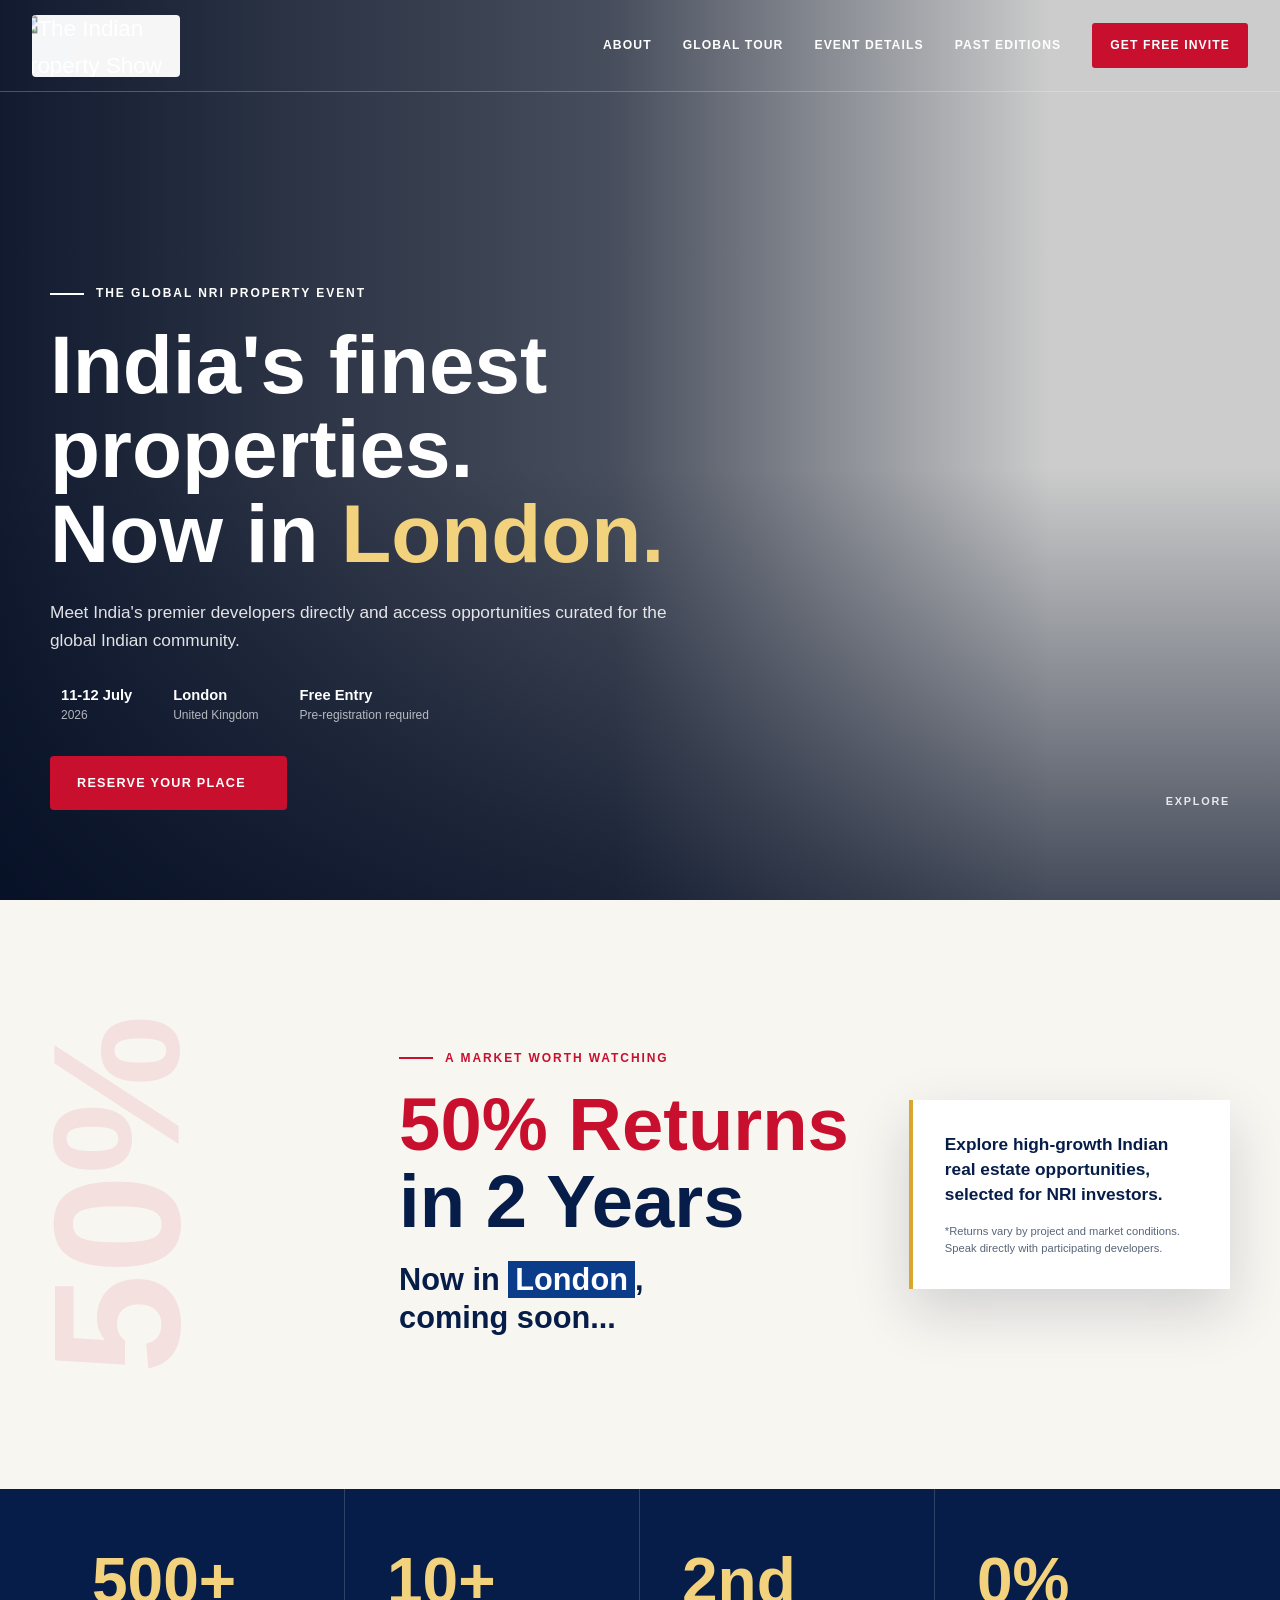
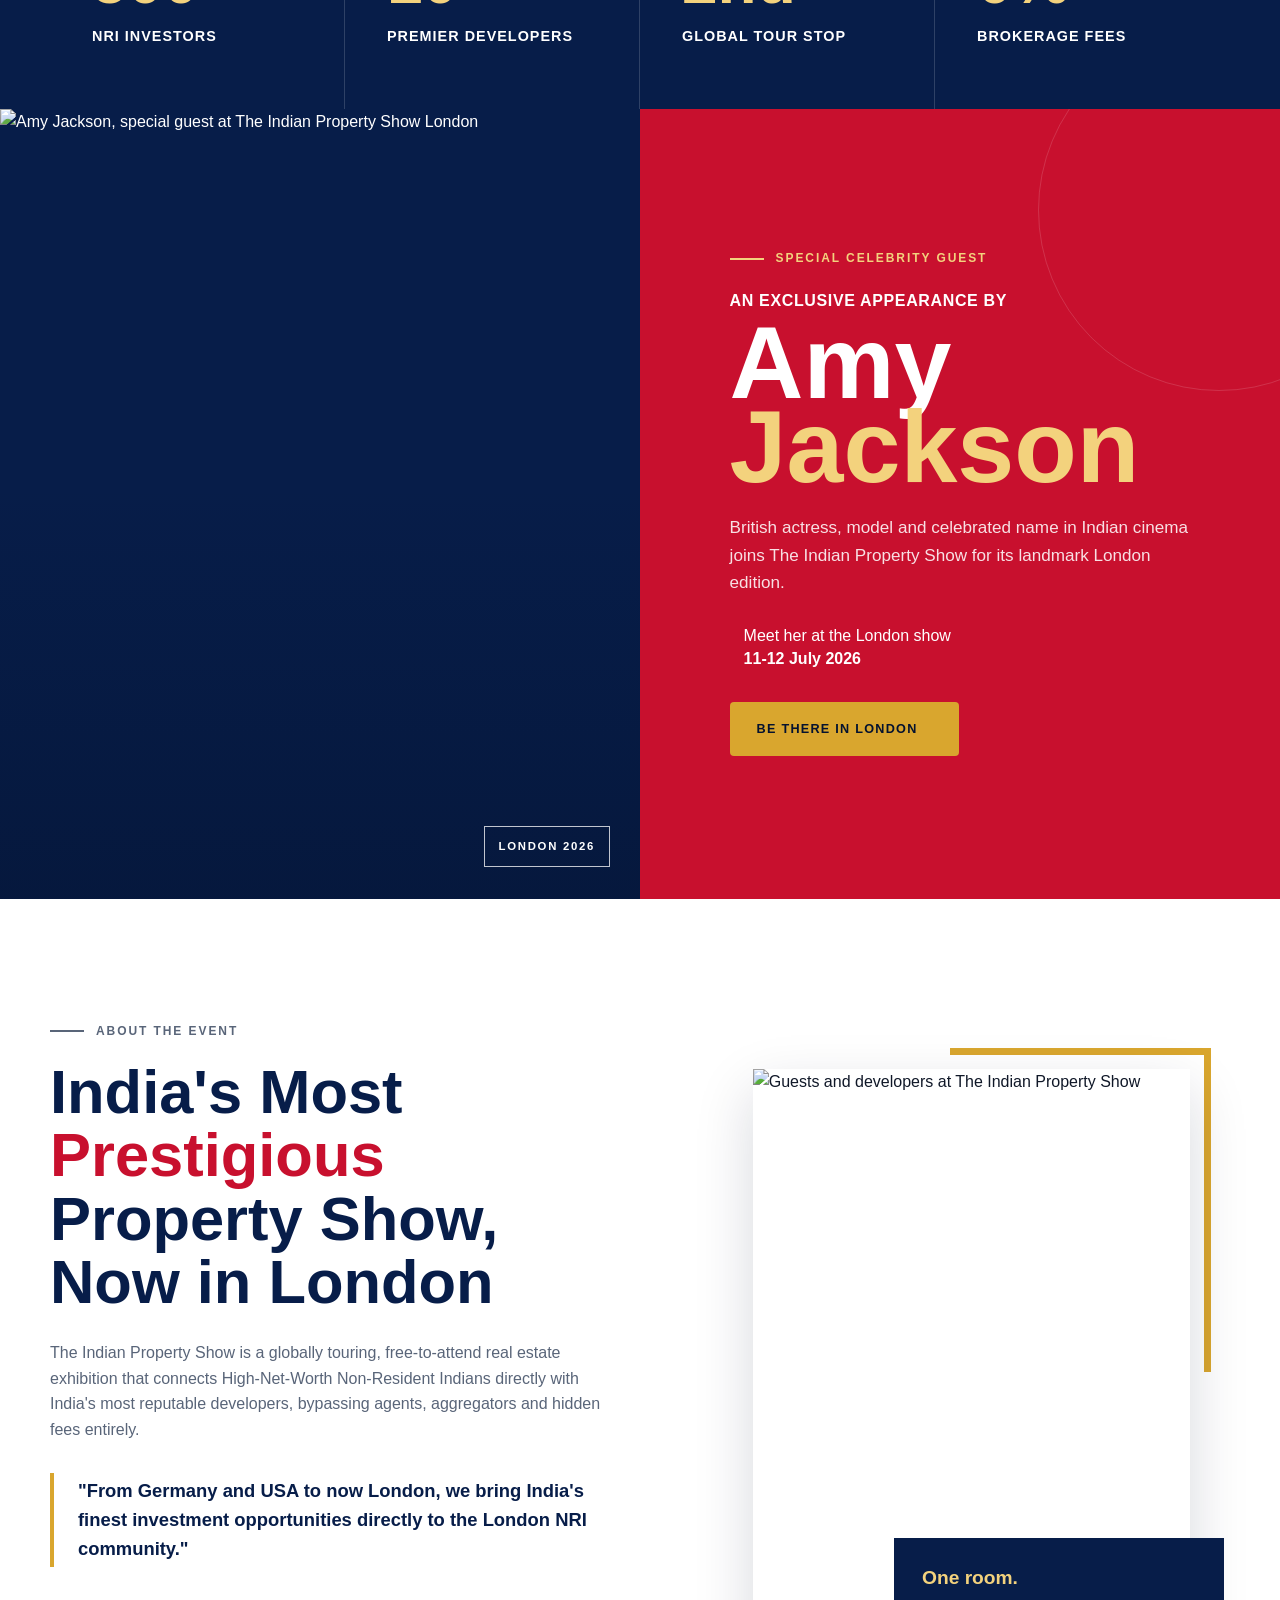
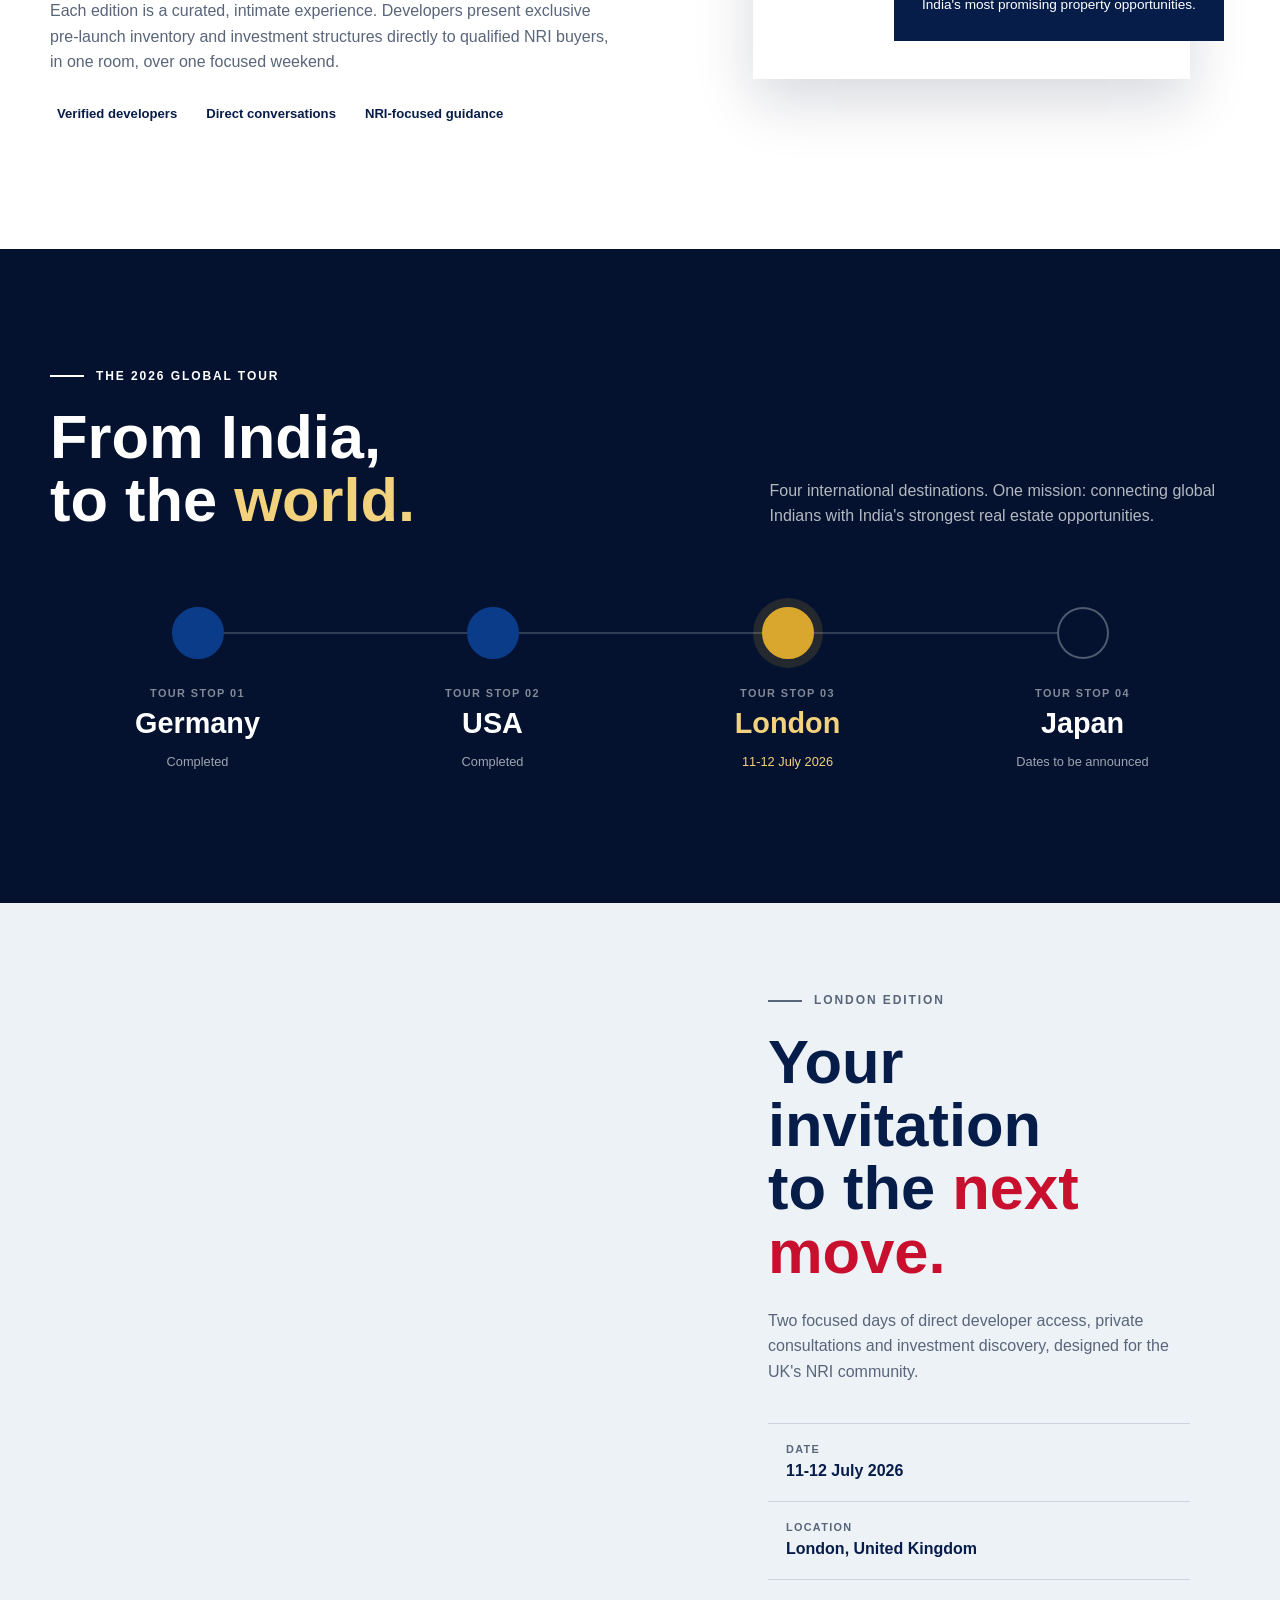
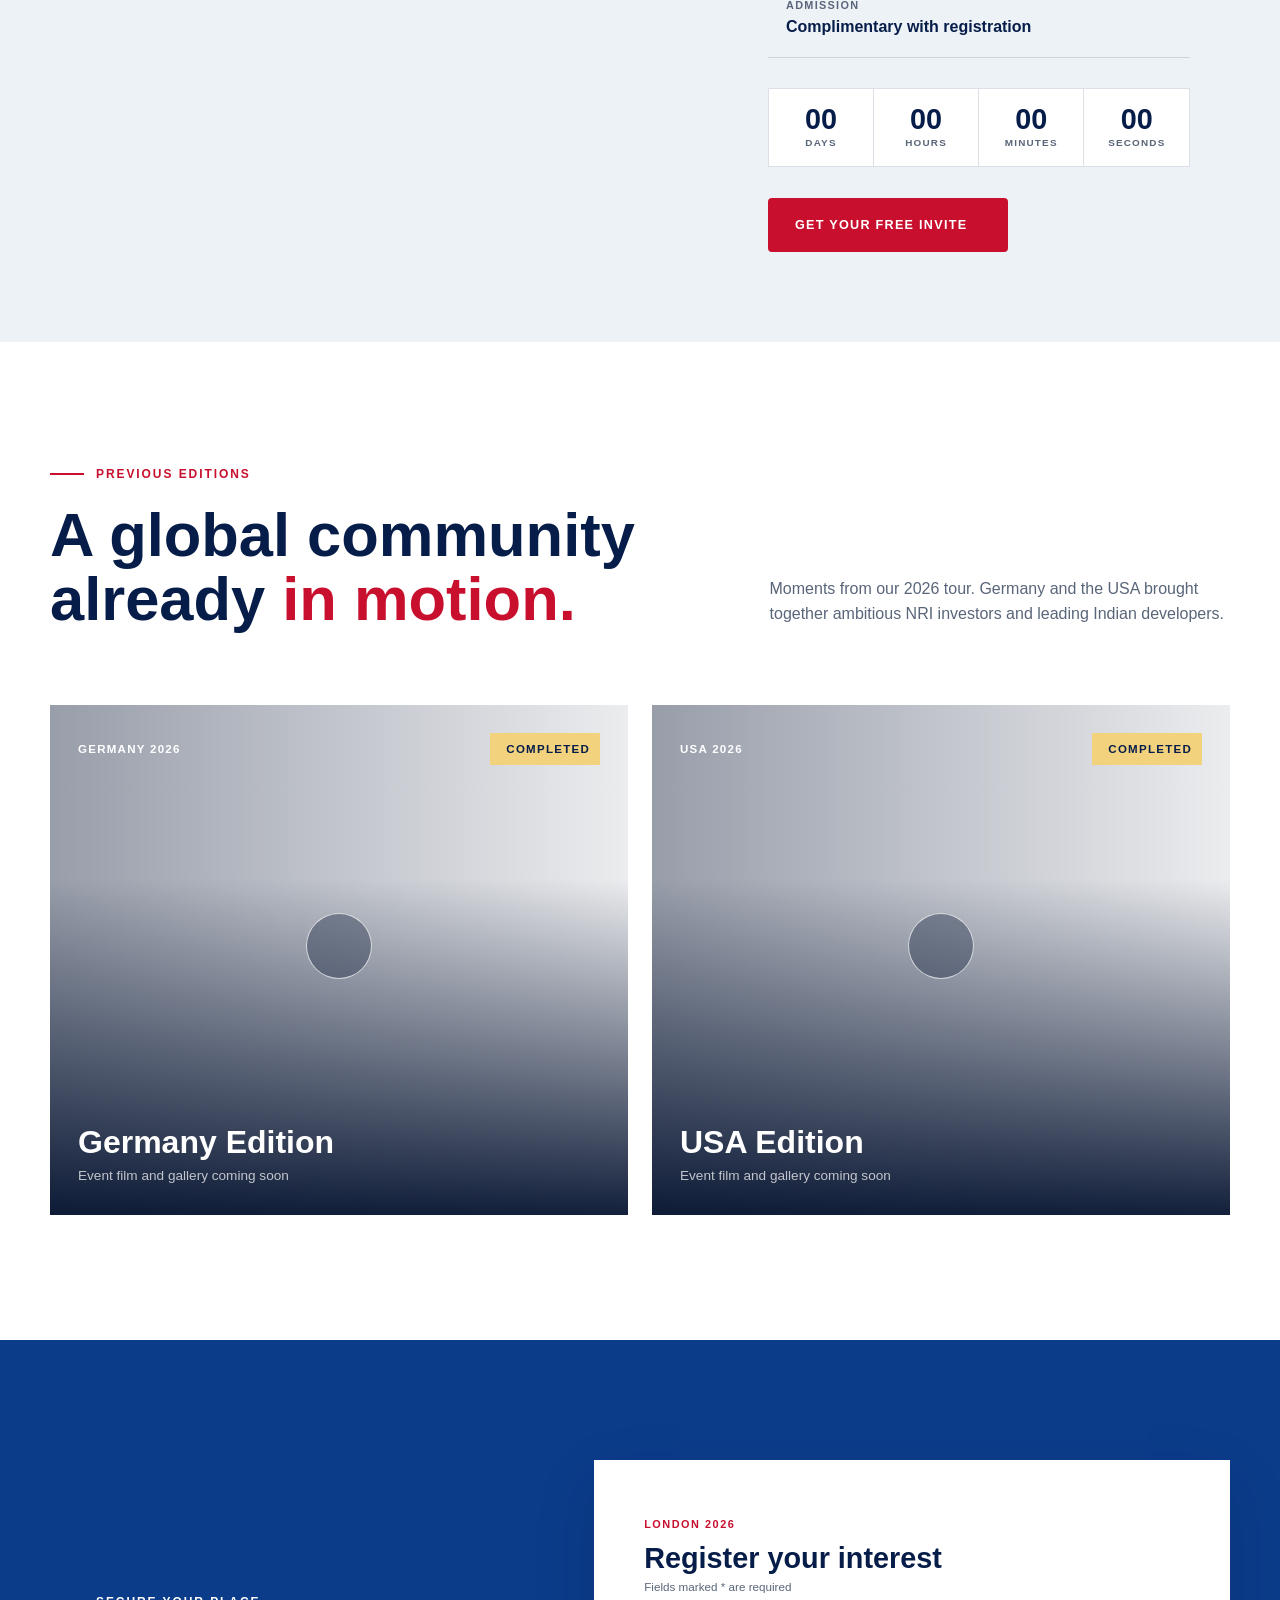
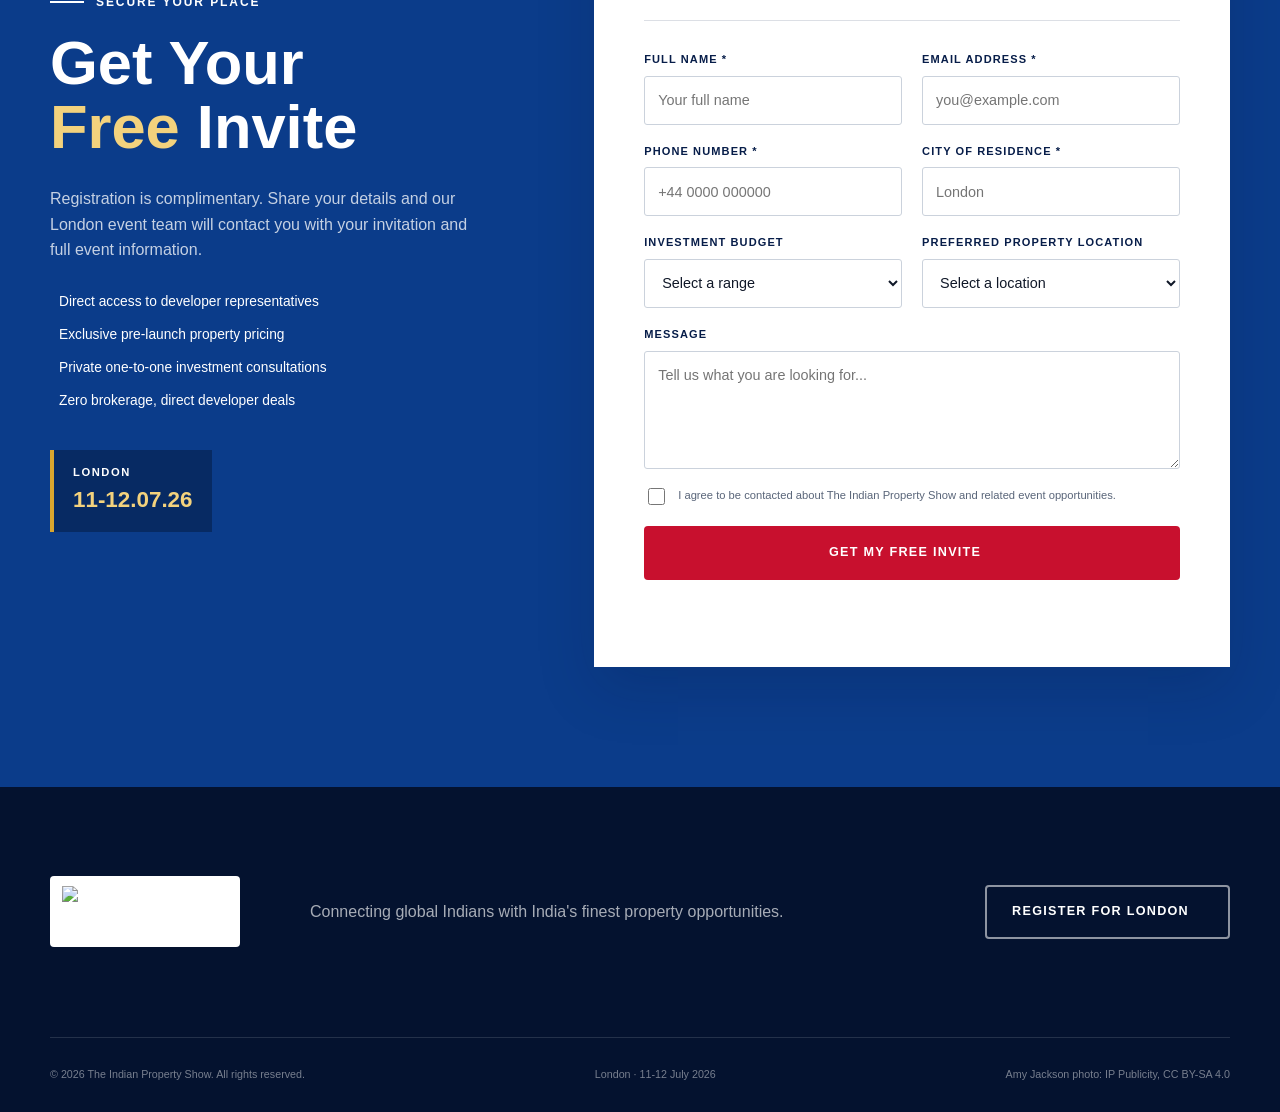
==== index.html @ 4e02e745 "Add files via upload" ====
<!doctype html>
<html lang="en">
<head>
  <meta charset="utf-8">
  <meta name="viewport" content="width=device-width, initial-scale=1">
  <meta name="description" content="The Indian Property Show London 2026 connects NRI investors with India's premier property developers. Join us on 11-12 July 2026.">
  <meta name="theme-color" content="#071d49">
  <title>The Indian Property Show | London 2026</title>
  <link rel="preconnect" href="https://res.cloudinary.com">
  <link rel="preconnect" href="https://images.unsplash.com">
  <link rel="preconnect" href="https://upload.wikimedia.org">
  <link rel="stylesheet" href="styles.css">
  <script src="https://unpkg.com/lucide@0.468.0/dist/umd/lucide.min.js" defer></script>
  <script src="script.js" defer></script>
</head>
<body>
  <a class="skip-link" href="#main-content">Skip to content</a>

  <header class="site-header" id="site-header">
    <a class="brand" href="#home" aria-label="The Indian Property Show home">
      <img src="https://res.cloudinary.com/dozcviag7/image/upload/v1777447588/The_Indian_Property_Show_Logo_1-02_1_ichcyr.png" alt="The Indian Property Show">
    </a>

    <button class="menu-toggle" type="button" aria-label="Open navigation" aria-controls="primary-nav" aria-expanded="false">
      <i data-lucide="menu" aria-hidden="true"></i>
    </button>

    <nav class="primary-nav" id="primary-nav" aria-label="Primary navigation">
      <a href="#about">About</a>
      <a href="#journey">Global tour</a>
      <a href="#event">Event details</a>
      <a href="#highlights">Past editions</a>
      <a class="nav-cta" href="#register">Get free invite</a>
    </nav>
  </header>

  <main id="main-content">
    <section class="hero" id="home" aria-labelledby="hero-title">
      <div class="hero-shade" aria-hidden="true"></div>
      <div class="hero-content">
        <p class="eyebrow light"><span></span> The global NRI property event</p>
        <h1 id="hero-title">India's finest properties.<br>Now in <em>London.</em></h1>
        <p class="hero-copy">Meet India's premier developers directly and access opportunities curated for the global Indian community.</p>
        <div class="hero-meta" aria-label="Event details">
          <div>
            <i data-lucide="calendar-days" aria-hidden="true"></i>
            <span><strong>11-12 July</strong>2026</span>
          </div>
          <div>
            <i data-lucide="map-pin" aria-hidden="true"></i>
            <span><strong>London</strong>United Kingdom</span>
          </div>
          <div>
            <i data-lucide="ticket" aria-hidden="true"></i>
            <span><strong>Free Entry</strong>Pre-registration required</span>
          </div>
        </div>
        <a class="button button-primary" href="#register">
          Reserve your place
          <i data-lucide="arrow-right" aria-hidden="true"></i>
        </a>
      </div>
      <a class="scroll-cue" href="#returns" aria-label="Scroll to next section">
        <span>Explore</span>
        <i data-lucide="arrow-down" aria-hidden="true"></i>
      </a>
    </section>

    <section class="returns-section" id="returns" aria-labelledby="returns-title">
      <div class="section-shell returns-layout">
        <div class="returns-number" aria-hidden="true">50%</div>
        <div class="returns-copy">
          <p class="eyebrow"><span></span> A market worth watching</p>
          <h2 id="returns-title"><strong>50% Returns</strong><br>in 2 Years</h2>
          <p>Now in <mark>London</mark>,<br>coming soon...</p>
        </div>
        <div class="returns-note">
          <i data-lucide="trending-up" aria-hidden="true"></i>
          <p>Explore high-growth Indian real estate opportunities, selected for NRI investors.</p>
          <small>*Returns vary by project and market conditions. Speak directly with participating developers.</small>
        </div>
      </div>
    </section>

    <section class="stats-section" aria-label="Event highlights">
      <div class="section-shell stats-grid">
        <div class="stat">
          <strong>500+</strong>
          <span>NRI Investors</span>
        </div>
        <div class="stat">
          <strong>10+</strong>
          <span>Premier Developers</span>
        </div>
        <div class="stat">
          <strong>2nd</strong>
          <span>Global Tour Stop</span>
        </div>
        <div class="stat">
          <strong>0%</strong>
          <span>Brokerage Fees</span>
        </div>
      </div>
    </section>

    <section class="celebrity-section" id="celebrity" aria-labelledby="celebrity-title">
      <div class="celebrity-grid">
        <div class="celebrity-image-wrap">
          <img src="assets/amy-jackson.jpg" alt="Amy Jackson, special guest at The Indian Property Show London">
          <div class="celebrity-image-label">London 2026</div>
        </div>
        <div class="celebrity-content">
          <p class="eyebrow gold"><span></span> Special celebrity guest</p>
          <p class="celebrity-kicker">An exclusive appearance by</p>
          <h2 id="celebrity-title">Amy<br><em>Jackson</em></h2>
          <p class="celebrity-description">British actress, model and celebrated name in Indian cinema joins The Indian Property Show for its landmark London edition.</p>
          <div class="celebrity-date">
            <i data-lucide="star" aria-hidden="true"></i>
            <span>Meet her at the London show<br><strong>11-12 July 2026</strong></span>
          </div>
          <a class="button button-gold" href="#register">
            Be there in London
            <i data-lucide="arrow-up-right" aria-hidden="true"></i>
          </a>
        </div>
      </div>
    </section>

    <section class="about-section" id="about" aria-labelledby="about-title">
      <div class="section-shell about-grid">
        <div class="about-copy">
          <p class="eyebrow"><span></span> About the event</p>
          <h2 id="about-title">India's Most <strong>Prestigious</strong> Property Show,<br>Now in London</h2>
          <p>The Indian Property Show is a globally touring, free-to-attend real estate exhibition that connects High-Net-Worth Non-Resident Indians directly with India's most reputable developers, bypassing agents, aggregators and hidden fees entirely.</p>
          <blockquote>"From Germany and USA to now London, we bring India's finest investment opportunities directly to the London NRI community."</blockquote>
          <p>Each edition is a curated, intimate experience. Developers present exclusive pre-launch inventory and investment structures directly to qualified NRI buyers, in one room, over one focused weekend.</p>
          <div class="about-points">
            <span><i data-lucide="badge-check" aria-hidden="true"></i> Verified developers</span>
            <span><i data-lucide="badge-check" aria-hidden="true"></i> Direct conversations</span>
            <span><i data-lucide="badge-check" aria-hidden="true"></i> NRI-focused guidance</span>
          </div>
        </div>
        <figure class="about-image">
          <img src="https://res.cloudinary.com/dozcviag7/image/upload/v1780919484/WhatsApp_Image_2026-06-08_at_11.23.50_AM_1_icuxpn.jpg" alt="Guests and developers at The Indian Property Show">
          <figcaption>
            <strong>One room.</strong>
            <span>India's most promising property opportunities.</span>
          </figcaption>
        </figure>
      </div>
    </section>

    <section class="journey-section" id="journey" aria-labelledby="journey-title">
      <div class="section-shell">
        <div class="section-heading split-heading">
          <div>
            <p class="eyebrow light"><span></span> The 2026 global tour</p>
            <h2 id="journey-title">From India,<br>to the <strong>world.</strong></h2>
          </div>
          <p>Four international destinations. One mission: connecting global Indians with India's strongest real estate opportunities.</p>
        </div>

        <div class="timeline">
          <article class="timeline-stop complete">
            <div class="timeline-marker">
              <i data-lucide="check" aria-hidden="true"></i>
            </div>
            <p>Tour stop 01</p>
            <h3>Germany</h3>
            <span>Completed</span>
          </article>
          <article class="timeline-stop complete">
            <div class="timeline-marker">
              <i data-lucide="check" aria-hidden="true"></i>
            </div>
            <p>Tour stop 02</p>
            <h3>USA</h3>
            <span>Completed</span>
          </article>
          <article class="timeline-stop active">
            <div class="timeline-marker">
              <i data-lucide="map-pin" aria-hidden="true"></i>
            </div>
            <p>Tour stop 03</p>
            <h3>London</h3>
            <span>11-12 July 2026</span>
          </article>
          <article class="timeline-stop">
            <div class="timeline-marker">
              <i data-lucide="clock-3" aria-hidden="true"></i>
            </div>
            <p>Tour stop 04</p>
            <h3>Japan</h3>
            <span>Dates to be announced</span>
          </article>
        </div>
      </div>
    </section>

    <section class="event-section" id="event" aria-labelledby="event-title">
      <div class="event-image" role="img" aria-label="Big Ben and the Houses of Parliament at sunset"></div>
      <div class="event-content">
        <p class="eyebrow"><span></span> London edition</p>
        <h2 id="event-title">Your invitation<br>to the <strong>next move.</strong></h2>
        <p>Two focused days of direct developer access, private consultations and investment discovery, designed for the UK's NRI community.</p>

        <div class="event-details">
          <div>
            <i data-lucide="calendar-days" aria-hidden="true"></i>
            <span><small>Date</small><strong>11-12 July 2026</strong></span>
          </div>
          <div>
            <i data-lucide="map-pin" aria-hidden="true"></i>
            <span><small>Location</small><strong>London, United Kingdom</strong></span>
          </div>
          <div>
            <i data-lucide="circle-pound-sterling" aria-hidden="true"></i>
            <span><small>Admission</small><strong>Complimentary with registration</strong></span>
          </div>
        </div>

        <div class="countdown" aria-label="Countdown to the London event">
          <div><strong id="days">00</strong><span>Days</span></div>
          <div><strong id="hours">00</strong><span>Hours</span></div>
          <div><strong id="minutes">00</strong><span>Minutes</span></div>
          <div><strong id="seconds">00</strong><span>Seconds</span></div>
        </div>

        <a class="button button-primary" href="#register">
          Get your free invite
          <i data-lucide="arrow-right" aria-hidden="true"></i>
        </a>
      </div>
    </section>

    <section class="highlights-section" id="highlights" aria-labelledby="highlights-title">
      <div class="section-shell">
        <div class="section-heading split-heading dark-text">
          <div>
            <p class="eyebrow"><span></span> Previous editions</p>
            <h2 id="highlights-title">A global community<br>already <strong>in motion.</strong></h2>
          </div>
          <p>Moments from our 2026 tour. Germany and the USA brought together ambitious NRI investors and leading Indian developers.</p>
        </div>

        <div class="media-grid">
          <article class="media-feature germany">
            <div class="media-topline">
              <span>Germany 2026</span>
              <span class="status-pill"><i data-lucide="check" aria-hidden="true"></i> Completed</span>
            </div>
            <div class="media-play" aria-hidden="true">
              <i data-lucide="play" fill="currentColor"></i>
            </div>
            <div class="media-caption">
              <h3>Germany Edition</h3>
              <p>Event film and gallery coming soon</p>
            </div>
          </article>

          <article class="media-feature usa">
            <div class="media-topline">
              <span>USA 2026</span>
              <span class="status-pill"><i data-lucide="check" aria-hidden="true"></i> Completed</span>
            </div>
            <div class="media-play" aria-hidden="true">
              <i data-lucide="play" fill="currentColor"></i>
            </div>
            <div class="media-caption">
              <h3>USA Edition</h3>
              <p>Event film and gallery coming soon</p>
            </div>
          </article>
        </div>
      </div>
    </section>

    <section class="register-section" id="register" aria-labelledby="register-title">
      <div class="section-shell register-grid">
        <div class="register-intro">
          <p class="eyebrow light"><span></span> Secure your place</p>
          <h2 id="register-title">Get Your<br><strong>Free</strong> Invite</h2>
          <p>Registration is complimentary. Share your details and our London event team will contact you with your invitation and full event information.</p>
          <ul>
            <li><i data-lucide="check" aria-hidden="true"></i> Direct access to developer representatives</li>
            <li><i data-lucide="check" aria-hidden="true"></i> Exclusive pre-launch property pricing</li>
            <li><i data-lucide="check" aria-hidden="true"></i> Private one-to-one investment consultations</li>
            <li><i data-lucide="check" aria-hidden="true"></i> Zero brokerage, direct developer deals</li>
          </ul>
          <div class="register-date">
            <span>London</span>
            <strong>11-12.07.26</strong>
          </div>
        </div>

        <form class="registration-form" id="registration-form">
          <div class="form-heading">
            <span>London 2026</span>
            <h3>Register your interest</h3>
            <p>Fields marked * are required</p>
          </div>

          <div class="form-row">
            <label>
              Full name *
              <input type="text" name="name" autocomplete="name" placeholder="Your full name" required>
            </label>
            <label>
              Email address *
              <input type="email" name="email" autocomplete="email" placeholder="you@example.com" required>
            </label>
          </div>

          <div class="form-row">
            <label>
              Phone number *
              <input type="tel" name="phone" autocomplete="tel" placeholder="+44 0000 000000" required>
            </label>
            <label>
              City of residence *
              <input type="text" name="city" autocomplete="address-level2" placeholder="London" required>
            </label>
          </div>

          <div class="form-row">
            <label>
              Investment budget
              <select name="budget">
                <option value="">Select a range</option>
                <option>Under GBP 100,000</option>
                <option>GBP 100,000 - 250,000</option>
                <option>GBP 250,000 - 500,000</option>
                <option>GBP 500,000+</option>
              </select>
            </label>
            <label>
              Preferred property location
              <select name="location">
                <option value="">Select a location</option>
                <option>Mumbai</option>
                <option>Delhi NCR</option>
                <option>Bengaluru</option>
                <option>Pune</option>
                <option>Hyderabad</option>
                <option>Open to recommendations</option>
              </select>
            </label>
          </div>

          <label>
            Message
            <textarea name="message" rows="4" placeholder="Tell us what you are looking for..."></textarea>
          </label>

          <label class="consent">
            <input type="checkbox" name="consent" required>
            <span>I agree to be contacted about The Indian Property Show and related event opportunities.</span>
          </label>

          <button class="button button-primary submit-button" type="submit">
            Get my free invite
            <i data-lucide="arrow-right" aria-hidden="true"></i>
          </button>
          <p class="form-status" id="form-status" role="status" aria-live="polite"></p>
        </form>
      </div>
    </section>
  </main>

  <footer class="site-footer">
    <div class="footer-main section-shell">
      <img src="https://res.cloudinary.com/dozcviag7/image/upload/v1777447588/The_Indian_Property_Show_Logo_1-02_1_ichcyr.png" alt="The Indian Property Show">
      <p>Connecting global Indians with India's finest property opportunities.</p>
      <a class="button button-outline" href="#register">Register for London <i data-lucide="arrow-up-right" aria-hidden="true"></i></a>
    </div>
    <div class="footer-bottom section-shell">
      <span>&copy; 2026 The Indian Property Show. All rights reserved.</span>
      <span>London &middot; 11-12 July 2026</span>
      <a href="https://commons.wikimedia.org/wiki/File:Amy_Jackson_headshot.jpg" target="_blank" rel="noreferrer">Amy Jackson photo: IP Publicity, CC BY-SA 4.0</a>
    </div>
  </footer>
</body>
</html>
---- styles.css ----
:root {
  --navy: #071d49;
  --navy-deep: #04122f;
  --blue: #0b3c8a;
  --red: #c8102e;
  --red-dark: #9f0b24;
  --gold: #d9a62e;
  --gold-light: #f3d27d;
  --ivory: #f8f6f1;
  --mist: #edf2f7;
  --white: #ffffff;
  --ink: #101828;
  --muted: #596579;
  --line: rgba(7, 29, 73, 0.14);
  --shadow: 0 22px 55px rgba(4, 18, 47, 0.16);
  --shell: min(1180px, calc(100% - 48px));
}

* {
  box-sizing: border-box;
}

html {
  scroll-behavior: smooth;
}

body {
  margin: 0;
  color: var(--ink);
  background: var(--ivory);
  font-family: Arial, Helvetica, sans-serif;
  font-weight: 400;
  line-height: 1.6;
}

body.menu-open {
  overflow: hidden;
}

img {
  display: block;
  max-width: 100%;
}

a {
  color: inherit;
  text-decoration: none;
}

button,
input,
select,
textarea {
  font: inherit;
}

button,
a {
  -webkit-tap-highlight-color: transparent;
}

h1,
h2,
h3,
p,
blockquote,
figure {
  margin-top: 0;
}

h1,
h2,
h3 {
  line-height: 1.03;
  letter-spacing: 0;
}

.skip-link {
  position: fixed;
  left: 16px;
  top: -80px;
  z-index: 1000;
  padding: 10px 16px;
  background: var(--white);
  color: var(--navy);
  font-weight: 700;
  transition: top 0.2s ease;
}

.skip-link:focus {
  top: 16px;
}

.section-shell {
  width: var(--shell);
  margin-inline: auto;
}

.eyebrow {
  display: flex;
  align-items: center;
  gap: 12px;
  margin-bottom: 22px;
  color: var(--red);
  font-size: 0.75rem;
  font-weight: 700;
  letter-spacing: 0.16em;
  line-height: 1.2;
  text-transform: uppercase;
}

.eyebrow span {
  width: 34px;
  height: 2px;
  background: currentColor;
}

.eyebrow.light {
  color: var(--white);
}

.eyebrow.gold {
  color: var(--gold-light);
}

.button {
  display: inline-flex;
  min-height: 54px;
  align-items: center;
  justify-content: center;
  gap: 14px;
  padding: 0 25px;
  border: 2px solid transparent;
  border-radius: 4px;
  cursor: pointer;
  font-size: 0.79rem;
  font-weight: 700;
  letter-spacing: 0.1em;
  line-height: 1;
  text-transform: uppercase;
  transition: transform 0.2s ease, background 0.2s ease, color 0.2s ease, border-color 0.2s ease;
}

.button:hover {
  transform: translateY(-2px);
}

.button svg {
  width: 18px;
  height: 18px;
}

.button-primary {
  background: var(--red);
  color: var(--white);
}

.button-primary:hover {
  background: var(--red-dark);
}

.button-gold {
  background: var(--gold);
  color: var(--navy-deep);
}

.button-gold:hover {
  background: var(--gold-light);
}

.button-outline {
  border-color: rgba(255, 255, 255, 0.55);
  color: var(--white);
}

.button-outline:hover {
  background: var(--white);
  color: var(--navy);
}

.site-header {
  position: fixed;
  inset: 0 0 auto;
  z-index: 100;
  display: flex;
  min-height: 92px;
  align-items: center;
  justify-content: space-between;
  gap: 40px;
  padding: 14px max(32px, calc((100vw - 1320px) / 2));
  border-bottom: 1px solid rgba(255, 255, 255, 0.24);
  color: var(--white);
  transition: min-height 0.25s ease, background 0.25s ease, box-shadow 0.25s ease;
}

.site-header.scrolled {
  min-height: 72px;
  background: rgba(4, 18, 47, 0.97);
  box-shadow: 0 10px 30px rgba(4, 18, 47, 0.18);
}

.brand {
  display: flex;
  width: 148px;
  min-width: 148px;
  height: 62px;
  align-items: center;
  justify-content: center;
  overflow: hidden;
  padding: 6px 9px;
  border-radius: 4px;
  background: rgba(255, 255, 255, 0.96);
}

.brand img {
  width: 100%;
  height: 100%;
  object-fit: contain;
  transform: scale(1.4);
}

.site-footer img {
  width: 100%;
  padding: 10px 12px;
  border-radius: 4px;
  background: var(--white);
}

.primary-nav {
  display: flex;
  align-items: center;
  gap: 31px;
  font-size: 0.76rem;
  font-weight: 700;
  letter-spacing: 0.09em;
  text-transform: uppercase;
}

.primary-nav > a:not(.nav-cta) {
  position: relative;
  padding: 10px 0;
}

.primary-nav > a:not(.nav-cta)::after {
  position: absolute;
  right: 0;
  bottom: 4px;
  left: 0;
  height: 2px;
  background: var(--gold);
  content: "";
  transform: scaleX(0);
  transform-origin: right;
  transition: transform 0.2s ease;
}

.primary-nav > a:not(.nav-cta):hover::after {
  transform: scaleX(1);
  transform-origin: left;
}

.nav-cta {
  padding: 13px 18px;
  background: var(--red);
  border-radius: 3px;
}

.menu-toggle {
  display: none;
  width: 44px;
  height: 44px;
  place-items: center;
  border: 1px solid rgba(255, 255, 255, 0.5);
  border-radius: 4px;
  color: var(--white);
  background: transparent;
}

.hero {
  position: relative;
  display: flex;
  min-height: 100svh;
  align-items: flex-end;
  overflow: hidden;
  padding: 160px max(32px, calc((100vw - 1180px) / 2)) 10vh;
  color: var(--white);
  background-image: url("https://res.cloudinary.com/dozcviag7/image/upload/v1778312583/Hero_Banner.jpg_leaxkc.jpg");
  background-position: center;
  background-size: cover;
}

.hero-shade {
  position: absolute;
  inset: 0;
  background:
    linear-gradient(90deg, rgba(3, 13, 35, 0.94) 0%, rgba(3, 13, 35, 0.72) 48%, rgba(3, 13, 35, 0.18) 82%),
    linear-gradient(0deg, rgba(3, 13, 35, 0.68) 0%, transparent 48%);
}

.hero-content {
  position: relative;
  z-index: 1;
  width: min(760px, 78vw);
}

.hero h1 {
  margin-bottom: 23px;
  font-size: clamp(3.35rem, 6.4vw, 6.4rem);
  font-weight: 700;
}

.hero h1 em {
  color: var(--gold-light);
  font-style: normal;
}

.hero-copy {
  max-width: 650px;
  margin-bottom: 31px;
  color: rgba(255, 255, 255, 0.87);
  font-size: 1.08rem;
}

.hero-meta {
  display: flex;
  flex-wrap: wrap;
  gap: 15px 30px;
  margin-bottom: 32px;
}

.hero-meta > div {
  display: flex;
  align-items: center;
  gap: 11px;
}

.hero-meta svg {
  width: 22px;
  color: var(--gold-light);
}

.hero-meta span {
  display: flex;
  flex-direction: column;
  color: rgba(255, 255, 255, 0.68);
  font-size: 0.75rem;
  line-height: 1.45;
}

.hero-meta strong {
  color: var(--white);
  font-size: 0.92rem;
}

.scroll-cue {
  position: absolute;
  right: max(32px, calc((100vw - 1180px) / 2));
  bottom: 9vh;
  z-index: 2;
  display: flex;
  flex-direction: column;
  align-items: center;
  gap: 9px;
  color: rgba(255, 255, 255, 0.85);
  font-size: 0.68rem;
  font-weight: 700;
  letter-spacing: 0.16em;
  text-transform: uppercase;
}

.scroll-cue svg {
  animation: bounce 1.6s ease-in-out infinite;
}

@keyframes bounce {
  50% {
    transform: translateY(6px);
  }
}

.returns-section {
  position: relative;
  overflow: hidden;
  padding: 115px 0;
  background: var(--ivory);
}

.returns-layout {
  position: relative;
  display: grid;
  grid-template-columns: 0.75fr 1.15fr 0.8fr;
  align-items: center;
  gap: 48px;
}

.returns-number {
  color: rgba(200, 16, 46, 0.09);
  font-size: clamp(7rem, 14vw, 12rem);
  font-weight: 700;
  line-height: 0.75;
  writing-mode: vertical-rl;
  transform: rotate(180deg);
}

.returns-copy h2 {
  margin-bottom: 21px;
  color: var(--navy);
  font-size: clamp(3rem, 5.8vw, 5.4rem);
  font-weight: 700;
}

.returns-copy h2 strong {
  color: var(--red);
}

.returns-copy > p:last-child {
  margin-bottom: 0;
  color: var(--navy);
  font-size: clamp(1.5rem, 2.4vw, 2.2rem);
  font-weight: 700;
  line-height: 1.25;
}

mark {
  padding: 1px 7px;
  color: var(--white);
  background: var(--blue);
}

.returns-note {
  padding: 32px;
  border-left: 4px solid var(--gold);
  background: var(--white);
  box-shadow: var(--shadow);
}

.returns-note svg {
  width: 34px;
  height: 34px;
  margin-bottom: 20px;
  color: var(--red);
}

.returns-note p {
  margin-bottom: 16px;
  color: var(--navy);
  font-size: 1.08rem;
  font-weight: 700;
  line-height: 1.45;
}

.returns-note small {
  display: block;
  color: var(--muted);
  font-size: 0.7rem;
  line-height: 1.5;
}

.stats-section {
  background: var(--navy);
  color: var(--white);
}

.stats-grid {
  display: grid;
  grid-template-columns: repeat(4, 1fr);
}

.stat {
  display: flex;
  min-height: 220px;
  flex-direction: column;
  justify-content: center;
  padding: 42px;
  border-right: 1px solid rgba(255, 255, 255, 0.16);
}

.stat:last-child {
  border-right: 0;
}

.stat strong {
  color: var(--gold-light);
  font-size: clamp(3rem, 5vw, 4.7rem);
  line-height: 1;
}

.stat span {
  margin-top: 12px;
  font-size: 0.9rem;
  font-weight: 700;
  letter-spacing: 0.07em;
  text-transform: uppercase;
}

.celebrity-section {
  overflow: hidden;
  color: var(--white);
  background: var(--red);
}

.celebrity-grid {
  display: grid;
  min-height: 790px;
  grid-template-columns: minmax(0, 1fr) minmax(520px, 1fr);
}

.celebrity-image-wrap {
  position: relative;
  min-height: 680px;
  overflow: hidden;
  background: var(--navy);
}

.celebrity-image-wrap::after {
  position: absolute;
  inset: 0;
  background: linear-gradient(0deg, rgba(4, 18, 47, 0.45), transparent 52%);
  content: "";
  pointer-events: none;
}

.celebrity-image-wrap img {
  width: 100%;
  height: 100%;
  object-fit: cover;
  object-position: center 24%;
  filter: saturate(0.82) contrast(1.04);
}

.celebrity-image-label {
  position: absolute;
  right: 30px;
  bottom: 32px;
  z-index: 1;
  padding: 10px 14px;
  border: 1px solid rgba(255, 255, 255, 0.75);
  font-size: 0.71rem;
  font-weight: 700;
  letter-spacing: 0.15em;
  text-transform: uppercase;
}

.celebrity-content {
  position: relative;
  display: flex;
  flex-direction: column;
  align-items: flex-start;
  justify-content: center;
  padding: 90px clamp(46px, 7vw, 120px);
}

.celebrity-content::before {
  position: absolute;
  top: -80px;
  right: -120px;
  width: 360px;
  height: 360px;
  border: 1px solid rgba(255, 255, 255, 0.14);
  border-radius: 50%;
  content: "";
}

.celebrity-kicker {
  margin-bottom: 8px;
  font-size: 1rem;
  font-weight: 700;
  letter-spacing: 0.04em;
  text-transform: uppercase;
}

.celebrity-content h2 {
  margin-bottom: 25px;
  font-size: clamp(4.7rem, 8vw, 8.4rem);
  font-weight: 700;
  line-height: 0.82;
}

.celebrity-content h2 em {
  color: var(--gold-light);
  font-style: normal;
}

.celebrity-description {
  max-width: 590px;
  margin-bottom: 27px;
  color: rgba(255, 255, 255, 0.87);
  font-size: 1.07rem;
}

.celebrity-date {
  display: flex;
  align-items: center;
  gap: 14px;
  margin-bottom: 32px;
}

.celebrity-date svg {
  width: 27px;
  height: 27px;
  color: var(--gold-light);
}

.celebrity-date span {
  line-height: 1.45;
}

.about-section {
  padding: 125px 0;
  background: var(--white);
}

.about-grid {
  display: grid;
  grid-template-columns: 1.04fr 0.96fr;
  align-items: center;
  gap: clamp(50px, 8vw, 110px);
}

.about-copy h2,
.section-heading h2,
.event-content h2,
.register-intro h2 {
  color: var(--navy);
  font-size: clamp(2.7rem, 4.8vw, 4.75rem);
}

.about-copy h2 {
  margin-bottom: 27px;
}

.about-copy h2 strong {
  color: var(--red);
}

.about-copy > p {
  color: var(--muted);
}

.about-copy blockquote {
  margin: 31px 0;
  padding: 4px 0 4px 24px;
  border-left: 4px solid var(--gold);
  color: var(--navy);
  font-size: 1.15rem;
  font-weight: 700;
  line-height: 1.55;
}

.about-points {
  display: flex;
  flex-wrap: wrap;
  gap: 13px 22px;
  margin-top: 28px;
}

.about-points span {
  display: inline-flex;
  align-items: center;
  gap: 7px;
  color: var(--navy);
  font-size: 0.82rem;
  font-weight: 700;
}

.about-points svg {
  width: 18px;
  color: var(--red);
}

.about-image {
  position: relative;
  margin-bottom: 0;
}

.about-image::before {
  position: absolute;
  top: -21px;
  right: -21px;
  width: 58%;
  height: 52%;
  border-top: 7px solid var(--gold);
  border-right: 7px solid var(--gold);
  content: "";
}

.about-image img {
  position: relative;
  z-index: 1;
  width: 100%;
  min-height: 610px;
  object-fit: cover;
  box-shadow: var(--shadow);
}

.about-image figcaption {
  position: absolute;
  right: -34px;
  bottom: 38px;
  z-index: 2;
  width: min(330px, 80%);
  padding: 25px 28px;
  color: var(--white);
  background: var(--navy);
}

.about-image figcaption strong,
.about-image figcaption span {
  display: block;
}

.about-image figcaption strong {
  color: var(--gold-light);
  font-size: 1.2rem;
}

.about-image figcaption span {
  font-size: 0.85rem;
}

.journey-section {
  padding: 120px 0 130px;
  color: var(--white);
  background: var(--navy-deep);
}

.split-heading {
  display: grid;
  grid-template-columns: 1fr 0.72fr;
  align-items: end;
  gap: 80px;
  margin-bottom: 75px;
}

.section-heading h2 {
  margin-bottom: 0;
  color: var(--white);
}

.section-heading h2 strong {
  color: var(--gold-light);
}

.section-heading > p {
  margin-bottom: 3px;
  color: rgba(255, 255, 255, 0.7);
}

.timeline {
  position: relative;
  display: grid;
  grid-template-columns: repeat(4, 1fr);
}

.timeline::before {
  position: absolute;
  top: 25px;
  right: 12.5%;
  left: 12.5%;
  height: 2px;
  background: rgba(255, 255, 255, 0.18);
  content: "";
}

.timeline-stop {
  position: relative;
  z-index: 1;
  text-align: center;
}

.timeline-marker {
  display: grid;
  width: 52px;
  height: 52px;
  margin: 0 auto 26px;
  place-items: center;
  border: 2px solid rgba(255, 255, 255, 0.3);
  border-radius: 50%;
  color: rgba(255, 255, 255, 0.6);
  background: var(--navy-deep);
}

.timeline-marker svg {
  width: 20px;
}

.timeline-stop.complete .timeline-marker {
  border-color: var(--blue);
  color: var(--white);
  background: var(--blue);
}

.timeline-stop.active .timeline-marker {
  border-color: var(--gold);
  color: var(--navy-deep);
  background: var(--gold);
  box-shadow: 0 0 0 9px rgba(217, 166, 46, 0.15);
}

.timeline-stop p {
  margin-bottom: 7px;
  color: rgba(255, 255, 255, 0.5);
  font-size: 0.68rem;
  font-weight: 700;
  letter-spacing: 0.13em;
  text-transform: uppercase;
}

.timeline-stop h3 {
  margin-bottom: 9px;
  font-size: 1.8rem;
}

.timeline-stop span {
  color: rgba(255, 255, 255, 0.62);
  font-size: 0.8rem;
}

.timeline-stop.active h3,
.timeline-stop.active span {
  color: var(--gold-light);
}

.event-section {
  display: grid;
  min-height: 840px;
  grid-template-columns: 1.06fr 0.94fr;
  background: var(--mist);
}

.event-image {
  min-height: 650px;
  background-image: url("https://images.unsplash.com/photo-1561022107-23ba5b910e02?auto=format&fit=crop&fm=jpg&q=86&w=1800");
  background-position: center;
  background-size: cover;
}

.event-content {
  display: flex;
  flex-direction: column;
  align-items: flex-start;
  justify-content: center;
  padding: 90px clamp(45px, 7vw, 115px);
}

.event-content h2 {
  margin-bottom: 25px;
}

.event-content h2 strong {
  color: var(--red);
}

.event-content > p {
  max-width: 590px;
  color: var(--muted);
}

.event-details {
  width: 100%;
  margin: 22px 0 30px;
  border-top: 1px solid var(--line);
}

.event-details > div {
  display: flex;
  align-items: center;
  gap: 18px;
  padding: 17px 0;
  border-bottom: 1px solid var(--line);
}

.event-details svg {
  width: 23px;
  height: 23px;
  color: var(--red);
}

.event-details span {
  display: flex;
  flex-direction: column;
}

.event-details small {
  color: var(--muted);
  font-size: 0.68rem;
  font-weight: 700;
  letter-spacing: 0.12em;
  text-transform: uppercase;
}

.event-details strong {
  color: var(--navy);
}

.countdown {
  display: grid;
  width: 100%;
  max-width: 490px;
  grid-template-columns: repeat(4, 1fr);
  margin-bottom: 31px;
  border: 1px solid var(--line);
  background: var(--white);
}

.countdown > div {
  padding: 15px 10px;
  border-right: 1px solid var(--line);
  text-align: center;
}

.countdown > div:last-child {
  border-right: 0;
}

.countdown strong,
.countdown span {
  display: block;
}

.countdown strong {
  color: var(--navy);
  font-size: 1.8rem;
  line-height: 1.1;
}

.countdown span {
  color: var(--muted);
  font-size: 0.62rem;
  font-weight: 700;
  letter-spacing: 0.12em;
  text-transform: uppercase;
}

.highlights-section {
  padding: 125px 0;
  background: var(--white);
}

.split-heading.dark-text h2 {
  color: var(--navy);
}

.split-heading.dark-text h2 strong {
  color: var(--red);
}

.split-heading.dark-text > p {
  color: var(--muted);
}

.media-grid {
  display: grid;
  grid-template-columns: 1fr 1fr;
  gap: 24px;
}

.media-feature {
  position: relative;
  display: flex;
  min-height: 510px;
  flex-direction: column;
  justify-content: space-between;
  overflow: hidden;
  padding: 28px;
  color: var(--white);
  background-position: center;
  background-size: cover;
}

.media-feature::before {
  position: absolute;
  inset: 0;
  background:
    linear-gradient(0deg, rgba(4, 18, 47, 0.94), rgba(4, 18, 47, 0.08) 66%),
    linear-gradient(90deg, rgba(4, 18, 47, 0.36), transparent);
  content: "";
}

.media-feature.germany {
  background-image: url("https://images.unsplash.com/photo-1560969184-10fe8719e047?auto=format&fit=crop&w=1400&q=82");
}

.media-feature.usa {
  background-image: url("https://images.unsplash.com/photo-1522083165195-3424ed129620?auto=format&fit=crop&w=1400&q=82");
}

.media-topline,
.media-caption,
.media-play {
  position: relative;
  z-index: 1;
}

.media-topline {
  display: flex;
  align-items: center;
  justify-content: space-between;
  gap: 12px;
  font-size: 0.72rem;
  font-weight: 700;
  letter-spacing: 0.11em;
  text-transform: uppercase;
}

.status-pill {
  display: inline-flex;
  align-items: center;
  gap: 6px;
  padding: 7px 10px;
  color: var(--navy);
  background: var(--gold-light);
}

.status-pill svg {
  width: 14px;
  height: 14px;
}

.media-play {
  display: grid;
  width: 66px;
  height: 66px;
  margin: auto;
  place-items: center;
  border: 1px solid rgba(255, 255, 255, 0.72);
  border-radius: 50%;
  color: var(--white);
  background: rgba(4, 18, 47, 0.34);
  backdrop-filter: blur(5px);
}

.media-play svg {
  width: 24px;
}

.media-caption h3 {
  margin-bottom: 6px;
  font-size: 2rem;
}

.media-caption p {
  margin-bottom: 0;
  color: rgba(255, 255, 255, 0.72);
  font-size: 0.85rem;
}

.register-section {
  padding: 120px 0;
  color: var(--white);
  background: var(--blue);
}

.register-grid {
  display: grid;
  grid-template-columns: 0.82fr 1.18fr;
  align-items: center;
  gap: clamp(55px, 8vw, 105px);
}

.register-intro h2 {
  margin-bottom: 28px;
  color: var(--white);
}

.register-intro h2 strong {
  color: var(--gold-light);
}

.register-intro > p {
  color: rgba(255, 255, 255, 0.76);
}

.register-intro ul {
  display: grid;
  gap: 11px;
  margin: 28px 0 38px;
  padding: 0;
  list-style: none;
}

.register-intro li {
  display: flex;
  align-items: flex-start;
  gap: 9px;
  font-size: 0.86rem;
}

.register-intro li svg {
  width: 18px;
  min-width: 18px;
  color: var(--gold-light);
}

.register-date {
  display: inline-flex;
  flex-direction: column;
  padding: 14px 19px;
  border-left: 4px solid var(--gold);
  background: rgba(4, 18, 47, 0.42);
}

.register-date span {
  font-size: 0.7rem;
  font-weight: 700;
  letter-spacing: 0.14em;
  text-transform: uppercase;
}

.register-date strong {
  color: var(--gold-light);
  font-size: 1.4rem;
}

.registration-form {
  padding: clamp(31px, 4vw, 50px);
  color: var(--ink);
  background: var(--white);
  box-shadow: var(--shadow);
}

.form-heading {
  margin-bottom: 30px;
  padding-bottom: 23px;
  border-bottom: 1px solid var(--line);
}

.form-heading span {
  color: var(--red);
  font-size: 0.68rem;
  font-weight: 700;
  letter-spacing: 0.14em;
  text-transform: uppercase;
}

.form-heading h3 {
  margin: 8px 0 5px;
  color: var(--navy);
  font-size: 1.8rem;
}

.form-heading p {
  margin-bottom: 0;
  color: var(--muted);
  font-size: 0.73rem;
}

.form-row {
  display: grid;
  grid-template-columns: 1fr 1fr;
  gap: 20px;
}

.registration-form label {
  display: grid;
  gap: 7px;
  margin-bottom: 18px;
  color: var(--navy);
  font-size: 0.69rem;
  font-weight: 700;
  letter-spacing: 0.1em;
  text-transform: uppercase;
}

.registration-form input,
.registration-form select,
.registration-form textarea {
  width: 100%;
  border: 1px solid #cbd2dc;
  border-radius: 3px;
  outline: 0;
  color: var(--ink);
  background: var(--white);
  font-size: 0.9rem;
  font-weight: 400;
  letter-spacing: 0;
  text-transform: none;
  transition: border-color 0.2s ease, box-shadow 0.2s ease;
}

.registration-form input,
.registration-form select {
  height: 49px;
  padding: 0 13px;
}

.registration-form textarea {
  min-height: 105px;
  padding: 12px 13px;
  resize: vertical;
}

.registration-form input:focus,
.registration-form select:focus,
.registration-form textarea:focus {
  border-color: var(--blue);
  box-shadow: 0 0 0 3px rgba(11, 60, 138, 0.12);
}

.registration-form .consent {
  display: flex;
  align-items: flex-start;
  gap: 10px;
  color: var(--muted);
  font-size: 0.7rem;
  font-weight: 400;
  letter-spacing: 0;
  line-height: 1.45;
  text-transform: none;
}

.consent input {
  width: 17px;
  height: 17px;
  min-width: 17px;
  margin-top: 1px;
  accent-color: var(--red);
}

.submit-button {
  width: 100%;
}

.form-status {
  min-height: 24px;
  margin: 13px 0 0;
  color: var(--blue);
  font-size: 0.78rem;
  font-weight: 700;
  text-align: center;
}

.site-footer {
  color: var(--white);
  background: var(--navy-deep);
}

.footer-main {
  display: grid;
  min-height: 250px;
  grid-template-columns: 190px 1fr auto;
  align-items: center;
  gap: 70px;
}

.footer-main p {
  max-width: 480px;
  margin-bottom: 0;
  color: rgba(255, 255, 255, 0.65);
}

.footer-bottom {
  display: flex;
  min-height: 75px;
  align-items: center;
  justify-content: space-between;
  gap: 24px;
  border-top: 1px solid rgba(255, 255, 255, 0.13);
  color: rgba(255, 255, 255, 0.46);
  font-size: 0.67rem;
}

.footer-bottom a:hover {
  color: var(--white);
}

@media (max-width: 1024px) {
  .site-header {
    min-height: 76px;
    padding-inline: 24px;
  }

  .menu-toggle {
    display: grid;
  }

  .primary-nav {
    position: fixed;
    inset: 76px 0 0;
    display: flex;
    align-items: stretch;
    flex-direction: column;
    gap: 4px;
    padding: 42px 24px;
    background: var(--navy-deep);
    opacity: 0;
    pointer-events: none;
    transform: translateY(-16px);
    transition: opacity 0.2s ease, transform 0.2s ease;
  }

  .primary-nav.open {
    opacity: 1;
    pointer-events: auto;
    transform: translateY(0);
  }

  .primary-nav a {
    padding: 16px 0;
    border-bottom: 1px solid rgba(255, 255, 255, 0.12);
    font-size: 0.94rem;
  }

  .primary-nav .nav-cta {
    margin-top: 12px;
    border: 0;
    text-align: center;
  }

  .returns-layout {
    grid-template-columns: 0.55fr 1fr;
  }

  .returns-note {
    grid-column: 1 / -1;
    margin-left: 21%;
  }

  .celebrity-grid {
    min-height: auto;
    grid-template-columns: 0.9fr 1.1fr;
  }

  .celebrity-content {
    padding: 70px 45px;
  }

  .about-grid,
  .register-grid {
    gap: 55px;
  }

  .about-image img {
    min-height: 520px;
  }

  .event-section {
    grid-template-columns: 0.9fr 1.1fr;
  }

  .event-content {
    padding: 70px 40px;
  }
}

@media (max-width: 820px) {
  :root {
    --shell: min(100% - 36px, 680px);
  }

  .hero {
    min-height: 900px;
    padding: 150px 24px 95px;
    background-position: 58% center;
  }

  .hero-content {
    width: 100%;
  }

  .hero h1 {
    font-size: clamp(3rem, 10vw, 5rem);
  }

  .scroll-cue {
    display: none;
  }

  .stats-grid {
    grid-template-columns: 1fr 1fr;
  }

  .stat {
    min-height: 180px;
    padding: 32px;
    border-bottom: 1px solid rgba(255, 255, 255, 0.16);
  }

  .stat:nth-child(2) {
    border-right: 0;
  }

  .celebrity-grid,
  .about-grid,
  .event-section,
  .register-grid {
    grid-template-columns: 1fr;
  }

  .celebrity-image-wrap {
    min-height: 680px;
  }

  .about-image {
    max-width: 610px;
    margin-inline: auto;
  }

  .split-heading {
    grid-template-columns: 1fr;
    gap: 25px;
  }

  .timeline {
    grid-template-columns: 1fr 1fr;
    gap: 50px 15px;
  }

  .timeline::before {
    display: none;
  }

  .event-image {
    min-height: 620px;
  }

  .media-grid {
    grid-template-columns: 1fr;
  }

  .footer-main {
    grid-template-columns: 165px 1fr;
    gap: 30px;
    padding-block: 55px;
  }

  .footer-main .button {
    grid-column: 1 / -1;
    justify-self: start;
  }

  .footer-bottom {
    align-items: flex-start;
    flex-direction: column;
    justify-content: center;
    padding-block: 25px;
  }
}

@media (max-width: 560px) {
  :root {
    --shell: calc(100% - 32px);
  }

  .site-header {
    padding-inline: 16px;
  }

  .brand {
    width: 130px;
    min-width: 130px;
    height: 55px;
  }

  .hero {
    min-height: 820px;
    padding-inline: 18px;
    background-position: 64% center;
  }

  .hero-shade {
    background:
      linear-gradient(90deg, rgba(3, 13, 35, 0.88), rgba(3, 13, 35, 0.4)),
      linear-gradient(0deg, rgba(3, 13, 35, 0.7), transparent 65%);
  }

  .hero h1 {
    font-size: 3.25rem;
  }

  .hero-copy {
    font-size: 0.94rem;
  }

  .hero-meta {
    display: grid;
    gap: 12px;
  }

  .returns-section,
  .about-section,
  .highlights-section,
  .register-section {
    padding: 85px 0;
  }

  .returns-layout {
    grid-template-columns: 1fr;
    gap: 35px;
  }

  .returns-number {
    position: absolute;
    top: 30px;
    right: -10px;
    font-size: 8rem;
    writing-mode: initial;
    transform: none;
  }

  .returns-note {
    grid-column: auto;
    margin-left: 0;
  }

  .stats-grid {
    grid-template-columns: 1fr;
  }

  .stat,
  .stat:nth-child(2) {
    min-height: 145px;
    border-right: 0;
  }

  .celebrity-image-wrap {
    min-height: 540px;
  }

  .celebrity-content {
    padding: 75px 24px;
  }

  .celebrity-content h2 {
    font-size: 4.5rem;
  }

  .about-copy h2,
  .section-heading h2,
  .event-content h2,
  .register-intro h2 {
    font-size: 2.75rem;
  }

  .about-image::before {
    top: -12px;
    right: -10px;
  }

  .about-image img {
    min-height: 440px;
  }

  .about-image figcaption {
    right: -5px;
    bottom: 20px;
  }

  .journey-section {
    padding: 85px 0;
  }

  .timeline {
    grid-template-columns: 1fr;
    gap: 42px;
  }

  .event-image {
    min-height: 500px;
  }

  .event-content {
    padding: 75px 20px;
  }

  .countdown strong {
    font-size: 1.35rem;
  }

  .media-feature {
    min-height: 420px;
    padding: 20px;
  }

  .status-pill {
    padding: 6px 7px;
    font-size: 0.61rem;
  }

  .registration-form {
    padding: 28px 20px;
  }

  .form-row {
    grid-template-columns: 1fr;
    gap: 0;
  }

  .footer-main {
    grid-template-columns: 1fr;
  }

  .footer-main img {
    width: 170px;
  }
}

@media (prefers-reduced-motion: reduce) {
  html {
    scroll-behavior: auto;
  }

  *,
  *::before,
  *::after {
    animation-duration: 0.01ms !important;
    animation-iteration-count: 1 !important;
    scroll-behavior: auto !important;
    transition-duration: 0.01ms !important;
  }
}
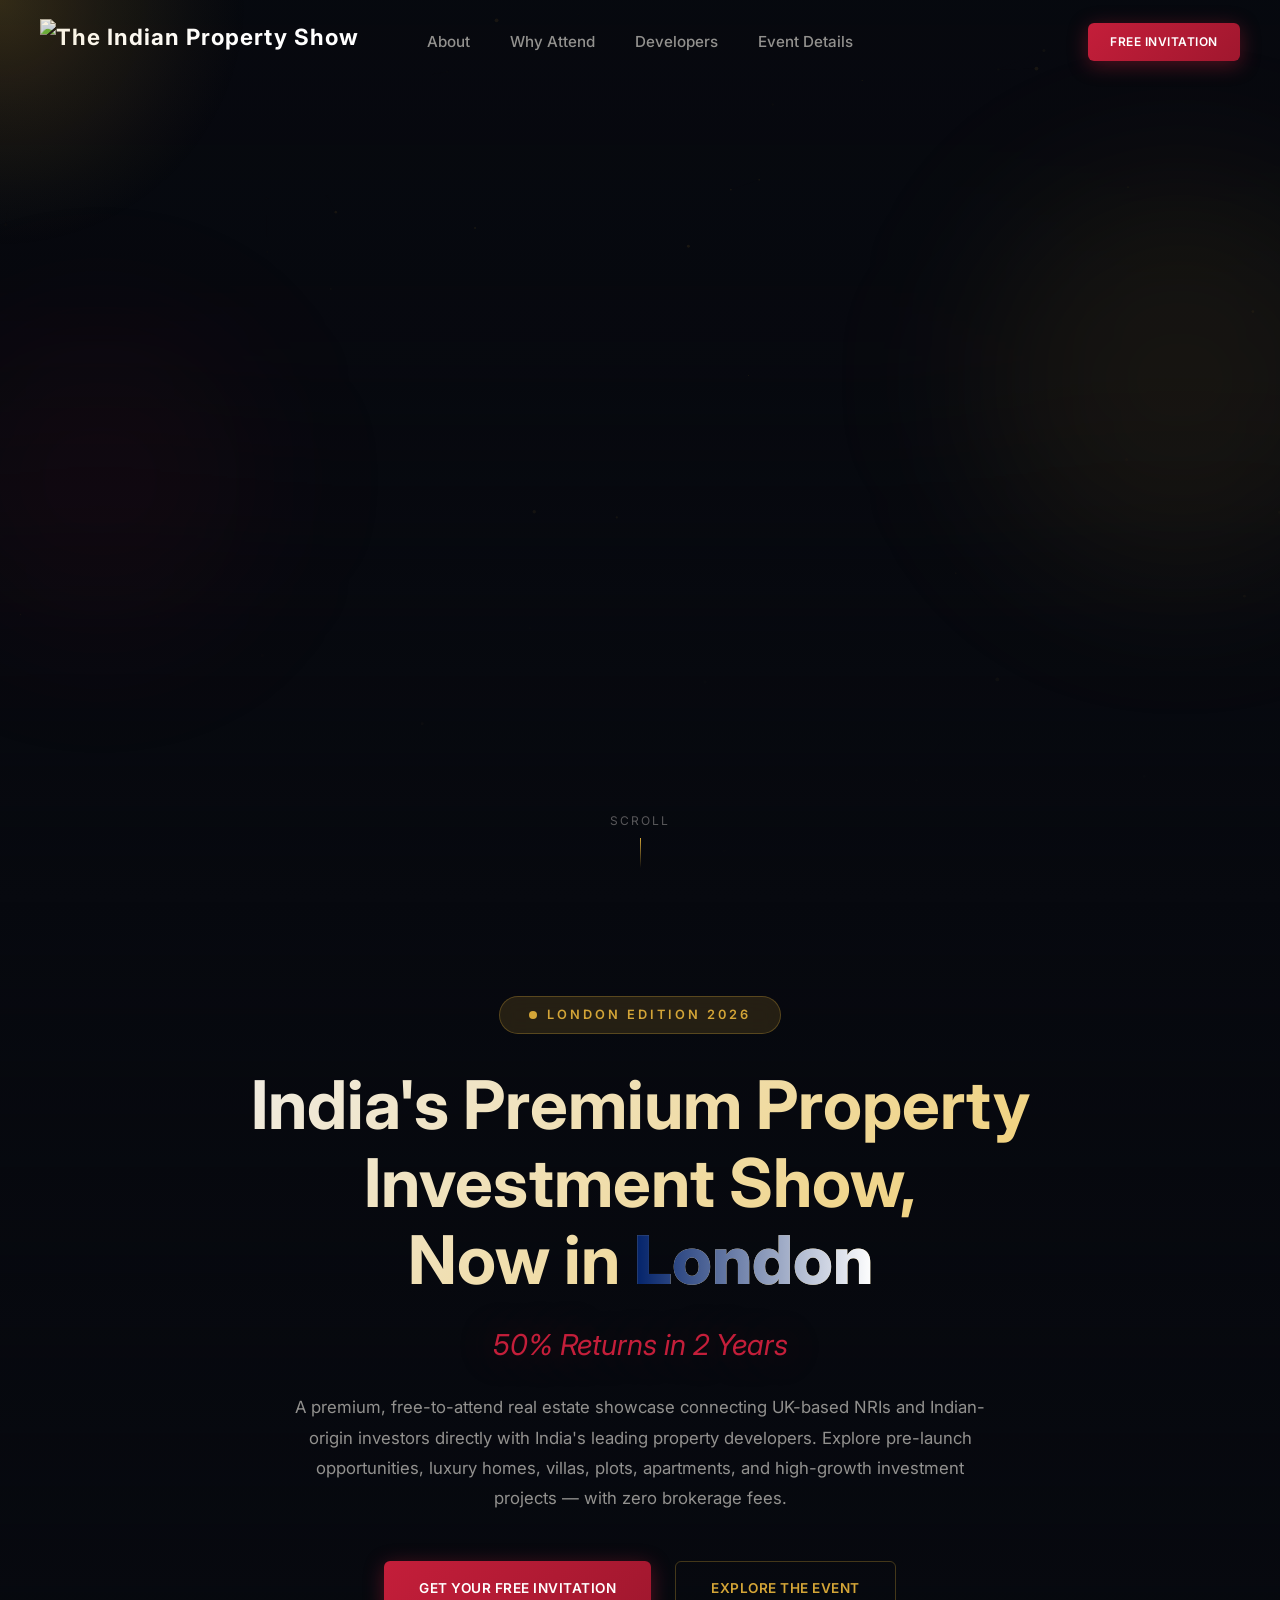
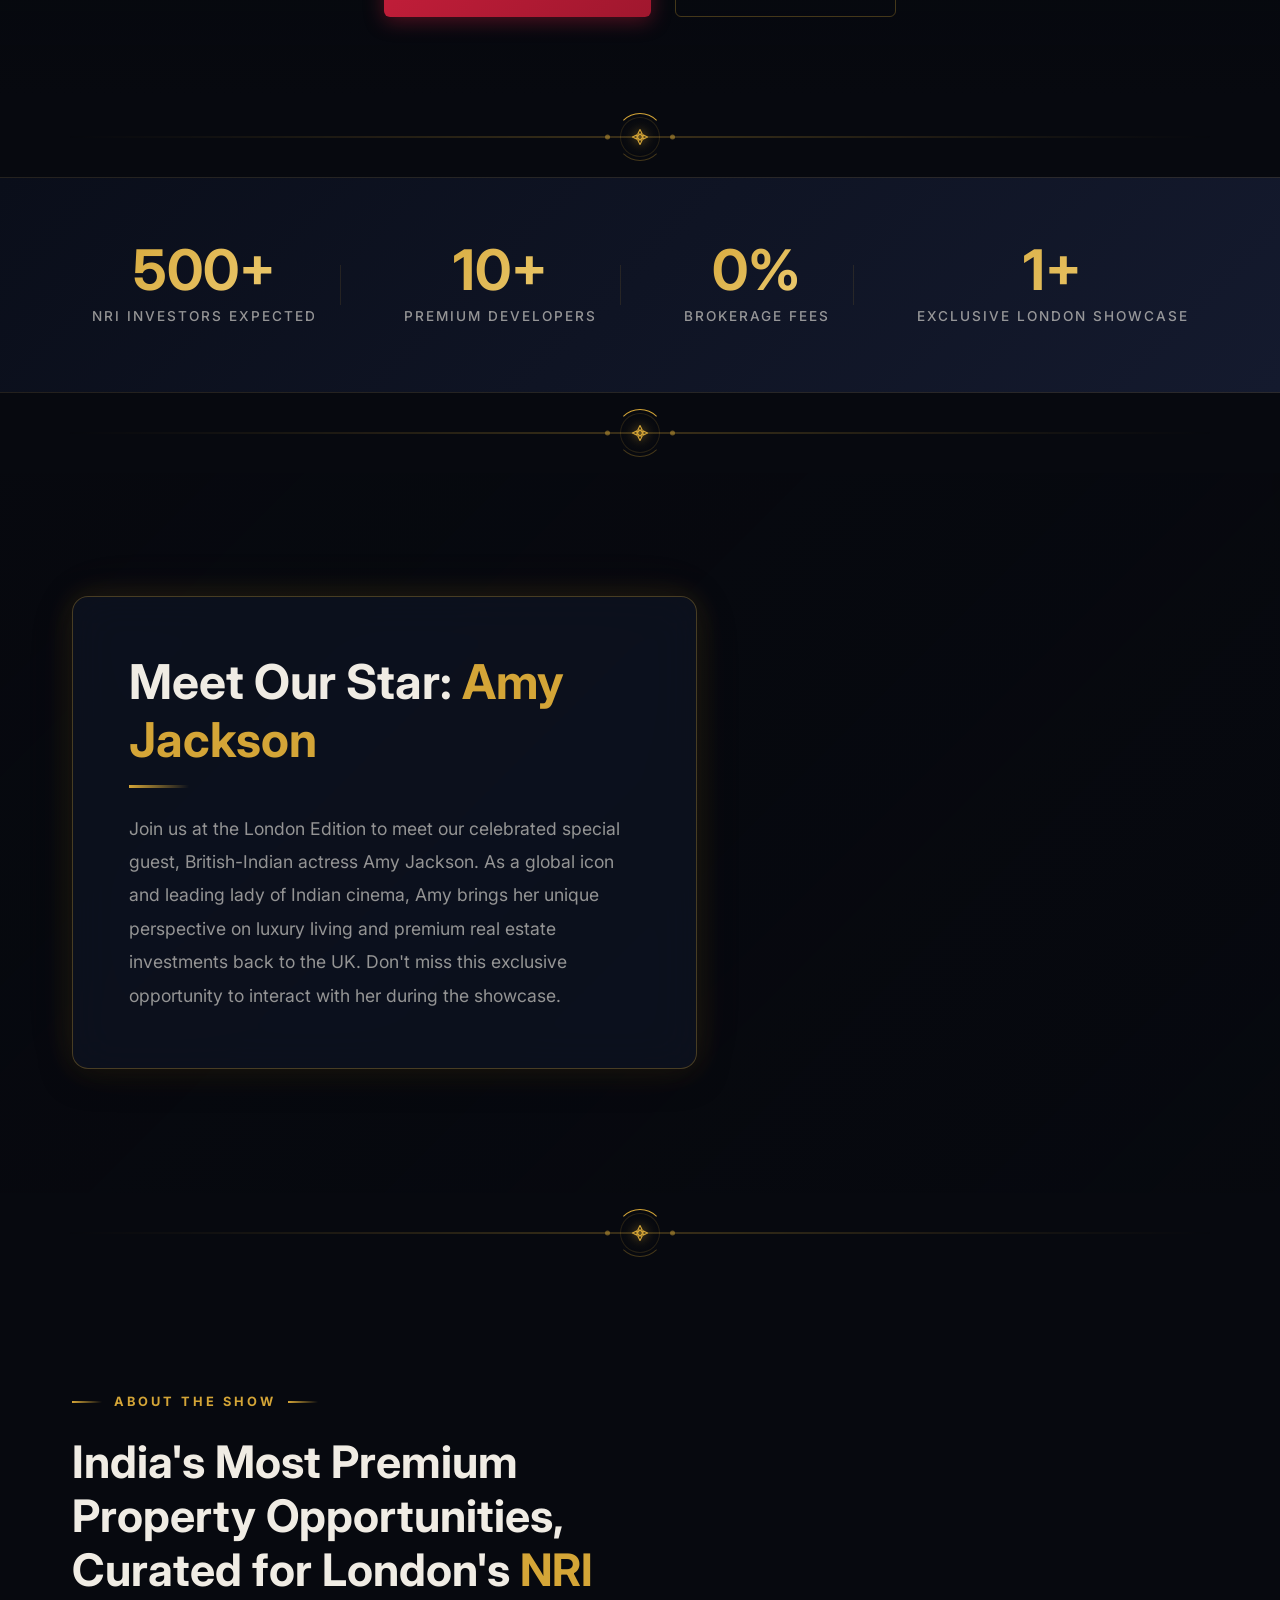
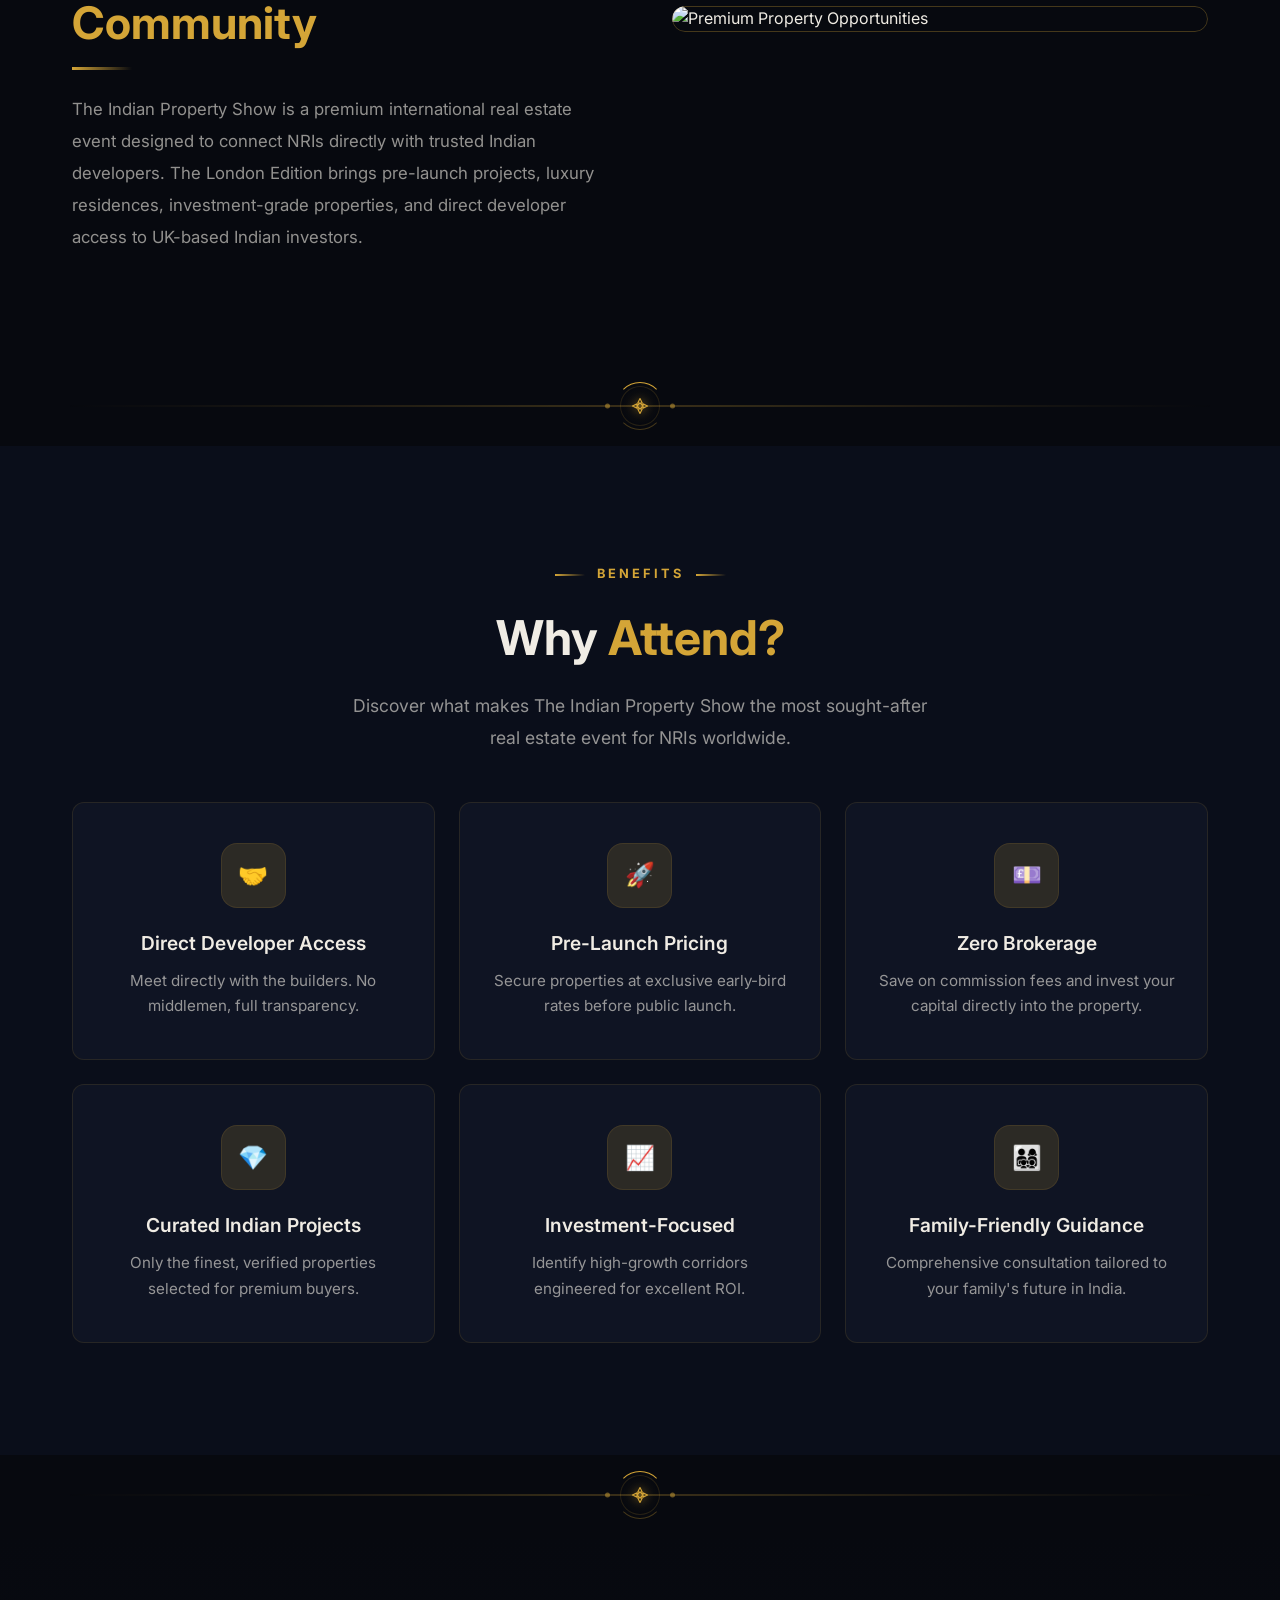
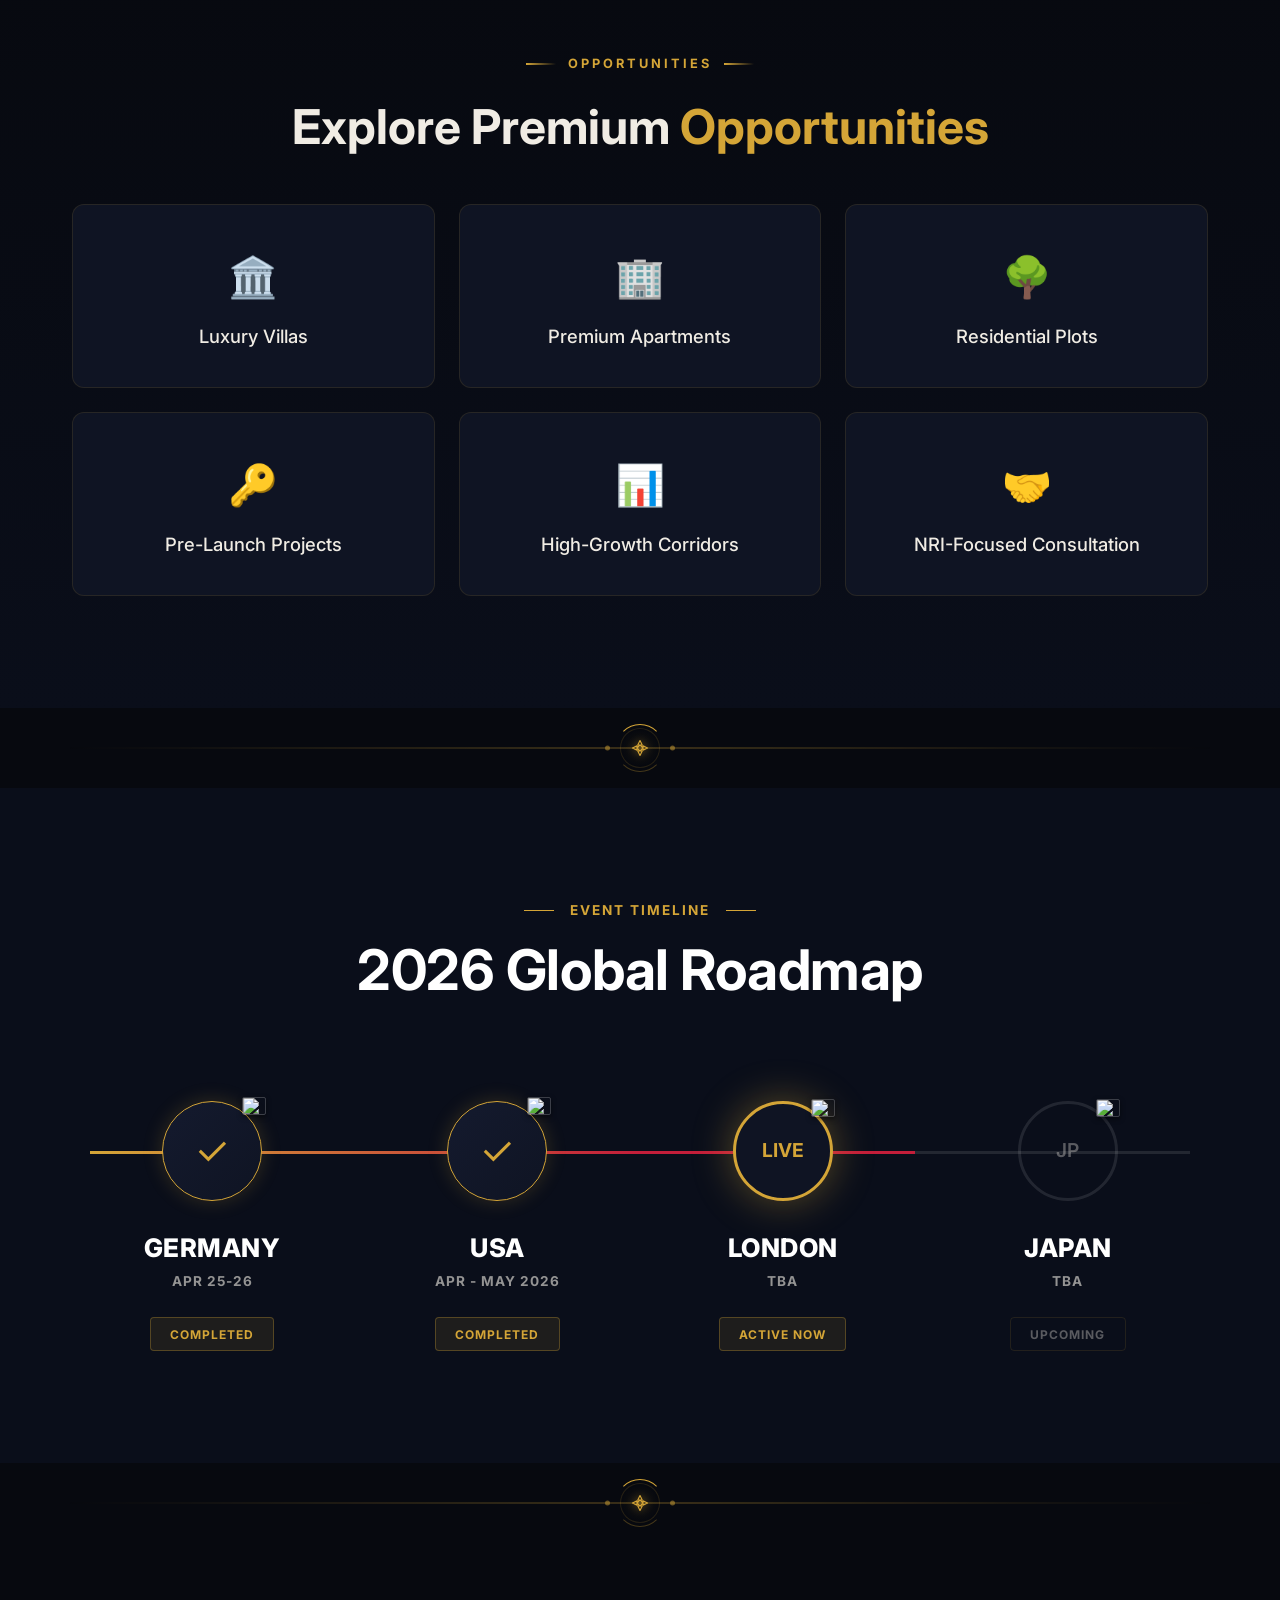
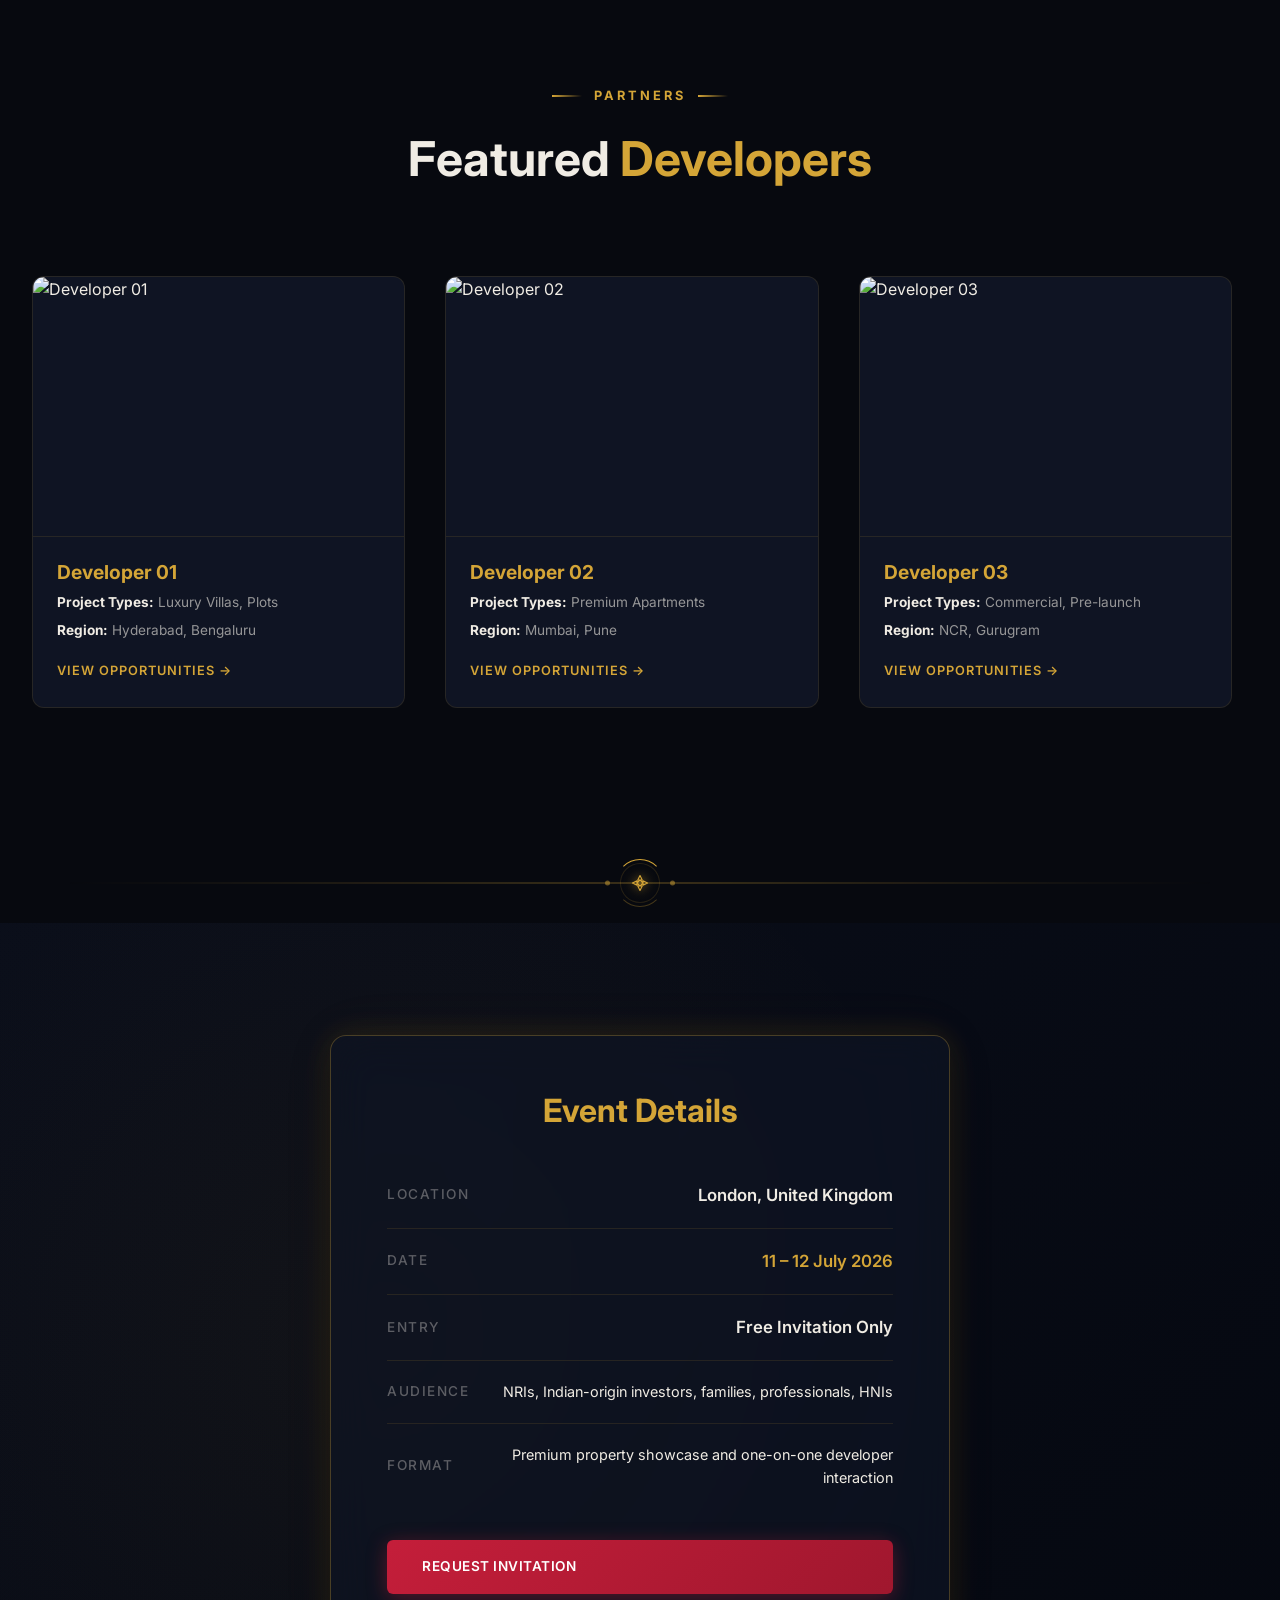
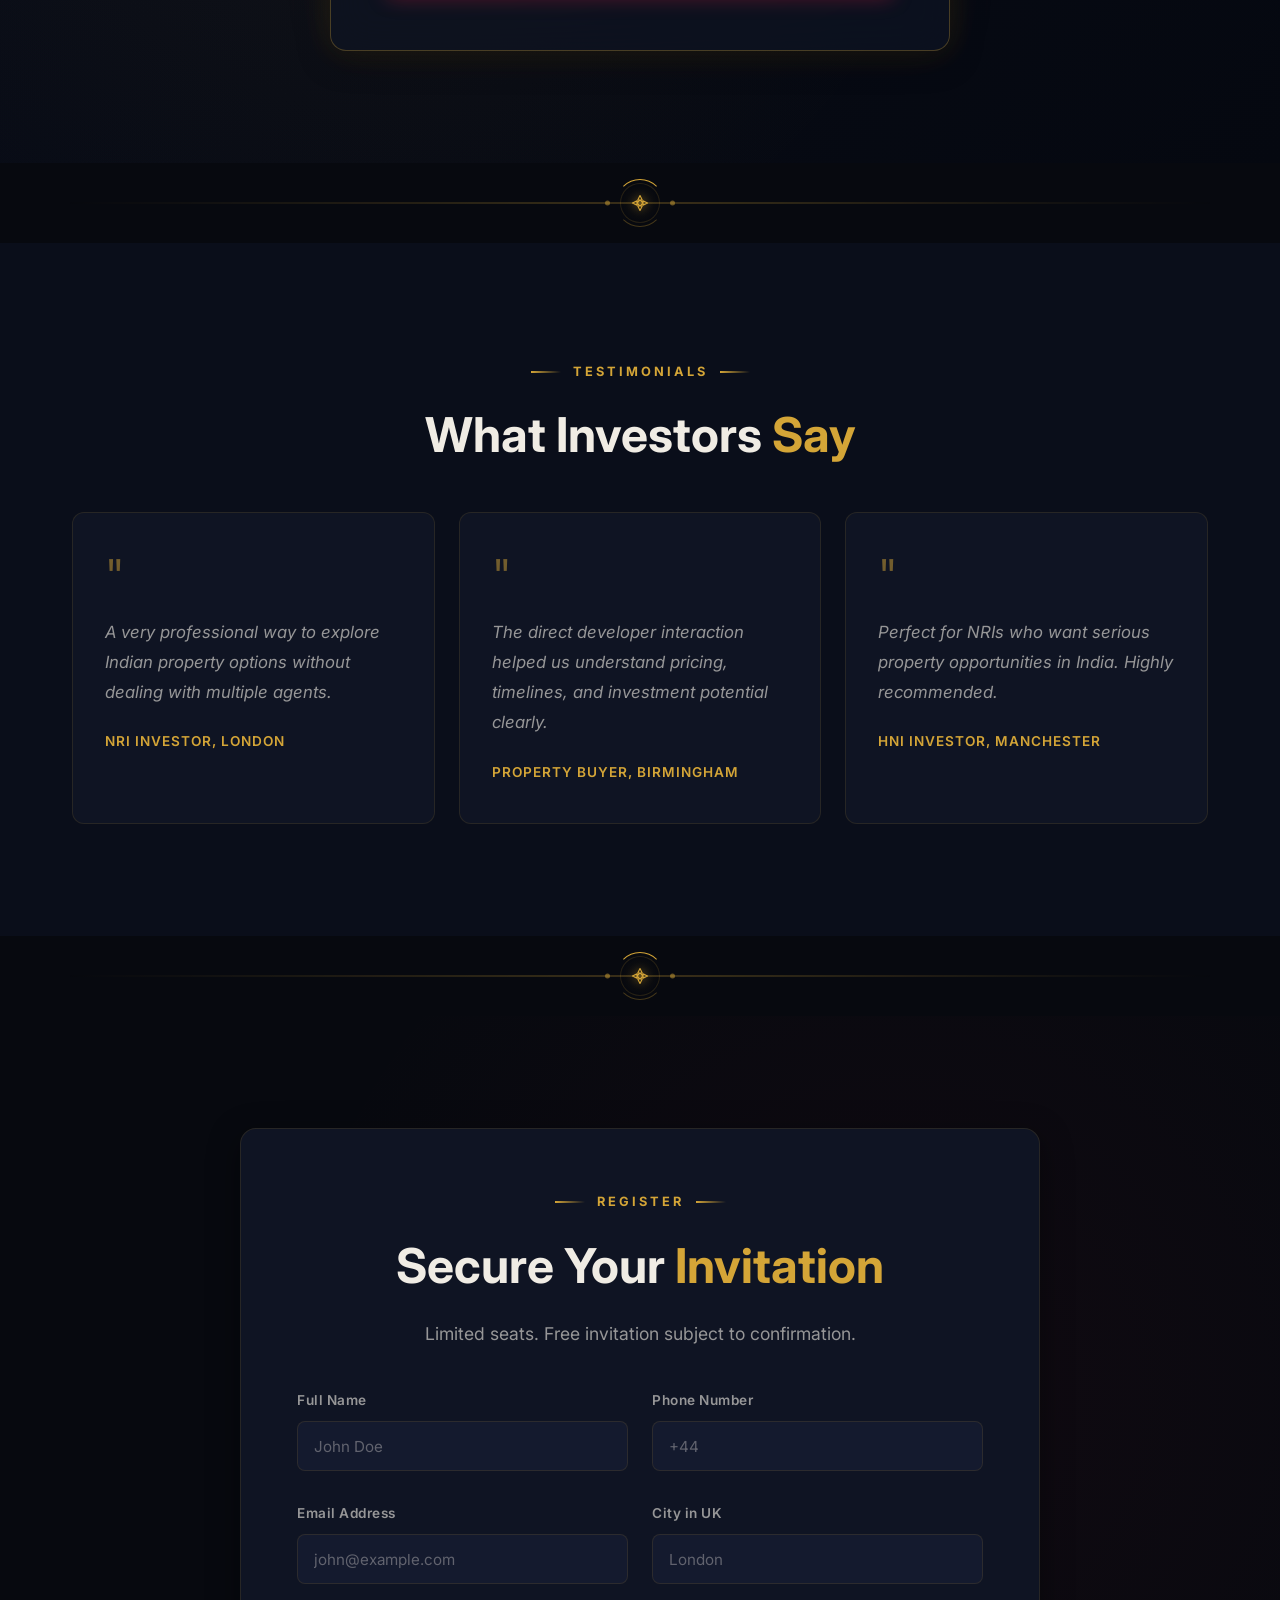
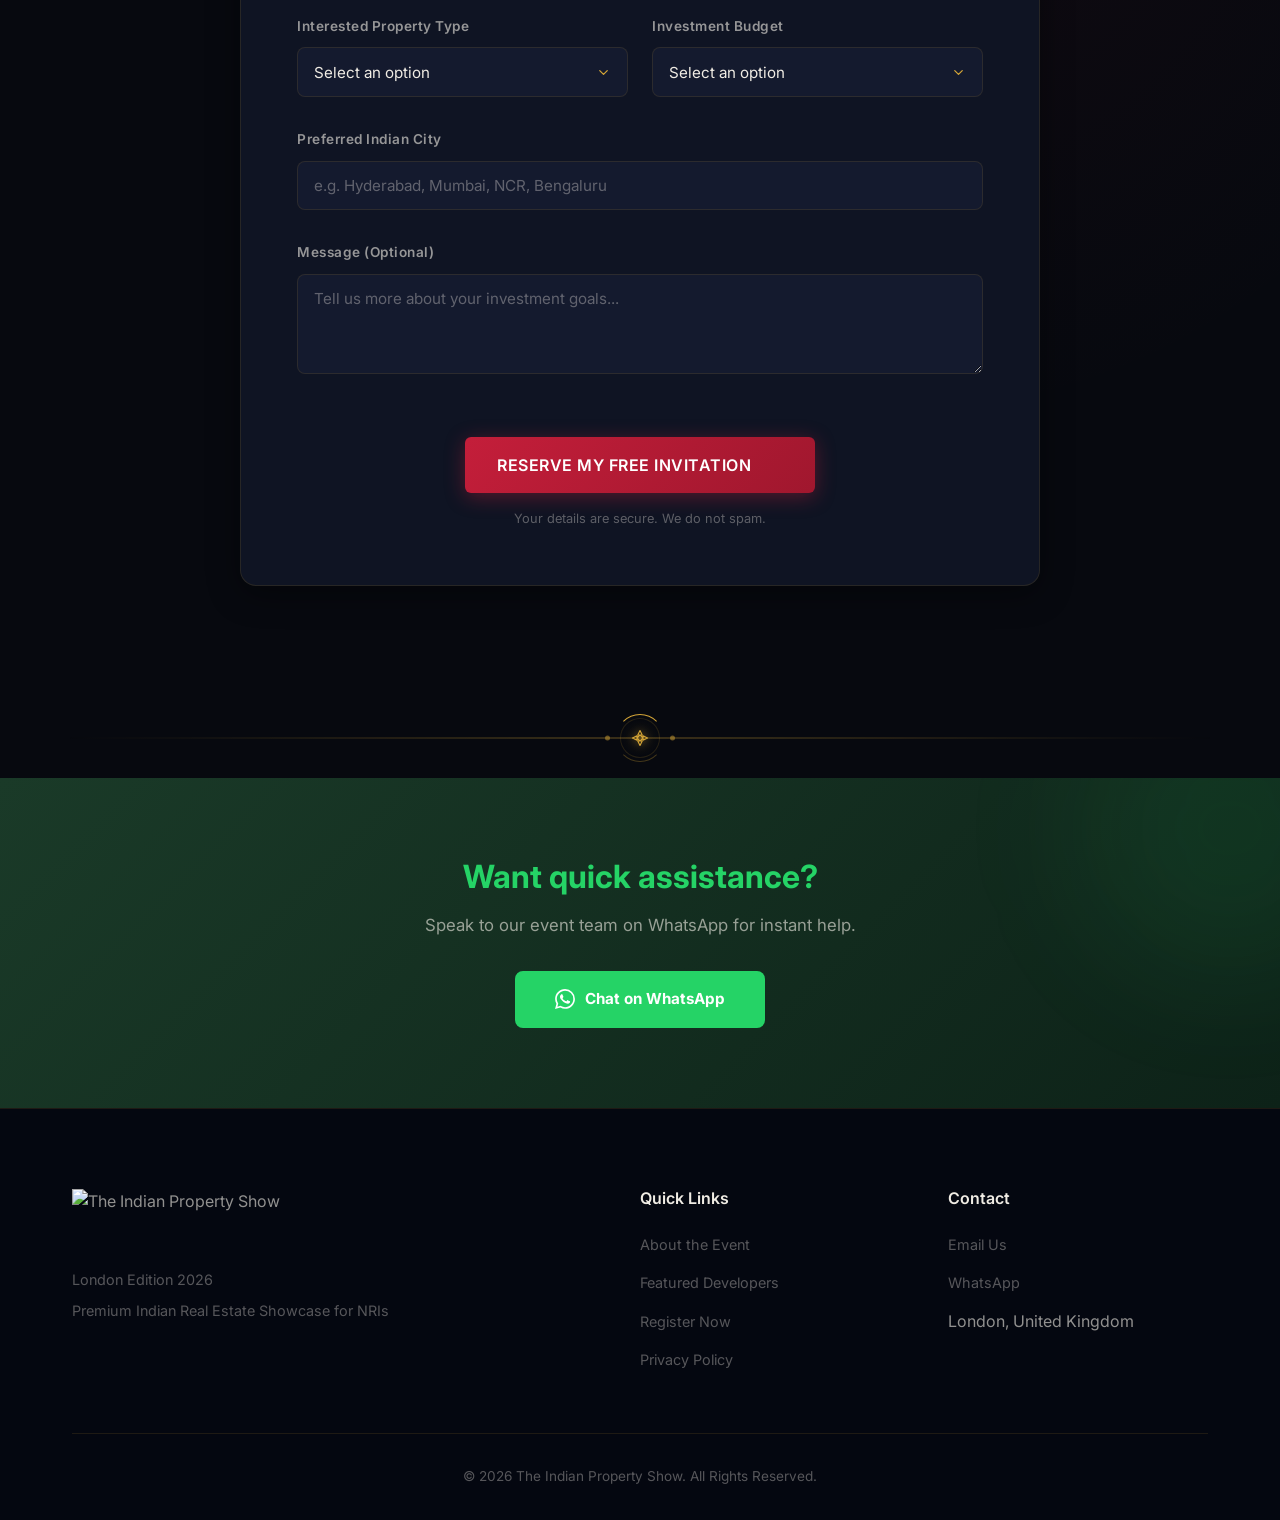
==== commit 8c8cf76b: "Add files via upload" ====
--- a/index.html
+++ b/index.html
@@ -1,383 +1,3584 @@
-<!doctype html>
-<html lang="en">
-<head>
-  <meta charset="utf-8">
-  <meta name="viewport" content="width=device-width, initial-scale=1">
-  <meta name="description" content="The Indian Property Show London 2026 connects NRI investors with India's premier property developers. Join us on 11-12 July 2026.">
-  <meta name="theme-color" content="#071d49">
-  <title>The Indian Property Show | London 2026</title>
-  <link rel="preconnect" href="https://res.cloudinary.com">
-  <link rel="preconnect" href="https://images.unsplash.com">
-  <link rel="preconnect" href="https://upload.wikimedia.org">
-  <link rel="stylesheet" href="styles.css">
-  <script src="https://unpkg.com/lucide@0.468.0/dist/umd/lucide.min.js" defer></script>
-  <script src="script.js" defer></script>
-</head>
-<body>
-  <a class="skip-link" href="#main-content">Skip to content</a>
-
-  <header class="site-header" id="site-header">
-    <a class="brand" href="#home" aria-label="The Indian Property Show home">
-      <img src="https://res.cloudinary.com/dozcviag7/image/upload/v1777447588/The_Indian_Property_Show_Logo_1-02_1_ichcyr.png" alt="The Indian Property Show">
-    </a>
-
-    <button class="menu-toggle" type="button" aria-label="Open navigation" aria-controls="primary-nav" aria-expanded="false">
-      <i data-lucide="menu" aria-hidden="true"></i>
-    </button>
-
-    <nav class="primary-nav" id="primary-nav" aria-label="Primary navigation">
-      <a href="#about">About</a>
-      <a href="#journey">Global tour</a>
-      <a href="#event">Event details</a>
-      <a href="#highlights">Past editions</a>
-      <a class="nav-cta" href="#register">Get free invite</a>
-    </nav>
-  </header>
-
-  <main id="main-content">
-    <section class="hero" id="home" aria-labelledby="hero-title">
-      <div class="hero-shade" aria-hidden="true"></div>
-      <div class="hero-content">
-        <p class="eyebrow light"><span></span> The global NRI property event</p>
-        <h1 id="hero-title">India's finest properties.<br>Now in <em>London.</em></h1>
-        <p class="hero-copy">Meet India's premier developers directly and access opportunities curated for the global Indian community.</p>
-        <div class="hero-meta" aria-label="Event details">
-          <div>
-            <i data-lucide="calendar-days" aria-hidden="true"></i>
-            <span><strong>11-12 July</strong>2026</span>
-          </div>
-          <div>
-            <i data-lucide="map-pin" aria-hidden="true"></i>
-            <span><strong>London</strong>United Kingdom</span>
-          </div>
-          <div>
-            <i data-lucide="ticket" aria-hidden="true"></i>
-            <span><strong>Free Entry</strong>Pre-registration required</span>
-          </div>
-        </div>
-        <a class="button button-primary" href="#register">
-          Reserve your place
-          <i data-lucide="arrow-right" aria-hidden="true"></i>
-        </a>
-      </div>
-      <a class="scroll-cue" href="#returns" aria-label="Scroll to next section">
-        <span>Explore</span>
-        <i data-lucide="arrow-down" aria-hidden="true"></i>
-      </a>
-    </section>
-
-    <section class="returns-section" id="returns" aria-labelledby="returns-title">
-      <div class="section-shell returns-layout">
-        <div class="returns-number" aria-hidden="true">50%</div>
-        <div class="returns-copy">
-          <p class="eyebrow"><span></span> A market worth watching</p>
-          <h2 id="returns-title"><strong>50% Returns</strong><br>in 2 Years</h2>
-          <p>Now in <mark>London</mark>,<br>coming soon...</p>
-        </div>
-        <div class="returns-note">
-          <i data-lucide="trending-up" aria-hidden="true"></i>
-          <p>Explore high-growth Indian real estate opportunities, selected for NRI investors.</p>
-          <small>*Returns vary by project and market conditions. Speak directly with participating developers.</small>
-        </div>
-      </div>
-    </section>
-
-    <section class="stats-section" aria-label="Event highlights">
-      <div class="section-shell stats-grid">
-        <div class="stat">
-          <strong>500+</strong>
-          <span>NRI Investors</span>
-        </div>
-        <div class="stat">
-          <strong>10+</strong>
-          <span>Premier Developers</span>
-        </div>
-        <div class="stat">
-          <strong>2nd</strong>
-          <span>Global Tour Stop</span>
-        </div>
-        <div class="stat">
-          <strong>0%</strong>
-          <span>Brokerage Fees</span>
-        </div>
-      </div>
-    </section>
-
-    <section class="celebrity-section" id="celebrity" aria-labelledby="celebrity-title">
-      <div class="celebrity-grid">
-        <div class="celebrity-image-wrap">
-          <img src="assets/amy-jackson.jpg" alt="Amy Jackson, special guest at The Indian Property Show London">
-          <div class="celebrity-image-label">London 2026</div>
-        </div>
-        <div class="celebrity-content">
-          <p class="eyebrow gold"><span></span> Special celebrity guest</p>
-          <p class="celebrity-kicker">An exclusive appearance by</p>
-          <h2 id="celebrity-title">Amy<br><em>Jackson</em></h2>
-          <p class="celebrity-description">British actress, model and celebrated name in Indian cinema joins The Indian Property Show for its landmark London edition.</p>
-          <div class="celebrity-date">
-            <i data-lucide="star" aria-hidden="true"></i>
-            <span>Meet her at the London show<br><strong>11-12 July 2026</strong></span>
-          </div>
-          <a class="button button-gold" href="#register">
-            Be there in London
-            <i data-lucide="arrow-up-right" aria-hidden="true"></i>
-          </a>
-        </div>
-      </div>
-    </section>
-
-    <section class="about-section" id="about" aria-labelledby="about-title">
-      <div class="section-shell about-grid">
-        <div class="about-copy">
-          <p class="eyebrow"><span></span> About the event</p>
-          <h2 id="about-title">India's Most <strong>Prestigious</strong> Property Show,<br>Now in London</h2>
-          <p>The Indian Property Show is a globally touring, free-to-attend real estate exhibition that connects High-Net-Worth Non-Resident Indians directly with India's most reputable developers, bypassing agents, aggregators and hidden fees entirely.</p>
-          <blockquote>"From Germany and USA to now London, we bring India's finest investment opportunities directly to the London NRI community."</blockquote>
-          <p>Each edition is a curated, intimate experience. Developers present exclusive pre-launch inventory and investment structures directly to qualified NRI buyers, in one room, over one focused weekend.</p>
-          <div class="about-points">
-            <span><i data-lucide="badge-check" aria-hidden="true"></i> Verified developers</span>
-            <span><i data-lucide="badge-check" aria-hidden="true"></i> Direct conversations</span>
-            <span><i data-lucide="badge-check" aria-hidden="true"></i> NRI-focused guidance</span>
-          </div>
-        </div>
-        <figure class="about-image">
-          <img src="https://res.cloudinary.com/dozcviag7/image/upload/v1780919484/WhatsApp_Image_2026-06-08_at_11.23.50_AM_1_icuxpn.jpg" alt="Guests and developers at The Indian Property Show">
-          <figcaption>
-            <strong>One room.</strong>
-            <span>India's most promising property opportunities.</span>
-          </figcaption>
-        </figure>
-      </div>
-    </section>
-
-    <section class="journey-section" id="journey" aria-labelledby="journey-title">
-      <div class="section-shell">
-        <div class="section-heading split-heading">
-          <div>
-            <p class="eyebrow light"><span></span> The 2026 global tour</p>
-            <h2 id="journey-title">From India,<br>to the <strong>world.</strong></h2>
-          </div>
-          <p>Four international destinations. One mission: connecting global Indians with India's strongest real estate opportunities.</p>
-        </div>
-
-        <div class="timeline">
-          <article class="timeline-stop complete">
-            <div class="timeline-marker">
-              <i data-lucide="check" aria-hidden="true"></i>
-            </div>
-            <p>Tour stop 01</p>
-            <h3>Germany</h3>
-            <span>Completed</span>
-          </article>
-          <article class="timeline-stop complete">
-            <div class="timeline-marker">
-              <i data-lucide="check" aria-hidden="true"></i>
-            </div>
-            <p>Tour stop 02</p>
-            <h3>USA</h3>
-            <span>Completed</span>
-          </article>
-          <article class="timeline-stop active">
-            <div class="timeline-marker">
-              <i data-lucide="map-pin" aria-hidden="true"></i>
-            </div>
-            <p>Tour stop 03</p>
-            <h3>London</h3>
-            <span>11-12 July 2026</span>
-          </article>
-          <article class="timeline-stop">
-            <div class="timeline-marker">
-              <i data-lucide="clock-3" aria-hidden="true"></i>
-            </div>
-            <p>Tour stop 04</p>
-            <h3>Japan</h3>
-            <span>Dates to be announced</span>
-          </article>
-        </div>
-      </div>
-    </section>
-
-    <section class="event-section" id="event" aria-labelledby="event-title">
-      <div class="event-image" role="img" aria-label="Big Ben and the Houses of Parliament at sunset"></div>
-      <div class="event-content">
-        <p class="eyebrow"><span></span> London edition</p>
-        <h2 id="event-title">Your invitation<br>to the <strong>next move.</strong></h2>
-        <p>Two focused days of direct developer access, private consultations and investment discovery, designed for the UK's NRI community.</p>
-
-        <div class="event-details">
-          <div>
-            <i data-lucide="calendar-days" aria-hidden="true"></i>
-            <span><small>Date</small><strong>11-12 July 2026</strong></span>
-          </div>
-          <div>
-            <i data-lucide="map-pin" aria-hidden="true"></i>
-            <span><small>Location</small><strong>London, United Kingdom</strong></span>
-          </div>
-          <div>
-            <i data-lucide="circle-pound-sterling" aria-hidden="true"></i>
-            <span><small>Admission</small><strong>Complimentary with registration</strong></span>
-          </div>
-        </div>
-
-        <div class="countdown" aria-label="Countdown to the London event">
-          <div><strong id="days">00</strong><span>Days</span></div>
-          <div><strong id="hours">00</strong><span>Hours</span></div>
-          <div><strong id="minutes">00</strong><span>Minutes</span></div>
-          <div><strong id="seconds">00</strong><span>Seconds</span></div>
-        </div>
-
-        <a class="button button-primary" href="#register">
-          Get your free invite
-          <i data-lucide="arrow-right" aria-hidden="true"></i>
-        </a>
-      </div>
-    </section>
-
-    <section class="highlights-section" id="highlights" aria-labelledby="highlights-title">
-      <div class="section-shell">
-        <div class="section-heading split-heading dark-text">
-          <div>
-            <p class="eyebrow"><span></span> Previous editions</p>
-            <h2 id="highlights-title">A global community<br>already <strong>in motion.</strong></h2>
-          </div>
-          <p>Moments from our 2026 tour. Germany and the USA brought together ambitious NRI investors and leading Indian developers.</p>
-        </div>
-
-        <div class="media-grid">
-          <article class="media-feature germany">
-            <div class="media-topline">
-              <span>Germany 2026</span>
-              <span class="status-pill"><i data-lucide="check" aria-hidden="true"></i> Completed</span>
-            </div>
-            <div class="media-play" aria-hidden="true">
-              <i data-lucide="play" fill="currentColor"></i>
-            </div>
-            <div class="media-caption">
-              <h3>Germany Edition</h3>
-              <p>Event film and gallery coming soon</p>
-            </div>
-          </article>
-
-          <article class="media-feature usa">
-            <div class="media-topline">
-              <span>USA 2026</span>
-              <span class="status-pill"><i data-lucide="check" aria-hidden="true"></i> Completed</span>
-            </div>
-            <div class="media-play" aria-hidden="true">
-              <i data-lucide="play" fill="currentColor"></i>
-            </div>
-            <div class="media-caption">
-              <h3>USA Edition</h3>
-              <p>Event film and gallery coming soon</p>
-            </div>
-          </article>
-        </div>
-      </div>
-    </section>
-
-    <section class="register-section" id="register" aria-labelledby="register-title">
-      <div class="section-shell register-grid">
-        <div class="register-intro">
-          <p class="eyebrow light"><span></span> Secure your place</p>
-          <h2 id="register-title">Get Your<br><strong>Free</strong> Invite</h2>
-          <p>Registration is complimentary. Share your details and our London event team will contact you with your invitation and full event information.</p>
-          <ul>
-            <li><i data-lucide="check" aria-hidden="true"></i> Direct access to developer representatives</li>
-            <li><i data-lucide="check" aria-hidden="true"></i> Exclusive pre-launch property pricing</li>
-            <li><i data-lucide="check" aria-hidden="true"></i> Private one-to-one investment consultations</li>
-            <li><i data-lucide="check" aria-hidden="true"></i> Zero brokerage, direct developer deals</li>
-          </ul>
-          <div class="register-date">
-            <span>London</span>
-            <strong>11-12.07.26</strong>
-          </div>
-        </div>
-
-        <form class="registration-form" id="registration-form">
-          <div class="form-heading">
-            <span>London 2026</span>
-            <h3>Register your interest</h3>
-            <p>Fields marked * are required</p>
-          </div>
-
-          <div class="form-row">
-            <label>
-              Full name *
-              <input type="text" name="name" autocomplete="name" placeholder="Your full name" required>
-            </label>
-            <label>
-              Email address *
-              <input type="email" name="email" autocomplete="email" placeholder="you@example.com" required>
-            </label>
-          </div>
-
-          <div class="form-row">
-            <label>
-              Phone number *
-              <input type="tel" name="phone" autocomplete="tel" placeholder="+44 0000 000000" required>
-            </label>
-            <label>
-              City of residence *
-              <input type="text" name="city" autocomplete="address-level2" placeholder="London" required>
-            </label>
-          </div>
-
-          <div class="form-row">
-            <label>
-              Investment budget
-              <select name="budget">
-                <option value="">Select a range</option>
-                <option>Under GBP 100,000</option>
-                <option>GBP 100,000 - 250,000</option>
-                <option>GBP 250,000 - 500,000</option>
-                <option>GBP 500,000+</option>
-              </select>
-            </label>
-            <label>
-              Preferred property location
-              <select name="location">
-                <option value="">Select a location</option>
-                <option>Mumbai</option>
-                <option>Delhi NCR</option>
-                <option>Bengaluru</option>
-                <option>Pune</option>
-                <option>Hyderabad</option>
-                <option>Open to recommendations</option>
-              </select>
-            </label>
-          </div>
-
-          <label>
-            Message
-            <textarea name="message" rows="4" placeholder="Tell us what you are looking for..."></textarea>
-          </label>
-
-          <label class="consent">
-            <input type="checkbox" name="consent" required>
-            <span>I agree to be contacted about The Indian Property Show and related event opportunities.</span>
-          </label>
-
-          <button class="button button-primary submit-button" type="submit">
-            Get my free invite
-            <i data-lucide="arrow-right" aria-hidden="true"></i>
-          </button>
-          <p class="form-status" id="form-status" role="status" aria-live="polite"></p>
-        </form>
-      </div>
-    </section>
-  </main>
-
-  <footer class="site-footer">
-    <div class="footer-main section-shell">
-      <img src="https://res.cloudinary.com/dozcviag7/image/upload/v1777447588/The_Indian_Property_Show_Logo_1-02_1_ichcyr.png" alt="The Indian Property Show">
-      <p>Connecting global Indians with India's finest property opportunities.</p>
-      <a class="button button-outline" href="#register">Register for London <i data-lucide="arrow-up-right" aria-hidden="true"></i></a>
-    </div>
-    <div class="footer-bottom section-shell">
-      <span>&copy; 2026 The Indian Property Show. All rights reserved.</span>
-      <span>London &middot; 11-12 July 2026</span>
-      <a href="https://commons.wikimedia.org/wiki/File:Amy_Jackson_headshot.jpg" target="_blank" rel="noreferrer">Amy Jackson photo: IP Publicity, CC BY-SA 4.0</a>
-    </div>
-  </footer>
-</body>
-</html>
+<!DOCTYPE html>
+<html lang="en">
+
+<head>
+  <meta charset="UTF-8">
+  <meta name="viewport" content="width=device-width, initial-scale=1.0">
+  <title>The Indian Property Show — London Edition 2026</title>
+  <meta name="description"
+    content="Premium Indian real estate investment event in London. Explore luxury homes, villas, and high-growth investment projects tailored for NRIs.">
+  <!-- Google Fonts -->
+  <link rel="preconnect" href="https://fonts.googleapis.com">
+  <link rel="preconnect" href="https://fonts.gstatic.com" crossorigin>
+  <link href="https://fonts.googleapis.com/css2?family=Inter:wght@300;400;500;600;700;800&display=swap"
+    rel="stylesheet">
+  <style>
+    /* ============================================
+   PREMIUM DARK THEME — THE INDIAN PROPERTY SHOW
+   Color Palette matched to hero nightscape image:
+   Deep navy, warm gold, amber glows, rich blacks
+   ============================================ */
+
+    :root {
+      /* Core Dark Palette */
+      --color-bg-deep: #07090f;
+      --color-bg-primary: #0a0e1a;
+      --color-bg-card: #0f1423;
+      --color-bg-elevated: #141a2e;
+      --color-bg-glass: rgba(15, 20, 35, 0.7);
+
+      /* Accent Colors */
+      --color-gold: #D4A537;
+      --color-gold-light: #f0d078;
+      --color-gold-dim: rgba(212, 165, 55, 0.15);
+      --color-amber: #e8923a;
+      --color-red: #C41E3A;
+      --color-red-glow: rgba(196, 30, 58, 0.4);
+      --color-blue-accent: #1e3a6a;
+
+      /* Text */
+      --color-text-primary: #f0ece4;
+      --color-text-secondary: rgba(240, 236, 228, 0.6);
+      --color-text-muted: rgba(240, 236, 228, 0.35);
+
+      /* Borders */
+      --border-subtle: rgba(212, 165, 55, 0.12);
+      --border-glow: rgba(212, 165, 55, 0.3);
+
+      /* Typography */
+      --font-heading: 'Inter', sans-serif;
+      --font-body: 'Inter', sans-serif;
+
+      /* Motion */
+      --ease-premium: cubic-bezier(0.25, 0.8, 0.25, 1);
+      --ease-bounce: cubic-bezier(0.34, 1.56, 0.64, 1);
+      --transition-smooth: 0.4s var(--ease-premium);
+      --transition-fast: 0.25s var(--ease-premium);
+
+      /* Shadows */
+      --shadow-glow-gold: 0 0 30px rgba(212, 165, 55, 0.15), 0 0 60px rgba(212, 165, 55, 0.05);
+      --shadow-glow-red: 0 0 30px rgba(196, 30, 58, 0.2);
+      --shadow-card: 0 8px 32px rgba(0, 0, 0, 0.4);
+      --shadow-card-hover: 0 16px 48px rgba(0, 0, 0, 0.5), 0 0 30px rgba(212, 165, 55, 0.08);
+    }
+
+    /* ====== RESET & BASE ====== */
+    *,
+    *::before,
+    *::after {
+      margin: 0;
+      padding: 0;
+      box-sizing: border-box;
+    }
+
+    html {
+      scroll-behavior: smooth;
+      scrollbar-width: thin;
+      scrollbar-color: var(--color-gold) var(--color-bg-deep);
+    }
+
+    html::-webkit-scrollbar {
+      width: 8px;
+    }
+
+    html::-webkit-scrollbar-track {
+      background: var(--color-bg-deep);
+    }
+
+    html::-webkit-scrollbar-thumb {
+      background: var(--color-gold);
+      border-radius: 4px;
+    }
+
+    body {
+      font-family: var(--font-body);
+      color: var(--color-text-primary);
+      background-color: var(--color-bg-deep);
+      line-height: 1.6;
+      /* Removed overflow-x: hidden as it breaks position: sticky */
+      -webkit-font-smoothing: antialiased;
+    }
+
+    /* Prevent horizontal scroll globally without breaking sticky */
+    html,
+    body {
+      overflow-x: clip;
+    }
+
+    h1,
+    h2,
+    h3,
+    h4,
+    h5,
+    h6 {
+      font-family: var(--font-heading);
+      font-weight: 700;
+      line-height: 1.2;
+    }
+
+    a {
+      text-decoration: none;
+      color: inherit;
+    }
+
+    img {
+      max-width: 100%;
+      display: block;
+    }
+
+    .container {
+      max-width: 1200px;
+      margin: 0 auto;
+      padding: 0 2rem;
+    }
+
+    /* ====== GLOBAL SECTION STYLES ====== */
+    section {
+      padding: 7rem 0;
+      position: relative;
+      overflow: hidden;
+    }
+
+    .section-tag {
+      display: inline-flex;
+      align-items: center;
+      gap: 0.75rem;
+      font-size: 0.8rem;
+      font-weight: 700;
+      color: var(--color-gold);
+      letter-spacing: 3px;
+      text-transform: uppercase;
+      margin-bottom: 1.5rem;
+    }
+
+    .section-tag .line {
+      width: 30px;
+      height: 2px;
+      background: linear-gradient(90deg, var(--color-gold), transparent);
+    }
+
+    .section-heading {
+      font-size: 3rem;
+      color: var(--color-text-primary);
+      margin-bottom: 1.5rem;
+      position: relative;
+    }
+
+    .section-heading .gold {
+      color: var(--color-gold);
+    }
+
+    .section-subtext {
+      font-size: 1.1rem;
+      color: var(--color-text-secondary);
+      max-width: 600px;
+      line-height: 1.8;
+    }
+
+    .text-center {
+      text-align: center;
+    }
+
+    .text-center .section-subtext {
+      margin-left: auto;
+      margin-right: auto;
+    }
+
+    /* ====== BUTTONS ====== */
+    .btn {
+      display: inline-flex;
+      align-items: center;
+      gap: 0.5rem;
+      padding: 1rem 2.2rem;
+      font-weight: 600;
+      border-radius: 6px;
+      transition: all 0.4s var(--ease-premium);
+      cursor: pointer;
+      border: none;
+      font-family: var(--font-body);
+      letter-spacing: 0.5px;
+      text-transform: uppercase;
+      font-size: 0.85rem;
+      position: relative;
+      overflow: hidden;
+    }
+
+    .btn::before {
+      content: '';
+      position: absolute;
+      top: 0;
+      left: -100%;
+      width: 100%;
+      height: 100%;
+      background: linear-gradient(90deg, transparent, rgba(255, 255, 255, 0.15), transparent);
+      transition: left 0.6s ease;
+    }
+
+    .btn:hover::before {
+      left: 100%;
+    }
+
+    .btn-primary {
+      background: linear-gradient(135deg, var(--color-red) 0%, #a0172e 100%);
+      color: white;
+      box-shadow: 0 4px 20px var(--color-red-glow);
+    }
+
+    .btn-primary:hover {
+      transform: translateY(-3px) scale(1.02);
+      box-shadow: 0 8px 30px var(--color-red-glow), 0 0 40px rgba(196, 30, 58, 0.15);
+    }
+
+    .btn-secondary {
+      background: transparent;
+      color: var(--color-gold);
+      border: 1px solid var(--border-glow);
+    }
+
+    .btn-secondary:hover {
+      background: var(--color-gold-dim);
+      border-color: var(--color-gold);
+      transform: translateY(-3px);
+      box-shadow: var(--shadow-glow-gold);
+    }
+
+    /* ====== PARTICLE CANVAS ====== */
+    #particles-canvas {
+      position: fixed;
+      top: 0;
+      left: 0;
+      width: 100%;
+      height: 100%;
+      pointer-events: none;
+      z-index: 0;
+      opacity: 0.4;
+    }
+
+    /* ====== NAVIGATION ====== */
+    .navbar {
+      position: fixed;
+      top: 0;
+      left: 0;
+      width: 100%;
+      padding: 1.2rem 2.5rem;
+      display: flex;
+      justify-content: space-between;
+      align-items: center;
+      z-index: 1000;
+      transition: all 0.5s var(--ease-premium);
+      background: transparent;
+    }
+
+    .navbar.scrolled {
+      background: rgba(7, 9, 15, 0.92);
+      backdrop-filter: blur(20px) saturate(1.5);
+      padding: 0.8rem 2.5rem;
+      border-bottom: 1px solid var(--border-subtle);
+      box-shadow: 0 4px 30px rgba(0, 0, 0, 0.3);
+    }
+
+    .nav-logo {
+      font-family: var(--font-heading);
+      font-size: 1.4rem;
+      color: white;
+      text-decoration: none;
+      font-weight: 700;
+      letter-spacing: 1px;
+      transition: var(--transition-smooth);
+    }
+
+    .nav-logo span {
+      color: var(--color-gold);
+    }
+
+    .nav-logo:hover {
+      opacity: 0.85;
+    }
+
+    .nav-links {
+      display: flex;
+      list-style: none;
+      gap: 2.5rem;
+      align-items: center;
+      position: absolute;
+      left: 50%;
+      transform: translateX(-50%);
+    }
+
+    .nav-links a {
+      color: var(--color-text-secondary);
+      text-decoration: none;
+      font-size: 0.95rem;
+      font-weight: 500;
+      transition: var(--transition-smooth);
+      position: relative;
+      padding-bottom: 4px;
+    }
+
+    .nav-links a::after {
+      content: '';
+      position: absolute;
+      bottom: 0;
+      left: 0;
+      width: 0;
+      height: 2px;
+      background: var(--color-gold);
+      transition: width 0.3s var(--ease-premium);
+    }
+
+    .nav-links a:hover {
+      color: var(--color-gold);
+    }
+
+    .nav-links a:hover::after {
+      width: 100%;
+    }
+
+    .nav-right {
+      display: flex;
+      gap: 1rem;
+      align-items: center;
+    }
+
+    .nav-cta {
+      padding: 0.6rem 1.4rem !important;
+      font-size: 0.75rem !important;
+    }
+
+    .mobile-menu-btn {
+      display: none;
+      background: none;
+      border: none;
+      color: white;
+      font-size: 1.5rem;
+      cursor: pointer;
+      transition: var(--transition-smooth);
+    }
+
+    .mobile-menu-btn:hover {
+      color: var(--color-gold);
+    }
+
+    /* ====== HERO SECTION ====== */
+    .hero {
+      height: 100vh;
+      min-height: 750px;
+      position: relative;
+      overflow: hidden;
+      display: flex;
+      align-items: flex-end;
+    }
+
+    .hero-bg {
+      position: absolute;
+      top: 0;
+      left: 0;
+      width: 100%;
+      height: 100%;
+      z-index: 1;
+    }
+
+    .hero-bg img {
+      width: 100%;
+      height: 100%;
+      object-fit: cover;
+      object-position: center;
+    }
+
+    .hero-bg::after {
+      content: '';
+      position: absolute;
+      top: 0;
+      left: 0;
+      width: 100%;
+      height: 100%;
+      background: linear-gradient(to bottom,
+          rgba(7, 9, 15, 0.3) 0%,
+          rgba(7, 9, 15, 0.1) 40%,
+          rgba(7, 9, 15, 0.6) 70%,
+          rgba(7, 9, 15, 1) 100%);
+    }
+
+    /* Animated glow orbs in hero */
+    .hero-orb {
+      position: absolute;
+      border-radius: 50%;
+      filter: blur(80px);
+      z-index: 2;
+      animation: orbFloat 8s ease-in-out infinite;
+      pointer-events: none;
+    }
+
+    .hero-orb-1 {
+      width: 400px;
+      height: 400px;
+      background: rgba(212, 165, 55, 0.08);
+      top: 20%;
+      right: -100px;
+      animation-delay: 0s;
+    }
+
+    .hero-orb-2 {
+      width: 300px;
+      height: 300px;
+      background: rgba(196, 30, 58, 0.06);
+      bottom: 30%;
+      left: -50px;
+      animation-delay: -4s;
+    }
+
+    @keyframes orbFloat {
+
+      0%,
+      100% {
+        transform: translate(0, 0) scale(1);
+      }
+
+      25% {
+        transform: translate(30px, -20px) scale(1.05);
+      }
+
+      50% {
+        transform: translate(-20px, 15px) scale(0.95);
+      }
+
+      75% {
+        transform: translate(15px, 25px) scale(1.03);
+      }
+    }
+
+    /* ====== HERO INFO ====== */
+    .hero-info {
+      position: relative;
+      z-index: 10;
+      padding: 6rem 0 5rem;
+      background: linear-gradient(to bottom, transparent 0%, var(--color-bg-deep) 100%);
+    }
+
+    .hero-info .container {
+      text-align: center;
+      max-width: 900px;
+    }
+
+    .london-badge {
+      display: inline-flex;
+      align-items: center;
+      gap: 0.6rem;
+      background: var(--color-gold-dim);
+      border: 1px solid var(--border-glow);
+      color: var(--color-gold);
+      padding: 0.5rem 1.8rem;
+      border-radius: 50px;
+      font-size: 0.8rem;
+      letter-spacing: 3px;
+      text-transform: uppercase;
+      margin-bottom: 2rem;
+      font-weight: 600;
+      backdrop-filter: blur(10px);
+    }
+
+    .london-badge .pulse-dot {
+      width: 8px;
+      height: 8px;
+      background: var(--color-gold);
+      border-radius: 50%;
+      animation: pulseDot 2s ease-in-out infinite;
+    }
+
+    @keyframes pulseDot {
+
+      0%,
+      100% {
+        opacity: 1;
+        transform: scale(1);
+      }
+
+      50% {
+        opacity: 0.4;
+        transform: scale(0.8);
+      }
+    }
+
+    .hero-info h1 {
+      font-size: 4.2rem;
+      margin-bottom: 1.5rem;
+      line-height: 1.15;
+      background: linear-gradient(135deg, var(--color-text-primary) 0%, var(--color-gold-light) 50%, var(--color-text-primary) 100%);
+      background-size: 200% auto;
+      -webkit-background-clip: text;
+      -webkit-text-fill-color: transparent;
+      background-clip: text;
+      animation: shimmerText 4s ease-in-out infinite;
+    }
+
+    .london-flag-text {
+      background: linear-gradient(90deg, #012169 0%, #FFFFFF 50%, #C8102E 100%, #012169 150%);
+      background-size: 200% auto;
+      -webkit-background-clip: text;
+      -webkit-text-fill-color: transparent;
+      background-clip: text;
+      animation: shimmerText 4s linear infinite;
+      display: inline-block;
+      font-weight: 800;
+    }
+
+    @keyframes shimmerText {
+      0% {
+        background-position: 0% center;
+      }
+
+      50% {
+        background-position: 100% center;
+      }
+
+      100% {
+        background-position: 0% center;
+      }
+    }
+
+    .hero-highlight {
+      font-size: 1.8rem;
+      color: var(--color-red);
+      font-family: var(--font-heading);
+      margin-bottom: 1.5rem;
+      font-style: italic;
+      text-shadow: 0 0 40px var(--color-red-glow);
+    }
+
+    .hero-info>.container>p {
+      font-size: 1.05rem;
+      color: var(--color-text-secondary);
+      margin-bottom: 3rem;
+      max-width: 700px;
+      margin-left: auto;
+      margin-right: auto;
+      line-height: 1.8;
+    }
+
+    .hero-ctas {
+      display: flex;
+      gap: 1.5rem;
+      justify-content: center;
+      flex-wrap: wrap;
+    }
+
+    /* Scroll indicator */
+    .scroll-indicator {
+      position: absolute;
+      bottom: 2rem;
+      left: 50%;
+      transform: translateX(-50%);
+      z-index: 10;
+      display: flex;
+      flex-direction: column;
+      align-items: center;
+      gap: 0.5rem;
+      color: var(--color-text-muted);
+      font-size: 0.75rem;
+      letter-spacing: 2px;
+      text-transform: uppercase;
+      animation: scrollBounce 2s ease-in-out infinite;
+    }
+
+    .scroll-indicator .scroll-line {
+      width: 1px;
+      height: 30px;
+      background: linear-gradient(to bottom, var(--color-gold), transparent);
+      animation: scrollPulse 2s ease-in-out infinite;
+    }
+
+    @keyframes scrollBounce {
+
+      0%,
+      100% {
+        transform: translateX(-50%) translateY(0);
+      }
+
+      50% {
+        transform: translateX(-50%) translateY(8px);
+      }
+    }
+
+    @keyframes scrollPulse {
+
+      0%,
+      100% {
+        opacity: 1;
+      }
+
+      50% {
+        opacity: 0.3;
+      }
+    }
+
+    /* ====== TRUST STRIP ====== */
+    .trust-strip {
+      background: linear-gradient(135deg, var(--color-bg-primary) 0%, var(--color-bg-elevated) 100%);
+      padding: 4rem 0;
+      border-top: 1px solid var(--border-subtle);
+      border-bottom: 1px solid var(--border-subtle);
+      position: relative;
+      z-index: 2;
+    }
+
+    .trust-grid {
+      display: flex;
+      justify-content: space-around;
+      align-items: center;
+      flex-wrap: wrap;
+      gap: 3rem;
+    }
+
+    .trust-item {
+      text-align: center;
+      position: relative;
+    }
+
+    .trust-item::after {
+      content: '';
+      position: absolute;
+      right: -1.5rem;
+      top: 50%;
+      transform: translateY(-50%);
+      width: 1px;
+      height: 40px;
+      background: var(--border-subtle);
+    }
+
+    .trust-item:last-child::after {
+      display: none;
+    }
+
+    .trust-number {
+      font-family: var(--font-heading);
+      font-size: 3.5rem;
+      font-weight: 700;
+      line-height: 1;
+      margin-bottom: 0.5rem;
+      background: linear-gradient(135deg, var(--color-gold), var(--color-gold-light));
+      -webkit-background-clip: text;
+      -webkit-text-fill-color: transparent;
+      background-clip: text;
+    }
+
+    .trust-label {
+      font-size: 0.85rem;
+      font-weight: 500;
+      text-transform: uppercase;
+      letter-spacing: 2px;
+      color: var(--color-text-secondary);
+    }
+
+    /* ====== HEROES / AMY JACKSON SECTION ====== */
+    .heroes-section {
+      min-height: 80vh;
+      background-image: url('IMG_20260608_204629.png');
+      background-size: cover;
+      background-position: center right;
+      background-attachment: fixed;
+      position: relative;
+      display: flex;
+      align-items: center;
+      overflow: hidden;
+    }
+
+    .heroes-section::before {
+      content: '';
+      position: absolute;
+      top: 0;
+      left: 0;
+      right: 0;
+      bottom: 0;
+      background: linear-gradient(135deg, rgba(7, 9, 15, 0.85) 0%, rgba(7, 9, 15, 0.4) 100%);
+      z-index: 1;
+    }
+
+    .glassy-overlay {
+      position: absolute;
+      top: 0;
+      left: 0;
+      right: 0;
+      bottom: 0;
+      background-color: rgba(0, 0, 0, 0);
+      backdrop-filter: blur(0px);
+      transition: all 0.4s ease;
+      z-index: 1;
+      pointer-events: none;
+    }
+
+    .heroine-wrapper {
+      position: absolute;
+      bottom: -2rem;
+      right: -5rem;
+      height: 105%;
+      width: auto;
+      z-index: 3;
+      pointer-events: none;
+      filter: drop-shadow(0 0 15px rgba(212, 175, 55, 0.8)) drop-shadow(0 0 30px rgba(212, 175, 55, 0.4));
+    }
+
+    .heroine-cutout-overlay {
+      height: 100%;
+      width: auto;
+      clip-path: inset(2% 5% 2% 45%);
+      pointer-events: auto;
+      transition: transform 0.4s var(--ease-premium);
+      cursor: pointer;
+      display: block;
+    }
+
+    .heroine-cutout-overlay:hover {
+      transform: scale(1.05);
+    }
+
+    .heroes-section:has(.heroine-cutout-overlay:hover) .glassy-overlay {
+      background-color: rgba(0, 0, 0, 0.2);
+      backdrop-filter: blur(10px);
+    }
+
+    .heroes-section .container {
+      position: relative;
+      z-index: 2;
+      width: 100%;
+    }
+
+    .hero-content-box {
+      max-width: 55%;
+      background: var(--color-bg-glass);
+      padding: 3.5rem;
+      border-radius: 16px;
+      backdrop-filter: blur(20px) saturate(1.4);
+      border: 1px solid var(--border-glow);
+      box-shadow: var(--shadow-card), var(--shadow-glow-gold);
+    }
+
+    .hero-content-box h2 {
+      font-size: 3rem;
+      color: var(--color-text-primary);
+      margin-bottom: 1.5rem;
+    }
+
+    .hero-content-box h2 .gold {
+      color: var(--color-gold);
+    }
+
+    .hero-content-box h2::after {
+      content: '';
+      display: block;
+      width: 60px;
+      height: 3px;
+      background: linear-gradient(90deg, var(--color-gold), transparent);
+      margin-top: 1rem;
+    }
+
+    .hero-content-box p {
+      font-size: 1.1rem;
+      color: var(--color-text-secondary);
+      line-height: 1.9;
+    }
+
+    /* ====== ABOUT SECTION ====== */
+    .about-section {
+      background: var(--color-bg-deep);
+    }
+
+    .about-wrapper {
+      display: flex;
+      align-items: center;
+      gap: 4rem;
+    }
+
+    .about-content {
+      flex: 1;
+    }
+
+    .about-content h2 {
+      font-size: 2.8rem;
+      color: var(--color-text-primary);
+      margin-bottom: 1.5rem;
+    }
+
+    .about-content h2::after {
+      content: '';
+      display: block;
+      width: 60px;
+      height: 3px;
+      background: linear-gradient(90deg, var(--color-gold), transparent);
+      margin: 1rem 0 0 0;
+    }
+
+    .about-content p {
+      font-size: 1.05rem;
+      color: var(--color-text-secondary);
+      line-height: 1.9;
+    }
+
+    .about-image {
+      flex: 1;
+      position: relative;
+      border-radius: 16px;
+      overflow: hidden;
+    }
+
+    .about-image img {
+      width: 100%;
+      height: auto;
+      border-radius: 16px;
+      transition: transform 0.6s var(--ease-premium);
+    }
+
+    .about-image:hover img {
+      transform: scale(1.03);
+    }
+
+    .about-image::before {
+      content: '';
+      position: absolute;
+      inset: 0;
+      border-radius: 16px;
+      border: 1px solid var(--border-glow);
+      z-index: 2;
+      pointer-events: none;
+    }
+
+    .about-image::after {
+      content: '';
+      position: absolute;
+      inset: -2px;
+      border-radius: 18px;
+      background: linear-gradient(135deg, var(--color-gold-dim), transparent, var(--color-gold-dim));
+      z-index: -1;
+      opacity: 0;
+      transition: opacity 0.4s ease;
+    }
+
+    .about-image:hover::after {
+      opacity: 1;
+    }
+
+    /* ====== WHY ATTEND SECTION ====== */
+    .why-attend {
+      background: var(--color-bg-primary);
+    }
+
+    .cards-grid {
+      display: grid;
+      grid-template-columns: repeat(3, 1fr);
+      gap: 1.5rem;
+      margin-top: 3rem;
+    }
+
+    .feature-card {
+      background: var(--color-bg-card);
+      padding: 2.5rem 2rem;
+      border-radius: 12px;
+      border: 1px solid var(--border-subtle);
+      transition: all 0.5s var(--ease-premium);
+      text-align: center;
+      position: relative;
+      overflow: hidden;
+    }
+
+    .feature-card::before {
+      content: '';
+      position: absolute;
+      top: 0;
+      left: 0;
+      width: 100%;
+      height: 3px;
+      background: linear-gradient(90deg, transparent, var(--color-gold), transparent);
+      opacity: 0;
+      transition: opacity 0.4s ease;
+    }
+
+    .feature-card:hover {
+      transform: translateY(-8px);
+      border-color: var(--border-glow);
+      box-shadow: var(--shadow-card-hover);
+    }
+
+    .feature-card:hover::before {
+      opacity: 1;
+    }
+
+    .feature-icon {
+      width: 65px;
+      height: 65px;
+      background: var(--color-gold-dim);
+      border: 1px solid var(--border-subtle);
+      border-radius: 16px;
+      display: flex;
+      align-items: center;
+      justify-content: center;
+      margin: 0 auto 1.5rem;
+      font-size: 1.5rem;
+      transition: all 0.4s var(--ease-premium);
+    }
+
+    .feature-card:hover .feature-icon {
+      background: var(--color-gold);
+      border-color: var(--color-gold);
+      transform: scale(1.1) rotate(5deg);
+      box-shadow: 0 0 25px rgba(212, 165, 55, 0.3);
+    }
+
+    .feature-card h3 {
+      font-size: 1.2rem;
+      margin-bottom: 0.8rem;
+      color: var(--color-text-primary);
+      font-family: var(--font-body);
+      font-weight: 600;
+    }
+
+    .feature-card p {
+      font-size: 0.95rem;
+      color: var(--color-text-secondary);
+      line-height: 1.7;
+    }
+
+    /* ====== PROPERTIES SECTION ====== */
+    .properties {
+      background: linear-gradient(180deg, var(--color-bg-deep) 0%, var(--color-bg-primary) 100%);
+    }
+
+    .category-list {
+      display: grid;
+      grid-template-columns: repeat(3, 1fr);
+      gap: 1.5rem;
+      margin-top: 3rem;
+    }
+
+    .category-item {
+      border: 1px solid var(--border-subtle);
+      padding: 2.5rem 2rem;
+      text-align: center;
+      border-radius: 12px;
+      transition: all 0.5s var(--ease-premium);
+      position: relative;
+      overflow: hidden;
+      cursor: pointer;
+      background: var(--color-bg-card);
+    }
+
+    .category-item .cat-icon {
+      font-size: 2.5rem;
+      margin-bottom: 1rem;
+      display: block;
+      transition: transform 0.4s var(--ease-bounce);
+    }
+
+    .category-item:hover .cat-icon {
+      transform: scale(1.2) translateY(-5px);
+    }
+
+    .category-item::before {
+      content: '';
+      position: absolute;
+      top: 0;
+      left: 0;
+      width: 100%;
+      height: 100%;
+      background: linear-gradient(135deg, transparent 40%, rgba(212, 165, 55, 0.08) 100%);
+      opacity: 0;
+      transition: opacity 0.4s ease;
+    }
+
+    .category-item:hover {
+      border-color: var(--color-gold);
+      transform: translateY(-5px);
+      box-shadow: var(--shadow-glow-gold);
+    }
+
+    .category-item:hover::before {
+      opacity: 1;
+    }
+
+    .category-item h3 {
+      font-size: 1.15rem;
+      font-family: var(--font-body);
+      font-weight: 500;
+      position: relative;
+      z-index: 2;
+      color: var(--color-text-primary);
+    }
+
+    /* ====== ROADMAP SECTION (REDESIGN) ====== */
+    .roadmap-section {
+      background-color: var(--color-bg-primary);
+      /* Revert to dark theme */
+      padding: 7rem 0;
+      font-family: var(--font-primary);
+    }
+
+    .roadmap-header {
+      text-align: center;
+      margin-bottom: 6rem;
+    }
+
+    .roadmap-event-tag {
+      display: flex;
+      align-items: center;
+      justify-content: center;
+      gap: 1rem;
+      font-size: 0.85rem;
+      font-weight: 700;
+      color: var(--color-gold);
+      /* Match theme gold */
+      letter-spacing: 2px;
+      margin-bottom: 1rem;
+    }
+
+    .roadmap-event-tag .line {
+      height: 1px;
+      width: 30px;
+      background-color: var(--color-gold);
+    }
+
+    .roadmap-title {
+      font-size: 3.5rem;
+      font-weight: 700;
+      color: #ffffff;
+      /* White text for dark theme */
+      margin: 0;
+      letter-spacing: -0.5px;
+    }
+
+    .roadmap-wrapper {
+      position: relative;
+      max-width: 1100px;
+      margin: 0 auto;
+      padding: 0 2rem;
+    }
+
+    .roadmap-track {
+      position: absolute;
+      top: 50px;
+      /* Center of the 100px circles */
+      left: 0;
+      right: 0;
+      height: 3px;
+      display: flex;
+      z-index: 1;
+    }
+
+    .bg-dark-blue {
+      background: linear-gradient(to right, var(--color-gold) 0%, var(--color-red) 100%);
+    }
+
+    .bg-red {
+      background-color: var(--color-red);
+    }
+
+    .bg-light-grey {
+      background-color: rgba(255, 255, 255, 0.1);
+    }
+
+    .roadmap-points-container {
+      position: relative;
+      z-index: 2;
+      display: flex;
+      justify-content: space-between;
+      align-items: flex-start;
+    }
+
+    .roadmap-item {
+      display: flex;
+      flex-direction: column;
+      align-items: center;
+      width: 180px;
+    }
+
+    .rm-circle {
+      width: 100px;
+      height: 100px;
+      border-radius: 50%;
+      display: flex;
+      align-items: center;
+      justify-content: center;
+      position: relative;
+      margin-bottom: 2rem;
+      background-color: var(--color-bg-card);
+      /* Dark theme circle */
+      border: 1px solid var(--border-subtle);
+      box-sizing: border-box;
+      transition: all 0.3s ease;
+      z-index: 5;
+    }
+
+    /* DAC Developers Exact Animation Effect */
+    .rm-circle::before {
+      content: "";
+      position: absolute;
+      top: 50%;
+      left: 50%;
+      width: 300px;
+      height: 300px;
+      margin-top: -150px;
+      margin-left: -150px;
+      background: url("https://dacdevelopers.com/wp-content/themes/Avada-Child-Theme/images/our-journy-bg.jpg") center center / 100% no-repeat;
+      animation: rotate 20s linear infinite;
+      /* Invert the image to make the rings white, increase contrast */
+      filter: invert(1) grayscale(1) contrast(5) brightness(0.8);
+      mix-blend-mode: screen;
+      opacity: 0.4;
+      z-index: -1;
+      pointer-events: none;
+      /* FADE OUT THE EDGES SO IT'S NOT A SQUARE BOX */
+      border-radius: 50%;
+      -webkit-mask-image: radial-gradient(circle, black 50%, transparent 70%);
+      mask-image: radial-gradient(circle, black 50%, transparent 70%);
+    }
+
+    @keyframes rotate {
+      0% { transform: rotate(0); }
+      100% { transform: rotate(360deg); }
+    }
+
+    .rm-flag {
+      position: absolute;
+      top: -5px;
+      right: -5px;
+      width: 24px;
+      height: 18px;
+      border-radius: 2px;
+      object-fit: cover;
+      box-shadow: 0 2px 5px rgba(0, 0, 0, 0.5);
+      border: 1px solid rgba(255, 255, 255, 0.2);
+    }
+
+    /* Completed (Germany) */
+    .rm-completed {
+      background: linear-gradient(135deg, var(--color-bg-elevated), var(--color-bg-card));
+      color: var(--color-gold);
+      border-color: var(--color-gold);
+      box-shadow: 0 0 20px rgba(212, 165, 55, 0.2);
+      font-size: 2.5rem;
+    }
+
+    /* Active (London) */
+    .rm-active {
+      border: 3px solid var(--color-gold);
+      color: var(--color-gold);
+      font-weight: 700;
+      font-size: 1.2rem;
+      box-shadow: 0 0 40px rgba(212, 165, 55, 0.4);
+      background-color: var(--color-bg-card);
+      animation: activeGoldGlow 2s ease-in-out infinite;
+    }
+
+    @keyframes activeGoldGlow {
+
+      0%,
+      100% {
+        box-shadow: 0 0 20px rgba(212, 165, 55, 0.2);
+      }
+
+      50% {
+        box-shadow: 0 0 40px rgba(212, 165, 55, 0.6);
+      }
+    }
+
+    /* Upcoming (London/Japan) */
+    .rm-upcoming {
+      border: 3px solid rgba(255, 255, 255, 0.1);
+      background-color: transparent;
+      color: var(--color-text-muted);
+      font-weight: 600;
+      font-size: 1.2rem;
+    }
+
+    .rm-content {
+      text-align: center;
+    }
+
+    .rm-country {
+      font-size: 1.6rem;
+      font-weight: 800;
+      color: #ffffff;
+      /* White text */
+      margin: 0 0 0.5rem 0;
+      letter-spacing: 0.5px;
+    }
+
+    .rm-date {
+      font-size: 0.85rem;
+      font-weight: 700;
+      color: var(--color-text-secondary);
+      /* Grey text */
+      margin: 0 0 1.5rem 0;
+      letter-spacing: 1px;
+    }
+
+    .rm-badge {
+      display: inline-block;
+      padding: 0.4rem 1.2rem;
+      font-size: 0.75rem;
+      font-weight: 700;
+      letter-spacing: 1px;
+      border-radius: 4px;
+    }
+
+    .rm-badge-completed {
+      background-color: rgba(212, 165, 55, 0.1);
+      color: var(--color-gold);
+      border: 1px solid rgba(212, 165, 55, 0.3);
+    }
+
+    .rm-badge-active {
+      background-color: rgba(212, 165, 55, 0.1);
+      color: var(--color-gold);
+      border: 1px solid rgba(212, 165, 55, 0.3);
+    }
+
+    .rm-badge-upcoming {
+      background-color: transparent;
+      color: var(--color-text-muted);
+      border: 1px solid var(--border-subtle);
+    }
+
+    /* ====== MOBILE RESPONSIVENESS FOR ROADMAP ====== */
+    @media (max-width: 768px) {
+      .roadmap-points-container {
+        flex-direction: column;
+        align-items: center;
+        gap: 4rem;
+      }
+
+      .roadmap-track {
+        flex-direction: column;
+        top: 0;
+        bottom: 0;
+        left: 50%;
+        width: 3px;
+        height: 100%;
+        transform: translateX(-50%);
+      }
+
+      .bg-dark-blue {
+        width: 100% !important;
+        height: 25%;
+      }
+
+      .bg-red {
+        width: 100% !important;
+        height: 25%;
+      }
+
+      .bg-light-grey {
+        width: 100% !important;
+        height: 50%;
+      }
+
+      .roadmap-title {
+        font-size: 2.5rem;
+      }
+
+      .roadmap-item {
+        background: var(--color-bg-primary);
+        /* Revert from white */
+        width: 100%;
+      }
+
+      .rm-circle {
+        z-index: 3;
+      }
+    }
+
+    /* ====== DEVELOPERS SECTION (HORIZONTAL SCROLL) ====== */
+    .developers {
+      background: var(--color-bg-deep);
+    }
+
+    .horizontal-scroll-section {
+      padding: 6rem 0 4rem;
+      position: relative;
+      z-index: 5;
+      min-height: 100vh;
+      display: flex;
+      flex-direction: column;
+      justify-content: center;
+    }
+
+    .horizontal-scroll-header {
+      padding: 0 2rem;
+      margin-bottom: 2rem;
+      width: 100%;
+    }
+
+    .horizontal-scroll-container {
+      width: 100%;
+      overflow: hidden;
+    }
+
+    .horizontal-scroll-track {
+      display: flex;
+      gap: 2.5rem;
+      width: max-content;
+      padding: 2rem 2rem 2rem 2rem;
+      will-change: transform;
+      transition: transform 0.1s ease-out;
+    }
+
+    /* Body locked state for horizontal scroll hijack */
+    body.scroll-locked {
+      overflow: hidden !important;
+    }
+
+    .dev-card {
+      background: var(--color-bg-card);
+      border: 1px solid var(--border-subtle);
+      border-radius: 12px;
+      overflow: hidden;
+      text-align: left;
+      transition: all 0.5s var(--ease-premium);
+      width: calc((100vw - 10rem) / 3);
+      /* Fits exactly 3 cards on screen */
+      flex-shrink: 0;
+      display: flex;
+      flex-direction: column;
+    }
+
+    .dev-card:hover {
+      transform: translateY(-8px);
+      border-color: var(--border-glow);
+      box-shadow: var(--shadow-card-hover);
+    }
+
+    .dev-logo-image {
+      width: 100%;
+      height: 260px;
+      object-fit: cover;
+      border-bottom: 1px solid var(--border-subtle);
+      transition: transform 0.5s ease;
+    }
+
+    .dev-card:hover .dev-logo-image {
+      transform: scale(1.05);
+    }
+
+    .dev-logo-wrapper {
+      overflow: hidden;
+      position: relative;
+      width: 100%;
+      height: 260px;
+    }
+
+    .dev-info {
+      padding: 1.5rem;
+    }
+
+    .dev-info p {
+      font-size: 0.85rem;
+      color: var(--color-text-secondary);
+      margin-bottom: 0.4rem;
+    }
+
+    .dev-info strong {
+      color: var(--color-text-primary);
+    }
+
+    .dev-info .dev-cta {
+      display: inline-flex;
+      align-items: center;
+      gap: 0.3rem;
+      margin-top: 0.8rem;
+      color: var(--color-gold);
+      font-weight: 600;
+      font-size: 0.8rem;
+      text-transform: uppercase;
+      letter-spacing: 1px;
+      transition: all 0.3s ease;
+    }
+
+    .dev-info .dev-cta:hover {
+      color: var(--color-gold-light);
+      gap: 0.6rem;
+    }
+
+    /* ====== EVENT DETAILS SECTION ====== */
+    .event-details {
+      background: linear-gradient(135deg, var(--color-bg-primary) 0%, #050810 100%);
+      position: relative;
+    }
+
+    .event-details::before {
+      content: '';
+      position: absolute;
+      top: 0;
+      left: 0;
+      right: 0;
+      bottom: 0;
+      background: radial-gradient(circle at 30% 50%, rgba(212, 165, 55, 0.05) 0%, transparent 60%);
+      pointer-events: none;
+    }
+
+    .invitation-card {
+      max-width: 620px;
+      margin: 0 auto;
+      background: var(--color-bg-glass);
+      border: 1px solid var(--border-glow);
+      padding: 3.5rem;
+      border-radius: 16px;
+      text-align: center;
+      backdrop-filter: blur(20px) saturate(1.4);
+      box-shadow: var(--shadow-card), var(--shadow-glow-gold);
+      position: relative;
+      z-index: 2;
+    }
+
+    .invitation-card h2 {
+      font-size: 2rem;
+      color: var(--color-gold);
+      margin-bottom: 2rem;
+    }
+
+    .detail-row {
+      display: flex;
+      justify-content: space-between;
+      align-items: center;
+      border-bottom: 1px solid var(--border-subtle);
+      padding: 1.2rem 0;
+      text-align: left;
+      transition: background 0.3s ease;
+    }
+
+    .detail-row:hover {
+      background: rgba(212, 165, 55, 0.03);
+      padding-left: 0.5rem;
+      padding-right: 0.5rem;
+    }
+
+    .detail-label {
+      color: var(--color-text-muted);
+      font-size: 0.85rem;
+      text-transform: uppercase;
+      letter-spacing: 1.5px;
+      font-weight: 500;
+    }
+
+    .detail-value {
+      font-weight: 600;
+      font-size: 1.05rem;
+      color: var(--color-text-primary);
+    }
+
+    .detail-value.gold {
+      color: var(--color-gold);
+    }
+
+    /* ====== GALLERY SECTION ====== */
+    .gallery {
+      background: var(--color-bg-deep);
+    }
+
+    .gallery-grid {
+      display: grid;
+      grid-template-columns: repeat(3, 1fr);
+      gap: 1rem;
+      margin-top: 3rem;
+    }
+
+    .gallery-item {
+      height: 250px;
+      position: relative;
+      overflow: hidden;
+      border-radius: 12px;
+      cursor: pointer;
+    }
+
+    .gallery-placeholder {
+      width: 100%;
+      height: 100%;
+      display: flex;
+      align-items: flex-end;
+      padding: 2rem;
+      transition: all 0.6s var(--ease-premium);
+      position: relative;
+    }
+
+    .gallery-item:nth-child(1) .gallery-placeholder {
+      background: linear-gradient(135deg, #0a1628, #1e3a6a);
+    }
+
+    .gallery-item:nth-child(2) .gallery-placeholder {
+      background: linear-gradient(135deg, #1a0a10, #6a1e2e);
+    }
+
+    .gallery-item:nth-child(3) .gallery-placeholder {
+      background: linear-gradient(135deg, #1a150a, #6a5a1e);
+    }
+
+    .gallery-item:nth-child(4) .gallery-placeholder {
+      background: linear-gradient(135deg, #0a1a1a, #1e4a6a);
+    }
+
+    .gallery-item:nth-child(5) .gallery-placeholder {
+      background: linear-gradient(135deg, #0f0a1a, #3a1e6a);
+    }
+
+    .gallery-item:nth-child(6) .gallery-placeholder {
+      background: linear-gradient(135deg, #1a100a, #6a3a1e);
+    }
+
+    .gallery-placeholder::before {
+      content: '';
+      position: absolute;
+      inset: 0;
+      background: linear-gradient(to top, rgba(0, 0, 0, 0.7), transparent);
+      z-index: 1;
+    }
+
+    .gallery-label {
+      color: var(--color-text-primary);
+      font-family: var(--font-heading);
+      font-size: 1.3rem;
+      position: relative;
+      z-index: 2;
+      transform: translateY(10px);
+      opacity: 0.7;
+      transition: all 0.4s var(--ease-premium);
+    }
+
+    .gallery-item:hover .gallery-placeholder {
+      transform: scale(1.08);
+    }
+
+    .gallery-item:hover .gallery-label {
+      transform: translateY(0);
+      opacity: 1;
+      text-shadow: 0 0 20px rgba(212, 165, 55, 0.3);
+    }
+
+    /* ====== TESTIMONIALS SECTION ====== */
+    .testimonials {
+      background: var(--color-bg-primary);
+    }
+
+    .testi-grid {
+      display: grid;
+      grid-template-columns: repeat(3, 1fr);
+      gap: 1.5rem;
+      margin-top: 3rem;
+    }
+
+    .testi-card {
+      background: var(--color-bg-card);
+      padding: 2.5rem 2rem;
+      border-radius: 12px;
+      border: 1px solid var(--border-subtle);
+      position: relative;
+      transition: all 0.5s var(--ease-premium);
+    }
+
+    .testi-card:hover {
+      border-color: var(--border-glow);
+      transform: translateY(-5px);
+      box-shadow: var(--shadow-card-hover);
+    }
+
+    .testi-icon {
+      color: var(--color-gold);
+      font-size: 3rem;
+      font-family: var(--font-heading);
+      line-height: 1;
+      margin-bottom: 1rem;
+      opacity: 0.5;
+    }
+
+    .testi-text {
+      font-style: italic;
+      margin-bottom: 1.5rem;
+      font-size: 1.05rem;
+      color: var(--color-text-secondary);
+      line-height: 1.8;
+    }
+
+    .testi-author {
+      font-size: 0.85rem;
+      color: var(--color-gold);
+      font-weight: 600;
+      letter-spacing: 1px;
+      text-transform: uppercase;
+    }
+
+    /* ====== REGISTRATION SECTION ====== */
+    .registration {
+      background: var(--color-bg-deep);
+      position: relative;
+    }
+
+    .registration::before {
+      content: '';
+      position: absolute;
+      top: 0;
+      left: 0;
+      right: 0;
+      bottom: 0;
+      background: radial-gradient(circle at 70% 30%, rgba(196, 30, 58, 0.05) 0%, transparent 50%);
+      pointer-events: none;
+    }
+
+    .reg-container {
+      max-width: 800px;
+      margin: 0 auto;
+      background: var(--color-bg-card);
+      padding: 3.5rem;
+      border-radius: 16px;
+      border: 1px solid var(--border-subtle);
+      box-shadow: var(--shadow-card);
+      position: relative;
+      z-index: 2;
+    }
+
+    .form-grid {
+      display: grid;
+      grid-template-columns: 1fr 1fr;
+      gap: 1.5rem;
+    }
+
+    .form-group {
+      margin-bottom: 0.5rem;
+    }
+
+    .form-group.full {
+      grid-column: 1 / -1;
+    }
+
+    .form-label {
+      display: block;
+      margin-bottom: 0.6rem;
+      font-size: 0.85rem;
+      font-weight: 600;
+      color: var(--color-text-secondary);
+      letter-spacing: 0.5px;
+    }
+
+    .form-control {
+      width: 100%;
+      padding: 0.9rem 1rem;
+      border: 1px solid var(--border-subtle);
+      border-radius: 8px;
+      font-family: var(--font-body);
+      font-size: 0.95rem;
+      background: var(--color-bg-elevated);
+      color: var(--color-text-primary);
+      transition: all 0.3s var(--ease-premium);
+    }
+
+    .form-control::placeholder {
+      color: var(--color-text-muted);
+    }
+
+    .form-control:focus {
+      outline: none;
+      border-color: var(--color-gold);
+      box-shadow: 0 0 0 3px var(--color-gold-dim), 0 0 20px rgba(212, 165, 55, 0.08);
+    }
+
+    select.form-control {
+      appearance: none;
+      background-image: url("data:image/svg+xml;charset=UTF-8,%3csvg xmlns='http://www.w3.org/2000/svg' viewBox='0 0 24 24' fill='none' stroke='%23D4A537' stroke-width='2' stroke-linecap='round' stroke-linejoin='round'%3e%3cpolyline points='6 9 12 15 18 9'%3e%3c/polyline%3e%3c/svg%3e");
+      background-repeat: no-repeat;
+      background-position: right 1rem center;
+      background-size: 1em;
+      padding-right: 2.5rem;
+    }
+
+    select.form-control option {
+      background: var(--color-bg-card);
+      color: var(--color-text-primary);
+    }
+
+    textarea.form-control {
+      resize: vertical;
+      min-height: 100px;
+    }
+
+    .form-submit {
+      text-align: center;
+      margin-top: 1.5rem;
+      grid-column: 1 / -1;
+    }
+
+    .form-note {
+      display: block;
+      margin-top: 1rem;
+      font-size: 0.8rem;
+      color: var(--color-text-muted);
+    }
+
+    /* ====== WHATSAPP CTA ====== */
+    .whatsapp-cta {
+      background: linear-gradient(135deg, #1a3a28 0%, #0d2218 100%);
+      text-align: center;
+      padding: 5rem 2rem;
+      position: relative;
+      overflow: hidden;
+    }
+
+    .whatsapp-cta::before {
+      content: '';
+      position: absolute;
+      top: -100px;
+      right: -100px;
+      width: 300px;
+      height: 300px;
+      background: rgba(37, 211, 102, 0.08);
+      border-radius: 50%;
+      filter: blur(60px);
+    }
+
+    .whatsapp-cta h2 {
+      font-family: var(--font-body);
+      font-size: 2rem;
+      font-weight: 700;
+      color: #25D366;
+      margin-bottom: 1rem;
+    }
+
+    .whatsapp-cta p {
+      color: var(--color-text-secondary);
+      font-size: 1.05rem;
+      margin-bottom: 2rem;
+    }
+
+    .btn-whatsapp {
+      display: inline-flex;
+      align-items: center;
+      gap: 0.6rem;
+      background: #25D366;
+      color: white;
+      font-weight: 700;
+      padding: 1rem 2.5rem;
+      border-radius: 8px;
+      transition: all 0.4s var(--ease-premium);
+      font-family: var(--font-body);
+      font-size: 0.95rem;
+      text-decoration: none;
+      border: none;
+      cursor: pointer;
+    }
+
+    .btn-whatsapp:hover {
+      transform: translateY(-3px) scale(1.03);
+      box-shadow: 0 8px 30px rgba(37, 211, 102, 0.3);
+      background: #22c55e;
+    }
+
+    /* ====== FOOTER ====== */
+    .footer {
+      background-color: #040710;
+      color: var(--color-text-secondary);
+      padding: 5rem 0 2rem;
+      border-top: 1px solid var(--border-subtle);
+    }
+
+    .footer-grid {
+      display: grid;
+      grid-template-columns: 2fr 1fr 1fr;
+      gap: 3rem;
+      margin-bottom: 3rem;
+    }
+
+    .footer-brand h3 {
+      color: var(--color-text-primary);
+      font-family: var(--font-heading);
+      font-size: 1.5rem;
+      margin-bottom: 1rem;
+    }
+
+    .footer-brand span {
+      color: var(--color-gold);
+    }
+
+    .footer-brand p {
+      color: var(--color-text-muted);
+      font-size: 0.9rem;
+      margin-bottom: 0.5rem;
+    }
+
+    .footer h4 {
+      color: var(--color-text-primary);
+      margin-bottom: 1.5rem;
+      font-size: 1rem;
+      font-family: var(--font-body);
+      font-weight: 600;
+    }
+
+    .footer-links {
+      list-style: none;
+    }
+
+    .footer-links li {
+      margin-bottom: 0.8rem;
+    }
+
+    .footer-links a {
+      color: var(--color-text-muted);
+      text-decoration: none;
+      transition: all 0.3s ease;
+      font-size: 0.9rem;
+    }
+
+    .footer-links a:hover {
+      color: var(--color-gold);
+      padding-left: 5px;
+    }
+
+    .footer-bottom {
+      text-align: center;
+      padding-top: 2rem;
+      border-top: 1px solid var(--border-subtle);
+      font-size: 0.85rem;
+      color: var(--color-text-muted);
+    }
+
+    /* ====== REVEAL ANIMATIONS ====== */
+    .reveal {
+      opacity: 0;
+      transform: translateY(40px);
+      transition: all 0.8s var(--ease-premium);
+    }
+
+    .reveal.active {
+      opacity: 1;
+      transform: translateY(0);
+    }
+
+    .reveal-left {
+      opacity: 0;
+      transform: translateX(-60px);
+      transition: all 0.8s var(--ease-premium);
+    }
+
+    .reveal-left.active {
+      opacity: 1;
+      transform: translateX(0);
+    }
+
+    .reveal-right {
+      opacity: 0;
+      transform: translateX(60px);
+      transition: all 0.8s var(--ease-premium);
+    }
+
+    .reveal-right.active {
+      opacity: 1;
+      transform: translateX(0);
+    }
+
+    .reveal-scale {
+      opacity: 0;
+      transform: scale(0.9);
+      transition: all 0.8s var(--ease-premium);
+    }
+
+    .reveal-scale.active {
+      opacity: 1;
+      transform: scale(1);
+    }
+
+    /* Stagger children */
+    .stagger-children>*:nth-child(1) {
+      transition-delay: 0.05s;
+    }
+
+    .stagger-children>*:nth-child(2) {
+      transition-delay: 0.12s;
+    }
+
+    .stagger-children>*:nth-child(3) {
+      transition-delay: 0.19s;
+    }
+
+    .stagger-children>*:nth-child(4) {
+      transition-delay: 0.26s;
+    }
+
+    .stagger-children>*:nth-child(5) {
+      transition-delay: 0.33s;
+    }
+
+    .stagger-children>*:nth-child(6) {
+      transition-delay: 0.40s;
+    }
+
+    /* Hero section intro animations */
+    .hero-anim-1 {
+      animation: heroFadeIn 0.8s ease-out 0.2s both;
+    }
+
+    .hero-anim-2 {
+      animation: heroFadeIn 0.8s ease-out 0.4s both;
+    }
+
+    .hero-anim-3 {
+      animation: heroFadeIn 0.8s ease-out 0.6s both;
+    }
+
+    .hero-anim-4 {
+      animation: heroFadeIn 0.8s ease-out 0.8s both;
+    }
+
+    .hero-anim-5 {
+      animation: heroFadeIn 0.8s ease-out 1.0s both;
+    }
+
+    @keyframes heroFadeIn {
+      from {
+        opacity: 0;
+        transform: translateY(25px);
+      }
+
+      to {
+        opacity: 1;
+        transform: translateY(0);
+      }
+    }
+
+    /* ====== CURSOR GLOW ====== */
+    .cursor-glow {
+      position: fixed;
+      width: 500px;
+      height: 500px;
+      border-radius: 50%;
+      background: radial-gradient(circle, rgba(212, 165, 55, 0.22) 0%, rgba(212, 165, 55, 0.10) 30%, rgba(212, 165, 55, 0.03) 55%, transparent 70%);
+      pointer-events: none;
+      z-index: 9999;
+      transform: translate(-50%, -50%);
+      transition: transform 0.15s ease-out;
+    }
+
+    /* ====== RESPONSIVE ====== */
+    @media (max-width: 1024px) {
+
+      .cards-grid,
+      .category-list,
+      .testi-grid {
+        grid-template-columns: repeat(2, 1fr);
+      }
+
+      .dev-grid {
+        grid-template-columns: repeat(2, 1fr);
+      }
+
+      .hero-content-box {
+        max-width: 70%;
+      }
+    }
+
+    @media (max-width: 768px) {
+      .nav-links {
+        position: fixed;
+        top: 70px;
+        left: -100%;
+        width: 100%;
+        height: calc(100vh - 70px);
+        background-color: rgba(7, 9, 15, 0.98);
+        backdrop-filter: blur(20px);
+        flex-direction: column;
+        justify-content: center;
+        transition: left 0.4s var(--ease-premium);
+        transform: none;
+      }
+
+      .nav-links.active {
+        left: 0;
+      }
+
+      .mobile-menu-btn {
+        display: block;
+      }
+
+      section {
+        padding: 5rem 0;
+      }
+
+      .section-heading {
+        font-size: 2.2rem;
+      }
+
+      .hero-info h1 {
+        font-size: 2.5rem;
+      }
+
+      .hero-highlight {
+        font-size: 1.4rem;
+      }
+
+      .hero-ctas {
+        flex-direction: column;
+        align-items: center;
+      }
+
+      .about-wrapper {
+        flex-direction: column;
+        gap: 2.5rem;
+      }
+
+      .cards-grid,
+      .category-list,
+      .testi-grid,
+      .gallery-grid,
+      .dev-grid {
+        grid-template-columns: 1fr;
+      }
+
+      .hero-content-box {
+        max-width: 100%;
+        padding: 2rem;
+      }
+
+      .form-grid {
+        grid-template-columns: 1fr;
+      }
+
+      .reg-container {
+        padding: 2rem;
+      }
+
+      .footer-grid {
+        grid-template-columns: 1fr;
+      }
+
+      .trust-item::after {
+        display: none;
+      }
+
+      .trust-grid {
+        gap: 2rem;
+      }
+
+      .roadmap-timeline {
+        flex-direction: column;
+        align-items: center;
+        gap: 3rem;
+      }
+
+      .roadmap-line {
+        top: 0;
+        bottom: 0;
+        left: 50%;
+        width: 2px;
+        height: 100%;
+        transform: translateX(-50%);
+      }
+
+      .roadmap-line-progress {
+        width: 100%;
+        height: 66%;
+        background: linear-gradient(to bottom, var(--color-gold) 50%, var(--color-red) 100%);
+      }
+
+      .heroes-section {
+        background-attachment: scroll;
+      }
+
+      .cursor-glow {
+        display: none;
+      }
+    }
+
+    @media (max-width: 480px) {
+      .hero-info h1 {
+        font-size: 2rem;
+      }
+
+      .section-heading {
+        font-size: 1.8rem;
+      }
+
+      .invitation-card {
+        padding: 2rem 1.5rem;
+      }
+
+      .navbar {
+        padding: 1rem 1.2rem;
+      }
+    }
+
+    /* ====== PREMIUM LONDON SECTION DIVIDERS ====== */
+    .section-divider {
+      position: relative;
+      height: 80px;
+      display: flex;
+      align-items: center;
+      justify-content: center;
+      overflow: visible;
+      z-index: 10;
+      cursor: default;
+    }
+
+    .section-divider .divider-line {
+      position: absolute;
+      top: 50%;
+      left: 5%;
+      right: 5%;
+      height: 1px;
+      transform: translateY(-50%);
+    }
+
+    .section-divider .divider-line::before,
+    .section-divider .divider-line::after {
+      content: '';
+      position: absolute;
+      top: 0;
+      height: 1px;
+    }
+
+    /* Left half of line */
+    .section-divider .divider-line::before {
+      left: 0;
+      right: 50%;
+      background: linear-gradient(to right, transparent 0%, rgba(212, 165, 55, 0.08) 20%, rgba(212, 165, 55, 0.5) 100%);
+    }
+
+    /* Right half of line */
+    .section-divider .divider-line::after {
+      left: 50%;
+      right: 0;
+      background: linear-gradient(to left, transparent 0%, rgba(212, 165, 55, 0.08) 20%, rgba(212, 165, 55, 0.5) 100%);
+    }
+
+    /* Animated gold shimmer traveling along the line */
+    .section-divider .divider-shimmer {
+      position: absolute;
+      top: 50%;
+      left: 5%;
+      right: 5%;
+      height: 1px;
+      transform: translateY(-50%);
+      overflow: hidden;
+    }
+
+    .section-divider .divider-shimmer::before {
+      content: '';
+      position: absolute;
+      top: 0;
+      left: -30%;
+      width: 30%;
+      height: 100%;
+      background: linear-gradient(90deg, transparent, var(--color-gold-light), var(--color-gold), var(--color-gold-light), transparent);
+      animation: shimmerTravel 4s ease-in-out infinite;
+    }
+
+    @keyframes shimmerTravel {
+      0% {
+        left: -30%;
+        opacity: 0;
+      }
+
+      10% {
+        opacity: 1;
+      }
+
+      90% {
+        opacity: 1;
+      }
+
+      100% {
+        left: 100%;
+        opacity: 0;
+      }
+    }
+
+    /* Central ornament — London-inspired crown/diamond motif */
+    .section-divider .divider-ornament {
+      position: relative;
+      z-index: 3;
+      width: 44px;
+      height: 44px;
+      display: flex;
+      align-items: center;
+      justify-content: center;
+      transition: all 0.5s var(--ease-premium);
+    }
+
+    /* Outer rotating border ring */
+    .section-divider .divider-ornament::before {
+      content: '';
+      position: absolute;
+      inset: -2px;
+      border-radius: 50%;
+      border: 1px solid transparent;
+      border-top-color: var(--color-gold);
+      border-bottom-color: rgba(212, 165, 55, 0.3);
+      animation: ornamentSpin 8s linear infinite;
+    }
+
+    /* Inner glowing ring */
+    .section-divider .divider-ornament::after {
+      content: '';
+      position: absolute;
+      inset: 2px;
+      border-radius: 50%;
+      background: radial-gradient(circle, rgba(212, 165, 55, 0.08) 0%, transparent 70%);
+      border: 1px solid rgba(212, 165, 55, 0.15);
+    }
+
+    @keyframes ornamentSpin {
+      from {
+        transform: rotate(0deg);
+      }
+
+      to {
+        transform: rotate(360deg);
+      }
+    }
+
+    /* The diamond/crown SVG icon */
+    .section-divider .divider-icon {
+      position: relative;
+      z-index: 4;
+      width: 18px;
+      height: 18px;
+      fill: none;
+      stroke: var(--color-gold);
+      stroke-width: 1.5;
+      stroke-linecap: round;
+      stroke-linejoin: round;
+      filter: drop-shadow(0 0 4px rgba(212, 165, 55, 0.4));
+      transition: all 0.4s var(--ease-premium);
+    }
+
+    /* Floating sparkle particles on each side */
+    .section-divider .divider-spark {
+      position: absolute;
+      top: 50%;
+      width: 3px;
+      height: 3px;
+      background: var(--color-gold);
+      border-radius: 50%;
+      opacity: 0;
+      animation: sparkFloat 3s ease-in-out infinite;
+      pointer-events: none;
+    }
+
+    .section-divider .divider-spark:nth-child(1) {
+      left: 20%;
+      animation-delay: 0s;
+    }
+
+    .section-divider .divider-spark:nth-child(2) {
+      left: 35%;
+      animation-delay: 0.8s;
+      width: 2px;
+      height: 2px;
+    }
+
+    .section-divider .divider-spark:nth-child(3) {
+      right: 20%;
+      animation-delay: 1.6s;
+    }
+
+    .section-divider .divider-spark:nth-child(4) {
+      right: 35%;
+      animation-delay: 0.4s;
+      width: 2px;
+      height: 2px;
+    }
+
+    .section-divider .divider-spark:nth-child(5) {
+      left: 50%;
+      animation-delay: 1.2s;
+      margin-left: -80px;
+    }
+
+    .section-divider .divider-spark:nth-child(6) {
+      left: 50%;
+      animation-delay: 2s;
+      margin-left: 80px;
+      width: 2px;
+      height: 2px;
+    }
+
+    @keyframes sparkFloat {
+
+      0%,
+      100% {
+        opacity: 0;
+        transform: translateY(0) scale(0.5);
+      }
+
+      30% {
+        opacity: 0.8;
+        transform: translateY(-12px) scale(1);
+      }
+
+      60% {
+        opacity: 0.4;
+        transform: translateY(-20px) scale(0.8);
+      }
+    }
+
+    /* Hover interaction — the ornament grows and glows */
+    .section-divider:hover .divider-ornament {
+      transform: scale(1.3);
+      filter: drop-shadow(0 0 15px rgba(212, 165, 55, 0.4));
+    }
+
+    .section-divider:hover .divider-ornament::before {
+      border-top-color: var(--color-gold-light);
+      border-bottom-color: var(--color-gold);
+      animation-duration: 2s;
+    }
+
+    .section-divider:hover .divider-icon {
+      stroke: var(--color-gold-light);
+      filter: drop-shadow(0 0 8px rgba(212, 165, 55, 0.6));
+      transform: rotate(90deg);
+    }
+
+    .section-divider:hover .divider-line::before {
+      background: linear-gradient(to right, transparent 0%, rgba(212, 165, 55, 0.15) 20%, rgba(212, 165, 55, 0.7) 100%);
+    }
+
+    .section-divider:hover .divider-line::after {
+      background: linear-gradient(to left, transparent 0%, rgba(212, 165, 55, 0.15) 20%, rgba(212, 165, 55, 0.7) 100%);
+    }
+
+    .section-divider:hover .divider-spark {
+      animation-duration: 1.5s;
+    }
+
+    /* Side decorative fleur elements */
+    .section-divider .divider-fleur-left,
+    .section-divider .divider-fleur-right {
+      position: absolute;
+      top: 50%;
+      transform: translateY(-50%);
+      width: 40px;
+      height: 1px;
+    }
+
+    .section-divider .divider-fleur-left {
+      right: calc(50% + 30px);
+    }
+
+    .section-divider .divider-fleur-right {
+      left: calc(50% + 30px);
+    }
+
+    .section-divider .divider-fleur-left::before,
+    .section-divider .divider-fleur-right::before {
+      content: '';
+      position: absolute;
+      top: -2px;
+      width: 5px;
+      height: 5px;
+      border-radius: 50%;
+      background: var(--color-gold);
+      opacity: 0.5;
+      transition: all 0.4s ease;
+    }
+
+    .section-divider .divider-fleur-left::before {
+      right: 0;
+    }
+
+    .section-divider .divider-fleur-right::before {
+      left: 0;
+    }
+
+    .section-divider:hover .divider-fleur-left::before,
+    .section-divider:hover .divider-fleur-right::before {
+      opacity: 1;
+      box-shadow: 0 0 8px rgba(212, 165, 55, 0.5);
+      transform: scale(1.5);
+    }
+
+    @media (max-width: 768px) {
+      .section-divider {
+        height: 50px;
+      }
+
+      .section-divider .divider-ornament {
+        width: 34px;
+        height: 34px;
+      }
+
+      .section-divider .divider-icon {
+        width: 14px;
+        height: 14px;
+      }
+
+      .section-divider .divider-spark {
+        display: none;
+      }
+
+      .dev-card {
+        width: 85vw;
+      }
+    }
+  </style>
+</head>
+
+<body>
+
+  <!-- Cursor Glow Effect -->
+  <div class="cursor-glow" id="cursorGlow"></div>
+
+  <!-- Particle Background -->
+  <canvas id="particles-canvas"></canvas>
+
+  <!-- ====== NAVIGATION ====== -->
+  <nav class="navbar" id="mainNav">
+    <a href="#" class="nav-logo">
+      <img
+        src="https://res.cloudinary.com/dozcviag7/image/upload/v1777447588/The_Indian_Property_Show_Logo_1-02_1_ichcyr.png"
+        alt="The Indian Property Show" style="height: 45px; width: auto;">
+    </a>
+
+    <ul class="nav-links" id="navLinks">
+      <li><a href="#about">About</a></li>
+      <li><a href="#why-attend">Why Attend</a></li>
+      <li><a href="#developers">Developers</a></li>
+      <li><a href="#event-details">Event Details</a></li>
+    </ul>
+
+    <div class="nav-right">
+      <a href="#register" class="btn btn-primary nav-cta">Free Invitation</a>
+      <button class="mobile-menu-btn" id="mobileMenuBtn" aria-label="Toggle menu">☰</button>
+    </div>
+  </nav>
+
+  <!-- ====== HERO SECTION ====== -->
+  <header class="hero" id="hero-section">
+    <div class="hero-bg">
+      <img src="WhatsApp_Image_2026-06-08_at_11.23.50_AM_1.jpeg"
+        alt="Premium Indian Property Showcase - Night Cityscape" />
+    </div>
+    <div class="hero-orb hero-orb-1"></div>
+    <div class="hero-orb hero-orb-2"></div>
+    <div class="scroll-indicator">
+      <span>Scroll</span>
+      <div class="scroll-line"></div>
+    </div>
+  </header>
+
+  <!-- ====== HERO INFO ====== -->
+  <section class="hero-info" id="hero-info-section">
+    <div class="container">
+      <div class="london-badge hero-anim-1">
+        <span class="pulse-dot"></span>
+        London Edition 2026
+      </div>
+      <h1 class="hero-anim-2">India's Premium Property Investment Show,<br><span style="white-space: nowrap;">Now in
+          <span class="london-flag-text">London</span></span></h1>
+      <div class="hero-highlight hero-anim-3">50% Returns in 2 Years</div>
+      <p class="hero-anim-4">A premium, free-to-attend real estate showcase connecting UK-based NRIs and Indian-origin
+        investors
+        directly with India's leading property developers. Explore pre-launch opportunities, luxury homes,
+        villas, plots, apartments, and high-growth investment projects — with zero brokerage fees.</p>
+      <div class="hero-ctas hero-anim-5">
+        <a href="#register" class="btn btn-primary">Get Your Free Invitation</a>
+        <a href="#event-details" class="btn btn-secondary">Explore the Event</a>
+      </div>
+    </div>
+  </section>
+
+  <!-- Section Divider -->
+  <div class="section-divider">
+    <div class="divider-spark"></div>
+    <div class="divider-spark"></div>
+    <div class="divider-spark"></div>
+    <div class="divider-spark"></div>
+    <div class="divider-spark"></div>
+    <div class="divider-spark"></div>
+    <div class="divider-line"></div>
+    <div class="divider-shimmer"></div>
+    <div class="divider-fleur-left"></div>
+    <div class="divider-ornament">
+      <svg class="divider-icon" viewBox="0 0 24 24">
+        <path
+          d="M12 2L15 8H9L12 2Z M12 22L9 16H15L12 22Z M2 12L8 9V15L2 12Z M22 12L16 15V9L22 12Z M12 8L16 12L12 16L8 12Z" />
+      </svg>
+    </div>
+    <div class="divider-fleur-right"></div>
+  </div>
+
+  <!-- ====== TRUST STRIP ====== -->
+  <section class="trust-strip">
+    <div class="container trust-grid stagger-children">
+      <div class="trust-item reveal">
+        <div class="trust-number" data-count="500">0</div>
+        <div class="trust-label">NRI Investors Expected</div>
+      </div>
+      <div class="trust-item reveal">
+        <div class="trust-number" data-count="10">0</div>
+        <div class="trust-label">Premium Developers</div>
+      </div>
+      <div class="trust-item reveal">
+        <div class="trust-number" data-count="0" data-suffix="%">0%</div>
+        <div class="trust-label">Brokerage Fees</div>
+      </div>
+      <div class="trust-item reveal">
+        <div class="trust-number" data-count="1">0</div>
+        <div class="trust-label">Exclusive London Showcase</div>
+      </div>
+    </div>
+  </section>
+
+  <!-- Section Divider -->
+  <div class="section-divider">
+    <div class="divider-spark"></div>
+    <div class="divider-spark"></div>
+    <div class="divider-spark"></div>
+    <div class="divider-spark"></div>
+    <div class="divider-spark"></div>
+    <div class="divider-spark"></div>
+    <div class="divider-line"></div>
+    <div class="divider-shimmer"></div>
+    <div class="divider-fleur-left"></div>
+    <div class="divider-ornament">
+      <svg class="divider-icon" viewBox="0 0 24 24">
+        <path
+          d="M12 2L15 8H9L12 2Z M12 22L9 16H15L12 22Z M2 12L8 9V15L2 12Z M22 12L16 15V9L22 12Z M12 8L16 12L12 16L8 12Z" />
+      </svg>
+    </div>
+    <div class="divider-fleur-right"></div>
+  </div>
+
+  <!-- ====== AMY JACKSON SECTION ====== -->
+  <section id="heroes" class="heroes-section">
+    <div class="glassy-overlay"></div>
+    <div class="heroine-wrapper">
+      <img src="1780930063430.png" alt="Amy Jackson" class="heroine-cutout-overlay" />
+    </div>
+    <div class="container">
+      <div class="hero-content-box reveal-left">
+        <h2>Meet Our Star: <span class="gold">Amy Jackson</span></h2>
+        <p>Join us at the London Edition to meet our celebrated special guest, British-Indian actress Amy
+          Jackson. As a global icon and leading lady of Indian cinema, Amy brings her unique perspective
+          on luxury living and premium real estate investments back to the UK. Don't miss this exclusive
+          opportunity to interact with her during the showcase.</p>
+      </div>
+    </div>
+  </section>
+
+  <!-- Section Divider -->
+  <div class="section-divider">
+    <div class="divider-spark"></div>
+    <div class="divider-spark"></div>
+    <div class="divider-spark"></div>
+    <div class="divider-spark"></div>
+    <div class="divider-spark"></div>
+    <div class="divider-spark"></div>
+    <div class="divider-line"></div>
+    <div class="divider-shimmer"></div>
+    <div class="divider-fleur-left"></div>
+    <div class="divider-ornament">
+      <svg class="divider-icon" viewBox="0 0 24 24">
+        <path
+          d="M12 2L15 8H9L12 2Z M12 22L9 16H15L12 22Z M2 12L8 9V15L2 12Z M22 12L16 15V9L22 12Z M12 8L16 12L12 16L8 12Z" />
+      </svg>
+    </div>
+    <div class="divider-fleur-right"></div>
+  </div>
+
+  <!-- ====== ABOUT SECTION ====== -->
+  <section id="about" class="about-section">
+    <div class="container">
+      <div class="about-wrapper">
+        <div class="about-content reveal-left">
+          <div class="section-tag">
+            <span class="line"></span> About The Show <span class="line"></span>
+          </div>
+          <h2>India's Most Premium Property Opportunities, Curated for London's <span
+              style="color: var(--color-gold);">NRI Community</span></h2>
+          <p>The Indian Property Show is a premium international real estate event designed to connect NRIs
+            directly with trusted Indian developers. The London Edition brings pre-launch projects, luxury
+            residences, investment-grade properties, and direct developer access to UK-based Indian
+            investors.</p>
+        </div>
+        <div class="about-image reveal-right">
+          <img src="WhatsApp_Image_2026-06-08_at_11.23.50_AM_1.jpeg" alt="Premium Property Opportunities" />
+        </div>
+      </div>
+    </div>
+  </section>
+
+  <!-- Section Divider -->
+  <div class="section-divider">
+    <div class="divider-spark"></div>
+    <div class="divider-spark"></div>
+    <div class="divider-spark"></div>
+    <div class="divider-spark"></div>
+    <div class="divider-spark"></div>
+    <div class="divider-spark"></div>
+    <div class="divider-line"></div>
+    <div class="divider-shimmer"></div>
+    <div class="divider-fleur-left"></div>
+    <div class="divider-ornament">
+      <svg class="divider-icon" viewBox="0 0 24 24">
+        <path
+          d="M12 2L15 8H9L12 2Z M12 22L9 16H15L12 22Z M2 12L8 9V15L2 12Z M22 12L16 15V9L22 12Z M12 8L16 12L12 16L8 12Z" />
+      </svg>
+    </div>
+    <div class="divider-fleur-right"></div>
+  </div>
+
+  <!-- ====== WHY ATTEND SECTION ====== -->
+  <section id="why-attend" class="why-attend">
+    <div class="container">
+      <div class="text-center reveal">
+        <div class="section-tag" style="justify-content: center;">
+          <span class="line"></span> Benefits <span class="line"></span>
+        </div>
+        <h2 class="section-heading">Why <span class="gold">Attend?</span></h2>
+        <p class="section-subtext">Discover what makes The Indian Property Show the most sought-after real estate event
+          for NRIs worldwide.</p>
+      </div>
+      <div class="cards-grid stagger-children">
+        <div class="feature-card reveal">
+          <div class="feature-icon">🤝</div>
+          <h3>Direct Developer Access</h3>
+          <p>Meet directly with the builders. No middlemen, full transparency.</p>
+        </div>
+        <div class="feature-card reveal">
+          <div class="feature-icon">🚀</div>
+          <h3>Pre-Launch Pricing</h3>
+          <p>Secure properties at exclusive early-bird rates before public launch.</p>
+        </div>
+        <div class="feature-card reveal">
+          <div class="feature-icon">💷</div>
+          <h3>Zero Brokerage</h3>
+          <p>Save on commission fees and invest your capital directly into the property.</p>
+        </div>
+        <div class="feature-card reveal">
+          <div class="feature-icon">💎</div>
+          <h3>Curated Indian Projects</h3>
+          <p>Only the finest, verified properties selected for premium buyers.</p>
+        </div>
+        <div class="feature-card reveal">
+          <div class="feature-icon">📈</div>
+          <h3>Investment-Focused</h3>
+          <p>Identify high-growth corridors engineered for excellent ROI.</p>
+        </div>
+        <div class="feature-card reveal">
+          <div class="feature-icon">👨‍👩‍👧‍👦</div>
+          <h3>Family-Friendly Guidance</h3>
+          <p>Comprehensive consultation tailored to your family's future in India.</p>
+        </div>
+      </div>
+    </div>
+  </section>
+
+  <!-- Section Divider -->
+  <div class="section-divider">
+    <div class="divider-spark"></div>
+    <div class="divider-spark"></div>
+    <div class="divider-spark"></div>
+    <div class="divider-spark"></div>
+    <div class="divider-spark"></div>
+    <div class="divider-spark"></div>
+    <div class="divider-line"></div>
+    <div class="divider-shimmer"></div>
+    <div class="divider-fleur-left"></div>
+    <div class="divider-ornament">
+      <svg class="divider-icon" viewBox="0 0 24 24">
+        <path
+          d="M12 2L15 8H9L12 2Z M12 22L9 16H15L12 22Z M2 12L8 9V15L2 12Z M22 12L16 15V9L22 12Z M12 8L16 12L12 16L8 12Z" />
+      </svg>
+    </div>
+    <div class="divider-fleur-right"></div>
+  </div>
+
+  <!-- ====== PROPERTY CATEGORIES ====== -->
+  <section class="properties">
+    <div class="container">
+      <div class="text-center reveal">
+        <div class="section-tag" style="justify-content: center;">
+          <span class="line"></span> Opportunities <span class="line"></span>
+        </div>
+        <h2 class="section-heading">Explore Premium <span class="gold">Opportunities</span></h2>
+      </div>
+      <div class="category-list stagger-children">
+        <div class="category-item reveal">
+          <span class="cat-icon">🏛️</span>
+          <h3>Luxury Villas</h3>
+        </div>
+        <div class="category-item reveal">
+          <span class="cat-icon">🏢</span>
+          <h3>Premium Apartments</h3>
+        </div>
+        <div class="category-item reveal">
+          <span class="cat-icon">🌳</span>
+          <h3>Residential Plots</h3>
+        </div>
+        <div class="category-item reveal">
+          <span class="cat-icon">🔑</span>
+          <h3>Pre-Launch Projects</h3>
+        </div>
+        <div class="category-item reveal">
+          <span class="cat-icon">📊</span>
+          <h3>High-Growth Corridors</h3>
+        </div>
+        <div class="category-item reveal">
+          <span class="cat-icon">🤝</span>
+          <h3>NRI-Focused Consultation</h3>
+        </div>
+      </div>
+    </div>
+  </section>
+
+  <!-- Section Divider -->
+  <div class="section-divider">
+    <div class="divider-spark"></div>
+    <div class="divider-spark"></div>
+    <div class="divider-spark"></div>
+    <div class="divider-spark"></div>
+    <div class="divider-spark"></div>
+    <div class="divider-spark"></div>
+    <div class="divider-line"></div>
+    <div class="divider-shimmer"></div>
+    <div class="divider-fleur-left"></div>
+    <div class="divider-ornament">
+      <svg class="divider-icon" viewBox="0 0 24 24">
+        <path
+          d="M12 2L15 8H9L12 2Z M12 22L9 16H15L12 22Z M2 12L8 9V15L2 12Z M22 12L16 15V9L22 12Z M12 8L16 12L12 16L8 12Z" />
+      </svg>
+    </div>
+    <div class="divider-fleur-right"></div>
+  </div>
+
+  <!-- ====== ROADMAP SECTION ====== -->
+  <section class="roadmap-section">
+    <div class="container">
+      <div class="roadmap-header reveal">
+        <div class="roadmap-event-tag">
+          <span class="line"></span> EVENT TIMELINE <span class="line"></span>
+        </div>
+        <h2 class="roadmap-title">2026 Global Roadmap</h2>
+      </div>
+
+      <div class="roadmap-wrapper reveal">
+        <!-- Connecting Line -->
+        <div class="roadmap-track">
+          <div class="roadmap-track-segment bg-dark-blue" style="width: 50%;"></div>
+          <div class="roadmap-track-segment bg-red" style="width: 25%;"></div>
+          <div class="roadmap-track-segment bg-light-grey" style="width: 25%;"></div>
+        </div>
+
+        <!-- Points -->
+        <div class="roadmap-points-container">
+
+          <!-- Germany -->
+          <div class="roadmap-item">
+            <div class="rm-circle rm-completed">
+              <span class="rm-icon">✓</span>
+              <img src="https://flagcdn.com/w40/de.png" alt="Germany Flag" class="rm-flag">
+            </div>
+            <div class="rm-content">
+              <h3 class="rm-country">GERMANY</h3>
+              <p class="rm-date">APR 25-26</p>
+              <span class="rm-badge rm-badge-completed">COMPLETED</span>
+            </div>
+          </div>
+
+          <!-- USA -->
+          <div class="roadmap-item">
+            <div class="rm-circle rm-completed">
+              <span class="rm-icon">✓</span>
+              <img src="https://flagcdn.com/w40/us.png" alt="USA Flag" class="rm-flag">
+            </div>
+            <div class="rm-content">
+              <h3 class="rm-country">USA</h3>
+              <p class="rm-date">APR - MAY 2026</p>
+              <span class="rm-badge rm-badge-completed">COMPLETED</span>
+            </div>
+          </div>
+
+          <!-- London -->
+          <div class="roadmap-item">
+            <div class="rm-circle rm-active">
+              <span class="rm-text">LIVE</span>
+              <img src="https://flagcdn.com/w40/gb.png" alt="UK Flag" class="rm-flag">
+            </div>
+            <div class="rm-content">
+              <h3 class="rm-country">LONDON</h3>
+              <p class="rm-date">TBA</p>
+              <span class="rm-badge rm-badge-active">ACTIVE NOW</span>
+            </div>
+          </div>
+
+          <!-- Japan -->
+          <div class="roadmap-item">
+            <div class="rm-circle rm-upcoming">
+              <span class="rm-text">JP</span>
+              <img src="https://flagcdn.com/w40/jp.png" alt="Japan Flag" class="rm-flag">
+            </div>
+            <div class="rm-content">
+              <h3 class="rm-country">JAPAN</h3>
+              <p class="rm-date">TBA</p>
+              <span class="rm-badge rm-badge-upcoming">UPCOMING</span>
+            </div>
+          </div>
+
+        </div>
+      </div>
+    </div>
+  </section>
+
+  <!-- Section Divider -->
+  <div class="section-divider">
+    <div class="divider-spark"></div>
+    <div class="divider-spark"></div>
+    <div class="divider-spark"></div>
+    <div class="divider-spark"></div>
+    <div class="divider-spark"></div>
+    <div class="divider-spark"></div>
+    <div class="divider-line"></div>
+    <div class="divider-shimmer"></div>
+    <div class="divider-fleur-left"></div>
+    <div class="divider-ornament">
+      <svg class="divider-icon" viewBox="0 0 24 24">
+        <path
+          d="M12 2L15 8H9L12 2Z M12 22L9 16H15L12 22Z M2 12L8 9V15L2 12Z M22 12L16 15V9L22 12Z M12 8L16 12L12 16L8 12Z" />
+      </svg>
+    </div>
+    <div class="divider-fleur-right"></div>
+  </div>
+
+  <!-- ====== DEVELOPERS SECTION ====== -->
+  <section id="developers" class="developers horizontal-scroll-section">
+    <div class="horizontal-scroll-header">
+      <div class="container">
+        <div class="text-center reveal">
+          <div class="section-tag" style="justify-content: center;">
+            <span class="line"></span> Partners <span class="line"></span>
+          </div>
+          <h2 class="section-heading">Featured <span class="gold">Developers</span></h2>
+        </div>
+      </div>
+    </div>
+
+    <div class="horizontal-scroll-container">
+      <div class="horizontal-scroll-track" id="dev-track">
+        <div class="dev-card reveal">
+          <div class="dev-logo-wrapper">
+            <img
+              src="https://res.cloudinary.com/dozcviag7/image/upload/v1780927134/WhatsApp_Image_2026-06-08_at_7.28.39_PM_pb3ntz.jpg"
+              alt="Developer 01" class="dev-logo-image">
+          </div>
+          <div class="dev-info">
+            <h3 style="color: var(--color-gold); margin-bottom: 0.5rem; font-size: 1.2rem;">Developer 01</h3>
+            <p><strong>Project Types:</strong> Luxury Villas, Plots</p>
+            <p><strong>Region:</strong> Hyderabad, Bengaluru</p>
+            <a href="#register" class="dev-cta">View Opportunities →</a>
+          </div>
+        </div>
+        <div class="dev-card reveal">
+          <div class="dev-logo-wrapper">
+            <img
+              src="https://res.cloudinary.com/dozcviag7/image/upload/v1780927134/WhatsApp_Image_2026-06-08_at_7.28.39_PM_pb3ntz.jpg"
+              alt="Developer 02" class="dev-logo-image">
+          </div>
+          <div class="dev-info">
+            <h3 style="color: var(--color-gold); margin-bottom: 0.5rem; font-size: 1.2rem;">Developer 02</h3>
+            <p><strong>Project Types:</strong> Premium Apartments</p>
+            <p><strong>Region:</strong> Mumbai, Pune</p>
+            <a href="#register" class="dev-cta">View Opportunities →</a>
+          </div>
+        </div>
+        <div class="dev-card reveal">
+          <div class="dev-logo-wrapper">
+            <img
+              src="https://res.cloudinary.com/dozcviag7/image/upload/v1780927134/WhatsApp_Image_2026-06-08_at_7.28.39_PM_pb3ntz.jpg"
+              alt="Developer 03" class="dev-logo-image">
+          </div>
+          <div class="dev-info">
+            <h3 style="color: var(--color-gold); margin-bottom: 0.5rem; font-size: 1.2rem;">Developer 03</h3>
+            <p><strong>Project Types:</strong> Commercial, Pre-launch</p>
+            <p><strong>Region:</strong> NCR, Gurugram</p>
+            <a href="#register" class="dev-cta">View Opportunities →</a>
+          </div>
+        </div>
+        <div class="dev-card reveal">
+          <div class="dev-logo-wrapper">
+            <img
+              src="https://res.cloudinary.com/dozcviag7/image/upload/v1780927134/WhatsApp_Image_2026-06-08_at_7.28.39_PM_pb3ntz.jpg"
+              alt="Developer 04" class="dev-logo-image">
+          </div>
+          <div class="dev-info">
+            <h3 style="color: var(--color-gold); margin-bottom: 0.5rem; font-size: 1.2rem;">Developer 04</h3>
+            <p><strong>Project Types:</strong> Smart Homes, Plots</p>
+            <p><strong>Region:</strong> Vizag, Chennai</p>
+            <a href="#register" class="dev-cta">View Opportunities →</a>
+          </div>
+        </div>
+        <!-- Additional placeholder for demonstration of scrolling -->
+        <div class="dev-card reveal">
+          <div class="dev-logo-wrapper">
+            <img
+              src="https://res.cloudinary.com/dozcviag7/image/upload/v1780927134/WhatsApp_Image_2026-06-08_at_7.28.39_PM_pb3ntz.jpg"
+              alt="Developer 05" class="dev-logo-image">
+          </div>
+          <div class="dev-info">
+            <h3 style="color: var(--color-gold); margin-bottom: 0.5rem; font-size: 1.2rem;">Developer 05</h3>
+            <p><strong>Project Types:</strong> Investment Plots</p>
+            <p><strong>Region:</strong> Goa, Kerala</p>
+            <a href="#register" class="dev-cta">View Opportunities →</a>
+          </div>
+        </div>
+      </div>
+  </section>
+
+  <!-- Section Divider -->
+  <div class="section-divider">
+    <div class="divider-spark"></div>
+    <div class="divider-spark"></div>
+    <div class="divider-spark"></div>
+    <div class="divider-spark"></div>
+    <div class="divider-spark"></div>
+    <div class="divider-spark"></div>
+    <div class="divider-line"></div>
+    <div class="divider-shimmer"></div>
+    <div class="divider-fleur-left"></div>
+    <div class="divider-ornament">
+      <svg class="divider-icon" viewBox="0 0 24 24">
+        <path
+          d="M12 2L15 8H9L12 2Z M12 22L9 16H15L12 22Z M2 12L8 9V15L2 12Z M22 12L16 15V9L22 12Z M12 8L16 12L12 16L8 12Z" />
+      </svg>
+    </div>
+    <div class="divider-fleur-right"></div>
+  </div>
+
+  <!-- ====== EVENT DETAILS ====== -->
+  <section id="event-details" class="event-details">
+    <div class="container">
+      <div class="invitation-card reveal-scale">
+        <h2>Event Details</h2>
+        <div class="detail-row">
+          <span class="detail-label">Location</span>
+          <span class="detail-value">London, United Kingdom</span>
+        </div>
+        <div class="detail-row">
+          <span class="detail-label">Date</span>
+          <span class="detail-value gold">11 – 12 July 2026</span>
+        </div>
+        <div class="detail-row">
+          <span class="detail-label">Entry</span>
+          <span class="detail-value">Free Invitation Only</span>
+        </div>
+        <div class="detail-row">
+          <span class="detail-label">Audience</span>
+          <span class="detail-value" style="font-size: 0.9rem; font-weight: normal; text-align: right;">NRIs,
+            Indian-origin investors, families, professionals, HNIs</span>
+        </div>
+        <div class="detail-row" style="border: none;">
+          <span class="detail-label">Format</span>
+          <span class="detail-value" style="font-size: 0.9rem; font-weight: normal; text-align: right;">Premium
+            property showcase and one-on-one developer interaction</span>
+        </div>
+        <a href="#register" class="btn btn-primary" style="margin-top: 2rem; width: 100%;">Request
+          Invitation</a>
+      </div>
+    </div>
+  </section>
+
+  <!-- Section Divider -->
+  <div class="section-divider">
+    <div class="divider-spark"></div>
+    <div class="divider-spark"></div>
+    <div class="divider-spark"></div>
+    <div class="divider-spark"></div>
+    <div class="divider-spark"></div>
+    <div class="divider-spark"></div>
+    <div class="divider-line"></div>
+    <div class="divider-shimmer"></div>
+    <div class="divider-fleur-left"></div>
+    <div class="divider-ornament">
+      <svg class="divider-icon" viewBox="0 0 24 24">
+        <path
+          d="M12 2L15 8H9L12 2Z M12 22L9 16H15L12 22Z M2 12L8 9V15L2 12Z M22 12L16 15V9L22 12Z M12 8L16 12L12 16L8 12Z" />
+      </svg>
+    </div>
+    <div class="divider-fleur-right"></div>
+  </div>
+
+
+  <!-- ====== TESTIMONIALS ====== -->
+  <section class="testimonials">
+    <div class="container">
+      <div class="text-center reveal">
+        <div class="section-tag" style="justify-content: center;">
+          <span class="line"></span> Testimonials <span class="line"></span>
+        </div>
+        <h2 class="section-heading">What Investors <span class="gold">Say</span></h2>
+      </div>
+      <div class="testi-grid stagger-children">
+        <div class="testi-card reveal">
+          <div class="testi-icon">"</div>
+          <p class="testi-text">A very professional way to explore Indian property options without dealing
+            with multiple agents.</p>
+          <div class="testi-author">NRI Investor, London</div>
+        </div>
+        <div class="testi-card reveal">
+          <div class="testi-icon">"</div>
+          <p class="testi-text">The direct developer interaction helped us understand pricing, timelines, and
+            investment potential clearly.</p>
+          <div class="testi-author">Property Buyer, Birmingham</div>
+        </div>
+        <div class="testi-card reveal">
+          <div class="testi-icon">"</div>
+          <p class="testi-text">Perfect for NRIs who want serious property opportunities in India. Highly
+            recommended.</p>
+          <div class="testi-author">HNI Investor, Manchester</div>
+        </div>
+      </div>
+    </div>
+  </section>
+
+  <!-- Section Divider -->
+  <div class="section-divider">
+    <div class="divider-spark"></div>
+    <div class="divider-spark"></div>
+    <div class="divider-spark"></div>
+    <div class="divider-spark"></div>
+    <div class="divider-spark"></div>
+    <div class="divider-spark"></div>
+    <div class="divider-line"></div>
+    <div class="divider-shimmer"></div>
+    <div class="divider-fleur-left"></div>
+    <div class="divider-ornament">
+      <svg class="divider-icon" viewBox="0 0 24 24">
+        <path
+          d="M12 2L15 8H9L12 2Z M12 22L9 16H15L12 22Z M2 12L8 9V15L2 12Z M22 12L16 15V9L22 12Z M12 8L16 12L12 16L8 12Z" />
+      </svg>
+    </div>
+    <div class="divider-fleur-right"></div>
+  </div>
+
+  <!-- ====== REGISTRATION ====== -->
+  <section id="register" class="registration">
+    <div class="container">
+      <div class="reg-container reveal-scale">
+        <div class="text-center" style="margin-bottom: 2.5rem;">
+          <div class="section-tag" style="justify-content: center;">
+            <span class="line"></span> Register <span class="line"></span>
+          </div>
+          <h2 class="section-heading">Secure Your <span class="gold">Invitation</span></h2>
+          <p class="section-subtext">Limited seats. Free invitation subject to confirmation.</p>
+        </div>
+
+        <form action="#" method="POST" id="registrationForm">
+          <div class="form-grid">
+            <div class="form-group">
+              <label class="form-label">Full Name</label>
+              <input type="text" class="form-control" placeholder="John Doe" required>
+            </div>
+            <div class="form-group">
+              <label class="form-label">Phone Number</label>
+              <input type="tel" class="form-control" placeholder="+44" required>
+            </div>
+            <div class="form-group">
+              <label class="form-label">Email Address</label>
+              <input type="email" class="form-control" placeholder="john@example.com" required>
+            </div>
+            <div class="form-group">
+              <label class="form-label">City in UK</label>
+              <input type="text" class="form-control" placeholder="London" required>
+            </div>
+            <div class="form-group">
+              <label class="form-label">Interested Property Type</label>
+              <select class="form-control" required>
+                <option value="" disabled selected>Select an option</option>
+                <option value="Villa">Luxury Villa</option>
+                <option value="Apartment">Premium Apartment</option>
+                <option value="Plot">Residential Plot</option>
+                <option value="Commercial">Commercial/Pre-launch</option>
+              </select>
+            </div>
+            <div class="form-group">
+              <label class="form-label">Investment Budget</label>
+              <select class="form-control" required>
+                <option value="" disabled selected>Select an option</option>
+                <option value="under-1cr">Under ₹1 Cr</option>
+                <option value="1-3cr">₹1 Cr - ₹3 Cr</option>
+                <option value="3-5cr">₹3 Cr - ₹5 Cr</option>
+                <option value="above-5cr">Above ₹5 Cr</option>
+              </select>
+            </div>
+            <div class="form-group full">
+              <label class="form-label">Preferred Indian City</label>
+              <input type="text" class="form-control" placeholder="e.g. Hyderabad, Mumbai, NCR, Bengaluru" required>
+            </div>
+            <div class="form-group full">
+              <label class="form-label">Message (Optional)</label>
+              <textarea class="form-control" placeholder="Tell us more about your investment goals..."></textarea>
+            </div>
+            <div class="form-submit">
+              <button type="submit" class="btn btn-primary"
+                style="width: 100%; max-width: 350px; font-size: 1rem; padding: 1.1rem 2rem;">Reserve My Free
+                Invitation</button>
+              <span class="form-note">Your details are secure. We do not spam.</span>
+            </div>
+          </div>
+        </form>
+      </div>
+    </div>
+  </section>
+
+  <!-- Section Divider -->
+  <div class="section-divider">
+    <div class="divider-spark"></div>
+    <div class="divider-spark"></div>
+    <div class="divider-spark"></div>
+    <div class="divider-spark"></div>
+    <div class="divider-spark"></div>
+    <div class="divider-spark"></div>
+    <div class="divider-line"></div>
+    <div class="divider-shimmer"></div>
+    <div class="divider-fleur-left"></div>
+    <div class="divider-ornament">
+      <svg class="divider-icon" viewBox="0 0 24 24">
+        <path
+          d="M12 2L15 8H9L12 2Z M12 22L9 16H15L12 22Z M2 12L8 9V15L2 12Z M22 12L16 15V9L22 12Z M12 8L16 12L12 16L8 12Z" />
+      </svg>
+    </div>
+    <div class="divider-fleur-right"></div>
+  </div>
+
+  <!-- ====== WHATSAPP CTA ====== -->
+  <section class="whatsapp-cta">
+    <div class="container reveal">
+      <h2>Want quick assistance?</h2>
+      <p>Speak to our event team on WhatsApp for instant help.</p>
+      <a href="https://wa.me/919152565195" target="_blank" class="btn-whatsapp">
+        <svg width="20" height="20" viewBox="0 0 24 24" fill="currentColor">
+          <path
+            d="M17.472 14.382c-.297-.149-1.758-.867-2.03-.967-.273-.099-.471-.148-.67.15-.197.297-.767.966-.94 1.164-.173.199-.347.223-.644.075-.297-.15-1.255-.463-2.39-1.475-.883-.788-1.48-1.761-1.653-2.059-.173-.297-.018-.458.13-.606.134-.133.298-.347.446-.52.149-.174.198-.298.298-.497.099-.198.05-.371-.025-.52-.075-.149-.669-1.612-.916-2.207-.242-.579-.487-.5-.669-.51-.173-.008-.371-.01-.57-.01-.198 0-.52.074-.792.372-.272.297-1.04 1.016-1.04 2.479 0 1.462 1.065 2.875 1.213 3.074.149.198 2.096 3.2 5.077 4.487.709.306 1.262.489 1.694.625.712.227 1.36.195 1.871.118.571-.085 1.758-.719 2.006-1.413.248-.694.248-1.289.173-1.413-.074-.124-.272-.198-.57-.347m-5.421 7.403h-.004a9.87 9.87 0 01-5.031-1.378l-.361-.214-3.741.982.998-3.648-.235-.374a9.86 9.86 0 01-1.51-5.26c.001-5.45 4.436-9.884 9.888-9.884 2.64 0 5.122 1.03 6.988 2.898a9.825 9.825 0 012.893 6.994c-.003 5.45-4.437 9.884-9.885 9.884m8.413-18.297A11.815 11.815 0 0012.05 0C5.495 0 .16 5.335.157 11.892c0 2.096.547 4.142 1.588 5.945L.057 24l6.305-1.654a11.882 11.882 0 005.683 1.448h.005c6.554 0 11.89-5.335 11.893-11.893a11.821 11.821 0 00-3.48-8.413Z" />
+        </svg>
+        Chat on WhatsApp
+      </a>
+    </div>
+  </section>
+
+  <!-- ====== FOOTER ====== -->
+  <footer class="footer">
+    <div class="container">
+      <div class="footer-grid">
+        <div class="footer-brand">
+          <img
+            src="https://res.cloudinary.com/dozcviag7/image/upload/v1777447588/The_Indian_Property_Show_Logo_1-02_1_ichcyr.png"
+            alt="The Indian Property Show" style="height: 55px; width: auto; margin-bottom: 1.5rem;">
+          <p>London Edition 2026</p>
+          <p>Premium Indian Real Estate Showcase for NRIs</p>
+        </div>
+        <div>
+          <h4>Quick Links</h4>
+          <ul class="footer-links">
+            <li><a href="#about">About the Event</a></li>
+            <li><a href="#developers">Featured Developers</a></li>
+            <li><a href="#register">Register Now</a></li>
+            <li><a href="#">Privacy Policy</a></li>
+          </ul>
+        </div>
+        <div>
+          <h4>Contact</h4>
+          <ul class="footer-links">
+            <li><a href="mailto:contact@indianpropertyshow.com">Email Us</a></li>
+            <li><a href="https://wa.me/919152565195" target="_blank">WhatsApp</a></li>
+            <li>London, United Kingdom</li>
+          </ul>
+        </div>
+      </div>
+      <div class="footer-bottom">
+        <p>&copy; 2026 The Indian Property Show. All Rights Reserved.</p>
+      </div>
+    </div>
+  </footer>
+
+  <script>
+    // ============================================
+    // PREMIUM INTERACTIVE JAVASCRIPT
+    // ============================================
+
+    document.addEventListener('DOMContentLoaded', () => {
+
+      // ====== CURSOR GLOW ======
+      const cursorGlow = document.getElementById('cursorGlow');
+      if (cursorGlow && window.innerWidth > 768) {
+        let mouseX = 0, mouseY = 0;
+        let glowX = 0, glowY = 0;
+
+        document.addEventListener('mousemove', (e) => {
+          mouseX = e.clientX;
+          mouseY = e.clientY;
+        });
+
+        function animateCursor() {
+          glowX += (mouseX - glowX) * 0.08;
+          glowY += (mouseY - glowY) * 0.08;
+          cursorGlow.style.left = glowX + 'px';
+          cursorGlow.style.top = glowY + 'px';
+          requestAnimationFrame(animateCursor);
+        }
+        animateCursor();
+      }
+
+      // ====== PARTICLE SYSTEM ======
+      const canvas = document.getElementById('particles-canvas');
+      if (canvas) {
+        const ctx = canvas.getContext('2d');
+        let particles = [];
+        let animId;
+
+        function resizeCanvas() {
+          canvas.width = window.innerWidth;
+          canvas.height = window.innerHeight;
+        }
+        resizeCanvas();
+        window.addEventListener('resize', resizeCanvas);
+
+        class Particle {
+          constructor() {
+            this.reset();
+          }
+          reset() {
+            this.x = Math.random() * canvas.width;
+            this.y = Math.random() * canvas.height;
+            this.size = Math.random() * 1.5 + 0.5;
+            this.speedX = (Math.random() - 0.5) * 0.3;
+            this.speedY = (Math.random() - 0.5) * 0.3;
+            this.opacity = Math.random() * 0.5 + 0.1;
+            this.pulse = Math.random() * Math.PI * 2;
+          }
+          update() {
+            this.x += this.speedX;
+            this.y += this.speedY;
+            this.pulse += 0.02;
+            this.opacity = 0.15 + Math.sin(this.pulse) * 0.15;
+
+            if (this.x < 0 || this.x > canvas.width || this.y < 0 || this.y > canvas.height) {
+              this.reset();
+            }
+          }
+          draw() {
+            ctx.beginPath();
+            ctx.arc(this.x, this.y, this.size, 0, Math.PI * 2);
+            ctx.fillStyle = `rgba(212, 165, 55, ${this.opacity})`;
+            ctx.fill();
+          }
+        }
+
+        const particleCount = Math.min(60, Math.floor(window.innerWidth / 25));
+        for (let i = 0; i < particleCount; i++) {
+          particles.push(new Particle());
+        }
+
+        function animateParticles() {
+          ctx.clearRect(0, 0, canvas.width, canvas.height);
+          particles.forEach(p => {
+            p.update();
+            p.draw();
+          });
+
+          // Draw connections
+          for (let i = 0; i < particles.length; i++) {
+            for (let j = i + 1; j < particles.length; j++) {
+              const dx = particles[i].x - particles[j].x;
+              const dy = particles[i].y - particles[j].y;
+              const dist = Math.sqrt(dx * dx + dy * dy);
+              if (dist < 120) {
+                ctx.beginPath();
+                ctx.moveTo(particles[i].x, particles[i].y);
+                ctx.lineTo(particles[j].x, particles[j].y);
+                ctx.strokeStyle = `rgba(212, 165, 55, ${0.06 * (1 - dist / 120)})`;
+                ctx.lineWidth = 0.5;
+                ctx.stroke();
+              }
+            }
+          }
+
+          animId = requestAnimationFrame(animateParticles);
+        }
+        animateParticles();
+      }
+
+      // ====== MOBILE MENU ======
+      const mobileBtn = document.getElementById('mobileMenuBtn');
+      const navLinks = document.getElementById('navLinks');
+
+      if (mobileBtn) {
+        mobileBtn.addEventListener('click', () => {
+          navLinks.classList.toggle('active');
+          mobileBtn.textContent = navLinks.classList.contains('active') ? '✕' : '☰';
+        });
+      }
+
+      document.querySelectorAll('.nav-links a').forEach(link => {
+        link.addEventListener('click', () => {
+          navLinks.classList.remove('active');
+          if (mobileBtn) mobileBtn.textContent = '☰';
+        });
+      });
+
+      // ====== NAVBAR SCROLL ======
+      const navbar = document.getElementById('mainNav');
+      let lastScroll = 0;
+
+      window.addEventListener('scroll', () => {
+        const currentScroll = window.scrollY;
+
+        if (currentScroll > 80) {
+          navbar.classList.add('scrolled');
+        } else {
+          navbar.classList.remove('scrolled');
+        }
+
+        lastScroll = currentScroll;
+      });
+
+      // ====== SCROLL REVEAL SYSTEM ======
+      const revealElements = document.querySelectorAll('.reveal, .reveal-left, .reveal-right, .reveal-scale');
+
+      const revealObserver = new IntersectionObserver((entries) => {
+        entries.forEach(entry => {
+          if (entry.isIntersecting) {
+            entry.target.classList.add('active');
+          }
+        });
+      }, {
+        threshold: 0.1,
+        rootMargin: '0px 0px -60px 0px'
+      });
+
+      revealElements.forEach(el => revealObserver.observe(el));
+
+      // ====== ANIMATED COUNTERS ======
+      const counters = document.querySelectorAll('.trust-number[data-count]');
+      let countersAnimated = false;
+
+      const counterObserver = new IntersectionObserver((entries) => {
+        entries.forEach(entry => {
+          if (entry.isIntersecting && !countersAnimated) {
+            countersAnimated = true;
+            animateCounters();
+          }
+        });
+      }, { threshold: 0.5 });
+
+      counters.forEach(c => counterObserver.observe(c));
+
+      function animateCounters() {
+        counters.forEach(counter => {
+          const target = parseInt(counter.dataset.count);
+          const suffix = counter.dataset.suffix || '+';
+          const duration = 2000;
+          const start = performance.now();
+
+          function updateCounter(now) {
+            const elapsed = now - start;
+            const progress = Math.min(elapsed / duration, 1);
+            // Ease out cubic
+            const eased = 1 - Math.pow(1 - progress, 3);
+            const current = Math.round(target * eased);
+
+            if (target === 0) {
+              counter.textContent = '0%';
+            } else {
+              counter.textContent = current + suffix;
+            }
+
+            if (progress < 1) {
+              requestAnimationFrame(updateCounter);
+            }
+          }
+
+          requestAnimationFrame(updateCounter);
+        });
+      }
+
+      // ====== TILT EFFECT ON CARDS ======
+      const tiltCards = document.querySelectorAll('.feature-card, .dev-card, .testi-card');
+
+      tiltCards.forEach(card => {
+        card.addEventListener('mousemove', (e) => {
+          if (window.innerWidth < 768) return;
+          const rect = card.getBoundingClientRect();
+          const x = e.clientX - rect.left;
+          const y = e.clientY - rect.top;
+          const centerX = rect.width / 2;
+          const centerY = rect.height / 2;
+          const rotateX = (y - centerY) / centerY * -4;
+          const rotateY = (x - centerX) / centerX * 4;
+
+          card.style.transform = `perspective(800px) rotateX(${rotateX}deg) rotateY(${rotateY}deg) translateY(-8px)`;
+        });
+
+        card.addEventListener('mouseleave', () => {
+          card.style.transform = '';
+        });
+      });
+
+      // ====== MAGNETIC BUTTON EFFECT ======
+      const magneticBtns = document.querySelectorAll('.btn-primary, .btn-secondary');
+
+      magneticBtns.forEach(btn => {
+        btn.addEventListener('mousemove', (e) => {
+          if (window.innerWidth < 768) return;
+          const rect = btn.getBoundingClientRect();
+          const x = e.clientX - rect.left - rect.width / 2;
+          const y = e.clientY - rect.top - rect.height / 2;
+          btn.style.transform = `translate(${x * 0.15}px, ${y * 0.15}px) translateY(-3px)`;
+        });
+
+        btn.addEventListener('mouseleave', () => {
+          btn.style.transform = '';
+        });
+      });
+
+      // ====== PARALLAX ON HERO ======
+      const heroSection = document.querySelector('.hero');
+      const heroBg = document.querySelector('.hero-bg img');
+
+      if (heroSection && heroBg) {
+        window.addEventListener('scroll', () => {
+          const scrolled = window.scrollY;
+          if (scrolled < window.innerHeight) {
+            heroBg.style.transform = `scale(1.05) translateY(${scrolled * 0.15}px)`;
+          }
+        });
+      }
+
+      // ====== FORM INTERACTION ======
+      const formControls = document.querySelectorAll('.form-control');
+      formControls.forEach(control => {
+        control.addEventListener('focus', () => {
+          control.parentElement.style.transform = 'scale(1.02)';
+          control.parentElement.style.transition = 'transform 0.3s ease';
+        });
+        control.addEventListener('blur', () => {
+          control.parentElement.style.transform = '';
+        });
+      });
+
+      // ====== SMOOTH SECTION TRANSITIONS ======
+      // Fade sections in with a slight scale on scroll
+      const sections = document.querySelectorAll('section');
+      const sectionObserver = new IntersectionObserver((entries) => {
+        entries.forEach(entry => {
+          if (entry.isIntersecting) {
+            entry.target.style.opacity = '1';
+            entry.target.style.transform = 'scale(1)';
+          }
+        });
+      }, {
+        threshold: 0.05
+      });
+
+      sections.forEach(section => {
+        section.style.opacity = '0';
+        section.style.transform = 'scale(0.98)';
+        section.style.transition = 'opacity 0.8s ease, transform 0.8s ease';
+        sectionObserver.observe(section);
+      });
+
+      // ====== TYPED TEXT EFFECT FOR HERO ======
+      const heroHighlight = document.querySelector('.hero-highlight');
+      if (heroHighlight) {
+        const phrases = ['50% Returns in 2 Years', 'Zero Brokerage', 'Pre-Launch Access', 'Premium Developers'];
+        let currentPhrase = 0;
+
+        function cyclePhrase() {
+          heroHighlight.style.opacity = '0';
+          heroHighlight.style.transform = 'translateY(10px)';
+
+          setTimeout(() => {
+            currentPhrase = (currentPhrase + 1) % phrases.length;
+            heroHighlight.textContent = phrases[currentPhrase];
+            heroHighlight.style.opacity = '1';
+            heroHighlight.style.transform = 'translateY(0)';
+          }, 400);
+        }
+
+        heroHighlight.style.transition = 'opacity 0.4s ease, transform 0.4s ease';
+        setInterval(cyclePhrase, 3500);
+      }
+
+      // ====== GALLERY HOVER RIPPLE ======
+      document.querySelectorAll('.gallery-item').forEach(item => {
+        item.addEventListener('mouseenter', () => {
+          item.style.zIndex = '5';
+        });
+        item.addEventListener('mouseleave', () => {
+          item.style.zIndex = '';
+        });
+      });
+
+      // ====== HORIZONTAL SCROLL FOR DEVELOPERS ======
+      const hSection = document.querySelector('.horizontal-scroll-section');
+      const hTrack = document.getElementById('dev-track');
+
+      if (hSection && hTrack) {
+        let hScrollPos = 0;
+        let isLocked = false;
+        let isCooldown = false;
+
+        function getMaxTranslate() {
+          return Math.max(0, hTrack.scrollWidth - window.innerWidth + 100);
+        }
+
+        window.addEventListener('wheel', (e) => {
+          if (window.innerWidth <= 768) return;
+          if (isCooldown) return;
+
+          const rect = hSection.getBoundingClientRect();
+          const maxT = getMaxTranslate();
+
+          // Reset the track if they scroll up past the section entirely
+          if (rect.top > 50) {
+            hScrollPos = 0;
+            hTrack.style.transform = `translateX(0px)`;
+          }
+
+          if (!isLocked) {
+            // LOCK CONDITION: 
+            // 1. Scrolling down (deltaY > 0)
+            // 2. We hit the top of the section (rect.top is near 0)
+            // 3. We haven't finished the horizontal scroll
+            if (e.deltaY > 0 && rect.top <= 10 && rect.top >= -200 && hScrollPos < maxT) {
+              isLocked = true;
+              document.body.classList.add('scroll-locked');
+              // Snap exactly to top of section for clean lock
+              window.scrollTo({ top: window.scrollY + rect.top, behavior: 'auto' });
+            }
+          }
+
+          if (isLocked) {
+            e.preventDefault();
+
+            // If they scroll UP while locked, immediately unlock and let them scroll up!
+            if (e.deltaY < 0) {
+              isLocked = false;
+              document.body.classList.remove('scroll-locked');
+              isCooldown = true;
+              setTimeout(() => isCooldown = false, 500);
+              return;
+            }
+
+            // Otherwise they are scrolling DOWN -> move the track horizontally
+            hScrollPos += e.deltaY * 1.5;
+
+            // If they reach the end of the horizontal track
+            if (hScrollPos >= maxT) {
+              hScrollPos = maxT;
+              isLocked = false;
+              document.body.classList.remove('scroll-locked');
+              isCooldown = true;
+              setTimeout(() => isCooldown = false, 500);
+            }
+
+            hTrack.style.transform = `translateX(-${hScrollPos}px)`;
+          }
+        }, { passive: false });
+      }
+
+    });
+  </script>
+
+</body>
+
+</html>
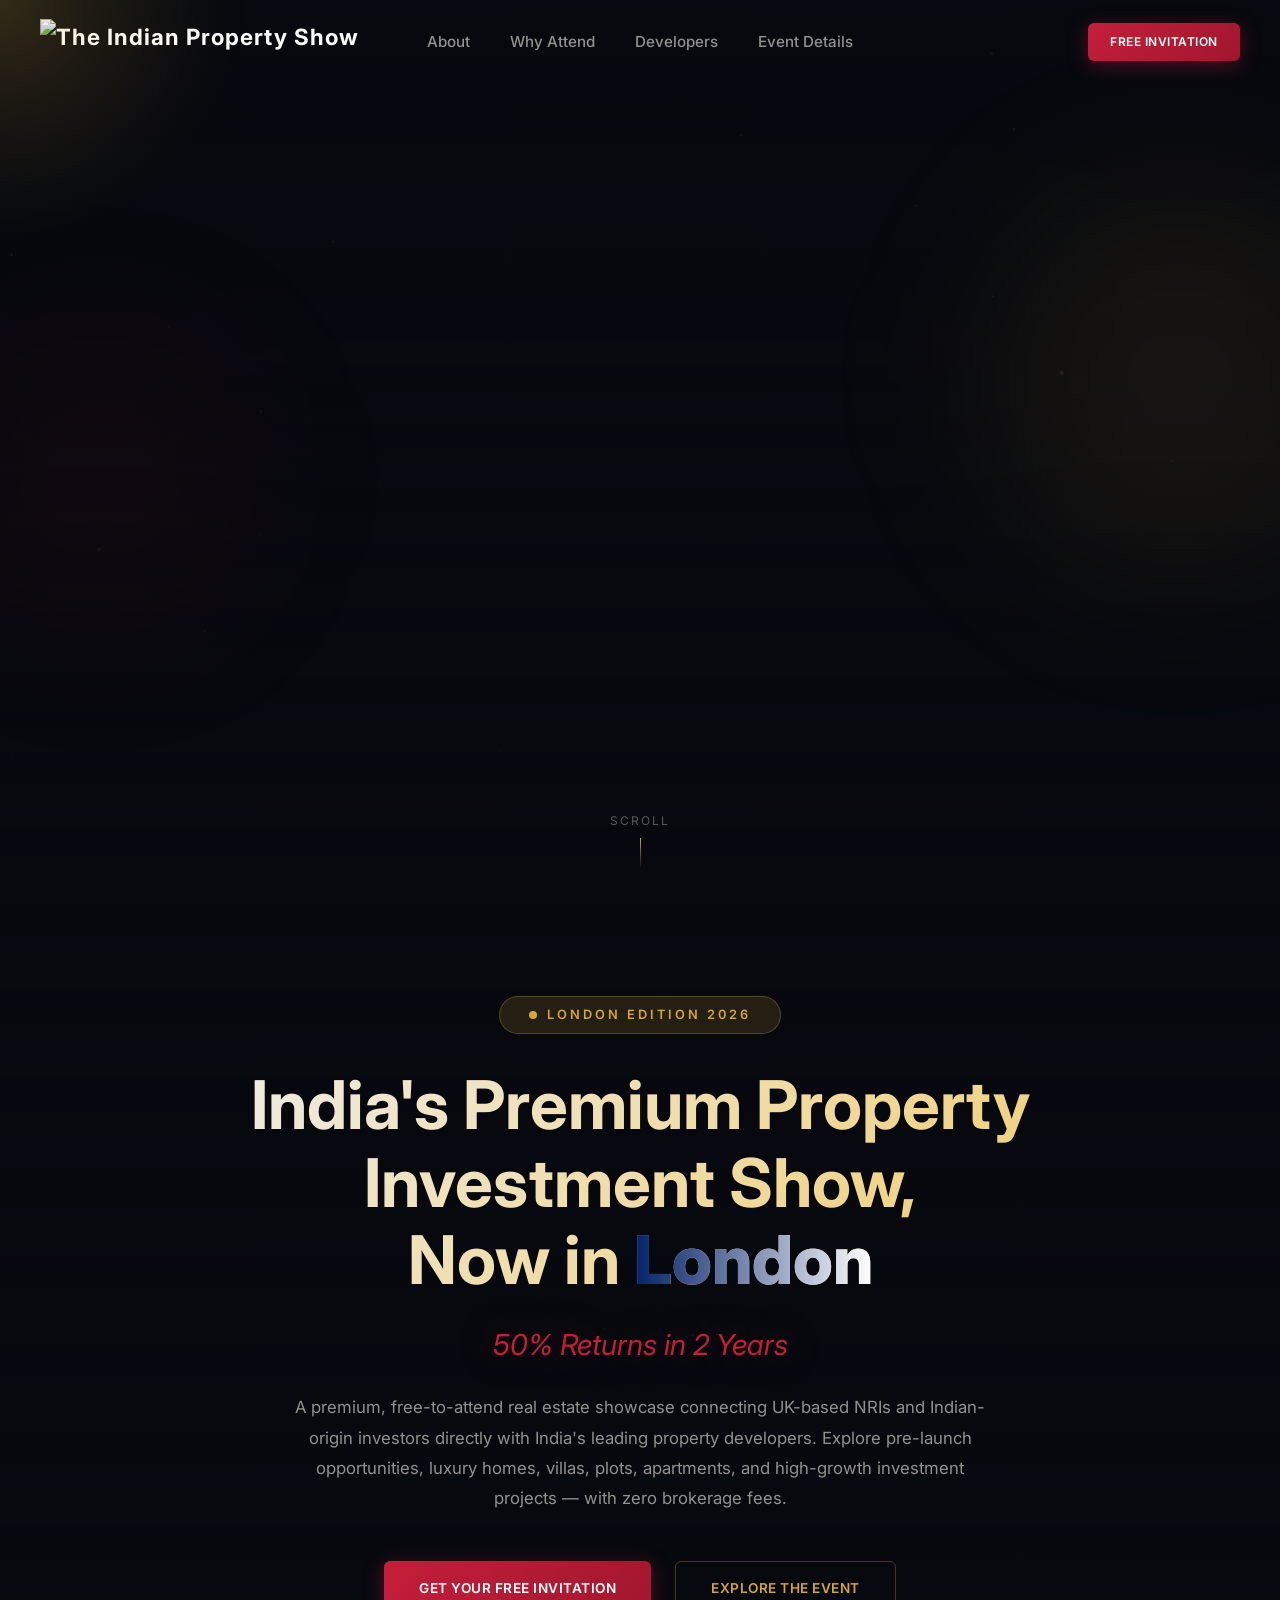
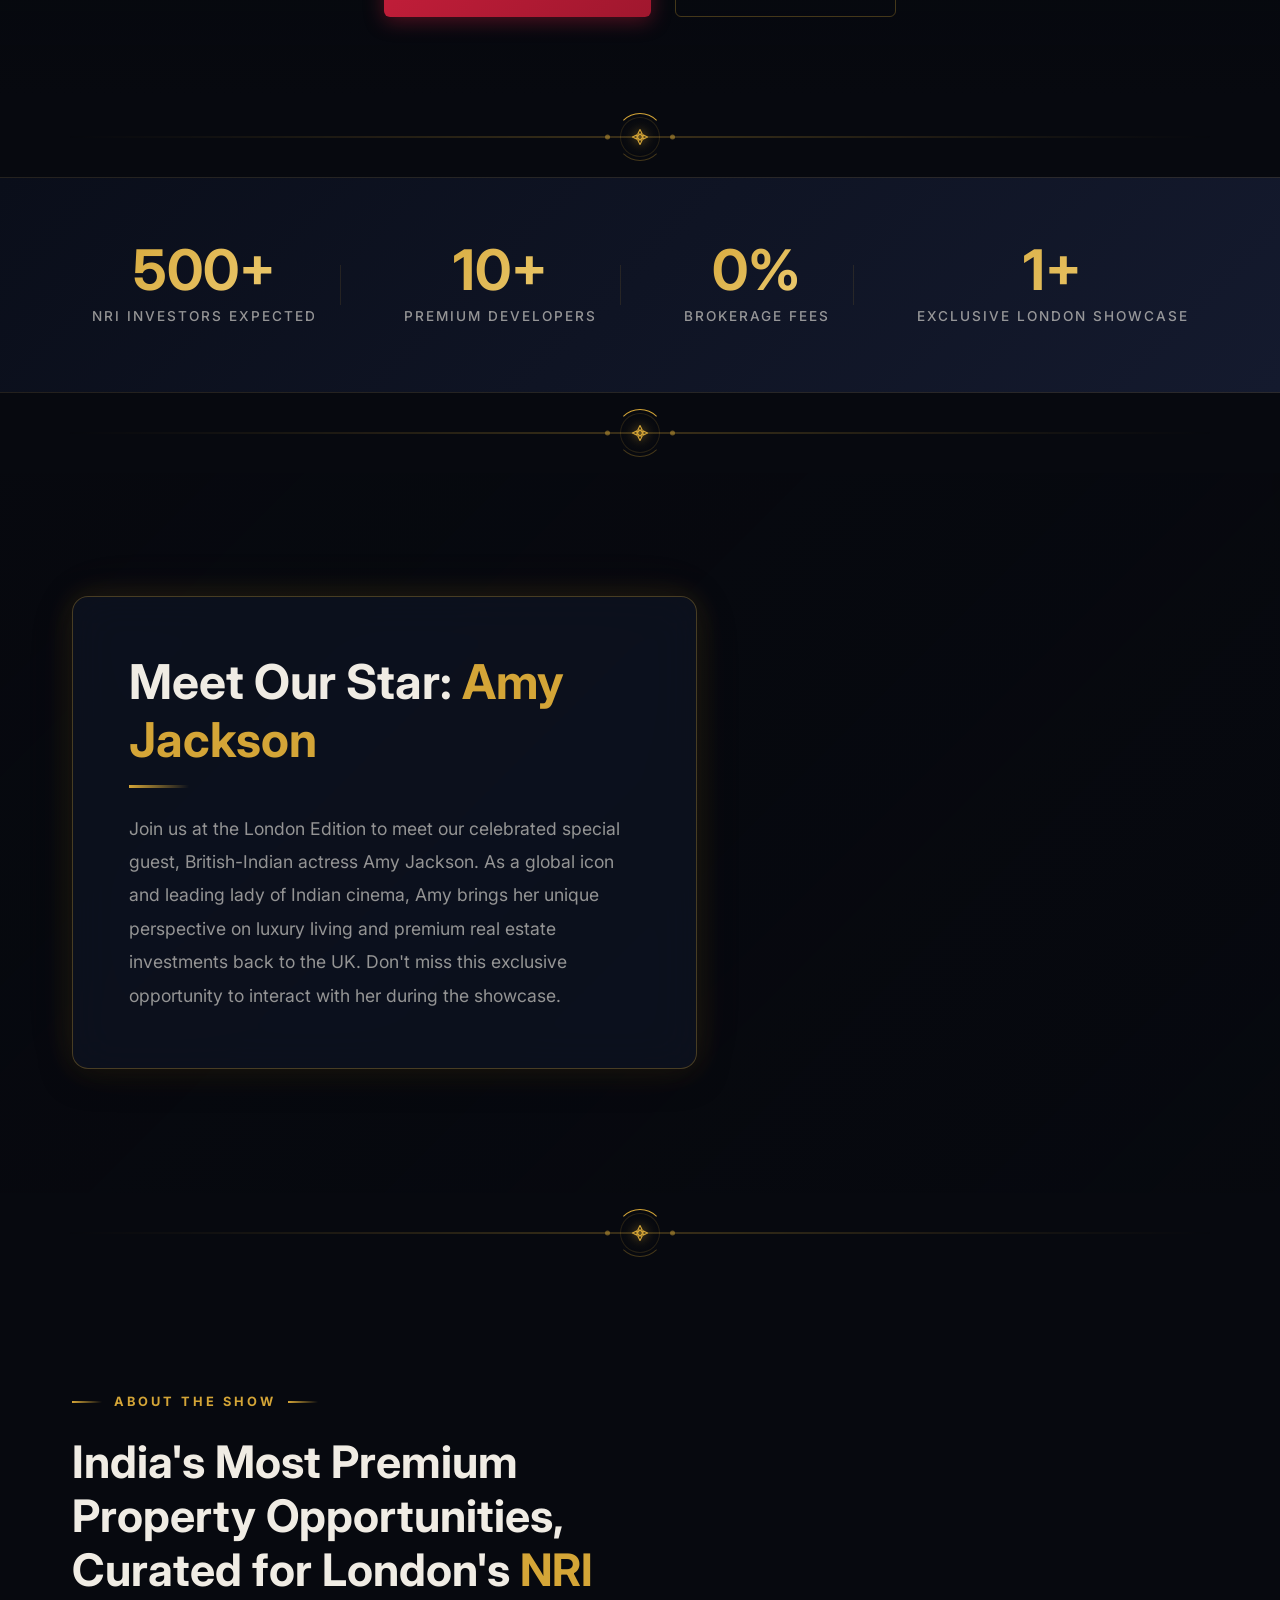
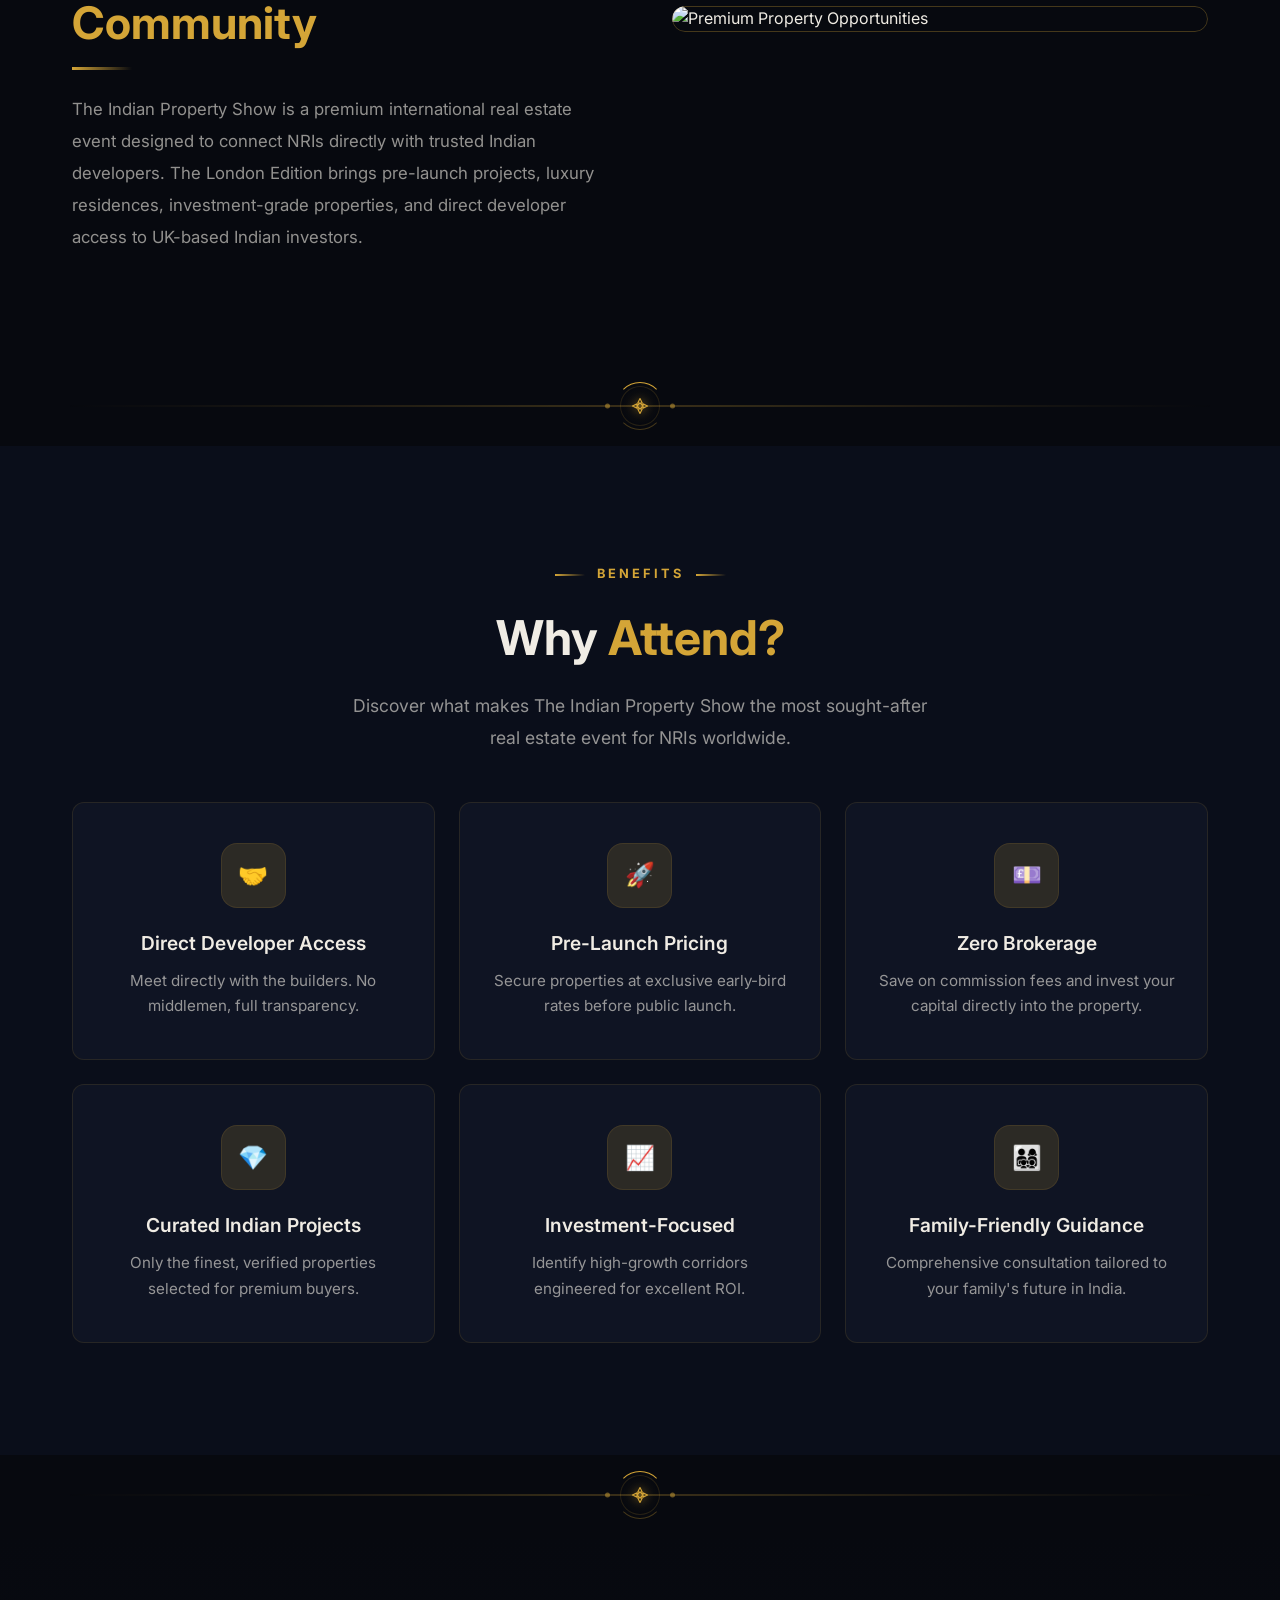
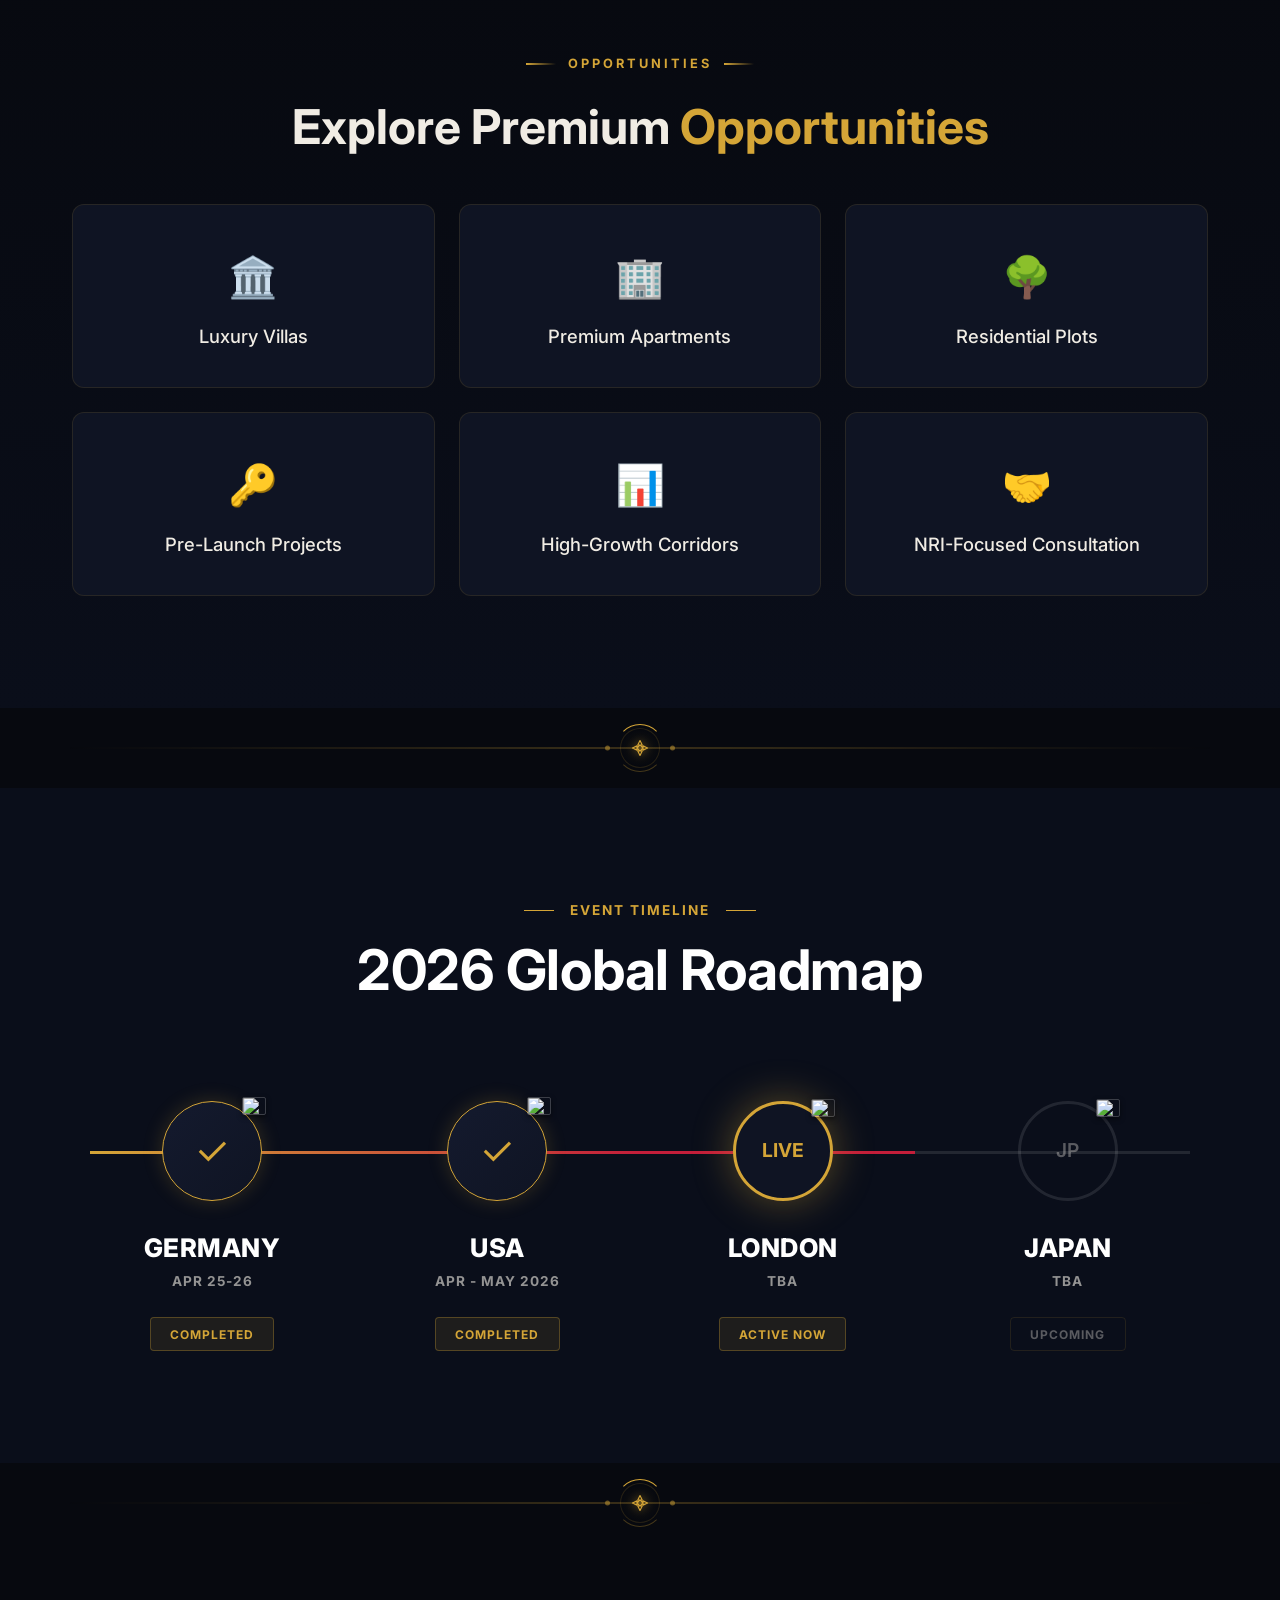
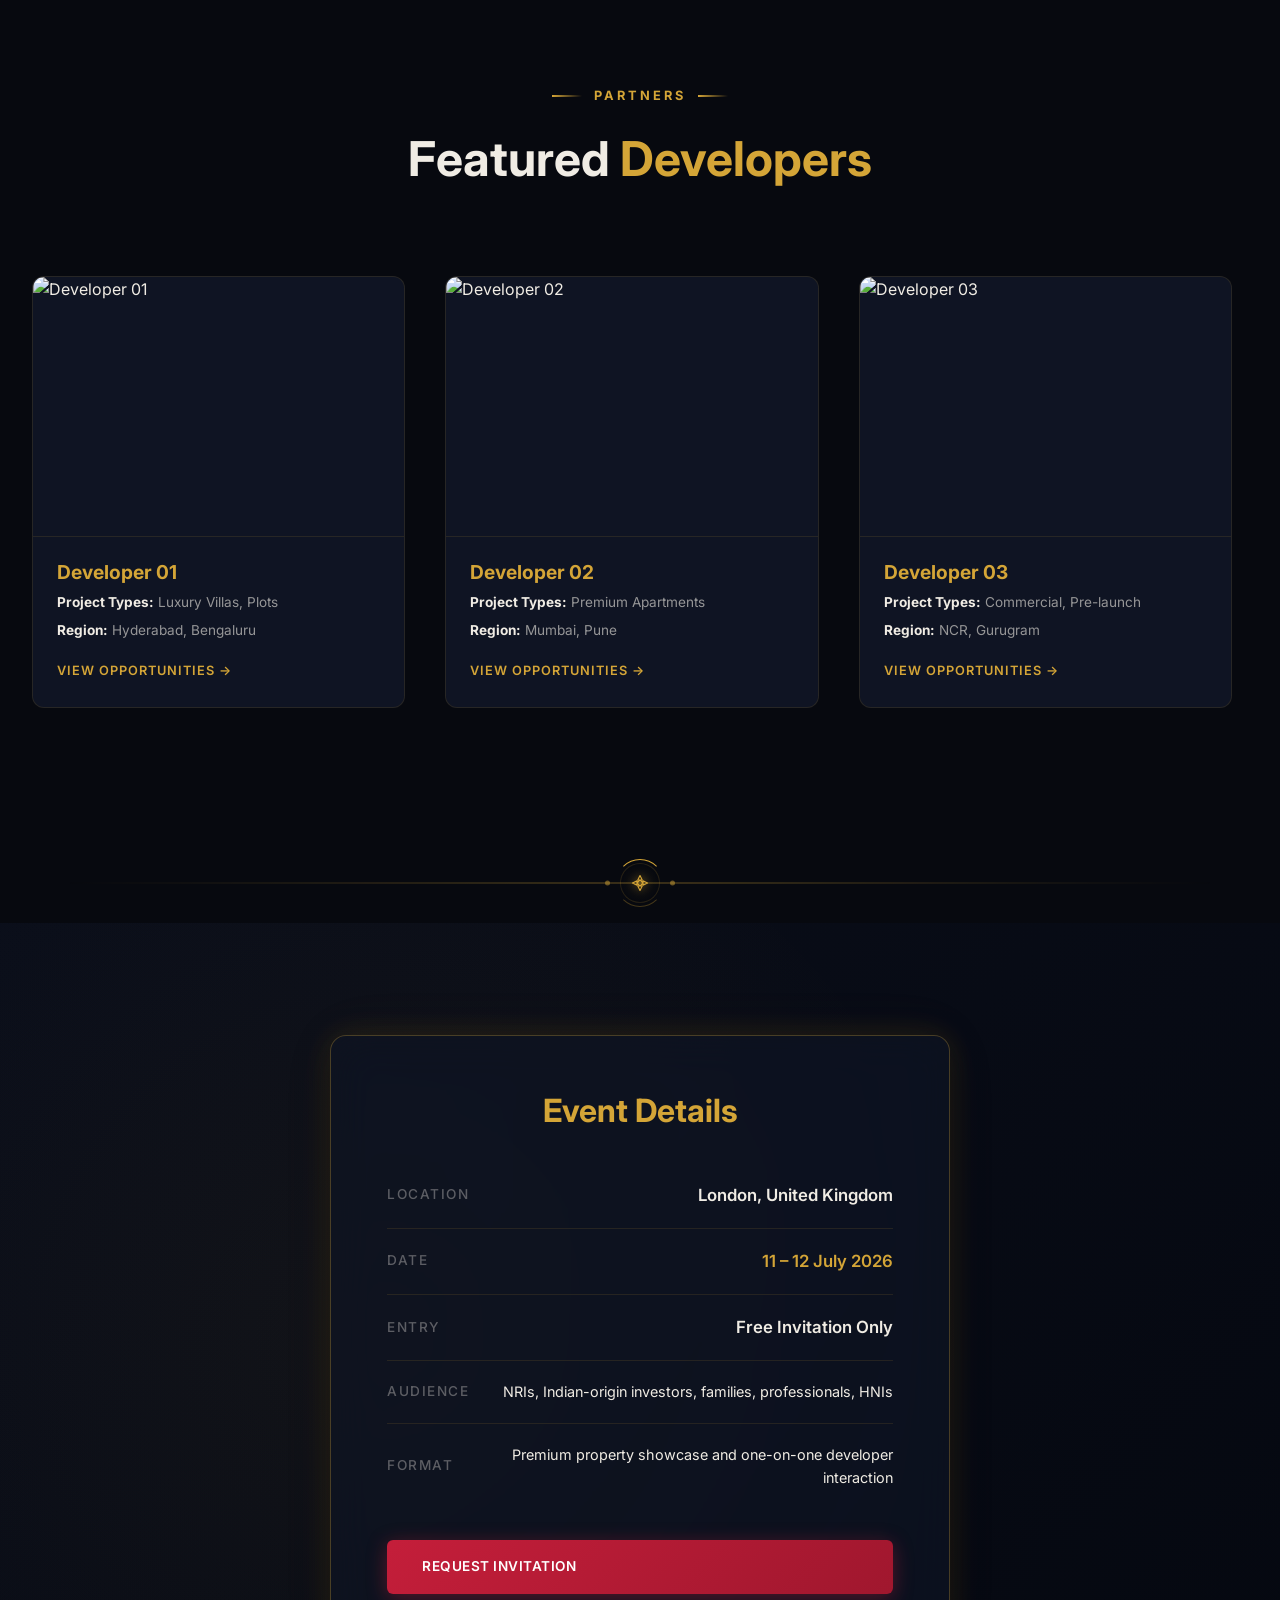
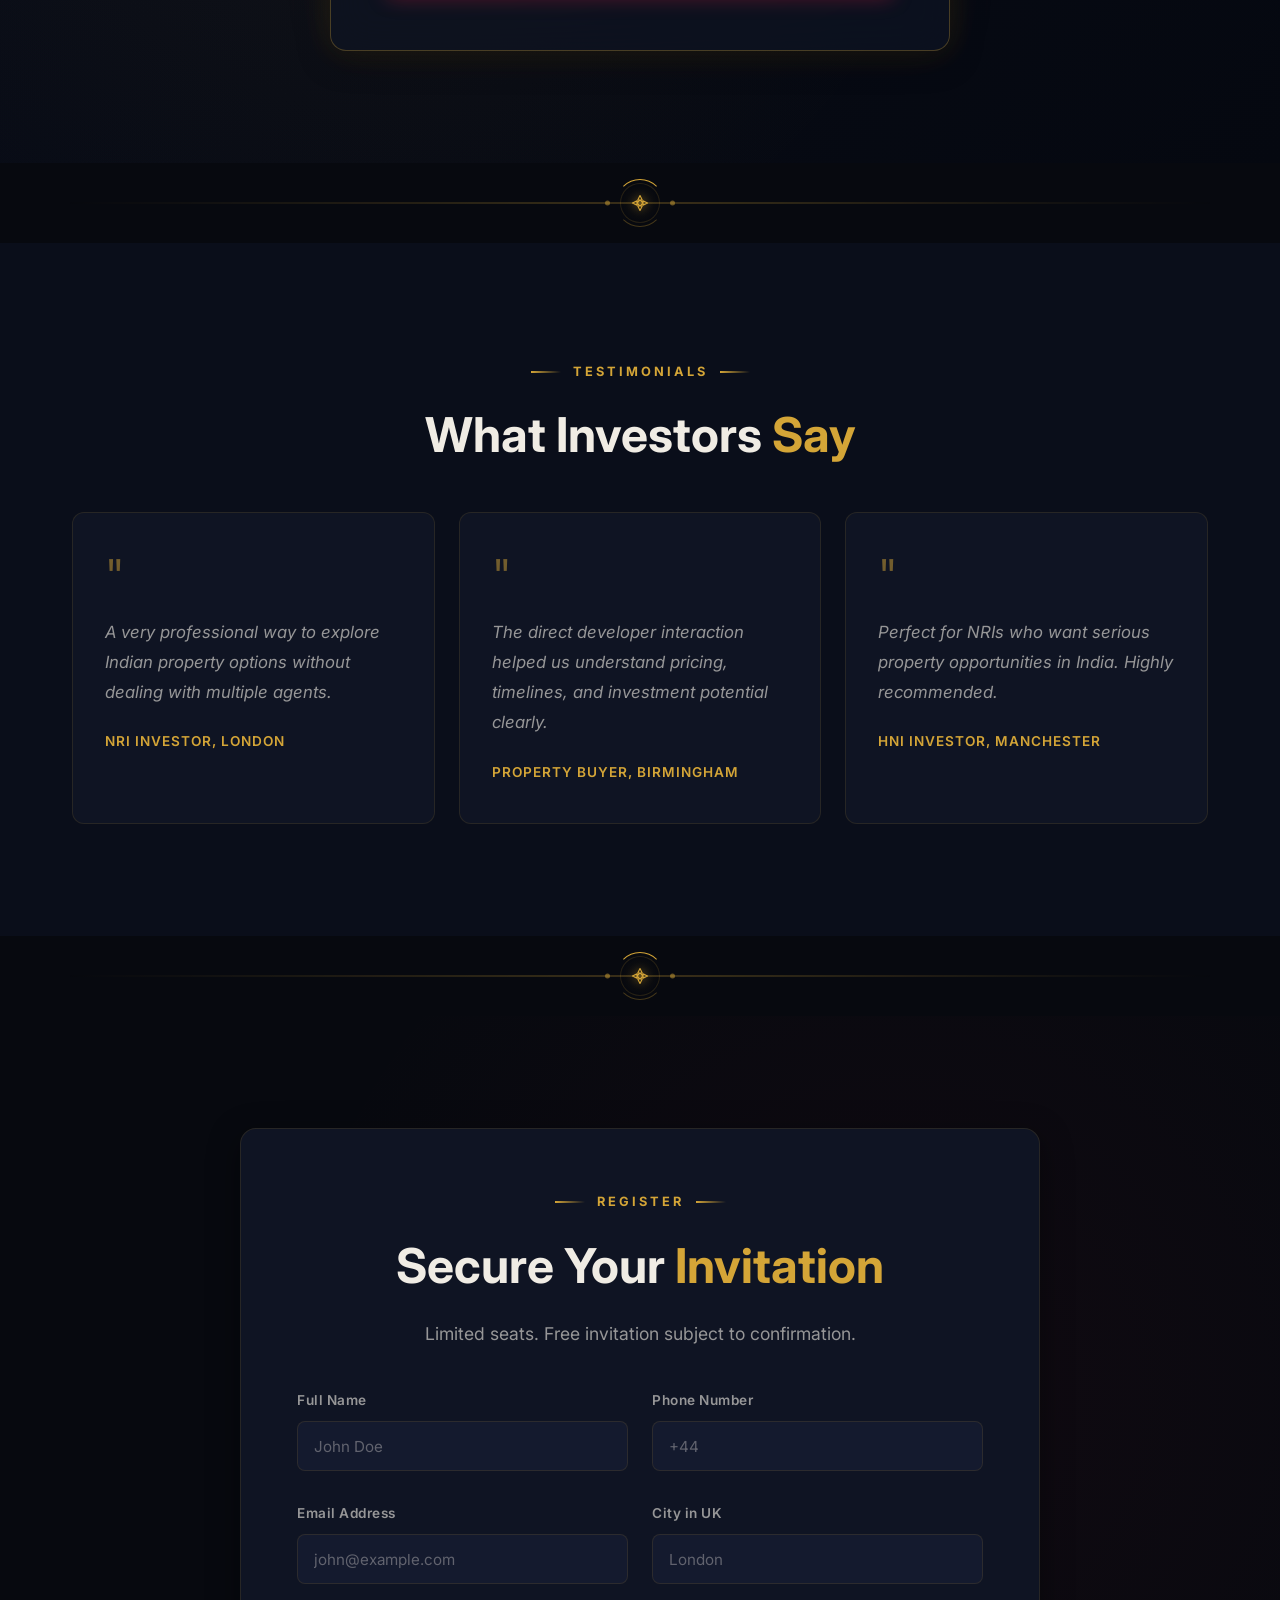
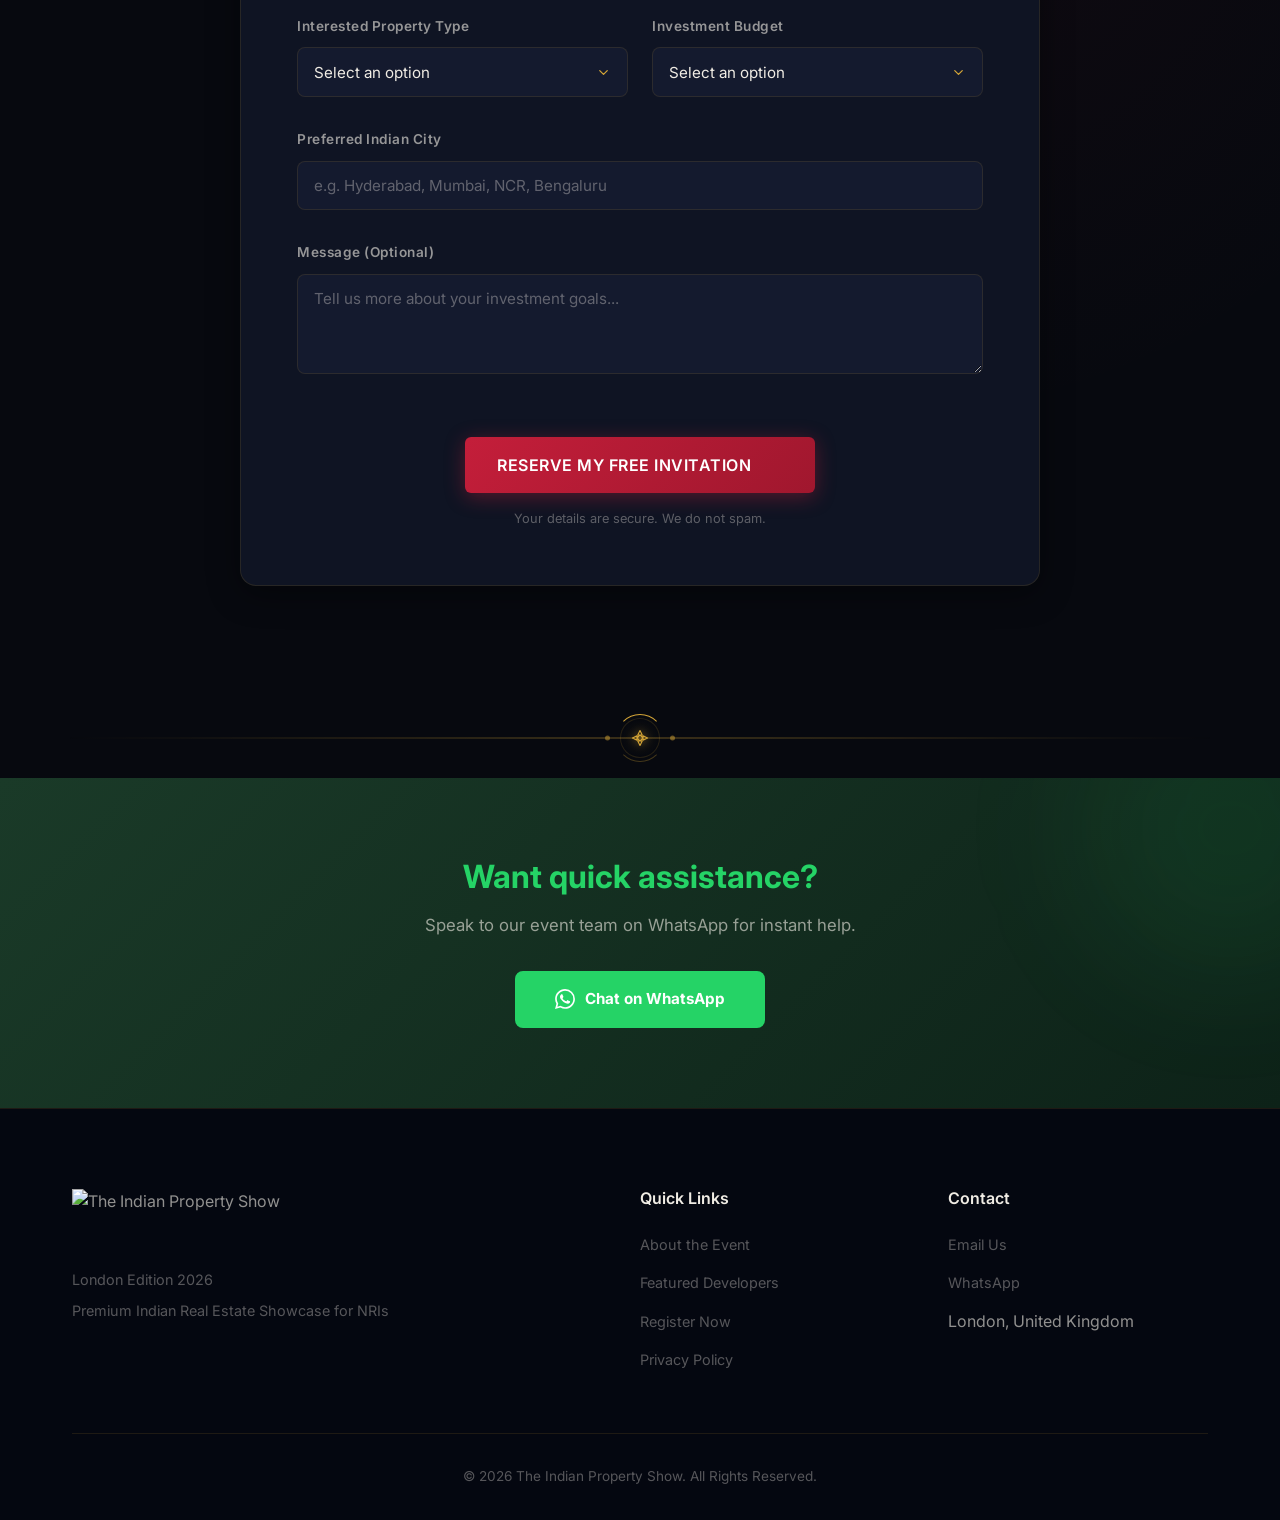
==== commit de4d0d3f: "Add files via upload" ====
--- a/index.html
+++ b/index.html
@@ -672,7 +672,7 @@
     /* ====== HEROES / AMY JACKSON SECTION ====== */
     .heroes-section {
       min-height: 80vh;
-      background-image: url('IMG_20260608_204629.png');
+      background-image: url('https://res.cloudinary.com/dozcviag7/image/upload/v1781103186/IMG_20260608_204629_ilooye.png');
       background-size: cover;
       background-position: center right;
       background-attachment: fixed;
@@ -2445,7 +2445,7 @@
   <!-- ====== HERO SECTION ====== -->
   <header class="hero" id="hero-section">
     <div class="hero-bg">
-      <img src="WhatsApp_Image_2026-06-08_at_11.23.50_AM_1.jpeg"
+      <img src="https://res.cloudinary.com/dozcviag7/image/upload/v1780919484/WhatsApp_Image_2026-06-08_at_11.23.50_AM_1_icuxpn.jpg"
         alt="Premium Indian Property Showcase - Night Cityscape" />
     </div>
     <div class="hero-orb hero-orb-1"></div>
@@ -2543,7 +2543,7 @@
   <section id="heroes" class="heroes-section">
     <div class="glassy-overlay"></div>
     <div class="heroine-wrapper">
-      <img src="1780930063430.png" alt="Amy Jackson" class="heroine-cutout-overlay" />
+      <img src="https://res.cloudinary.com/dozcviag7/image/upload/v1781103185/IMG_20260608_204547_nr6o2y.png" alt="Amy Jackson" class="heroine-cutout-overlay" />
     </div>
     <div class="container">
       <div class="hero-content-box reveal-left">
@@ -2592,7 +2592,7 @@
             investors.</p>
         </div>
         <div class="about-image reveal-right">
-          <img src="WhatsApp_Image_2026-06-08_at_11.23.50_AM_1.jpeg" alt="Premium Property Opportunities" />
+          <img src="https://res.cloudinary.com/dozcviag7/image/upload/v1780919484/WhatsApp_Image_2026-06-08_at_11.23.50_AM_1_icuxpn.jpg" alt="Premium Property Opportunities" />
         </div>
       </div>
     </div>
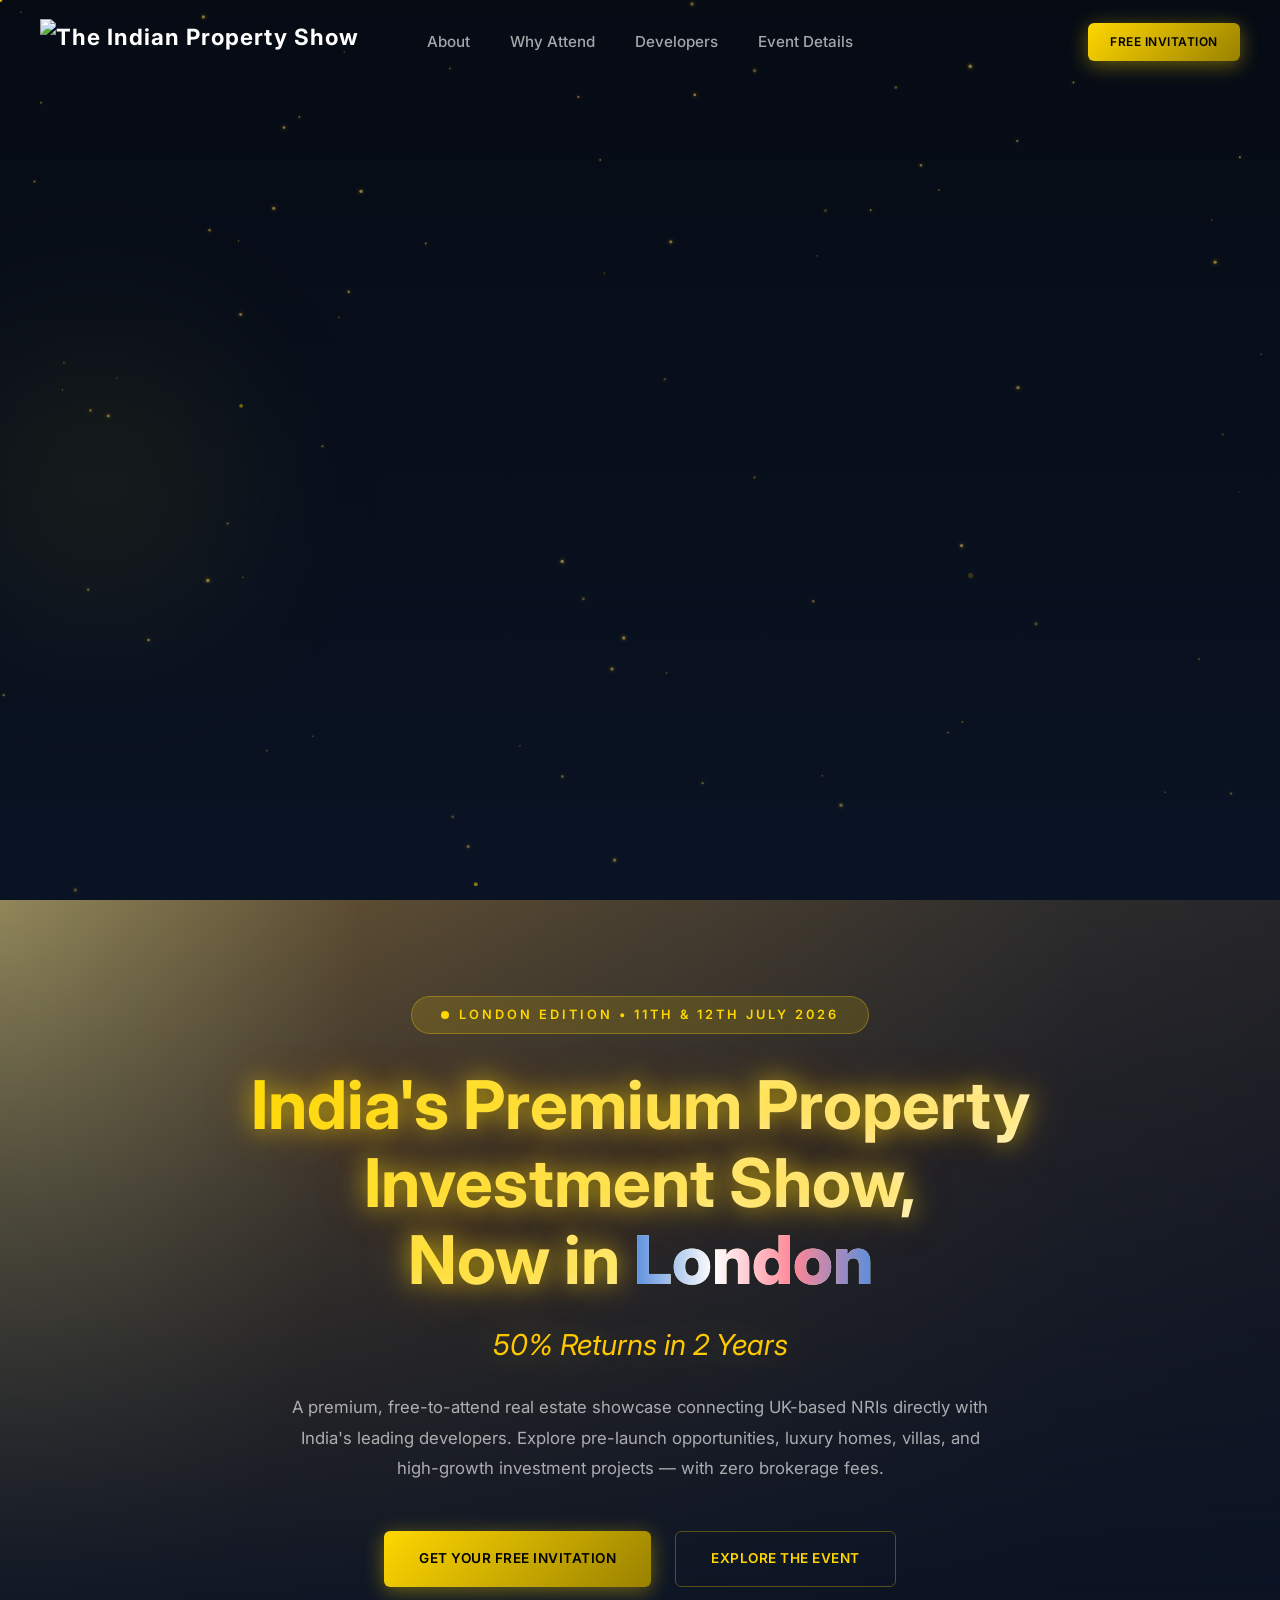
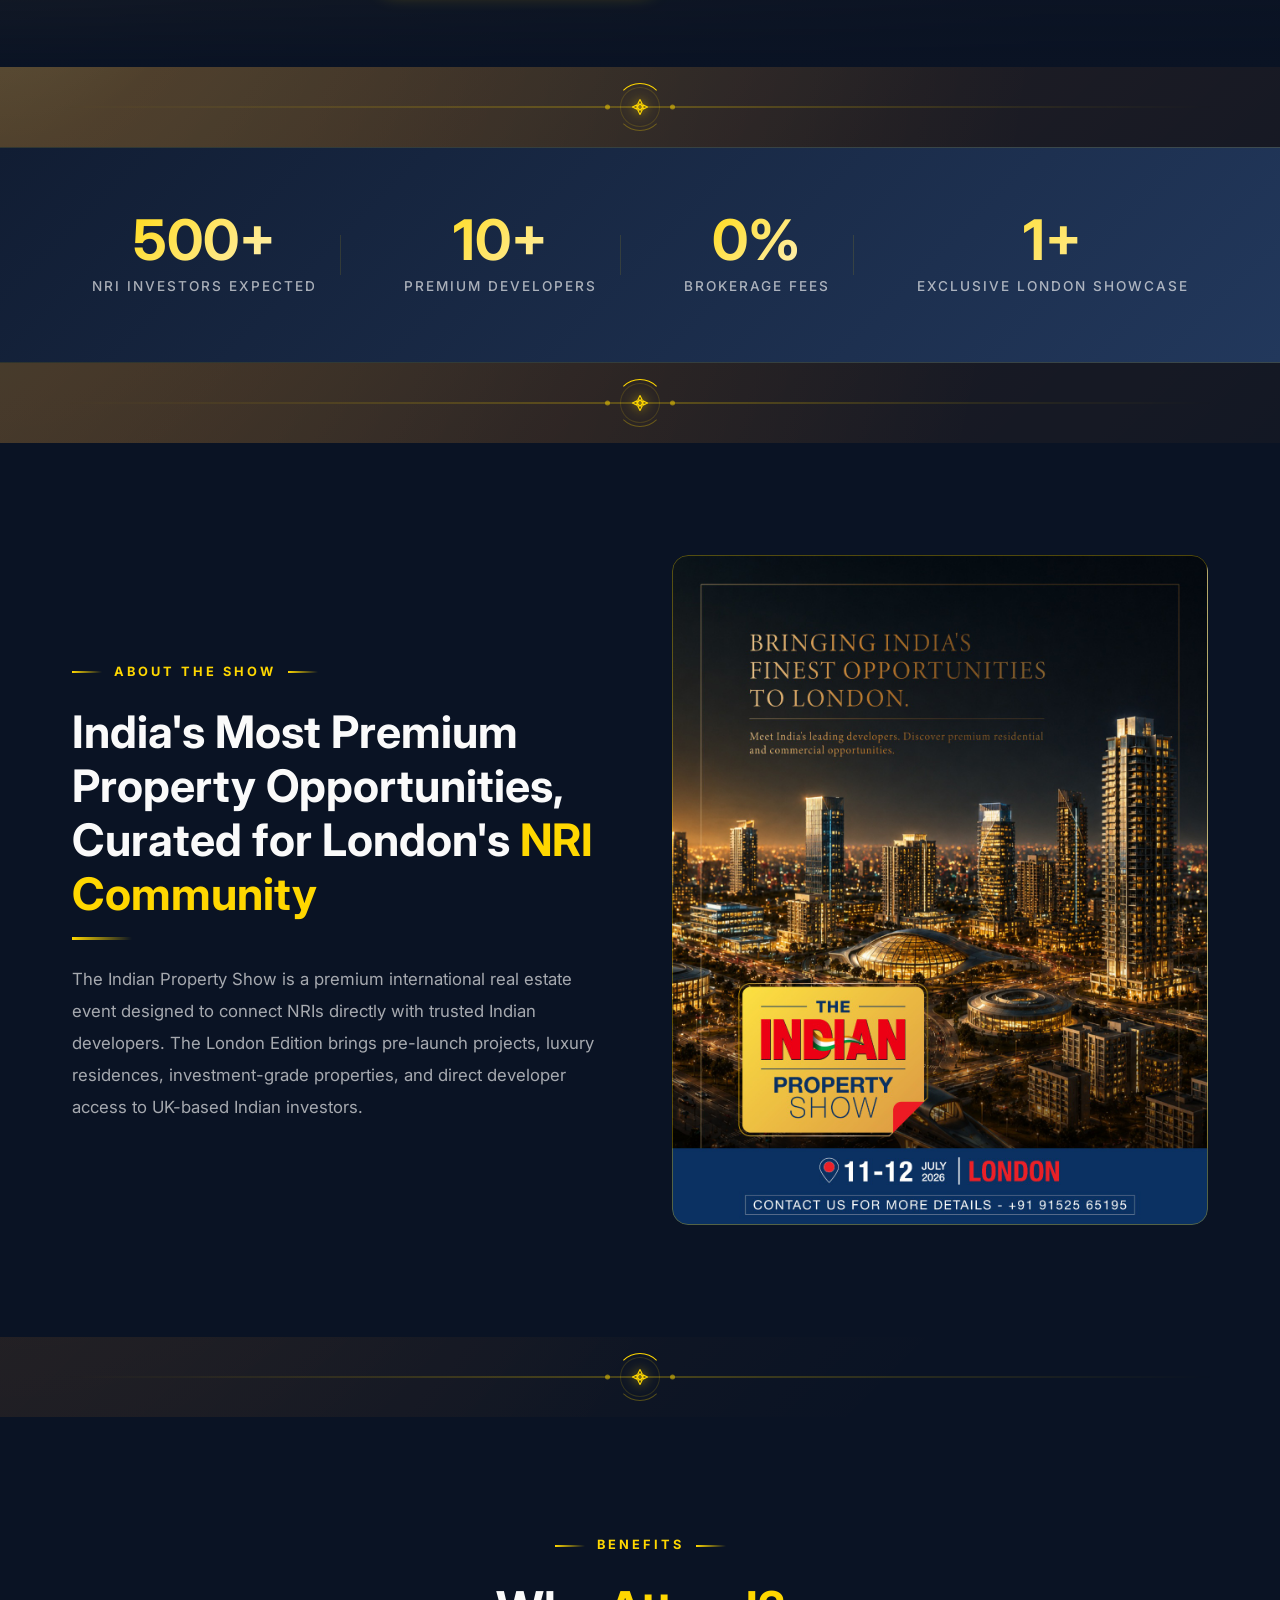
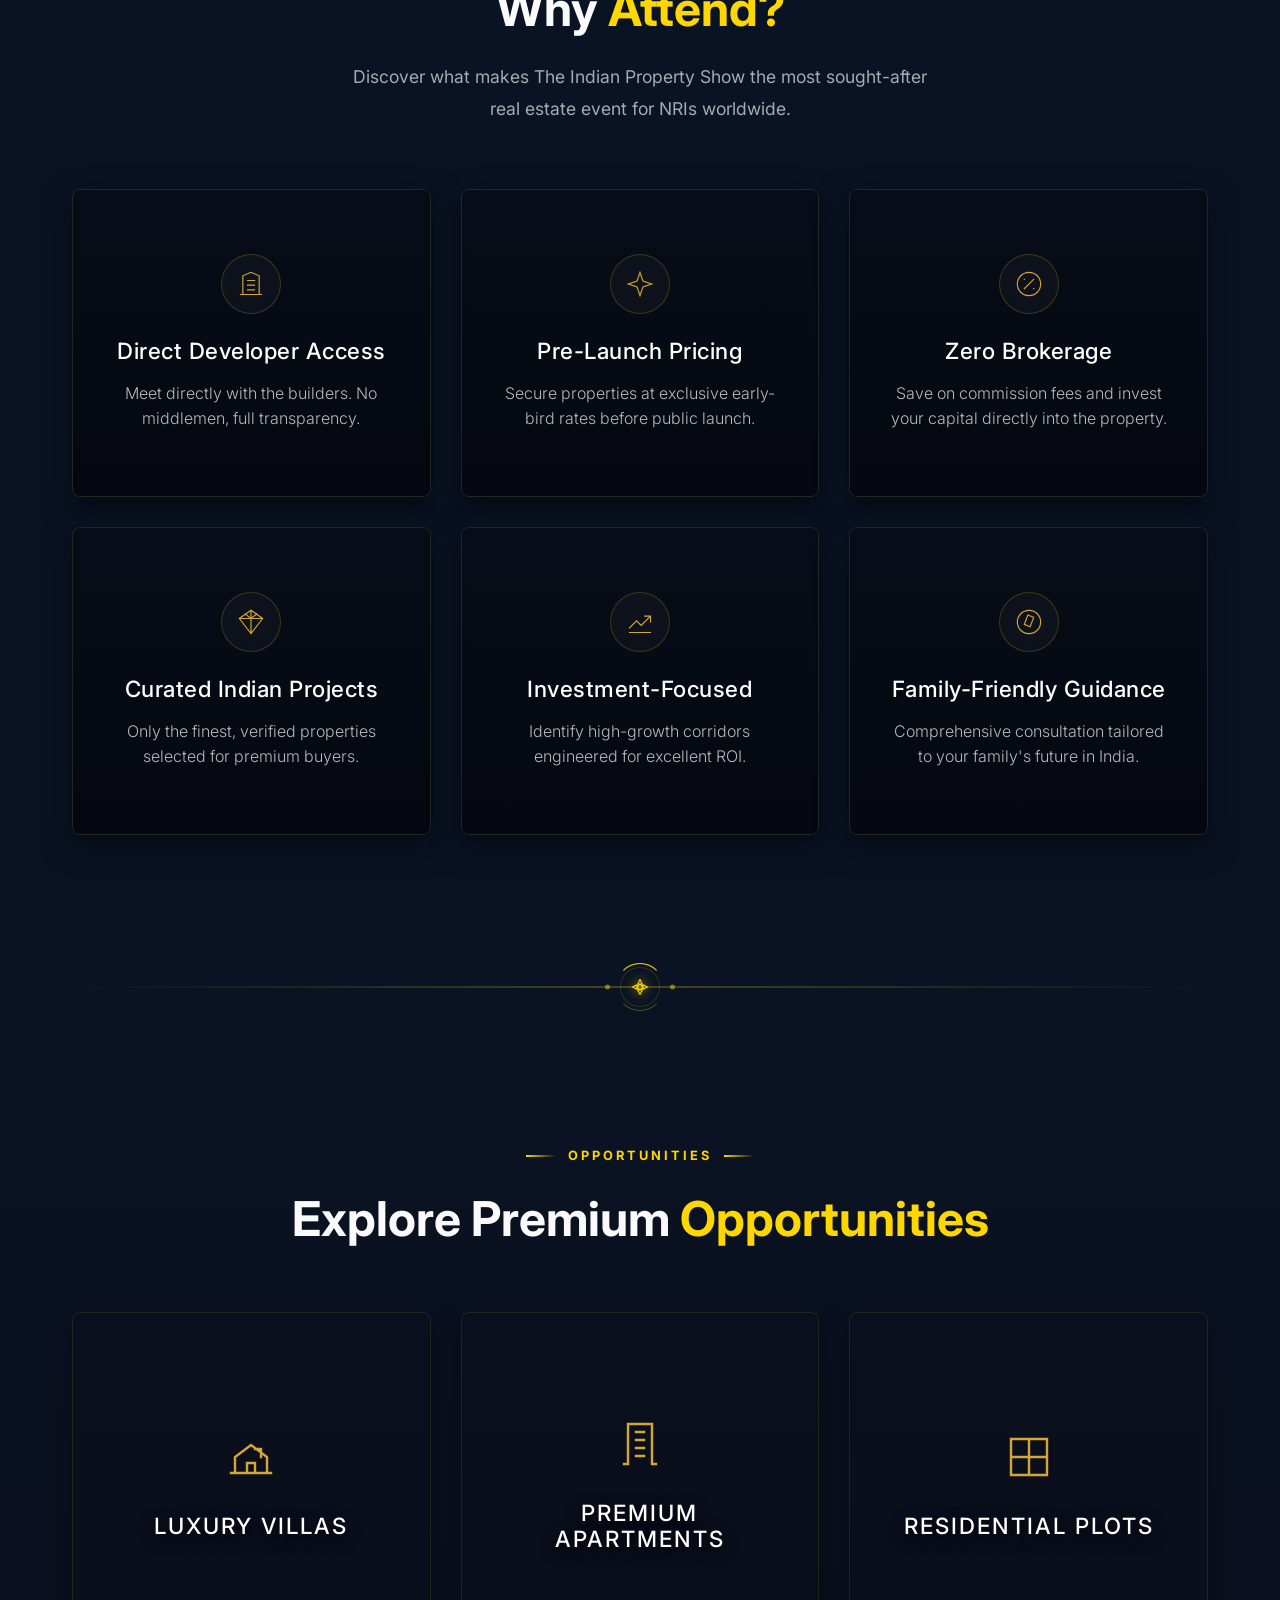
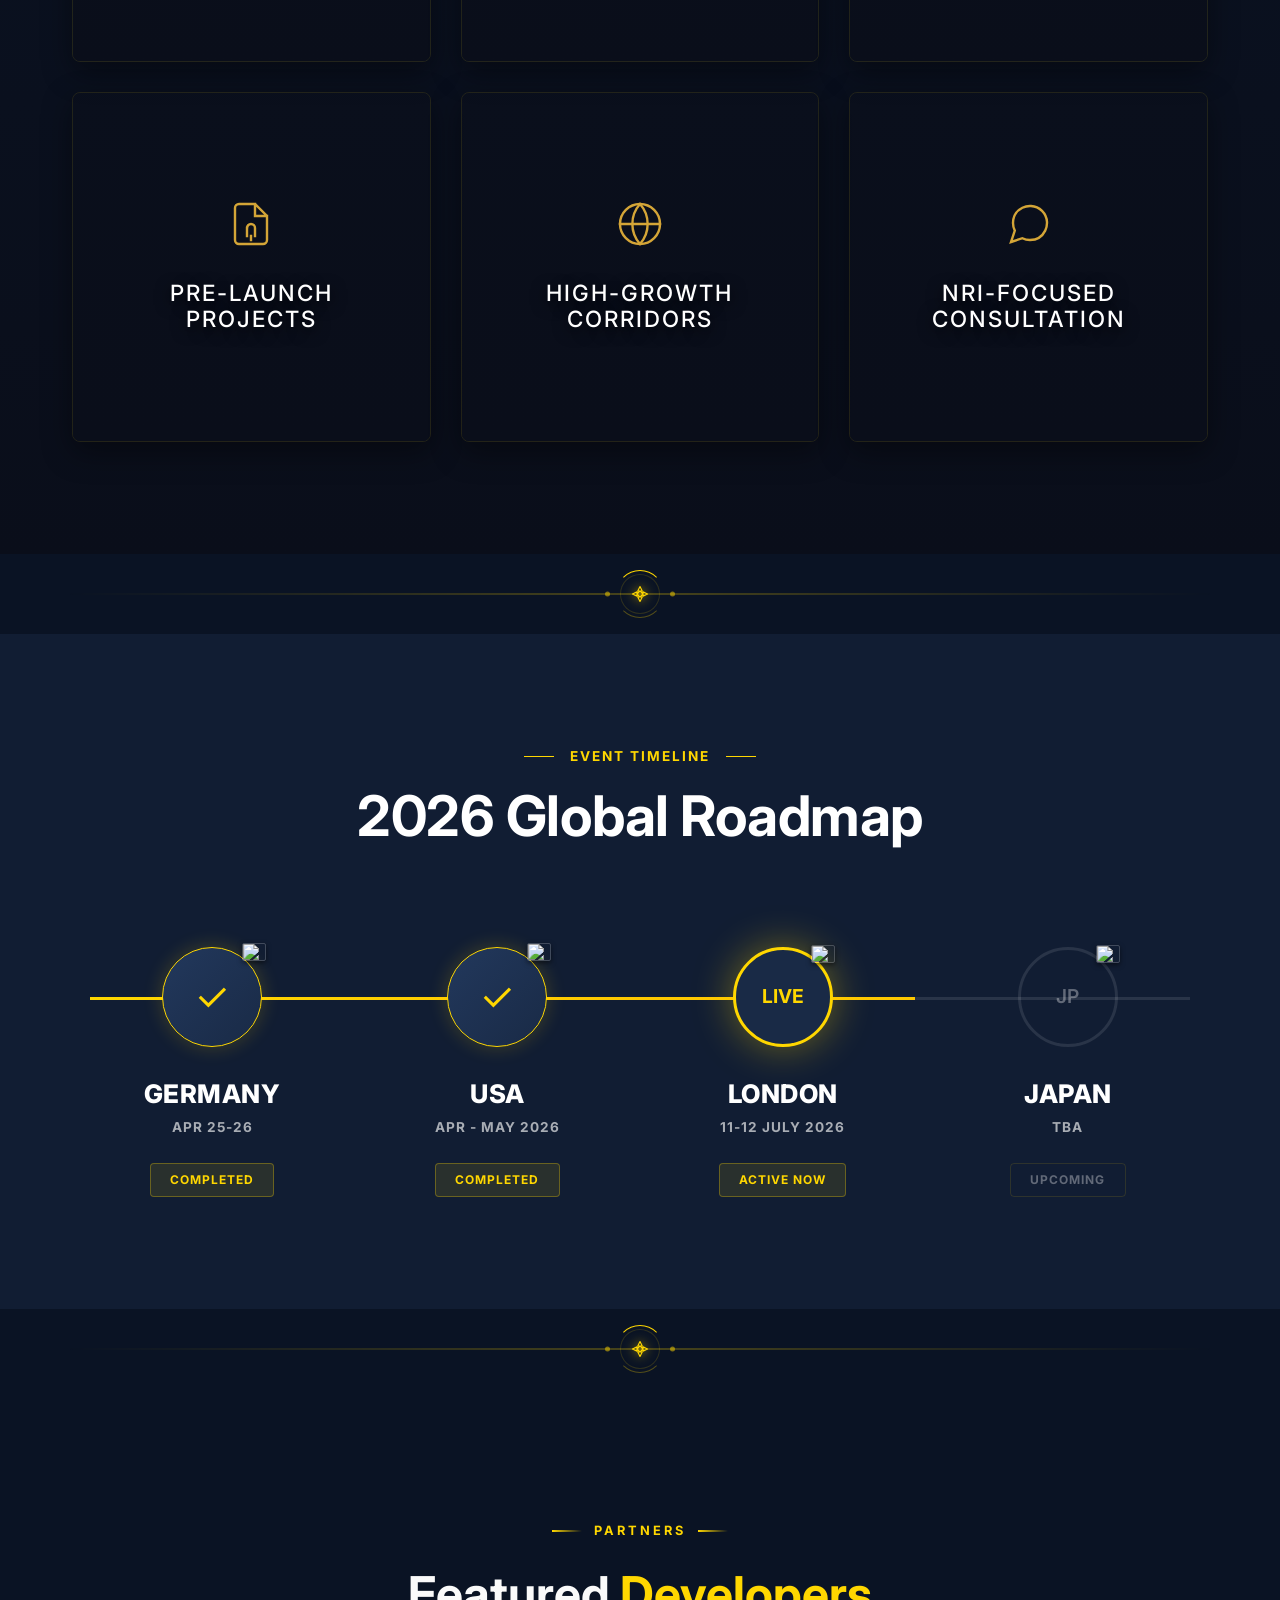
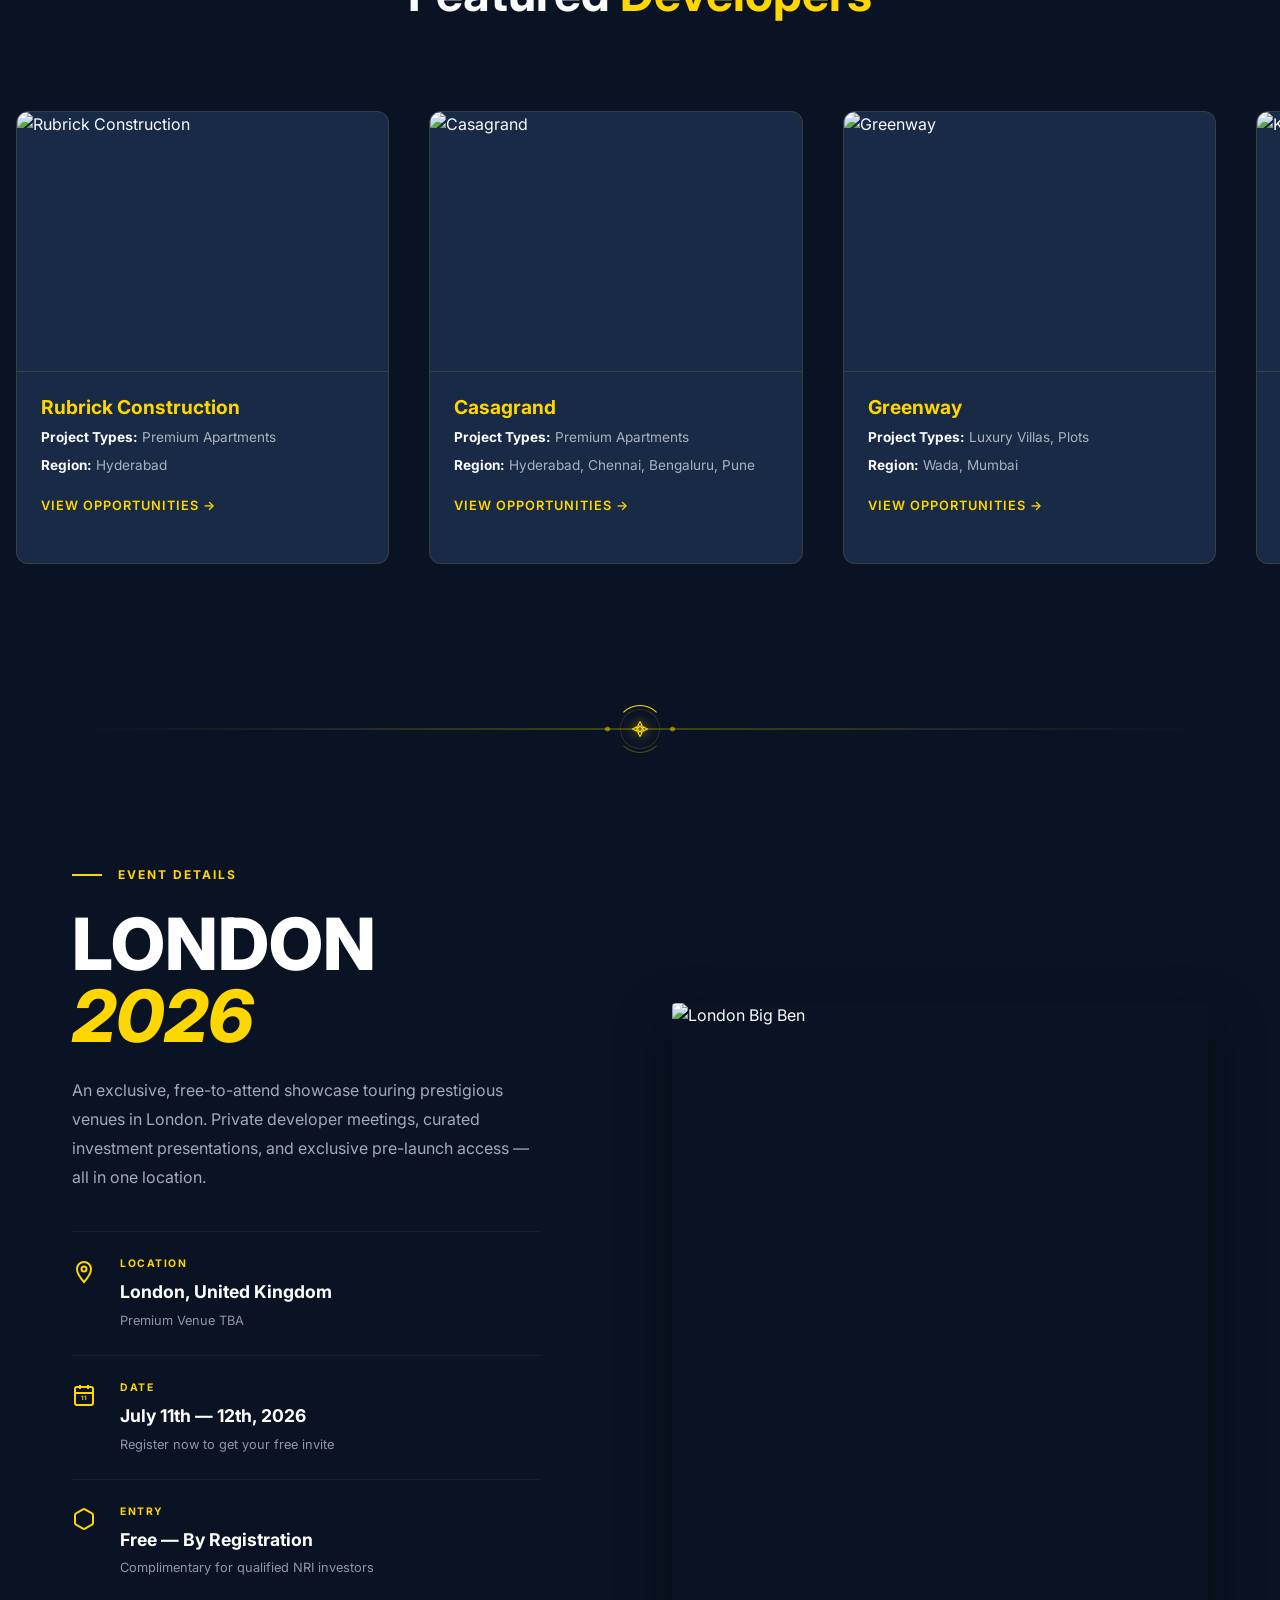
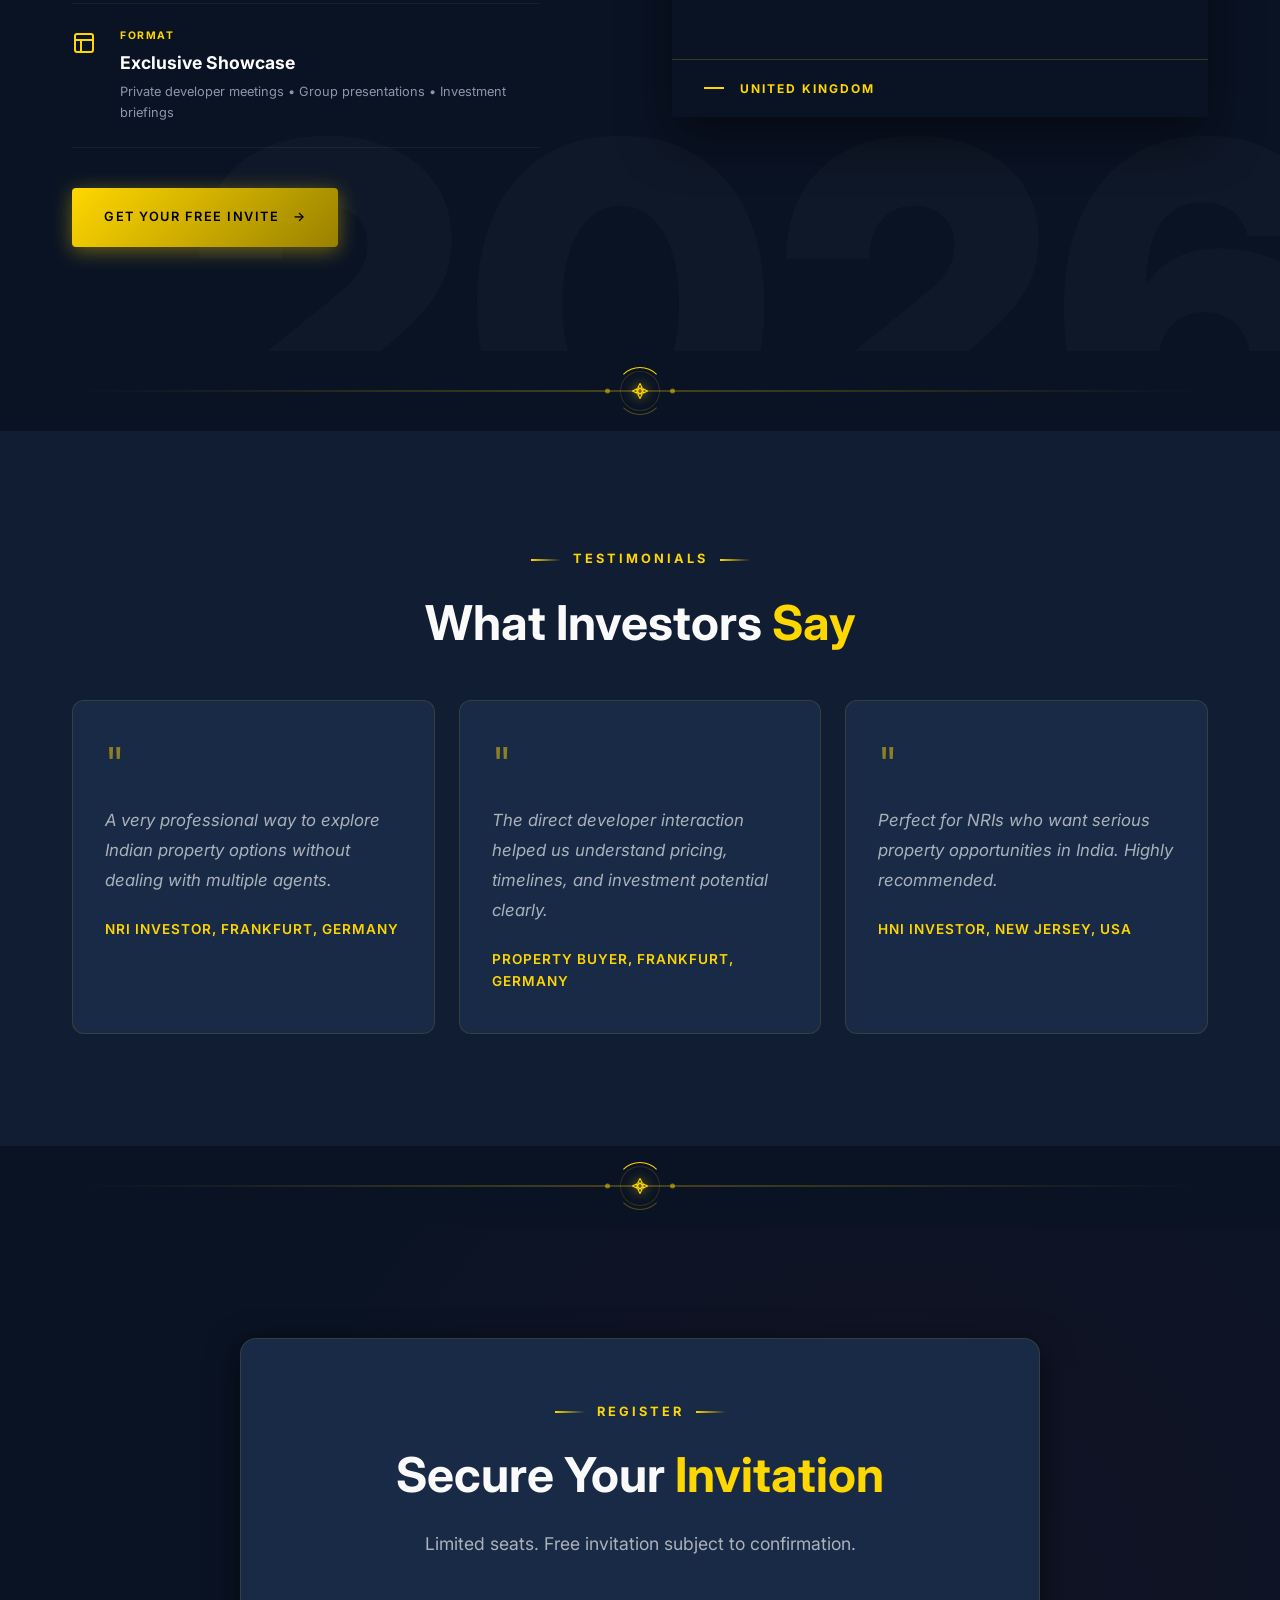
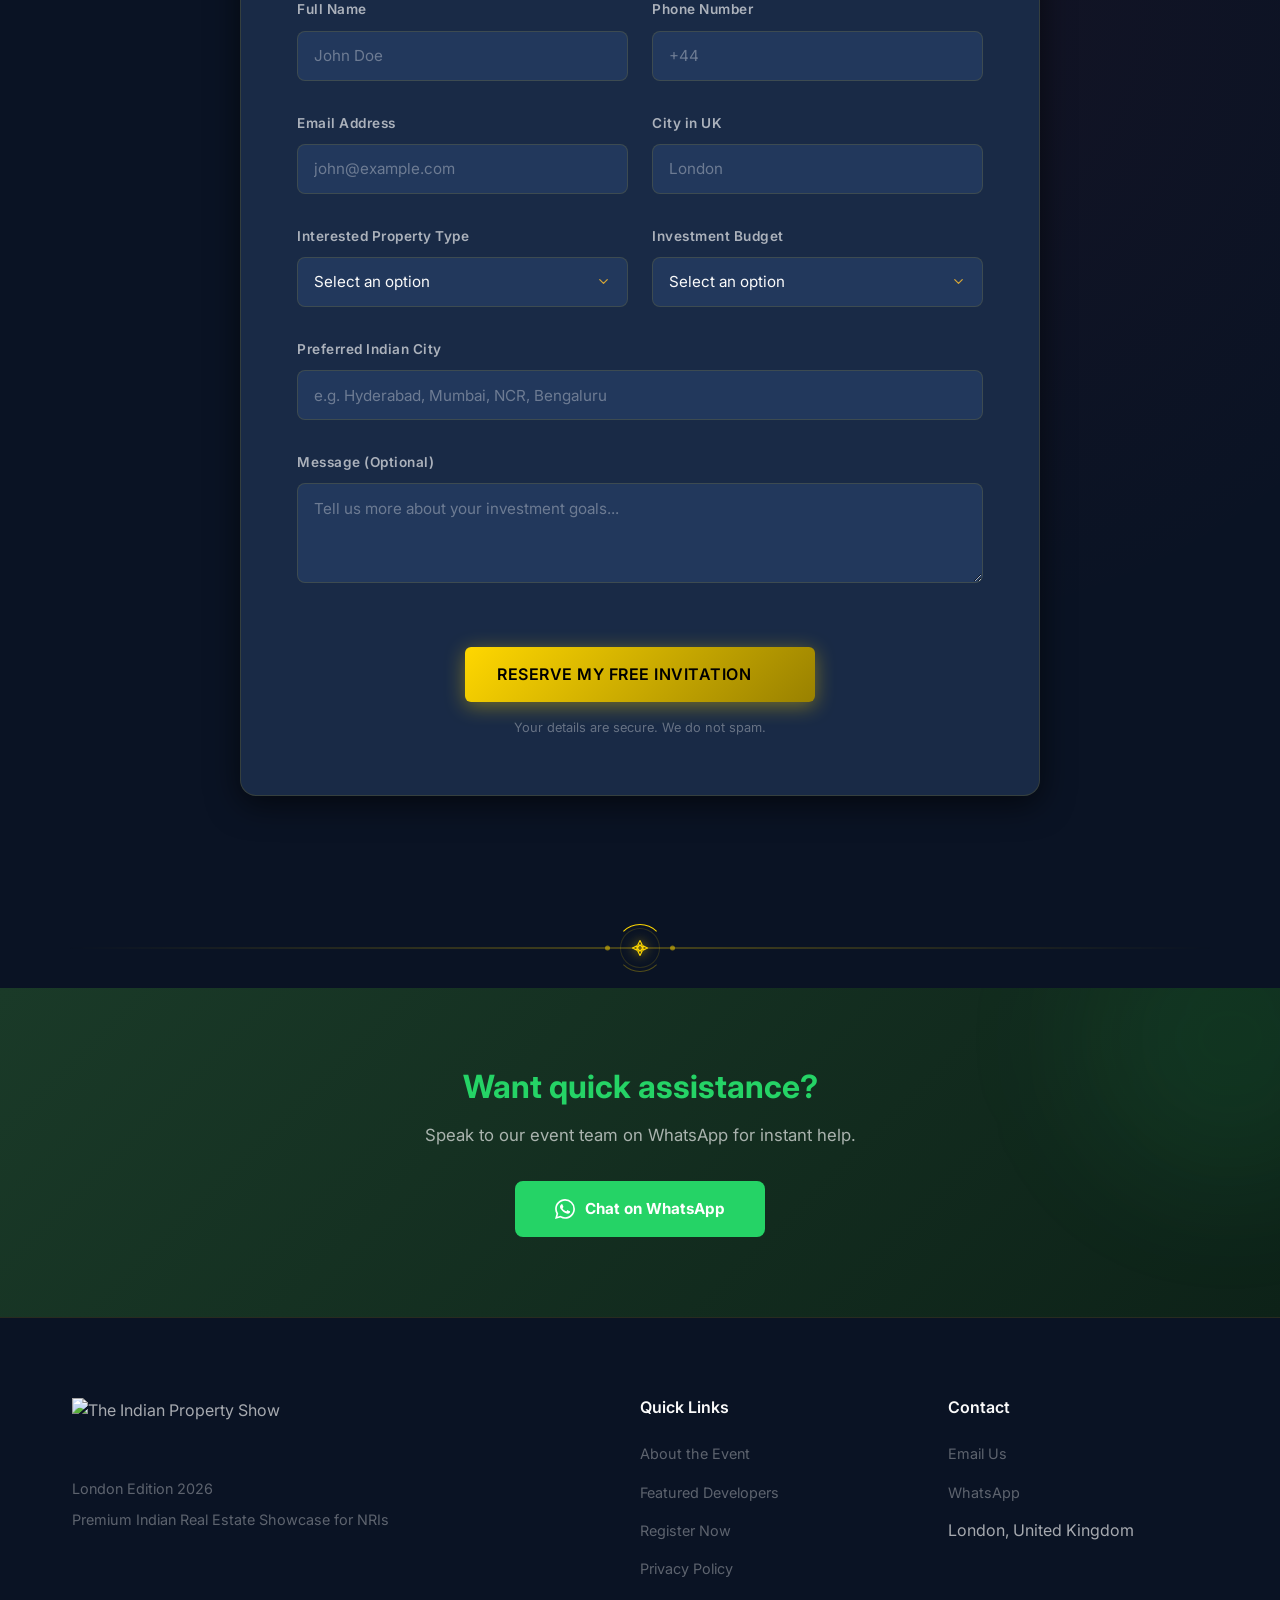
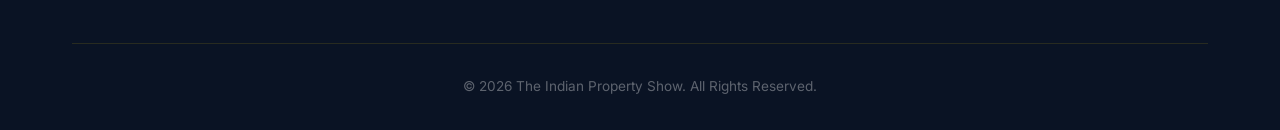
==== commit 528782b0: "Add files via upload" ====
--- a/index.html
+++ b/index.html
@@ -1,3584 +1,4236 @@
-<!DOCTYPE html>
-<html lang="en">
-
-<head>
-  <meta charset="UTF-8">
-  <meta name="viewport" content="width=device-width, initial-scale=1.0">
-  <title>The Indian Property Show — London Edition 2026</title>
-  <meta name="description"
-    content="Premium Indian real estate investment event in London. Explore luxury homes, villas, and high-growth investment projects tailored for NRIs.">
-  <!-- Google Fonts -->
-  <link rel="preconnect" href="https://fonts.googleapis.com">
-  <link rel="preconnect" href="https://fonts.gstatic.com" crossorigin>
-  <link href="https://fonts.googleapis.com/css2?family=Inter:wght@300;400;500;600;700;800&display=swap"
-    rel="stylesheet">
-  <style>
-    /* ============================================
-   PREMIUM DARK THEME — THE INDIAN PROPERTY SHOW
-   Color Palette matched to hero nightscape image:
-   Deep navy, warm gold, amber glows, rich blacks
-   ============================================ */
-
-    :root {
-      /* Core Dark Palette */
-      --color-bg-deep: #07090f;
-      --color-bg-primary: #0a0e1a;
-      --color-bg-card: #0f1423;
-      --color-bg-elevated: #141a2e;
-      --color-bg-glass: rgba(15, 20, 35, 0.7);
-
-      /* Accent Colors */
-      --color-gold: #D4A537;
-      --color-gold-light: #f0d078;
-      --color-gold-dim: rgba(212, 165, 55, 0.15);
-      --color-amber: #e8923a;
-      --color-red: #C41E3A;
-      --color-red-glow: rgba(196, 30, 58, 0.4);
-      --color-blue-accent: #1e3a6a;
-
-      /* Text */
-      --color-text-primary: #f0ece4;
-      --color-text-secondary: rgba(240, 236, 228, 0.6);
-      --color-text-muted: rgba(240, 236, 228, 0.35);
-
-      /* Borders */
-      --border-subtle: rgba(212, 165, 55, 0.12);
-      --border-glow: rgba(212, 165, 55, 0.3);
-
-      /* Typography */
-      --font-heading: 'Inter', sans-serif;
-      --font-body: 'Inter', sans-serif;
-
-      /* Motion */
-      --ease-premium: cubic-bezier(0.25, 0.8, 0.25, 1);
-      --ease-bounce: cubic-bezier(0.34, 1.56, 0.64, 1);
-      --transition-smooth: 0.4s var(--ease-premium);
-      --transition-fast: 0.25s var(--ease-premium);
-
-      /* Shadows */
-      --shadow-glow-gold: 0 0 30px rgba(212, 165, 55, 0.15), 0 0 60px rgba(212, 165, 55, 0.05);
-      --shadow-glow-red: 0 0 30px rgba(196, 30, 58, 0.2);
-      --shadow-card: 0 8px 32px rgba(0, 0, 0, 0.4);
-      --shadow-card-hover: 0 16px 48px rgba(0, 0, 0, 0.5), 0 0 30px rgba(212, 165, 55, 0.08);
-    }
-
-    /* ====== RESET & BASE ====== */
-    *,
-    *::before,
-    *::after {
-      margin: 0;
-      padding: 0;
-      box-sizing: border-box;
-    }
-
-    html {
-      scroll-behavior: smooth;
-      scrollbar-width: thin;
-      scrollbar-color: var(--color-gold) var(--color-bg-deep);
-    }
-
-    html::-webkit-scrollbar {
-      width: 8px;
-    }
-
-    html::-webkit-scrollbar-track {
-      background: var(--color-bg-deep);
-    }
-
-    html::-webkit-scrollbar-thumb {
-      background: var(--color-gold);
-      border-radius: 4px;
-    }
-
-    body {
-      font-family: var(--font-body);
-      color: var(--color-text-primary);
-      background-color: var(--color-bg-deep);
-      line-height: 1.6;
-      /* Removed overflow-x: hidden as it breaks position: sticky */
-      -webkit-font-smoothing: antialiased;
-    }
-
-    /* Prevent horizontal scroll globally without breaking sticky */
-    html,
-    body {
-      overflow-x: clip;
-    }
-
-    h1,
-    h2,
-    h3,
-    h4,
-    h5,
-    h6 {
-      font-family: var(--font-heading);
-      font-weight: 700;
-      line-height: 1.2;
-    }
-
-    a {
-      text-decoration: none;
-      color: inherit;
-    }
-
-    img {
-      max-width: 100%;
-      display: block;
-    }
-
-    .container {
-      max-width: 1200px;
-      margin: 0 auto;
-      padding: 0 2rem;
-    }
-
-    /* ====== GLOBAL SECTION STYLES ====== */
-    section {
-      padding: 7rem 0;
-      position: relative;
-      overflow: hidden;
-    }
-
-    .section-tag {
-      display: inline-flex;
-      align-items: center;
-      gap: 0.75rem;
-      font-size: 0.8rem;
-      font-weight: 700;
-      color: var(--color-gold);
-      letter-spacing: 3px;
-      text-transform: uppercase;
-      margin-bottom: 1.5rem;
-    }
-
-    .section-tag .line {
-      width: 30px;
-      height: 2px;
-      background: linear-gradient(90deg, var(--color-gold), transparent);
-    }
-
-    .section-heading {
-      font-size: 3rem;
-      color: var(--color-text-primary);
-      margin-bottom: 1.5rem;
-      position: relative;
-    }
-
-    .section-heading .gold {
-      color: var(--color-gold);
-    }
-
-    .section-subtext {
-      font-size: 1.1rem;
-      color: var(--color-text-secondary);
-      max-width: 600px;
-      line-height: 1.8;
-    }
-
-    .text-center {
-      text-align: center;
-    }
-
-    .text-center .section-subtext {
-      margin-left: auto;
-      margin-right: auto;
-    }
-
-    /* ====== BUTTONS ====== */
-    .btn {
-      display: inline-flex;
-      align-items: center;
-      gap: 0.5rem;
-      padding: 1rem 2.2rem;
-      font-weight: 600;
-      border-radius: 6px;
-      transition: all 0.4s var(--ease-premium);
-      cursor: pointer;
-      border: none;
-      font-family: var(--font-body);
-      letter-spacing: 0.5px;
-      text-transform: uppercase;
-      font-size: 0.85rem;
-      position: relative;
-      overflow: hidden;
-    }
-
-    .btn::before {
-      content: '';
-      position: absolute;
-      top: 0;
-      left: -100%;
-      width: 100%;
-      height: 100%;
-      background: linear-gradient(90deg, transparent, rgba(255, 255, 255, 0.15), transparent);
-      transition: left 0.6s ease;
-    }
-
-    .btn:hover::before {
-      left: 100%;
-    }
-
-    .btn-primary {
-      background: linear-gradient(135deg, var(--color-red) 0%, #a0172e 100%);
-      color: white;
-      box-shadow: 0 4px 20px var(--color-red-glow);
-    }
-
-    .btn-primary:hover {
-      transform: translateY(-3px) scale(1.02);
-      box-shadow: 0 8px 30px var(--color-red-glow), 0 0 40px rgba(196, 30, 58, 0.15);
-    }
-
-    .btn-secondary {
-      background: transparent;
-      color: var(--color-gold);
-      border: 1px solid var(--border-glow);
-    }
-
-    .btn-secondary:hover {
-      background: var(--color-gold-dim);
-      border-color: var(--color-gold);
-      transform: translateY(-3px);
-      box-shadow: var(--shadow-glow-gold);
-    }
-
-    /* ====== PARTICLE CANVAS ====== */
-    #particles-canvas {
-      position: fixed;
-      top: 0;
-      left: 0;
-      width: 100%;
-      height: 100%;
-      pointer-events: none;
-      z-index: 0;
-      opacity: 0.4;
-    }
-
-    /* ====== NAVIGATION ====== */
-    .navbar {
-      position: fixed;
-      top: 0;
-      left: 0;
-      width: 100%;
-      padding: 1.2rem 2.5rem;
-      display: flex;
-      justify-content: space-between;
-      align-items: center;
-      z-index: 1000;
-      transition: all 0.5s var(--ease-premium);
-      background: transparent;
-    }
-
-    .navbar.scrolled {
-      background: rgba(7, 9, 15, 0.92);
-      backdrop-filter: blur(20px) saturate(1.5);
-      padding: 0.8rem 2.5rem;
-      border-bottom: 1px solid var(--border-subtle);
-      box-shadow: 0 4px 30px rgba(0, 0, 0, 0.3);
-    }
-
-    .nav-logo {
-      font-family: var(--font-heading);
-      font-size: 1.4rem;
-      color: white;
-      text-decoration: none;
-      font-weight: 700;
-      letter-spacing: 1px;
-      transition: var(--transition-smooth);
-    }
-
-    .nav-logo span {
-      color: var(--color-gold);
-    }
-
-    .nav-logo:hover {
-      opacity: 0.85;
-    }
-
-    .nav-links {
-      display: flex;
-      list-style: none;
-      gap: 2.5rem;
-      align-items: center;
-      position: absolute;
-      left: 50%;
-      transform: translateX(-50%);
-    }
-
-    .nav-links a {
-      color: var(--color-text-secondary);
-      text-decoration: none;
-      font-size: 0.95rem;
-      font-weight: 500;
-      transition: var(--transition-smooth);
-      position: relative;
-      padding-bottom: 4px;
-    }
-
-    .nav-links a::after {
-      content: '';
-      position: absolute;
-      bottom: 0;
-      left: 0;
-      width: 0;
-      height: 2px;
-      background: var(--color-gold);
-      transition: width 0.3s var(--ease-premium);
-    }
-
-    .nav-links a:hover {
-      color: var(--color-gold);
-    }
-
-    .nav-links a:hover::after {
-      width: 100%;
-    }
-
-    .nav-right {
-      display: flex;
-      gap: 1rem;
-      align-items: center;
-    }
-
-    .nav-cta {
-      padding: 0.6rem 1.4rem !important;
-      font-size: 0.75rem !important;
-    }
-
-    .mobile-menu-btn {
-      display: none;
-      background: none;
-      border: none;
-      color: white;
-      font-size: 1.5rem;
-      cursor: pointer;
-      transition: var(--transition-smooth);
-    }
-
-    .mobile-menu-btn:hover {
-      color: var(--color-gold);
-    }
-
-    /* ====== HERO SECTION ====== */
-    .hero {
-      height: 100vh;
-      min-height: 750px;
-      position: relative;
-      overflow: hidden;
-      display: flex;
-      align-items: flex-end;
-    }
-
-    .hero-bg {
-      position: absolute;
-      top: 0;
-      left: 0;
-      width: 100%;
-      height: 100%;
-      z-index: 1;
-    }
-
-    .hero-bg img {
-      width: 100%;
-      height: 100%;
-      object-fit: cover;
-      object-position: center;
-    }
-
-    .hero-bg::after {
-      content: '';
-      position: absolute;
-      top: 0;
-      left: 0;
-      width: 100%;
-      height: 100%;
-      background: linear-gradient(to bottom,
-          rgba(7, 9, 15, 0.3) 0%,
-          rgba(7, 9, 15, 0.1) 40%,
-          rgba(7, 9, 15, 0.6) 70%,
-          rgba(7, 9, 15, 1) 100%);
-    }
-
-    /* Animated glow orbs in hero */
-    .hero-orb {
-      position: absolute;
-      border-radius: 50%;
-      filter: blur(80px);
-      z-index: 2;
-      animation: orbFloat 8s ease-in-out infinite;
-      pointer-events: none;
-    }
-
-    .hero-orb-1 {
-      width: 400px;
-      height: 400px;
-      background: rgba(212, 165, 55, 0.08);
-      top: 20%;
-      right: -100px;
-      animation-delay: 0s;
-    }
-
-    .hero-orb-2 {
-      width: 300px;
-      height: 300px;
-      background: rgba(196, 30, 58, 0.06);
-      bottom: 30%;
-      left: -50px;
-      animation-delay: -4s;
-    }
-
-    @keyframes orbFloat {
-
-      0%,
-      100% {
-        transform: translate(0, 0) scale(1);
-      }
-
-      25% {
-        transform: translate(30px, -20px) scale(1.05);
-      }
-
-      50% {
-        transform: translate(-20px, 15px) scale(0.95);
-      }
-
-      75% {
-        transform: translate(15px, 25px) scale(1.03);
-      }
-    }
-
-    /* ====== HERO INFO ====== */
-    .hero-info {
-      position: relative;
-      z-index: 10;
-      padding: 6rem 0 5rem;
-      background: linear-gradient(to bottom, transparent 0%, var(--color-bg-deep) 100%);
-    }
-
-    .hero-info .container {
-      text-align: center;
-      max-width: 900px;
-    }
-
-    .london-badge {
-      display: inline-flex;
-      align-items: center;
-      gap: 0.6rem;
-      background: var(--color-gold-dim);
-      border: 1px solid var(--border-glow);
-      color: var(--color-gold);
-      padding: 0.5rem 1.8rem;
-      border-radius: 50px;
-      font-size: 0.8rem;
-      letter-spacing: 3px;
-      text-transform: uppercase;
-      margin-bottom: 2rem;
-      font-weight: 600;
-      backdrop-filter: blur(10px);
-    }
-
-    .london-badge .pulse-dot {
-      width: 8px;
-      height: 8px;
-      background: var(--color-gold);
-      border-radius: 50%;
-      animation: pulseDot 2s ease-in-out infinite;
-    }
-
-    @keyframes pulseDot {
-
-      0%,
-      100% {
-        opacity: 1;
-        transform: scale(1);
-      }
-
-      50% {
-        opacity: 0.4;
-        transform: scale(0.8);
-      }
-    }
-
-    .hero-info h1 {
-      font-size: 4.2rem;
-      margin-bottom: 1.5rem;
-      line-height: 1.15;
-      background: linear-gradient(135deg, var(--color-text-primary) 0%, var(--color-gold-light) 50%, var(--color-text-primary) 100%);
-      background-size: 200% auto;
-      -webkit-background-clip: text;
-      -webkit-text-fill-color: transparent;
-      background-clip: text;
-      animation: shimmerText 4s ease-in-out infinite;
-    }
-
-    .london-flag-text {
-      background: linear-gradient(90deg, #012169 0%, #FFFFFF 50%, #C8102E 100%, #012169 150%);
-      background-size: 200% auto;
-      -webkit-background-clip: text;
-      -webkit-text-fill-color: transparent;
-      background-clip: text;
-      animation: shimmerText 4s linear infinite;
-      display: inline-block;
-      font-weight: 800;
-    }
-
-    @keyframes shimmerText {
-      0% {
-        background-position: 0% center;
-      }
-
-      50% {
-        background-position: 100% center;
-      }
-
-      100% {
-        background-position: 0% center;
-      }
-    }
-
-    .hero-highlight {
-      font-size: 1.8rem;
-      color: var(--color-red);
-      font-family: var(--font-heading);
-      margin-bottom: 1.5rem;
-      font-style: italic;
-      text-shadow: 0 0 40px var(--color-red-glow);
-    }
-
-    .hero-info>.container>p {
-      font-size: 1.05rem;
-      color: var(--color-text-secondary);
-      margin-bottom: 3rem;
-      max-width: 700px;
-      margin-left: auto;
-      margin-right: auto;
-      line-height: 1.8;
-    }
-
-    .hero-ctas {
-      display: flex;
-      gap: 1.5rem;
-      justify-content: center;
-      flex-wrap: wrap;
-    }
-
-    /* Scroll indicator */
-    .scroll-indicator {
-      position: absolute;
-      bottom: 2rem;
-      left: 50%;
-      transform: translateX(-50%);
-      z-index: 10;
-      display: flex;
-      flex-direction: column;
-      align-items: center;
-      gap: 0.5rem;
-      color: var(--color-text-muted);
-      font-size: 0.75rem;
-      letter-spacing: 2px;
-      text-transform: uppercase;
-      animation: scrollBounce 2s ease-in-out infinite;
-    }
-
-    .scroll-indicator .scroll-line {
-      width: 1px;
-      height: 30px;
-      background: linear-gradient(to bottom, var(--color-gold), transparent);
-      animation: scrollPulse 2s ease-in-out infinite;
-    }
-
-    @keyframes scrollBounce {
-
-      0%,
-      100% {
-        transform: translateX(-50%) translateY(0);
-      }
-
-      50% {
-        transform: translateX(-50%) translateY(8px);
-      }
-    }
-
-    @keyframes scrollPulse {
-
-      0%,
-      100% {
-        opacity: 1;
-      }
-
-      50% {
-        opacity: 0.3;
-      }
-    }
-
-    /* ====== TRUST STRIP ====== */
-    .trust-strip {
-      background: linear-gradient(135deg, var(--color-bg-primary) 0%, var(--color-bg-elevated) 100%);
-      padding: 4rem 0;
-      border-top: 1px solid var(--border-subtle);
-      border-bottom: 1px solid var(--border-subtle);
-      position: relative;
-      z-index: 2;
-    }
-
-    .trust-grid {
-      display: flex;
-      justify-content: space-around;
-      align-items: center;
-      flex-wrap: wrap;
-      gap: 3rem;
-    }
-
-    .trust-item {
-      text-align: center;
-      position: relative;
-    }
-
-    .trust-item::after {
-      content: '';
-      position: absolute;
-      right: -1.5rem;
-      top: 50%;
-      transform: translateY(-50%);
-      width: 1px;
-      height: 40px;
-      background: var(--border-subtle);
-    }
-
-    .trust-item:last-child::after {
-      display: none;
-    }
-
-    .trust-number {
-      font-family: var(--font-heading);
-      font-size: 3.5rem;
-      font-weight: 700;
-      line-height: 1;
-      margin-bottom: 0.5rem;
-      background: linear-gradient(135deg, var(--color-gold), var(--color-gold-light));
-      -webkit-background-clip: text;
-      -webkit-text-fill-color: transparent;
-      background-clip: text;
-    }
-
-    .trust-label {
-      font-size: 0.85rem;
-      font-weight: 500;
-      text-transform: uppercase;
-      letter-spacing: 2px;
-      color: var(--color-text-secondary);
-    }
-
-    /* ====== HEROES / AMY JACKSON SECTION ====== */
-    .heroes-section {
-      min-height: 80vh;
-      background-image: url('https://res.cloudinary.com/dozcviag7/image/upload/v1781103186/IMG_20260608_204629_ilooye.png');
-      background-size: cover;
-      background-position: center right;
-      background-attachment: fixed;
-      position: relative;
-      display: flex;
-      align-items: center;
-      overflow: hidden;
-    }
-
-    .heroes-section::before {
-      content: '';
-      position: absolute;
-      top: 0;
-      left: 0;
-      right: 0;
-      bottom: 0;
-      background: linear-gradient(135deg, rgba(7, 9, 15, 0.85) 0%, rgba(7, 9, 15, 0.4) 100%);
-      z-index: 1;
-    }
-
-    .glassy-overlay {
-      position: absolute;
-      top: 0;
-      left: 0;
-      right: 0;
-      bottom: 0;
-      background-color: rgba(0, 0, 0, 0);
-      backdrop-filter: blur(0px);
-      transition: all 0.4s ease;
-      z-index: 1;
-      pointer-events: none;
-    }
-
-    .heroine-wrapper {
-      position: absolute;
-      bottom: -2rem;
-      right: -5rem;
-      height: 105%;
-      width: auto;
-      z-index: 3;
-      pointer-events: none;
-      filter: drop-shadow(0 0 15px rgba(212, 175, 55, 0.8)) drop-shadow(0 0 30px rgba(212, 175, 55, 0.4));
-    }
-
-    .heroine-cutout-overlay {
-      height: 100%;
-      width: auto;
-      clip-path: inset(2% 5% 2% 45%);
-      pointer-events: auto;
-      transition: transform 0.4s var(--ease-premium);
-      cursor: pointer;
-      display: block;
-    }
-
-    .heroine-cutout-overlay:hover {
-      transform: scale(1.05);
-    }
-
-    .heroes-section:has(.heroine-cutout-overlay:hover) .glassy-overlay {
-      background-color: rgba(0, 0, 0, 0.2);
-      backdrop-filter: blur(10px);
-    }
-
-    .heroes-section .container {
-      position: relative;
-      z-index: 2;
-      width: 100%;
-    }
-
-    .hero-content-box {
-      max-width: 55%;
-      background: var(--color-bg-glass);
-      padding: 3.5rem;
-      border-radius: 16px;
-      backdrop-filter: blur(20px) saturate(1.4);
-      border: 1px solid var(--border-glow);
-      box-shadow: var(--shadow-card), var(--shadow-glow-gold);
-    }
-
-    .hero-content-box h2 {
-      font-size: 3rem;
-      color: var(--color-text-primary);
-      margin-bottom: 1.5rem;
-    }
-
-    .hero-content-box h2 .gold {
-      color: var(--color-gold);
-    }
-
-    .hero-content-box h2::after {
-      content: '';
-      display: block;
-      width: 60px;
-      height: 3px;
-      background: linear-gradient(90deg, var(--color-gold), transparent);
-      margin-top: 1rem;
-    }
-
-    .hero-content-box p {
-      font-size: 1.1rem;
-      color: var(--color-text-secondary);
-      line-height: 1.9;
-    }
-
-    /* ====== ABOUT SECTION ====== */
-    .about-section {
-      background: var(--color-bg-deep);
-    }
-
-    .about-wrapper {
-      display: flex;
-      align-items: center;
-      gap: 4rem;
-    }
-
-    .about-content {
-      flex: 1;
-    }
-
-    .about-content h2 {
-      font-size: 2.8rem;
-      color: var(--color-text-primary);
-      margin-bottom: 1.5rem;
-    }
-
-    .about-content h2::after {
-      content: '';
-      display: block;
-      width: 60px;
-      height: 3px;
-      background: linear-gradient(90deg, var(--color-gold), transparent);
-      margin: 1rem 0 0 0;
-    }
-
-    .about-content p {
-      font-size: 1.05rem;
-      color: var(--color-text-secondary);
-      line-height: 1.9;
-    }
-
-    .about-image {
-      flex: 1;
-      position: relative;
-      border-radius: 16px;
-      overflow: hidden;
-    }
-
-    .about-image img {
-      width: 100%;
-      height: auto;
-      border-radius: 16px;
-      transition: transform 0.6s var(--ease-premium);
-    }
-
-    .about-image:hover img {
-      transform: scale(1.03);
-    }
-
-    .about-image::before {
-      content: '';
-      position: absolute;
-      inset: 0;
-      border-radius: 16px;
-      border: 1px solid var(--border-glow);
-      z-index: 2;
-      pointer-events: none;
-    }
-
-    .about-image::after {
-      content: '';
-      position: absolute;
-      inset: -2px;
-      border-radius: 18px;
-      background: linear-gradient(135deg, var(--color-gold-dim), transparent, var(--color-gold-dim));
-      z-index: -1;
-      opacity: 0;
-      transition: opacity 0.4s ease;
-    }
-
-    .about-image:hover::after {
-      opacity: 1;
-    }
-
-    /* ====== WHY ATTEND SECTION ====== */
-    .why-attend {
-      background: var(--color-bg-primary);
-    }
-
-    .cards-grid {
-      display: grid;
-      grid-template-columns: repeat(3, 1fr);
-      gap: 1.5rem;
-      margin-top: 3rem;
-    }
-
-    .feature-card {
-      background: var(--color-bg-card);
-      padding: 2.5rem 2rem;
-      border-radius: 12px;
-      border: 1px solid var(--border-subtle);
-      transition: all 0.5s var(--ease-premium);
-      text-align: center;
-      position: relative;
-      overflow: hidden;
-    }
-
-    .feature-card::before {
-      content: '';
-      position: absolute;
-      top: 0;
-      left: 0;
-      width: 100%;
-      height: 3px;
-      background: linear-gradient(90deg, transparent, var(--color-gold), transparent);
-      opacity: 0;
-      transition: opacity 0.4s ease;
-    }
-
-    .feature-card:hover {
-      transform: translateY(-8px);
-      border-color: var(--border-glow);
-      box-shadow: var(--shadow-card-hover);
-    }
-
-    .feature-card:hover::before {
-      opacity: 1;
-    }
-
-    .feature-icon {
-      width: 65px;
-      height: 65px;
-      background: var(--color-gold-dim);
-      border: 1px solid var(--border-subtle);
-      border-radius: 16px;
-      display: flex;
-      align-items: center;
-      justify-content: center;
-      margin: 0 auto 1.5rem;
-      font-size: 1.5rem;
-      transition: all 0.4s var(--ease-premium);
-    }
-
-    .feature-card:hover .feature-icon {
-      background: var(--color-gold);
-      border-color: var(--color-gold);
-      transform: scale(1.1) rotate(5deg);
-      box-shadow: 0 0 25px rgba(212, 165, 55, 0.3);
-    }
-
-    .feature-card h3 {
-      font-size: 1.2rem;
-      margin-bottom: 0.8rem;
-      color: var(--color-text-primary);
-      font-family: var(--font-body);
-      font-weight: 600;
-    }
-
-    .feature-card p {
-      font-size: 0.95rem;
-      color: var(--color-text-secondary);
-      line-height: 1.7;
-    }
-
-    /* ====== PROPERTIES SECTION ====== */
-    .properties {
-      background: linear-gradient(180deg, var(--color-bg-deep) 0%, var(--color-bg-primary) 100%);
-    }
-
-    .category-list {
-      display: grid;
-      grid-template-columns: repeat(3, 1fr);
-      gap: 1.5rem;
-      margin-top: 3rem;
-    }
-
-    .category-item {
-      border: 1px solid var(--border-subtle);
-      padding: 2.5rem 2rem;
-      text-align: center;
-      border-radius: 12px;
-      transition: all 0.5s var(--ease-premium);
-      position: relative;
-      overflow: hidden;
-      cursor: pointer;
-      background: var(--color-bg-card);
-    }
-
-    .category-item .cat-icon {
-      font-size: 2.5rem;
-      margin-bottom: 1rem;
-      display: block;
-      transition: transform 0.4s var(--ease-bounce);
-    }
-
-    .category-item:hover .cat-icon {
-      transform: scale(1.2) translateY(-5px);
-    }
-
-    .category-item::before {
-      content: '';
-      position: absolute;
-      top: 0;
-      left: 0;
-      width: 100%;
-      height: 100%;
-      background: linear-gradient(135deg, transparent 40%, rgba(212, 165, 55, 0.08) 100%);
-      opacity: 0;
-      transition: opacity 0.4s ease;
-    }
-
-    .category-item:hover {
-      border-color: var(--color-gold);
-      transform: translateY(-5px);
-      box-shadow: var(--shadow-glow-gold);
-    }
-
-    .category-item:hover::before {
-      opacity: 1;
-    }
-
-    .category-item h3 {
-      font-size: 1.15rem;
-      font-family: var(--font-body);
-      font-weight: 500;
-      position: relative;
-      z-index: 2;
-      color: var(--color-text-primary);
-    }
-
-    /* ====== ROADMAP SECTION (REDESIGN) ====== */
-    .roadmap-section {
-      background-color: var(--color-bg-primary);
-      /* Revert to dark theme */
-      padding: 7rem 0;
-      font-family: var(--font-primary);
-    }
-
-    .roadmap-header {
-      text-align: center;
-      margin-bottom: 6rem;
-    }
-
-    .roadmap-event-tag {
-      display: flex;
-      align-items: center;
-      justify-content: center;
-      gap: 1rem;
-      font-size: 0.85rem;
-      font-weight: 700;
-      color: var(--color-gold);
-      /* Match theme gold */
-      letter-spacing: 2px;
-      margin-bottom: 1rem;
-    }
-
-    .roadmap-event-tag .line {
-      height: 1px;
-      width: 30px;
-      background-color: var(--color-gold);
-    }
-
-    .roadmap-title {
-      font-size: 3.5rem;
-      font-weight: 700;
-      color: #ffffff;
-      /* White text for dark theme */
-      margin: 0;
-      letter-spacing: -0.5px;
-    }
-
-    .roadmap-wrapper {
-      position: relative;
-      max-width: 1100px;
-      margin: 0 auto;
-      padding: 0 2rem;
-    }
-
-    .roadmap-track {
-      position: absolute;
-      top: 50px;
-      /* Center of the 100px circles */
-      left: 0;
-      right: 0;
-      height: 3px;
-      display: flex;
-      z-index: 1;
-    }
-
-    .bg-dark-blue {
-      background: linear-gradient(to right, var(--color-gold) 0%, var(--color-red) 100%);
-    }
-
-    .bg-red {
-      background-color: var(--color-red);
-    }
-
-    .bg-light-grey {
-      background-color: rgba(255, 255, 255, 0.1);
-    }
-
-    .roadmap-points-container {
-      position: relative;
-      z-index: 2;
-      display: flex;
-      justify-content: space-between;
-      align-items: flex-start;
-    }
-
-    .roadmap-item {
-      display: flex;
-      flex-direction: column;
-      align-items: center;
-      width: 180px;
-    }
-
-    .rm-circle {
-      width: 100px;
-      height: 100px;
-      border-radius: 50%;
-      display: flex;
-      align-items: center;
-      justify-content: center;
-      position: relative;
-      margin-bottom: 2rem;
-      background-color: var(--color-bg-card);
-      /* Dark theme circle */
-      border: 1px solid var(--border-subtle);
-      box-sizing: border-box;
-      transition: all 0.3s ease;
-      z-index: 5;
-    }
-
-    /* DAC Developers Exact Animation Effect */
-    .rm-circle::before {
-      content: "";
-      position: absolute;
-      top: 50%;
-      left: 50%;
-      width: 300px;
-      height: 300px;
-      margin-top: -150px;
-      margin-left: -150px;
-      background: url("https://dacdevelopers.com/wp-content/themes/Avada-Child-Theme/images/our-journy-bg.jpg") center center / 100% no-repeat;
-      animation: rotate 20s linear infinite;
-      /* Invert the image to make the rings white, increase contrast */
-      filter: invert(1) grayscale(1) contrast(5) brightness(0.8);
-      mix-blend-mode: screen;
-      opacity: 0.4;
-      z-index: -1;
-      pointer-events: none;
-      /* FADE OUT THE EDGES SO IT'S NOT A SQUARE BOX */
-      border-radius: 50%;
-      -webkit-mask-image: radial-gradient(circle, black 50%, transparent 70%);
-      mask-image: radial-gradient(circle, black 50%, transparent 70%);
-    }
-
-    @keyframes rotate {
-      0% { transform: rotate(0); }
-      100% { transform: rotate(360deg); }
-    }
-
-    .rm-flag {
-      position: absolute;
-      top: -5px;
-      right: -5px;
-      width: 24px;
-      height: 18px;
-      border-radius: 2px;
-      object-fit: cover;
-      box-shadow: 0 2px 5px rgba(0, 0, 0, 0.5);
-      border: 1px solid rgba(255, 255, 255, 0.2);
-    }
-
-    /* Completed (Germany) */
-    .rm-completed {
-      background: linear-gradient(135deg, var(--color-bg-elevated), var(--color-bg-card));
-      color: var(--color-gold);
-      border-color: var(--color-gold);
-      box-shadow: 0 0 20px rgba(212, 165, 55, 0.2);
-      font-size: 2.5rem;
-    }
-
-    /* Active (London) */
-    .rm-active {
-      border: 3px solid var(--color-gold);
-      color: var(--color-gold);
-      font-weight: 700;
-      font-size: 1.2rem;
-      box-shadow: 0 0 40px rgba(212, 165, 55, 0.4);
-      background-color: var(--color-bg-card);
-      animation: activeGoldGlow 2s ease-in-out infinite;
-    }
-
-    @keyframes activeGoldGlow {
-
-      0%,
-      100% {
-        box-shadow: 0 0 20px rgba(212, 165, 55, 0.2);
-      }
-
-      50% {
-        box-shadow: 0 0 40px rgba(212, 165, 55, 0.6);
-      }
-    }
-
-    /* Upcoming (London/Japan) */
-    .rm-upcoming {
-      border: 3px solid rgba(255, 255, 255, 0.1);
-      background-color: transparent;
-      color: var(--color-text-muted);
-      font-weight: 600;
-      font-size: 1.2rem;
-    }
-
-    .rm-content {
-      text-align: center;
-    }
-
-    .rm-country {
-      font-size: 1.6rem;
-      font-weight: 800;
-      color: #ffffff;
-      /* White text */
-      margin: 0 0 0.5rem 0;
-      letter-spacing: 0.5px;
-    }
-
-    .rm-date {
-      font-size: 0.85rem;
-      font-weight: 700;
-      color: var(--color-text-secondary);
-      /* Grey text */
-      margin: 0 0 1.5rem 0;
-      letter-spacing: 1px;
-    }
-
-    .rm-badge {
-      display: inline-block;
-      padding: 0.4rem 1.2rem;
-      font-size: 0.75rem;
-      font-weight: 700;
-      letter-spacing: 1px;
-      border-radius: 4px;
-    }
-
-    .rm-badge-completed {
-      background-color: rgba(212, 165, 55, 0.1);
-      color: var(--color-gold);
-      border: 1px solid rgba(212, 165, 55, 0.3);
-    }
-
-    .rm-badge-active {
-      background-color: rgba(212, 165, 55, 0.1);
-      color: var(--color-gold);
-      border: 1px solid rgba(212, 165, 55, 0.3);
-    }
-
-    .rm-badge-upcoming {
-      background-color: transparent;
-      color: var(--color-text-muted);
-      border: 1px solid var(--border-subtle);
-    }
-
-    /* ====== MOBILE RESPONSIVENESS FOR ROADMAP ====== */
-    @media (max-width: 768px) {
-      .roadmap-points-container {
-        flex-direction: column;
-        align-items: center;
-        gap: 4rem;
-      }
-
-      .roadmap-track {
-        flex-direction: column;
-        top: 0;
-        bottom: 0;
-        left: 50%;
-        width: 3px;
-        height: 100%;
-        transform: translateX(-50%);
-      }
-
-      .bg-dark-blue {
-        width: 100% !important;
-        height: 25%;
-      }
-
-      .bg-red {
-        width: 100% !important;
-        height: 25%;
-      }
-
-      .bg-light-grey {
-        width: 100% !important;
-        height: 50%;
-      }
-
-      .roadmap-title {
-        font-size: 2.5rem;
-      }
-
-      .roadmap-item {
-        background: var(--color-bg-primary);
-        /* Revert from white */
-        width: 100%;
-      }
-
-      .rm-circle {
-        z-index: 3;
-      }
-    }
-
-    /* ====== DEVELOPERS SECTION (HORIZONTAL SCROLL) ====== */
-    .developers {
-      background: var(--color-bg-deep);
-    }
-
-    .horizontal-scroll-section {
-      padding: 6rem 0 4rem;
-      position: relative;
-      z-index: 5;
-      min-height: 100vh;
-      display: flex;
-      flex-direction: column;
-      justify-content: center;
-    }
-
-    .horizontal-scroll-header {
-      padding: 0 2rem;
-      margin-bottom: 2rem;
-      width: 100%;
-    }
-
-    .horizontal-scroll-container {
-      width: 100%;
-      overflow: hidden;
-    }
-
-    .horizontal-scroll-track {
-      display: flex;
-      gap: 2.5rem;
-      width: max-content;
-      padding: 2rem 2rem 2rem 2rem;
-      will-change: transform;
-      transition: transform 0.1s ease-out;
-    }
-
-    /* Body locked state for horizontal scroll hijack */
-    body.scroll-locked {
-      overflow: hidden !important;
-    }
-
-    .dev-card {
-      background: var(--color-bg-card);
-      border: 1px solid var(--border-subtle);
-      border-radius: 12px;
-      overflow: hidden;
-      text-align: left;
-      transition: all 0.5s var(--ease-premium);
-      width: calc((100vw - 10rem) / 3);
-      /* Fits exactly 3 cards on screen */
-      flex-shrink: 0;
-      display: flex;
-      flex-direction: column;
-    }
-
-    .dev-card:hover {
-      transform: translateY(-8px);
-      border-color: var(--border-glow);
-      box-shadow: var(--shadow-card-hover);
-    }
-
-    .dev-logo-image {
-      width: 100%;
-      height: 260px;
-      object-fit: cover;
-      border-bottom: 1px solid var(--border-subtle);
-      transition: transform 0.5s ease;
-    }
-
-    .dev-card:hover .dev-logo-image {
-      transform: scale(1.05);
-    }
-
-    .dev-logo-wrapper {
-      overflow: hidden;
-      position: relative;
-      width: 100%;
-      height: 260px;
-    }
-
-    .dev-info {
-      padding: 1.5rem;
-    }
-
-    .dev-info p {
-      font-size: 0.85rem;
-      color: var(--color-text-secondary);
-      margin-bottom: 0.4rem;
-    }
-
-    .dev-info strong {
-      color: var(--color-text-primary);
-    }
-
-    .dev-info .dev-cta {
-      display: inline-flex;
-      align-items: center;
-      gap: 0.3rem;
-      margin-top: 0.8rem;
-      color: var(--color-gold);
-      font-weight: 600;
-      font-size: 0.8rem;
-      text-transform: uppercase;
-      letter-spacing: 1px;
-      transition: all 0.3s ease;
-    }
-
-    .dev-info .dev-cta:hover {
-      color: var(--color-gold-light);
-      gap: 0.6rem;
-    }
-
-    /* ====== EVENT DETAILS SECTION ====== */
-    .event-details {
-      background: linear-gradient(135deg, var(--color-bg-primary) 0%, #050810 100%);
-      position: relative;
-    }
-
-    .event-details::before {
-      content: '';
-      position: absolute;
-      top: 0;
-      left: 0;
-      right: 0;
-      bottom: 0;
-      background: radial-gradient(circle at 30% 50%, rgba(212, 165, 55, 0.05) 0%, transparent 60%);
-      pointer-events: none;
-    }
-
-    .invitation-card {
-      max-width: 620px;
-      margin: 0 auto;
-      background: var(--color-bg-glass);
-      border: 1px solid var(--border-glow);
-      padding: 3.5rem;
-      border-radius: 16px;
-      text-align: center;
-      backdrop-filter: blur(20px) saturate(1.4);
-      box-shadow: var(--shadow-card), var(--shadow-glow-gold);
-      position: relative;
-      z-index: 2;
-    }
-
-    .invitation-card h2 {
-      font-size: 2rem;
-      color: var(--color-gold);
-      margin-bottom: 2rem;
-    }
-
-    .detail-row {
-      display: flex;
-      justify-content: space-between;
-      align-items: center;
-      border-bottom: 1px solid var(--border-subtle);
-      padding: 1.2rem 0;
-      text-align: left;
-      transition: background 0.3s ease;
-    }
-
-    .detail-row:hover {
-      background: rgba(212, 165, 55, 0.03);
-      padding-left: 0.5rem;
-      padding-right: 0.5rem;
-    }
-
-    .detail-label {
-      color: var(--color-text-muted);
-      font-size: 0.85rem;
-      text-transform: uppercase;
-      letter-spacing: 1.5px;
-      font-weight: 500;
-    }
-
-    .detail-value {
-      font-weight: 600;
-      font-size: 1.05rem;
-      color: var(--color-text-primary);
-    }
-
-    .detail-value.gold {
-      color: var(--color-gold);
-    }
-
-    /* ====== GALLERY SECTION ====== */
-    .gallery {
-      background: var(--color-bg-deep);
-    }
-
-    .gallery-grid {
-      display: grid;
-      grid-template-columns: repeat(3, 1fr);
-      gap: 1rem;
-      margin-top: 3rem;
-    }
-
-    .gallery-item {
-      height: 250px;
-      position: relative;
-      overflow: hidden;
-      border-radius: 12px;
-      cursor: pointer;
-    }
-
-    .gallery-placeholder {
-      width: 100%;
-      height: 100%;
-      display: flex;
-      align-items: flex-end;
-      padding: 2rem;
-      transition: all 0.6s var(--ease-premium);
-      position: relative;
-    }
-
-    .gallery-item:nth-child(1) .gallery-placeholder {
-      background: linear-gradient(135deg, #0a1628, #1e3a6a);
-    }
-
-    .gallery-item:nth-child(2) .gallery-placeholder {
-      background: linear-gradient(135deg, #1a0a10, #6a1e2e);
-    }
-
-    .gallery-item:nth-child(3) .gallery-placeholder {
-      background: linear-gradient(135deg, #1a150a, #6a5a1e);
-    }
-
-    .gallery-item:nth-child(4) .gallery-placeholder {
-      background: linear-gradient(135deg, #0a1a1a, #1e4a6a);
-    }
-
-    .gallery-item:nth-child(5) .gallery-placeholder {
-      background: linear-gradient(135deg, #0f0a1a, #3a1e6a);
-    }
-
-    .gallery-item:nth-child(6) .gallery-placeholder {
-      background: linear-gradient(135deg, #1a100a, #6a3a1e);
-    }
-
-    .gallery-placeholder::before {
-      content: '';
-      position: absolute;
-      inset: 0;
-      background: linear-gradient(to top, rgba(0, 0, 0, 0.7), transparent);
-      z-index: 1;
-    }
-
-    .gallery-label {
-      color: var(--color-text-primary);
-      font-family: var(--font-heading);
-      font-size: 1.3rem;
-      position: relative;
-      z-index: 2;
-      transform: translateY(10px);
-      opacity: 0.7;
-      transition: all 0.4s var(--ease-premium);
-    }
-
-    .gallery-item:hover .gallery-placeholder {
-      transform: scale(1.08);
-    }
-
-    .gallery-item:hover .gallery-label {
-      transform: translateY(0);
-      opacity: 1;
-      text-shadow: 0 0 20px rgba(212, 165, 55, 0.3);
-    }
-
-    /* ====== TESTIMONIALS SECTION ====== */
-    .testimonials {
-      background: var(--color-bg-primary);
-    }
-
-    .testi-grid {
-      display: grid;
-      grid-template-columns: repeat(3, 1fr);
-      gap: 1.5rem;
-      margin-top: 3rem;
-    }
-
-    .testi-card {
-      background: var(--color-bg-card);
-      padding: 2.5rem 2rem;
-      border-radius: 12px;
-      border: 1px solid var(--border-subtle);
-      position: relative;
-      transition: all 0.5s var(--ease-premium);
-    }
-
-    .testi-card:hover {
-      border-color: var(--border-glow);
-      transform: translateY(-5px);
-      box-shadow: var(--shadow-card-hover);
-    }
-
-    .testi-icon {
-      color: var(--color-gold);
-      font-size: 3rem;
-      font-family: var(--font-heading);
-      line-height: 1;
-      margin-bottom: 1rem;
-      opacity: 0.5;
-    }
-
-    .testi-text {
-      font-style: italic;
-      margin-bottom: 1.5rem;
-      font-size: 1.05rem;
-      color: var(--color-text-secondary);
-      line-height: 1.8;
-    }
-
-    .testi-author {
-      font-size: 0.85rem;
-      color: var(--color-gold);
-      font-weight: 600;
-      letter-spacing: 1px;
-      text-transform: uppercase;
-    }
-
-    /* ====== REGISTRATION SECTION ====== */
-    .registration {
-      background: var(--color-bg-deep);
-      position: relative;
-    }
-
-    .registration::before {
-      content: '';
-      position: absolute;
-      top: 0;
-      left: 0;
-      right: 0;
-      bottom: 0;
-      background: radial-gradient(circle at 70% 30%, rgba(196, 30, 58, 0.05) 0%, transparent 50%);
-      pointer-events: none;
-    }
-
-    .reg-container {
-      max-width: 800px;
-      margin: 0 auto;
-      background: var(--color-bg-card);
-      padding: 3.5rem;
-      border-radius: 16px;
-      border: 1px solid var(--border-subtle);
-      box-shadow: var(--shadow-card);
-      position: relative;
-      z-index: 2;
-    }
-
-    .form-grid {
-      display: grid;
-      grid-template-columns: 1fr 1fr;
-      gap: 1.5rem;
-    }
-
-    .form-group {
-      margin-bottom: 0.5rem;
-    }
-
-    .form-group.full {
-      grid-column: 1 / -1;
-    }
-
-    .form-label {
-      display: block;
-      margin-bottom: 0.6rem;
-      font-size: 0.85rem;
-      font-weight: 600;
-      color: var(--color-text-secondary);
-      letter-spacing: 0.5px;
-    }
-
-    .form-control {
-      width: 100%;
-      padding: 0.9rem 1rem;
-      border: 1px solid var(--border-subtle);
-      border-radius: 8px;
-      font-family: var(--font-body);
-      font-size: 0.95rem;
-      background: var(--color-bg-elevated);
-      color: var(--color-text-primary);
-      transition: all 0.3s var(--ease-premium);
-    }
-
-    .form-control::placeholder {
-      color: var(--color-text-muted);
-    }
-
-    .form-control:focus {
-      outline: none;
-      border-color: var(--color-gold);
-      box-shadow: 0 0 0 3px var(--color-gold-dim), 0 0 20px rgba(212, 165, 55, 0.08);
-    }
-
-    select.form-control {
-      appearance: none;
-      background-image: url("data:image/svg+xml;charset=UTF-8,%3csvg xmlns='http://www.w3.org/2000/svg' viewBox='0 0 24 24' fill='none' stroke='%23D4A537' stroke-width='2' stroke-linecap='round' stroke-linejoin='round'%3e%3cpolyline points='6 9 12 15 18 9'%3e%3c/polyline%3e%3c/svg%3e");
-      background-repeat: no-repeat;
-      background-position: right 1rem center;
-      background-size: 1em;
-      padding-right: 2.5rem;
-    }
-
-    select.form-control option {
-      background: var(--color-bg-card);
-      color: var(--color-text-primary);
-    }
-
-    textarea.form-control {
-      resize: vertical;
-      min-height: 100px;
-    }
-
-    .form-submit {
-      text-align: center;
-      margin-top: 1.5rem;
-      grid-column: 1 / -1;
-    }
-
-    .form-note {
-      display: block;
-      margin-top: 1rem;
-      font-size: 0.8rem;
-      color: var(--color-text-muted);
-    }
-
-    /* ====== WHATSAPP CTA ====== */
-    .whatsapp-cta {
-      background: linear-gradient(135deg, #1a3a28 0%, #0d2218 100%);
-      text-align: center;
-      padding: 5rem 2rem;
-      position: relative;
-      overflow: hidden;
-    }
-
-    .whatsapp-cta::before {
-      content: '';
-      position: absolute;
-      top: -100px;
-      right: -100px;
-      width: 300px;
-      height: 300px;
-      background: rgba(37, 211, 102, 0.08);
-      border-radius: 50%;
-      filter: blur(60px);
-    }
-
-    .whatsapp-cta h2 {
-      font-family: var(--font-body);
-      font-size: 2rem;
-      font-weight: 700;
-      color: #25D366;
-      margin-bottom: 1rem;
-    }
-
-    .whatsapp-cta p {
-      color: var(--color-text-secondary);
-      font-size: 1.05rem;
-      margin-bottom: 2rem;
-    }
-
-    .btn-whatsapp {
-      display: inline-flex;
-      align-items: center;
-      gap: 0.6rem;
-      background: #25D366;
-      color: white;
-      font-weight: 700;
-      padding: 1rem 2.5rem;
-      border-radius: 8px;
-      transition: all 0.4s var(--ease-premium);
-      font-family: var(--font-body);
-      font-size: 0.95rem;
-      text-decoration: none;
-      border: none;
-      cursor: pointer;
-    }
-
-    .btn-whatsapp:hover {
-      transform: translateY(-3px) scale(1.03);
-      box-shadow: 0 8px 30px rgba(37, 211, 102, 0.3);
-      background: #22c55e;
-    }
-
-    /* ====== FOOTER ====== */
-    .footer {
-      background-color: #040710;
-      color: var(--color-text-secondary);
-      padding: 5rem 0 2rem;
-      border-top: 1px solid var(--border-subtle);
-    }
-
-    .footer-grid {
-      display: grid;
-      grid-template-columns: 2fr 1fr 1fr;
-      gap: 3rem;
-      margin-bottom: 3rem;
-    }
-
-    .footer-brand h3 {
-      color: var(--color-text-primary);
-      font-family: var(--font-heading);
-      font-size: 1.5rem;
-      margin-bottom: 1rem;
-    }
-
-    .footer-brand span {
-      color: var(--color-gold);
-    }
-
-    .footer-brand p {
-      color: var(--color-text-muted);
-      font-size: 0.9rem;
-      margin-bottom: 0.5rem;
-    }
-
-    .footer h4 {
-      color: var(--color-text-primary);
-      margin-bottom: 1.5rem;
-      font-size: 1rem;
-      font-family: var(--font-body);
-      font-weight: 600;
-    }
-
-    .footer-links {
-      list-style: none;
-    }
-
-    .footer-links li {
-      margin-bottom: 0.8rem;
-    }
-
-    .footer-links a {
-      color: var(--color-text-muted);
-      text-decoration: none;
-      transition: all 0.3s ease;
-      font-size: 0.9rem;
-    }
-
-    .footer-links a:hover {
-      color: var(--color-gold);
-      padding-left: 5px;
-    }
-
-    .footer-bottom {
-      text-align: center;
-      padding-top: 2rem;
-      border-top: 1px solid var(--border-subtle);
-      font-size: 0.85rem;
-      color: var(--color-text-muted);
-    }
-
-    /* ====== REVEAL ANIMATIONS ====== */
-    .reveal {
-      opacity: 0;
-      transform: translateY(40px);
-      transition: all 0.8s var(--ease-premium);
-    }
-
-    .reveal.active {
-      opacity: 1;
-      transform: translateY(0);
-    }
-
-    .reveal-left {
-      opacity: 0;
-      transform: translateX(-60px);
-      transition: all 0.8s var(--ease-premium);
-    }
-
-    .reveal-left.active {
-      opacity: 1;
-      transform: translateX(0);
-    }
-
-    .reveal-right {
-      opacity: 0;
-      transform: translateX(60px);
-      transition: all 0.8s var(--ease-premium);
-    }
-
-    .reveal-right.active {
-      opacity: 1;
-      transform: translateX(0);
-    }
-
-    .reveal-scale {
-      opacity: 0;
-      transform: scale(0.9);
-      transition: all 0.8s var(--ease-premium);
-    }
-
-    .reveal-scale.active {
-      opacity: 1;
-      transform: scale(1);
-    }
-
-    /* Stagger children */
-    .stagger-children>*:nth-child(1) {
-      transition-delay: 0.05s;
-    }
-
-    .stagger-children>*:nth-child(2) {
-      transition-delay: 0.12s;
-    }
-
-    .stagger-children>*:nth-child(3) {
-      transition-delay: 0.19s;
-    }
-
-    .stagger-children>*:nth-child(4) {
-      transition-delay: 0.26s;
-    }
-
-    .stagger-children>*:nth-child(5) {
-      transition-delay: 0.33s;
-    }
-
-    .stagger-children>*:nth-child(6) {
-      transition-delay: 0.40s;
-    }
-
-    /* Hero section intro animations */
-    .hero-anim-1 {
-      animation: heroFadeIn 0.8s ease-out 0.2s both;
-    }
-
-    .hero-anim-2 {
-      animation: heroFadeIn 0.8s ease-out 0.4s both;
-    }
-
-    .hero-anim-3 {
-      animation: heroFadeIn 0.8s ease-out 0.6s both;
-    }
-
-    .hero-anim-4 {
-      animation: heroFadeIn 0.8s ease-out 0.8s both;
-    }
-
-    .hero-anim-5 {
-      animation: heroFadeIn 0.8s ease-out 1.0s both;
-    }
-
-    @keyframes heroFadeIn {
-      from {
-        opacity: 0;
-        transform: translateY(25px);
-      }
-
-      to {
-        opacity: 1;
-        transform: translateY(0);
-      }
-    }
-
-    /* ====== CURSOR GLOW ====== */
-    .cursor-glow {
-      position: fixed;
-      width: 500px;
-      height: 500px;
-      border-radius: 50%;
-      background: radial-gradient(circle, rgba(212, 165, 55, 0.22) 0%, rgba(212, 165, 55, 0.10) 30%, rgba(212, 165, 55, 0.03) 55%, transparent 70%);
-      pointer-events: none;
-      z-index: 9999;
-      transform: translate(-50%, -50%);
-      transition: transform 0.15s ease-out;
-    }
-
-    /* ====== RESPONSIVE ====== */
-    @media (max-width: 1024px) {
-
-      .cards-grid,
-      .category-list,
-      .testi-grid {
-        grid-template-columns: repeat(2, 1fr);
-      }
-
-      .dev-grid {
-        grid-template-columns: repeat(2, 1fr);
-      }
-
-      .hero-content-box {
-        max-width: 70%;
-      }
-    }
-
-    @media (max-width: 768px) {
-      .nav-links {
-        position: fixed;
-        top: 70px;
-        left: -100%;
-        width: 100%;
-        height: calc(100vh - 70px);
-        background-color: rgba(7, 9, 15, 0.98);
-        backdrop-filter: blur(20px);
-        flex-direction: column;
-        justify-content: center;
-        transition: left 0.4s var(--ease-premium);
-        transform: none;
-      }
-
-      .nav-links.active {
-        left: 0;
-      }
-
-      .mobile-menu-btn {
-        display: block;
-      }
-
-      section {
-        padding: 5rem 0;
-      }
-
-      .section-heading {
-        font-size: 2.2rem;
-      }
-
-      .hero-info h1 {
-        font-size: 2.5rem;
-      }
-
-      .hero-highlight {
-        font-size: 1.4rem;
-      }
-
-      .hero-ctas {
-        flex-direction: column;
-        align-items: center;
-      }
-
-      .about-wrapper {
-        flex-direction: column;
-        gap: 2.5rem;
-      }
-
-      .cards-grid,
-      .category-list,
-      .testi-grid,
-      .gallery-grid,
-      .dev-grid {
-        grid-template-columns: 1fr;
-      }
-
-      .hero-content-box {
-        max-width: 100%;
-        padding: 2rem;
-      }
-
-      .form-grid {
-        grid-template-columns: 1fr;
-      }
-
-      .reg-container {
-        padding: 2rem;
-      }
-
-      .footer-grid {
-        grid-template-columns: 1fr;
-      }
-
-      .trust-item::after {
-        display: none;
-      }
-
-      .trust-grid {
-        gap: 2rem;
-      }
-
-      .roadmap-timeline {
-        flex-direction: column;
-        align-items: center;
-        gap: 3rem;
-      }
-
-      .roadmap-line {
-        top: 0;
-        bottom: 0;
-        left: 50%;
-        width: 2px;
-        height: 100%;
-        transform: translateX(-50%);
-      }
-
-      .roadmap-line-progress {
-        width: 100%;
-        height: 66%;
-        background: linear-gradient(to bottom, var(--color-gold) 50%, var(--color-red) 100%);
-      }
-
-      .heroes-section {
-        background-attachment: scroll;
-      }
-
-      .cursor-glow {
-        display: none;
-      }
-    }
-
-    @media (max-width: 480px) {
-      .hero-info h1 {
-        font-size: 2rem;
-      }
-
-      .section-heading {
-        font-size: 1.8rem;
-      }
-
-      .invitation-card {
-        padding: 2rem 1.5rem;
-      }
-
-      .navbar {
-        padding: 1rem 1.2rem;
-      }
-    }
-
-    /* ====== PREMIUM LONDON SECTION DIVIDERS ====== */
-    .section-divider {
-      position: relative;
-      height: 80px;
-      display: flex;
-      align-items: center;
-      justify-content: center;
-      overflow: visible;
-      z-index: 10;
-      cursor: default;
-    }
-
-    .section-divider .divider-line {
-      position: absolute;
-      top: 50%;
-      left: 5%;
-      right: 5%;
-      height: 1px;
-      transform: translateY(-50%);
-    }
-
-    .section-divider .divider-line::before,
-    .section-divider .divider-line::after {
-      content: '';
-      position: absolute;
-      top: 0;
-      height: 1px;
-    }
-
-    /* Left half of line */
-    .section-divider .divider-line::before {
-      left: 0;
-      right: 50%;
-      background: linear-gradient(to right, transparent 0%, rgba(212, 165, 55, 0.08) 20%, rgba(212, 165, 55, 0.5) 100%);
-    }
-
-    /* Right half of line */
-    .section-divider .divider-line::after {
-      left: 50%;
-      right: 0;
-      background: linear-gradient(to left, transparent 0%, rgba(212, 165, 55, 0.08) 20%, rgba(212, 165, 55, 0.5) 100%);
-    }
-
-    /* Animated gold shimmer traveling along the line */
-    .section-divider .divider-shimmer {
-      position: absolute;
-      top: 50%;
-      left: 5%;
-      right: 5%;
-      height: 1px;
-      transform: translateY(-50%);
-      overflow: hidden;
-    }
-
-    .section-divider .divider-shimmer::before {
-      content: '';
-      position: absolute;
-      top: 0;
-      left: -30%;
-      width: 30%;
-      height: 100%;
-      background: linear-gradient(90deg, transparent, var(--color-gold-light), var(--color-gold), var(--color-gold-light), transparent);
-      animation: shimmerTravel 4s ease-in-out infinite;
-    }
-
-    @keyframes shimmerTravel {
-      0% {
-        left: -30%;
-        opacity: 0;
-      }
-
-      10% {
-        opacity: 1;
-      }
-
-      90% {
-        opacity: 1;
-      }
-
-      100% {
-        left: 100%;
-        opacity: 0;
-      }
-    }
-
-    /* Central ornament — London-inspired crown/diamond motif */
-    .section-divider .divider-ornament {
-      position: relative;
-      z-index: 3;
-      width: 44px;
-      height: 44px;
-      display: flex;
-      align-items: center;
-      justify-content: center;
-      transition: all 0.5s var(--ease-premium);
-    }
-
-    /* Outer rotating border ring */
-    .section-divider .divider-ornament::before {
-      content: '';
-      position: absolute;
-      inset: -2px;
-      border-radius: 50%;
-      border: 1px solid transparent;
-      border-top-color: var(--color-gold);
-      border-bottom-color: rgba(212, 165, 55, 0.3);
-      animation: ornamentSpin 8s linear infinite;
-    }
-
-    /* Inner glowing ring */
-    .section-divider .divider-ornament::after {
-      content: '';
-      position: absolute;
-      inset: 2px;
-      border-radius: 50%;
-      background: radial-gradient(circle, rgba(212, 165, 55, 0.08) 0%, transparent 70%);
-      border: 1px solid rgba(212, 165, 55, 0.15);
-    }
-
-    @keyframes ornamentSpin {
-      from {
-        transform: rotate(0deg);
-      }
-
-      to {
-        transform: rotate(360deg);
-      }
-    }
-
-    /* The diamond/crown SVG icon */
-    .section-divider .divider-icon {
-      position: relative;
-      z-index: 4;
-      width: 18px;
-      height: 18px;
-      fill: none;
-      stroke: var(--color-gold);
-      stroke-width: 1.5;
-      stroke-linecap: round;
-      stroke-linejoin: round;
-      filter: drop-shadow(0 0 4px rgba(212, 165, 55, 0.4));
-      transition: all 0.4s var(--ease-premium);
-    }
-
-    /* Floating sparkle particles on each side */
-    .section-divider .divider-spark {
-      position: absolute;
-      top: 50%;
-      width: 3px;
-      height: 3px;
-      background: var(--color-gold);
-      border-radius: 50%;
-      opacity: 0;
-      animation: sparkFloat 3s ease-in-out infinite;
-      pointer-events: none;
-    }
-
-    .section-divider .divider-spark:nth-child(1) {
-      left: 20%;
-      animation-delay: 0s;
-    }
-
-    .section-divider .divider-spark:nth-child(2) {
-      left: 35%;
-      animation-delay: 0.8s;
-      width: 2px;
-      height: 2px;
-    }
-
-    .section-divider .divider-spark:nth-child(3) {
-      right: 20%;
-      animation-delay: 1.6s;
-    }
-
-    .section-divider .divider-spark:nth-child(4) {
-      right: 35%;
-      animation-delay: 0.4s;
-      width: 2px;
-      height: 2px;
-    }
-
-    .section-divider .divider-spark:nth-child(5) {
-      left: 50%;
-      animation-delay: 1.2s;
-      margin-left: -80px;
-    }
-
-    .section-divider .divider-spark:nth-child(6) {
-      left: 50%;
-      animation-delay: 2s;
-      margin-left: 80px;
-      width: 2px;
-      height: 2px;
-    }
-
-    @keyframes sparkFloat {
-
-      0%,
-      100% {
-        opacity: 0;
-        transform: translateY(0) scale(0.5);
-      }
-
-      30% {
-        opacity: 0.8;
-        transform: translateY(-12px) scale(1);
-      }
-
-      60% {
-        opacity: 0.4;
-        transform: translateY(-20px) scale(0.8);
-      }
-    }
-
-    /* Hover interaction — the ornament grows and glows */
-    .section-divider:hover .divider-ornament {
-      transform: scale(1.3);
-      filter: drop-shadow(0 0 15px rgba(212, 165, 55, 0.4));
-    }
-
-    .section-divider:hover .divider-ornament::before {
-      border-top-color: var(--color-gold-light);
-      border-bottom-color: var(--color-gold);
-      animation-duration: 2s;
-    }
-
-    .section-divider:hover .divider-icon {
-      stroke: var(--color-gold-light);
-      filter: drop-shadow(0 0 8px rgba(212, 165, 55, 0.6));
-      transform: rotate(90deg);
-    }
-
-    .section-divider:hover .divider-line::before {
-      background: linear-gradient(to right, transparent 0%, rgba(212, 165, 55, 0.15) 20%, rgba(212, 165, 55, 0.7) 100%);
-    }
-
-    .section-divider:hover .divider-line::after {
-      background: linear-gradient(to left, transparent 0%, rgba(212, 165, 55, 0.15) 20%, rgba(212, 165, 55, 0.7) 100%);
-    }
-
-    .section-divider:hover .divider-spark {
-      animation-duration: 1.5s;
-    }
-
-    /* Side decorative fleur elements */
-    .section-divider .divider-fleur-left,
-    .section-divider .divider-fleur-right {
-      position: absolute;
-      top: 50%;
-      transform: translateY(-50%);
-      width: 40px;
-      height: 1px;
-    }
-
-    .section-divider .divider-fleur-left {
-      right: calc(50% + 30px);
-    }
-
-    .section-divider .divider-fleur-right {
-      left: calc(50% + 30px);
-    }
-
-    .section-divider .divider-fleur-left::before,
-    .section-divider .divider-fleur-right::before {
-      content: '';
-      position: absolute;
-      top: -2px;
-      width: 5px;
-      height: 5px;
-      border-radius: 50%;
-      background: var(--color-gold);
-      opacity: 0.5;
-      transition: all 0.4s ease;
-    }
-
-    .section-divider .divider-fleur-left::before {
-      right: 0;
-    }
-
-    .section-divider .divider-fleur-right::before {
-      left: 0;
-    }
-
-    .section-divider:hover .divider-fleur-left::before,
-    .section-divider:hover .divider-fleur-right::before {
-      opacity: 1;
-      box-shadow: 0 0 8px rgba(212, 165, 55, 0.5);
-      transform: scale(1.5);
-    }
-
-    @media (max-width: 768px) {
-      .section-divider {
-        height: 50px;
-      }
-
-      .section-divider .divider-ornament {
-        width: 34px;
-        height: 34px;
-      }
-
-      .section-divider .divider-icon {
-        width: 14px;
-        height: 14px;
-      }
-
-      .section-divider .divider-spark {
-        display: none;
-      }
-
-      .dev-card {
-        width: 85vw;
-      }
-    }
-  </style>
-</head>
-
-<body>
-
-  <!-- Cursor Glow Effect -->
-  <div class="cursor-glow" id="cursorGlow"></div>
-
-  <!-- Particle Background -->
-  <canvas id="particles-canvas"></canvas>
-
-  <!-- ====== NAVIGATION ====== -->
-  <nav class="navbar" id="mainNav">
-    <a href="#" class="nav-logo">
-      <img
-        src="https://res.cloudinary.com/dozcviag7/image/upload/v1777447588/The_Indian_Property_Show_Logo_1-02_1_ichcyr.png"
-        alt="The Indian Property Show" style="height: 45px; width: auto;">
-    </a>
-
-    <ul class="nav-links" id="navLinks">
-      <li><a href="#about">About</a></li>
-      <li><a href="#why-attend">Why Attend</a></li>
-      <li><a href="#developers">Developers</a></li>
-      <li><a href="#event-details">Event Details</a></li>
-    </ul>
-
-    <div class="nav-right">
-      <a href="#register" class="btn btn-primary nav-cta">Free Invitation</a>
-      <button class="mobile-menu-btn" id="mobileMenuBtn" aria-label="Toggle menu">☰</button>
-    </div>
-  </nav>
-
-  <!-- ====== HERO SECTION ====== -->
-  <header class="hero" id="hero-section">
-    <div class="hero-bg">
-      <img src="https://res.cloudinary.com/dozcviag7/image/upload/v1780919484/WhatsApp_Image_2026-06-08_at_11.23.50_AM_1_icuxpn.jpg"
-        alt="Premium Indian Property Showcase - Night Cityscape" />
-    </div>
-    <div class="hero-orb hero-orb-1"></div>
-    <div class="hero-orb hero-orb-2"></div>
-    <div class="scroll-indicator">
-      <span>Scroll</span>
-      <div class="scroll-line"></div>
-    </div>
-  </header>
-
-  <!-- ====== HERO INFO ====== -->
-  <section class="hero-info" id="hero-info-section">
-    <div class="container">
-      <div class="london-badge hero-anim-1">
-        <span class="pulse-dot"></span>
-        London Edition 2026
-      </div>
-      <h1 class="hero-anim-2">India's Premium Property Investment Show,<br><span style="white-space: nowrap;">Now in
-          <span class="london-flag-text">London</span></span></h1>
-      <div class="hero-highlight hero-anim-3">50% Returns in 2 Years</div>
-      <p class="hero-anim-4">A premium, free-to-attend real estate showcase connecting UK-based NRIs and Indian-origin
-        investors
-        directly with India's leading property developers. Explore pre-launch opportunities, luxury homes,
-        villas, plots, apartments, and high-growth investment projects — with zero brokerage fees.</p>
-      <div class="hero-ctas hero-anim-5">
-        <a href="#register" class="btn btn-primary">Get Your Free Invitation</a>
-        <a href="#event-details" class="btn btn-secondary">Explore the Event</a>
-      </div>
-    </div>
-  </section>
-
-  <!-- Section Divider -->
-  <div class="section-divider">
-    <div class="divider-spark"></div>
-    <div class="divider-spark"></div>
-    <div class="divider-spark"></div>
-    <div class="divider-spark"></div>
-    <div class="divider-spark"></div>
-    <div class="divider-spark"></div>
-    <div class="divider-line"></div>
-    <div class="divider-shimmer"></div>
-    <div class="divider-fleur-left"></div>
-    <div class="divider-ornament">
-      <svg class="divider-icon" viewBox="0 0 24 24">
-        <path
-          d="M12 2L15 8H9L12 2Z M12 22L9 16H15L12 22Z M2 12L8 9V15L2 12Z M22 12L16 15V9L22 12Z M12 8L16 12L12 16L8 12Z" />
-      </svg>
-    </div>
-    <div class="divider-fleur-right"></div>
-  </div>
-
-  <!-- ====== TRUST STRIP ====== -->
-  <section class="trust-strip">
-    <div class="container trust-grid stagger-children">
-      <div class="trust-item reveal">
-        <div class="trust-number" data-count="500">0</div>
-        <div class="trust-label">NRI Investors Expected</div>
-      </div>
-      <div class="trust-item reveal">
-        <div class="trust-number" data-count="10">0</div>
-        <div class="trust-label">Premium Developers</div>
-      </div>
-      <div class="trust-item reveal">
-        <div class="trust-number" data-count="0" data-suffix="%">0%</div>
-        <div class="trust-label">Brokerage Fees</div>
-      </div>
-      <div class="trust-item reveal">
-        <div class="trust-number" data-count="1">0</div>
-        <div class="trust-label">Exclusive London Showcase</div>
-      </div>
-    </div>
-  </section>
-
-  <!-- Section Divider -->
-  <div class="section-divider">
-    <div class="divider-spark"></div>
-    <div class="divider-spark"></div>
-    <div class="divider-spark"></div>
-    <div class="divider-spark"></div>
-    <div class="divider-spark"></div>
-    <div class="divider-spark"></div>
-    <div class="divider-line"></div>
-    <div class="divider-shimmer"></div>
-    <div class="divider-fleur-left"></div>
-    <div class="divider-ornament">
-      <svg class="divider-icon" viewBox="0 0 24 24">
-        <path
-          d="M12 2L15 8H9L12 2Z M12 22L9 16H15L12 22Z M2 12L8 9V15L2 12Z M22 12L16 15V9L22 12Z M12 8L16 12L12 16L8 12Z" />
-      </svg>
-    </div>
-    <div class="divider-fleur-right"></div>
-  </div>
-
-  <!-- ====== AMY JACKSON SECTION ====== -->
-  <section id="heroes" class="heroes-section">
-    <div class="glassy-overlay"></div>
-    <div class="heroine-wrapper">
-      <img src="https://res.cloudinary.com/dozcviag7/image/upload/v1781103185/IMG_20260608_204547_nr6o2y.png" alt="Amy Jackson" class="heroine-cutout-overlay" />
-    </div>
-    <div class="container">
-      <div class="hero-content-box reveal-left">
-        <h2>Meet Our Star: <span class="gold">Amy Jackson</span></h2>
-        <p>Join us at the London Edition to meet our celebrated special guest, British-Indian actress Amy
-          Jackson. As a global icon and leading lady of Indian cinema, Amy brings her unique perspective
-          on luxury living and premium real estate investments back to the UK. Don't miss this exclusive
-          opportunity to interact with her during the showcase.</p>
-      </div>
-    </div>
-  </section>
-
-  <!-- Section Divider -->
-  <div class="section-divider">
-    <div class="divider-spark"></div>
-    <div class="divider-spark"></div>
-    <div class="divider-spark"></div>
-    <div class="divider-spark"></div>
-    <div class="divider-spark"></div>
-    <div class="divider-spark"></div>
-    <div class="divider-line"></div>
-    <div class="divider-shimmer"></div>
-    <div class="divider-fleur-left"></div>
-    <div class="divider-ornament">
-      <svg class="divider-icon" viewBox="0 0 24 24">
-        <path
-          d="M12 2L15 8H9L12 2Z M12 22L9 16H15L12 22Z M2 12L8 9V15L2 12Z M22 12L16 15V9L22 12Z M12 8L16 12L12 16L8 12Z" />
-      </svg>
-    </div>
-    <div class="divider-fleur-right"></div>
-  </div>
-
-  <!-- ====== ABOUT SECTION ====== -->
-  <section id="about" class="about-section">
-    <div class="container">
-      <div class="about-wrapper">
-        <div class="about-content reveal-left">
-          <div class="section-tag">
-            <span class="line"></span> About The Show <span class="line"></span>
-          </div>
-          <h2>India's Most Premium Property Opportunities, Curated for London's <span
-              style="color: var(--color-gold);">NRI Community</span></h2>
-          <p>The Indian Property Show is a premium international real estate event designed to connect NRIs
-            directly with trusted Indian developers. The London Edition brings pre-launch projects, luxury
-            residences, investment-grade properties, and direct developer access to UK-based Indian
-            investors.</p>
-        </div>
-        <div class="about-image reveal-right">
-          <img src="https://res.cloudinary.com/dozcviag7/image/upload/v1780919484/WhatsApp_Image_2026-06-08_at_11.23.50_AM_1_icuxpn.jpg" alt="Premium Property Opportunities" />
-        </div>
-      </div>
-    </div>
-  </section>
-
-  <!-- Section Divider -->
-  <div class="section-divider">
-    <div class="divider-spark"></div>
-    <div class="divider-spark"></div>
-    <div class="divider-spark"></div>
-    <div class="divider-spark"></div>
-    <div class="divider-spark"></div>
-    <div class="divider-spark"></div>
-    <div class="divider-line"></div>
-    <div class="divider-shimmer"></div>
-    <div class="divider-fleur-left"></div>
-    <div class="divider-ornament">
-      <svg class="divider-icon" viewBox="0 0 24 24">
-        <path
-          d="M12 2L15 8H9L12 2Z M12 22L9 16H15L12 22Z M2 12L8 9V15L2 12Z M22 12L16 15V9L22 12Z M12 8L16 12L12 16L8 12Z" />
-      </svg>
-    </div>
-    <div class="divider-fleur-right"></div>
-  </div>
-
-  <!-- ====== WHY ATTEND SECTION ====== -->
-  <section id="why-attend" class="why-attend">
-    <div class="container">
-      <div class="text-center reveal">
-        <div class="section-tag" style="justify-content: center;">
-          <span class="line"></span> Benefits <span class="line"></span>
-        </div>
-        <h2 class="section-heading">Why <span class="gold">Attend?</span></h2>
-        <p class="section-subtext">Discover what makes The Indian Property Show the most sought-after real estate event
-          for NRIs worldwide.</p>
-      </div>
-      <div class="cards-grid stagger-children">
-        <div class="feature-card reveal">
-          <div class="feature-icon">🤝</div>
-          <h3>Direct Developer Access</h3>
-          <p>Meet directly with the builders. No middlemen, full transparency.</p>
-        </div>
-        <div class="feature-card reveal">
-          <div class="feature-icon">🚀</div>
-          <h3>Pre-Launch Pricing</h3>
-          <p>Secure properties at exclusive early-bird rates before public launch.</p>
-        </div>
-        <div class="feature-card reveal">
-          <div class="feature-icon">💷</div>
-          <h3>Zero Brokerage</h3>
-          <p>Save on commission fees and invest your capital directly into the property.</p>
-        </div>
-        <div class="feature-card reveal">
-          <div class="feature-icon">💎</div>
-          <h3>Curated Indian Projects</h3>
-          <p>Only the finest, verified properties selected for premium buyers.</p>
-        </div>
-        <div class="feature-card reveal">
-          <div class="feature-icon">📈</div>
-          <h3>Investment-Focused</h3>
-          <p>Identify high-growth corridors engineered for excellent ROI.</p>
-        </div>
-        <div class="feature-card reveal">
-          <div class="feature-icon">👨‍👩‍👧‍👦</div>
-          <h3>Family-Friendly Guidance</h3>
-          <p>Comprehensive consultation tailored to your family's future in India.</p>
-        </div>
-      </div>
-    </div>
-  </section>
-
-  <!-- Section Divider -->
-  <div class="section-divider">
-    <div class="divider-spark"></div>
-    <div class="divider-spark"></div>
-    <div class="divider-spark"></div>
-    <div class="divider-spark"></div>
-    <div class="divider-spark"></div>
-    <div class="divider-spark"></div>
-    <div class="divider-line"></div>
-    <div class="divider-shimmer"></div>
-    <div class="divider-fleur-left"></div>
-    <div class="divider-ornament">
-      <svg class="divider-icon" viewBox="0 0 24 24">
-        <path
-          d="M12 2L15 8H9L12 2Z M12 22L9 16H15L12 22Z M2 12L8 9V15L2 12Z M22 12L16 15V9L22 12Z M12 8L16 12L12 16L8 12Z" />
-      </svg>
-    </div>
-    <div class="divider-fleur-right"></div>
-  </div>
-
-  <!-- ====== PROPERTY CATEGORIES ====== -->
-  <section class="properties">
-    <div class="container">
-      <div class="text-center reveal">
-        <div class="section-tag" style="justify-content: center;">
-          <span class="line"></span> Opportunities <span class="line"></span>
-        </div>
-        <h2 class="section-heading">Explore Premium <span class="gold">Opportunities</span></h2>
-      </div>
-      <div class="category-list stagger-children">
-        <div class="category-item reveal">
-          <span class="cat-icon">🏛️</span>
-          <h3>Luxury Villas</h3>
-        </div>
-        <div class="category-item reveal">
-          <span class="cat-icon">🏢</span>
-          <h3>Premium Apartments</h3>
-        </div>
-        <div class="category-item reveal">
-          <span class="cat-icon">🌳</span>
-          <h3>Residential Plots</h3>
-        </div>
-        <div class="category-item reveal">
-          <span class="cat-icon">🔑</span>
-          <h3>Pre-Launch Projects</h3>
-        </div>
-        <div class="category-item reveal">
-          <span class="cat-icon">📊</span>
-          <h3>High-Growth Corridors</h3>
-        </div>
-        <div class="category-item reveal">
-          <span class="cat-icon">🤝</span>
-          <h3>NRI-Focused Consultation</h3>
-        </div>
-      </div>
-    </div>
-  </section>
-
-  <!-- Section Divider -->
-  <div class="section-divider">
-    <div class="divider-spark"></div>
-    <div class="divider-spark"></div>
-    <div class="divider-spark"></div>
-    <div class="divider-spark"></div>
-    <div class="divider-spark"></div>
-    <div class="divider-spark"></div>
-    <div class="divider-line"></div>
-    <div class="divider-shimmer"></div>
-    <div class="divider-fleur-left"></div>
-    <div class="divider-ornament">
-      <svg class="divider-icon" viewBox="0 0 24 24">
-        <path
-          d="M12 2L15 8H9L12 2Z M12 22L9 16H15L12 22Z M2 12L8 9V15L2 12Z M22 12L16 15V9L22 12Z M12 8L16 12L12 16L8 12Z" />
-      </svg>
-    </div>
-    <div class="divider-fleur-right"></div>
-  </div>
-
-  <!-- ====== ROADMAP SECTION ====== -->
-  <section class="roadmap-section">
-    <div class="container">
-      <div class="roadmap-header reveal">
-        <div class="roadmap-event-tag">
-          <span class="line"></span> EVENT TIMELINE <span class="line"></span>
-        </div>
-        <h2 class="roadmap-title">2026 Global Roadmap</h2>
-      </div>
-
-      <div class="roadmap-wrapper reveal">
-        <!-- Connecting Line -->
-        <div class="roadmap-track">
-          <div class="roadmap-track-segment bg-dark-blue" style="width: 50%;"></div>
-          <div class="roadmap-track-segment bg-red" style="width: 25%;"></div>
-          <div class="roadmap-track-segment bg-light-grey" style="width: 25%;"></div>
-        </div>
-
-        <!-- Points -->
-        <div class="roadmap-points-container">
-
-          <!-- Germany -->
-          <div class="roadmap-item">
-            <div class="rm-circle rm-completed">
-              <span class="rm-icon">✓</span>
-              <img src="https://flagcdn.com/w40/de.png" alt="Germany Flag" class="rm-flag">
-            </div>
-            <div class="rm-content">
-              <h3 class="rm-country">GERMANY</h3>
-              <p class="rm-date">APR 25-26</p>
-              <span class="rm-badge rm-badge-completed">COMPLETED</span>
-            </div>
-          </div>
-
-          <!-- USA -->
-          <div class="roadmap-item">
-            <div class="rm-circle rm-completed">
-              <span class="rm-icon">✓</span>
-              <img src="https://flagcdn.com/w40/us.png" alt="USA Flag" class="rm-flag">
-            </div>
-            <div class="rm-content">
-              <h3 class="rm-country">USA</h3>
-              <p class="rm-date">APR - MAY 2026</p>
-              <span class="rm-badge rm-badge-completed">COMPLETED</span>
-            </div>
-          </div>
-
-          <!-- London -->
-          <div class="roadmap-item">
-            <div class="rm-circle rm-active">
-              <span class="rm-text">LIVE</span>
-              <img src="https://flagcdn.com/w40/gb.png" alt="UK Flag" class="rm-flag">
-            </div>
-            <div class="rm-content">
-              <h3 class="rm-country">LONDON</h3>
-              <p class="rm-date">TBA</p>
-              <span class="rm-badge rm-badge-active">ACTIVE NOW</span>
-            </div>
-          </div>
-
-          <!-- Japan -->
-          <div class="roadmap-item">
-            <div class="rm-circle rm-upcoming">
-              <span class="rm-text">JP</span>
-              <img src="https://flagcdn.com/w40/jp.png" alt="Japan Flag" class="rm-flag">
-            </div>
-            <div class="rm-content">
-              <h3 class="rm-country">JAPAN</h3>
-              <p class="rm-date">TBA</p>
-              <span class="rm-badge rm-badge-upcoming">UPCOMING</span>
-            </div>
-          </div>
-
-        </div>
-      </div>
-    </div>
-  </section>
-
-  <!-- Section Divider -->
-  <div class="section-divider">
-    <div class="divider-spark"></div>
-    <div class="divider-spark"></div>
-    <div class="divider-spark"></div>
-    <div class="divider-spark"></div>
-    <div class="divider-spark"></div>
-    <div class="divider-spark"></div>
-    <div class="divider-line"></div>
-    <div class="divider-shimmer"></div>
-    <div class="divider-fleur-left"></div>
-    <div class="divider-ornament">
-      <svg class="divider-icon" viewBox="0 0 24 24">
-        <path
-          d="M12 2L15 8H9L12 2Z M12 22L9 16H15L12 22Z M2 12L8 9V15L2 12Z M22 12L16 15V9L22 12Z M12 8L16 12L12 16L8 12Z" />
-      </svg>
-    </div>
-    <div class="divider-fleur-right"></div>
-  </div>
-
-  <!-- ====== DEVELOPERS SECTION ====== -->
-  <section id="developers" class="developers horizontal-scroll-section">
-    <div class="horizontal-scroll-header">
-      <div class="container">
-        <div class="text-center reveal">
-          <div class="section-tag" style="justify-content: center;">
-            <span class="line"></span> Partners <span class="line"></span>
-          </div>
-          <h2 class="section-heading">Featured <span class="gold">Developers</span></h2>
-        </div>
-      </div>
-    </div>
-
-    <div class="horizontal-scroll-container">
-      <div class="horizontal-scroll-track" id="dev-track">
-        <div class="dev-card reveal">
-          <div class="dev-logo-wrapper">
-            <img
-              src="https://res.cloudinary.com/dozcviag7/image/upload/v1780927134/WhatsApp_Image_2026-06-08_at_7.28.39_PM_pb3ntz.jpg"
-              alt="Developer 01" class="dev-logo-image">
-          </div>
-          <div class="dev-info">
-            <h3 style="color: var(--color-gold); margin-bottom: 0.5rem; font-size: 1.2rem;">Developer 01</h3>
-            <p><strong>Project Types:</strong> Luxury Villas, Plots</p>
-            <p><strong>Region:</strong> Hyderabad, Bengaluru</p>
-            <a href="#register" class="dev-cta">View Opportunities →</a>
-          </div>
-        </div>
-        <div class="dev-card reveal">
-          <div class="dev-logo-wrapper">
-            <img
-              src="https://res.cloudinary.com/dozcviag7/image/upload/v1780927134/WhatsApp_Image_2026-06-08_at_7.28.39_PM_pb3ntz.jpg"
-              alt="Developer 02" class="dev-logo-image">
-          </div>
-          <div class="dev-info">
-            <h3 style="color: var(--color-gold); margin-bottom: 0.5rem; font-size: 1.2rem;">Developer 02</h3>
-            <p><strong>Project Types:</strong> Premium Apartments</p>
-            <p><strong>Region:</strong> Mumbai, Pune</p>
-            <a href="#register" class="dev-cta">View Opportunities →</a>
-          </div>
-        </div>
-        <div class="dev-card reveal">
-          <div class="dev-logo-wrapper">
-            <img
-              src="https://res.cloudinary.com/dozcviag7/image/upload/v1780927134/WhatsApp_Image_2026-06-08_at_7.28.39_PM_pb3ntz.jpg"
-              alt="Developer 03" class="dev-logo-image">
-          </div>
-          <div class="dev-info">
-            <h3 style="color: var(--color-gold); margin-bottom: 0.5rem; font-size: 1.2rem;">Developer 03</h3>
-            <p><strong>Project Types:</strong> Commercial, Pre-launch</p>
-            <p><strong>Region:</strong> NCR, Gurugram</p>
-            <a href="#register" class="dev-cta">View Opportunities →</a>
-          </div>
-        </div>
-        <div class="dev-card reveal">
-          <div class="dev-logo-wrapper">
-            <img
-              src="https://res.cloudinary.com/dozcviag7/image/upload/v1780927134/WhatsApp_Image_2026-06-08_at_7.28.39_PM_pb3ntz.jpg"
-              alt="Developer 04" class="dev-logo-image">
-          </div>
-          <div class="dev-info">
-            <h3 style="color: var(--color-gold); margin-bottom: 0.5rem; font-size: 1.2rem;">Developer 04</h3>
-            <p><strong>Project Types:</strong> Smart Homes, Plots</p>
-            <p><strong>Region:</strong> Vizag, Chennai</p>
-            <a href="#register" class="dev-cta">View Opportunities →</a>
-          </div>
-        </div>
-        <!-- Additional placeholder for demonstration of scrolling -->
-        <div class="dev-card reveal">
-          <div class="dev-logo-wrapper">
-            <img
-              src="https://res.cloudinary.com/dozcviag7/image/upload/v1780927134/WhatsApp_Image_2026-06-08_at_7.28.39_PM_pb3ntz.jpg"
-              alt="Developer 05" class="dev-logo-image">
-          </div>
-          <div class="dev-info">
-            <h3 style="color: var(--color-gold); margin-bottom: 0.5rem; font-size: 1.2rem;">Developer 05</h3>
-            <p><strong>Project Types:</strong> Investment Plots</p>
-            <p><strong>Region:</strong> Goa, Kerala</p>
-            <a href="#register" class="dev-cta">View Opportunities →</a>
-          </div>
-        </div>
-      </div>
-  </section>
-
-  <!-- Section Divider -->
-  <div class="section-divider">
-    <div class="divider-spark"></div>
-    <div class="divider-spark"></div>
-    <div class="divider-spark"></div>
-    <div class="divider-spark"></div>
-    <div class="divider-spark"></div>
-    <div class="divider-spark"></div>
-    <div class="divider-line"></div>
-    <div class="divider-shimmer"></div>
-    <div class="divider-fleur-left"></div>
-    <div class="divider-ornament">
-      <svg class="divider-icon" viewBox="0 0 24 24">
-        <path
-          d="M12 2L15 8H9L12 2Z M12 22L9 16H15L12 22Z M2 12L8 9V15L2 12Z M22 12L16 15V9L22 12Z M12 8L16 12L12 16L8 12Z" />
-      </svg>
-    </div>
-    <div class="divider-fleur-right"></div>
-  </div>
-
-  <!-- ====== EVENT DETAILS ====== -->
-  <section id="event-details" class="event-details">
-    <div class="container">
-      <div class="invitation-card reveal-scale">
-        <h2>Event Details</h2>
-        <div class="detail-row">
-          <span class="detail-label">Location</span>
-          <span class="detail-value">London, United Kingdom</span>
-        </div>
-        <div class="detail-row">
-          <span class="detail-label">Date</span>
-          <span class="detail-value gold">11 – 12 July 2026</span>
-        </div>
-        <div class="detail-row">
-          <span class="detail-label">Entry</span>
-          <span class="detail-value">Free Invitation Only</span>
-        </div>
-        <div class="detail-row">
-          <span class="detail-label">Audience</span>
-          <span class="detail-value" style="font-size: 0.9rem; font-weight: normal; text-align: right;">NRIs,
-            Indian-origin investors, families, professionals, HNIs</span>
-        </div>
-        <div class="detail-row" style="border: none;">
-          <span class="detail-label">Format</span>
-          <span class="detail-value" style="font-size: 0.9rem; font-weight: normal; text-align: right;">Premium
-            property showcase and one-on-one developer interaction</span>
-        </div>
-        <a href="#register" class="btn btn-primary" style="margin-top: 2rem; width: 100%;">Request
-          Invitation</a>
-      </div>
-    </div>
-  </section>
-
-  <!-- Section Divider -->
-  <div class="section-divider">
-    <div class="divider-spark"></div>
-    <div class="divider-spark"></div>
-    <div class="divider-spark"></div>
-    <div class="divider-spark"></div>
-    <div class="divider-spark"></div>
-    <div class="divider-spark"></div>
-    <div class="divider-line"></div>
-    <div class="divider-shimmer"></div>
-    <div class="divider-fleur-left"></div>
-    <div class="divider-ornament">
-      <svg class="divider-icon" viewBox="0 0 24 24">
-        <path
-          d="M12 2L15 8H9L12 2Z M12 22L9 16H15L12 22Z M2 12L8 9V15L2 12Z M22 12L16 15V9L22 12Z M12 8L16 12L12 16L8 12Z" />
-      </svg>
-    </div>
-    <div class="divider-fleur-right"></div>
-  </div>
-
-
-  <!-- ====== TESTIMONIALS ====== -->
-  <section class="testimonials">
-    <div class="container">
-      <div class="text-center reveal">
-        <div class="section-tag" style="justify-content: center;">
-          <span class="line"></span> Testimonials <span class="line"></span>
-        </div>
-        <h2 class="section-heading">What Investors <span class="gold">Say</span></h2>
-      </div>
-      <div class="testi-grid stagger-children">
-        <div class="testi-card reveal">
-          <div class="testi-icon">"</div>
-          <p class="testi-text">A very professional way to explore Indian property options without dealing
-            with multiple agents.</p>
-          <div class="testi-author">NRI Investor, London</div>
-        </div>
-        <div class="testi-card reveal">
-          <div class="testi-icon">"</div>
-          <p class="testi-text">The direct developer interaction helped us understand pricing, timelines, and
-            investment potential clearly.</p>
-          <div class="testi-author">Property Buyer, Birmingham</div>
-        </div>
-        <div class="testi-card reveal">
-          <div class="testi-icon">"</div>
-          <p class="testi-text">Perfect for NRIs who want serious property opportunities in India. Highly
-            recommended.</p>
-          <div class="testi-author">HNI Investor, Manchester</div>
-        </div>
-      </div>
-    </div>
-  </section>
-
-  <!-- Section Divider -->
-  <div class="section-divider">
-    <div class="divider-spark"></div>
-    <div class="divider-spark"></div>
-    <div class="divider-spark"></div>
-    <div class="divider-spark"></div>
-    <div class="divider-spark"></div>
-    <div class="divider-spark"></div>
-    <div class="divider-line"></div>
-    <div class="divider-shimmer"></div>
-    <div class="divider-fleur-left"></div>
-    <div class="divider-ornament">
-      <svg class="divider-icon" viewBox="0 0 24 24">
-        <path
-          d="M12 2L15 8H9L12 2Z M12 22L9 16H15L12 22Z M2 12L8 9V15L2 12Z M22 12L16 15V9L22 12Z M12 8L16 12L12 16L8 12Z" />
-      </svg>
-    </div>
-    <div class="divider-fleur-right"></div>
-  </div>
-
-  <!-- ====== REGISTRATION ====== -->
-  <section id="register" class="registration">
-    <div class="container">
-      <div class="reg-container reveal-scale">
-        <div class="text-center" style="margin-bottom: 2.5rem;">
-          <div class="section-tag" style="justify-content: center;">
-            <span class="line"></span> Register <span class="line"></span>
-          </div>
-          <h2 class="section-heading">Secure Your <span class="gold">Invitation</span></h2>
-          <p class="section-subtext">Limited seats. Free invitation subject to confirmation.</p>
-        </div>
-
-        <form action="#" method="POST" id="registrationForm">
-          <div class="form-grid">
-            <div class="form-group">
-              <label class="form-label">Full Name</label>
-              <input type="text" class="form-control" placeholder="John Doe" required>
-            </div>
-            <div class="form-group">
-              <label class="form-label">Phone Number</label>
-              <input type="tel" class="form-control" placeholder="+44" required>
-            </div>
-            <div class="form-group">
-              <label class="form-label">Email Address</label>
-              <input type="email" class="form-control" placeholder="john@example.com" required>
-            </div>
-            <div class="form-group">
-              <label class="form-label">City in UK</label>
-              <input type="text" class="form-control" placeholder="London" required>
-            </div>
-            <div class="form-group">
-              <label class="form-label">Interested Property Type</label>
-              <select class="form-control" required>
-                <option value="" disabled selected>Select an option</option>
-                <option value="Villa">Luxury Villa</option>
-                <option value="Apartment">Premium Apartment</option>
-                <option value="Plot">Residential Plot</option>
-                <option value="Commercial">Commercial/Pre-launch</option>
-              </select>
-            </div>
-            <div class="form-group">
-              <label class="form-label">Investment Budget</label>
-              <select class="form-control" required>
-                <option value="" disabled selected>Select an option</option>
-                <option value="under-1cr">Under ₹1 Cr</option>
-                <option value="1-3cr">₹1 Cr - ₹3 Cr</option>
-                <option value="3-5cr">₹3 Cr - ₹5 Cr</option>
-                <option value="above-5cr">Above ₹5 Cr</option>
-              </select>
-            </div>
-            <div class="form-group full">
-              <label class="form-label">Preferred Indian City</label>
-              <input type="text" class="form-control" placeholder="e.g. Hyderabad, Mumbai, NCR, Bengaluru" required>
-            </div>
-            <div class="form-group full">
-              <label class="form-label">Message (Optional)</label>
-              <textarea class="form-control" placeholder="Tell us more about your investment goals..."></textarea>
-            </div>
-            <div class="form-submit">
-              <button type="submit" class="btn btn-primary"
-                style="width: 100%; max-width: 350px; font-size: 1rem; padding: 1.1rem 2rem;">Reserve My Free
-                Invitation</button>
-              <span class="form-note">Your details are secure. We do not spam.</span>
-            </div>
-          </div>
-        </form>
-      </div>
-    </div>
-  </section>
-
-  <!-- Section Divider -->
-  <div class="section-divider">
-    <div class="divider-spark"></div>
-    <div class="divider-spark"></div>
-    <div class="divider-spark"></div>
-    <div class="divider-spark"></div>
-    <div class="divider-spark"></div>
-    <div class="divider-spark"></div>
-    <div class="divider-line"></div>
-    <div class="divider-shimmer"></div>
-    <div class="divider-fleur-left"></div>
-    <div class="divider-ornament">
-      <svg class="divider-icon" viewBox="0 0 24 24">
-        <path
-          d="M12 2L15 8H9L12 2Z M12 22L9 16H15L12 22Z M2 12L8 9V15L2 12Z M22 12L16 15V9L22 12Z M12 8L16 12L12 16L8 12Z" />
-      </svg>
-    </div>
-    <div class="divider-fleur-right"></div>
-  </div>
-
-  <!-- ====== WHATSAPP CTA ====== -->
-  <section class="whatsapp-cta">
-    <div class="container reveal">
-      <h2>Want quick assistance?</h2>
-      <p>Speak to our event team on WhatsApp for instant help.</p>
-      <a href="https://wa.me/919152565195" target="_blank" class="btn-whatsapp">
-        <svg width="20" height="20" viewBox="0 0 24 24" fill="currentColor">
-          <path
-            d="M17.472 14.382c-.297-.149-1.758-.867-2.03-.967-.273-.099-.471-.148-.67.15-.197.297-.767.966-.94 1.164-.173.199-.347.223-.644.075-.297-.15-1.255-.463-2.39-1.475-.883-.788-1.48-1.761-1.653-2.059-.173-.297-.018-.458.13-.606.134-.133.298-.347.446-.52.149-.174.198-.298.298-.497.099-.198.05-.371-.025-.52-.075-.149-.669-1.612-.916-2.207-.242-.579-.487-.5-.669-.51-.173-.008-.371-.01-.57-.01-.198 0-.52.074-.792.372-.272.297-1.04 1.016-1.04 2.479 0 1.462 1.065 2.875 1.213 3.074.149.198 2.096 3.2 5.077 4.487.709.306 1.262.489 1.694.625.712.227 1.36.195 1.871.118.571-.085 1.758-.719 2.006-1.413.248-.694.248-1.289.173-1.413-.074-.124-.272-.198-.57-.347m-5.421 7.403h-.004a9.87 9.87 0 01-5.031-1.378l-.361-.214-3.741.982.998-3.648-.235-.374a9.86 9.86 0 01-1.51-5.26c.001-5.45 4.436-9.884 9.888-9.884 2.64 0 5.122 1.03 6.988 2.898a9.825 9.825 0 012.893 6.994c-.003 5.45-4.437 9.884-9.885 9.884m8.413-18.297A11.815 11.815 0 0012.05 0C5.495 0 .16 5.335.157 11.892c0 2.096.547 4.142 1.588 5.945L.057 24l6.305-1.654a11.882 11.882 0 005.683 1.448h.005c6.554 0 11.89-5.335 11.893-11.893a11.821 11.821 0 00-3.48-8.413Z" />
-        </svg>
-        Chat on WhatsApp
-      </a>
-    </div>
-  </section>
-
-  <!-- ====== FOOTER ====== -->
-  <footer class="footer">
-    <div class="container">
-      <div class="footer-grid">
-        <div class="footer-brand">
-          <img
-            src="https://res.cloudinary.com/dozcviag7/image/upload/v1777447588/The_Indian_Property_Show_Logo_1-02_1_ichcyr.png"
-            alt="The Indian Property Show" style="height: 55px; width: auto; margin-bottom: 1.5rem;">
-          <p>London Edition 2026</p>
-          <p>Premium Indian Real Estate Showcase for NRIs</p>
-        </div>
-        <div>
-          <h4>Quick Links</h4>
-          <ul class="footer-links">
-            <li><a href="#about">About the Event</a></li>
-            <li><a href="#developers">Featured Developers</a></li>
-            <li><a href="#register">Register Now</a></li>
-            <li><a href="#">Privacy Policy</a></li>
-          </ul>
-        </div>
-        <div>
-          <h4>Contact</h4>
-          <ul class="footer-links">
-            <li><a href="mailto:contact@indianpropertyshow.com">Email Us</a></li>
-            <li><a href="https://wa.me/919152565195" target="_blank">WhatsApp</a></li>
-            <li>London, United Kingdom</li>
-          </ul>
-        </div>
-      </div>
-      <div class="footer-bottom">
-        <p>&copy; 2026 The Indian Property Show. All Rights Reserved.</p>
-      </div>
-    </div>
-  </footer>
-
-  <script>
-    // ============================================
-    // PREMIUM INTERACTIVE JAVASCRIPT
-    // ============================================
-
-    document.addEventListener('DOMContentLoaded', () => {
-
-      // ====== CURSOR GLOW ======
-      const cursorGlow = document.getElementById('cursorGlow');
-      if (cursorGlow && window.innerWidth > 768) {
-        let mouseX = 0, mouseY = 0;
-        let glowX = 0, glowY = 0;
-
-        document.addEventListener('mousemove', (e) => {
-          mouseX = e.clientX;
-          mouseY = e.clientY;
-        });
-
-        function animateCursor() {
-          glowX += (mouseX - glowX) * 0.08;
-          glowY += (mouseY - glowY) * 0.08;
-          cursorGlow.style.left = glowX + 'px';
-          cursorGlow.style.top = glowY + 'px';
-          requestAnimationFrame(animateCursor);
-        }
-        animateCursor();
-      }
-
-      // ====== PARTICLE SYSTEM ======
-      const canvas = document.getElementById('particles-canvas');
-      if (canvas) {
-        const ctx = canvas.getContext('2d');
-        let particles = [];
-        let animId;
-
-        function resizeCanvas() {
-          canvas.width = window.innerWidth;
-          canvas.height = window.innerHeight;
-        }
-        resizeCanvas();
-        window.addEventListener('resize', resizeCanvas);
-
-        class Particle {
-          constructor() {
-            this.reset();
-          }
-          reset() {
-            this.x = Math.random() * canvas.width;
-            this.y = Math.random() * canvas.height;
-            this.size = Math.random() * 1.5 + 0.5;
-            this.speedX = (Math.random() - 0.5) * 0.3;
-            this.speedY = (Math.random() - 0.5) * 0.3;
-            this.opacity = Math.random() * 0.5 + 0.1;
-            this.pulse = Math.random() * Math.PI * 2;
-          }
-          update() {
-            this.x += this.speedX;
-            this.y += this.speedY;
-            this.pulse += 0.02;
-            this.opacity = 0.15 + Math.sin(this.pulse) * 0.15;
-
-            if (this.x < 0 || this.x > canvas.width || this.y < 0 || this.y > canvas.height) {
-              this.reset();
-            }
-          }
-          draw() {
-            ctx.beginPath();
-            ctx.arc(this.x, this.y, this.size, 0, Math.PI * 2);
-            ctx.fillStyle = `rgba(212, 165, 55, ${this.opacity})`;
-            ctx.fill();
-          }
-        }
-
-        const particleCount = Math.min(60, Math.floor(window.innerWidth / 25));
-        for (let i = 0; i < particleCount; i++) {
-          particles.push(new Particle());
-        }
-
-        function animateParticles() {
-          ctx.clearRect(0, 0, canvas.width, canvas.height);
-          particles.forEach(p => {
-            p.update();
-            p.draw();
-          });
-
-          // Draw connections
-          for (let i = 0; i < particles.length; i++) {
-            for (let j = i + 1; j < particles.length; j++) {
-              const dx = particles[i].x - particles[j].x;
-              const dy = particles[i].y - particles[j].y;
-              const dist = Math.sqrt(dx * dx + dy * dy);
-              if (dist < 120) {
-                ctx.beginPath();
-                ctx.moveTo(particles[i].x, particles[i].y);
-                ctx.lineTo(particles[j].x, particles[j].y);
-                ctx.strokeStyle = `rgba(212, 165, 55, ${0.06 * (1 - dist / 120)})`;
-                ctx.lineWidth = 0.5;
-                ctx.stroke();
-              }
-            }
-          }
-
-          animId = requestAnimationFrame(animateParticles);
-        }
-        animateParticles();
-      }
-
-      // ====== MOBILE MENU ======
-      const mobileBtn = document.getElementById('mobileMenuBtn');
-      const navLinks = document.getElementById('navLinks');
-
-      if (mobileBtn) {
-        mobileBtn.addEventListener('click', () => {
-          navLinks.classList.toggle('active');
-          mobileBtn.textContent = navLinks.classList.contains('active') ? '✕' : '☰';
-        });
-      }
-
-      document.querySelectorAll('.nav-links a').forEach(link => {
-        link.addEventListener('click', () => {
-          navLinks.classList.remove('active');
-          if (mobileBtn) mobileBtn.textContent = '☰';
-        });
-      });
-
-      // ====== NAVBAR SCROLL ======
-      const navbar = document.getElementById('mainNav');
-      let lastScroll = 0;
-
-      window.addEventListener('scroll', () => {
-        const currentScroll = window.scrollY;
-
-        if (currentScroll > 80) {
-          navbar.classList.add('scrolled');
-        } else {
-          navbar.classList.remove('scrolled');
-        }
-
-        lastScroll = currentScroll;
-      });
-
-      // ====== SCROLL REVEAL SYSTEM ======
-      const revealElements = document.querySelectorAll('.reveal, .reveal-left, .reveal-right, .reveal-scale');
-
-      const revealObserver = new IntersectionObserver((entries) => {
-        entries.forEach(entry => {
-          if (entry.isIntersecting) {
-            entry.target.classList.add('active');
-          }
-        });
-      }, {
-        threshold: 0.1,
-        rootMargin: '0px 0px -60px 0px'
-      });
-
-      revealElements.forEach(el => revealObserver.observe(el));
-
-      // ====== ANIMATED COUNTERS ======
-      const counters = document.querySelectorAll('.trust-number[data-count]');
-      let countersAnimated = false;
-
-      const counterObserver = new IntersectionObserver((entries) => {
-        entries.forEach(entry => {
-          if (entry.isIntersecting && !countersAnimated) {
-            countersAnimated = true;
-            animateCounters();
-          }
-        });
-      }, { threshold: 0.5 });
-
-      counters.forEach(c => counterObserver.observe(c));
-
-      function animateCounters() {
-        counters.forEach(counter => {
-          const target = parseInt(counter.dataset.count);
-          const suffix = counter.dataset.suffix || '+';
-          const duration = 2000;
-          const start = performance.now();
-
-          function updateCounter(now) {
-            const elapsed = now - start;
-            const progress = Math.min(elapsed / duration, 1);
-            // Ease out cubic
-            const eased = 1 - Math.pow(1 - progress, 3);
-            const current = Math.round(target * eased);
-
-            if (target === 0) {
-              counter.textContent = '0%';
-            } else {
-              counter.textContent = current + suffix;
-            }
-
-            if (progress < 1) {
-              requestAnimationFrame(updateCounter);
-            }
-          }
-
-          requestAnimationFrame(updateCounter);
-        });
-      }
-
-      // ====== TILT EFFECT ON CARDS ======
-      const tiltCards = document.querySelectorAll('.feature-card, .dev-card, .testi-card');
-
-      tiltCards.forEach(card => {
-        card.addEventListener('mousemove', (e) => {
-          if (window.innerWidth < 768) return;
-          const rect = card.getBoundingClientRect();
-          const x = e.clientX - rect.left;
-          const y = e.clientY - rect.top;
-          const centerX = rect.width / 2;
-          const centerY = rect.height / 2;
-          const rotateX = (y - centerY) / centerY * -4;
-          const rotateY = (x - centerX) / centerX * 4;
-
-          card.style.transform = `perspective(800px) rotateX(${rotateX}deg) rotateY(${rotateY}deg) translateY(-8px)`;
-        });
-
-        card.addEventListener('mouseleave', () => {
-          card.style.transform = '';
-        });
-      });
-
-      // ====== MAGNETIC BUTTON EFFECT ======
-      const magneticBtns = document.querySelectorAll('.btn-primary, .btn-secondary');
-
-      magneticBtns.forEach(btn => {
-        btn.addEventListener('mousemove', (e) => {
-          if (window.innerWidth < 768) return;
-          const rect = btn.getBoundingClientRect();
-          const x = e.clientX - rect.left - rect.width / 2;
-          const y = e.clientY - rect.top - rect.height / 2;
-          btn.style.transform = `translate(${x * 0.15}px, ${y * 0.15}px) translateY(-3px)`;
-        });
-
-        btn.addEventListener('mouseleave', () => {
-          btn.style.transform = '';
-        });
-      });
-
-      // ====== PARALLAX ON HERO ======
-      const heroSection = document.querySelector('.hero');
-      const heroBg = document.querySelector('.hero-bg img');
-
-      if (heroSection && heroBg) {
-        window.addEventListener('scroll', () => {
-          const scrolled = window.scrollY;
-          if (scrolled < window.innerHeight) {
-            heroBg.style.transform = `scale(1.05) translateY(${scrolled * 0.15}px)`;
-          }
-        });
-      }
-
-      // ====== FORM INTERACTION ======
-      const formControls = document.querySelectorAll('.form-control');
-      formControls.forEach(control => {
-        control.addEventListener('focus', () => {
-          control.parentElement.style.transform = 'scale(1.02)';
-          control.parentElement.style.transition = 'transform 0.3s ease';
-        });
-        control.addEventListener('blur', () => {
-          control.parentElement.style.transform = '';
-        });
-      });
-
-      // ====== SMOOTH SECTION TRANSITIONS ======
-      // Fade sections in with a slight scale on scroll
-      const sections = document.querySelectorAll('section');
-      const sectionObserver = new IntersectionObserver((entries) => {
-        entries.forEach(entry => {
-          if (entry.isIntersecting) {
-            entry.target.style.opacity = '1';
-            entry.target.style.transform = 'scale(1)';
-          }
-        });
-      }, {
-        threshold: 0.05
-      });
-
-      sections.forEach(section => {
-        section.style.opacity = '0';
-        section.style.transform = 'scale(0.98)';
-        section.style.transition = 'opacity 0.8s ease, transform 0.8s ease';
-        sectionObserver.observe(section);
-      });
-
-      // ====== TYPED TEXT EFFECT FOR HERO ======
-      const heroHighlight = document.querySelector('.hero-highlight');
-      if (heroHighlight) {
-        const phrases = ['50% Returns in 2 Years', 'Zero Brokerage', 'Pre-Launch Access', 'Premium Developers'];
-        let currentPhrase = 0;
-
-        function cyclePhrase() {
-          heroHighlight.style.opacity = '0';
-          heroHighlight.style.transform = 'translateY(10px)';
-
-          setTimeout(() => {
-            currentPhrase = (currentPhrase + 1) % phrases.length;
-            heroHighlight.textContent = phrases[currentPhrase];
-            heroHighlight.style.opacity = '1';
-            heroHighlight.style.transform = 'translateY(0)';
-          }, 400);
-        }
-
-        heroHighlight.style.transition = 'opacity 0.4s ease, transform 0.4s ease';
-        setInterval(cyclePhrase, 3500);
-      }
-
-      // ====== GALLERY HOVER RIPPLE ======
-      document.querySelectorAll('.gallery-item').forEach(item => {
-        item.addEventListener('mouseenter', () => {
-          item.style.zIndex = '5';
-        });
-        item.addEventListener('mouseleave', () => {
-          item.style.zIndex = '';
-        });
-      });
-
-      // ====== HORIZONTAL SCROLL FOR DEVELOPERS ======
-      const hSection = document.querySelector('.horizontal-scroll-section');
-      const hTrack = document.getElementById('dev-track');
-
-      if (hSection && hTrack) {
-        let hScrollPos = 0;
-        let isLocked = false;
-        let isCooldown = false;
-
-        function getMaxTranslate() {
-          return Math.max(0, hTrack.scrollWidth - window.innerWidth + 100);
-        }
-
-        window.addEventListener('wheel', (e) => {
-          if (window.innerWidth <= 768) return;
-          if (isCooldown) return;
-
-          const rect = hSection.getBoundingClientRect();
-          const maxT = getMaxTranslate();
-
-          // Reset the track if they scroll up past the section entirely
-          if (rect.top > 50) {
-            hScrollPos = 0;
-            hTrack.style.transform = `translateX(0px)`;
-          }
-
-          if (!isLocked) {
-            // LOCK CONDITION: 
-            // 1. Scrolling down (deltaY > 0)
-            // 2. We hit the top of the section (rect.top is near 0)
-            // 3. We haven't finished the horizontal scroll
-            if (e.deltaY > 0 && rect.top <= 10 && rect.top >= -200 && hScrollPos < maxT) {
-              isLocked = true;
-              document.body.classList.add('scroll-locked');
-              // Snap exactly to top of section for clean lock
-              window.scrollTo({ top: window.scrollY + rect.top, behavior: 'auto' });
-            }
-          }
-
-          if (isLocked) {
-            e.preventDefault();
-
-            // If they scroll UP while locked, immediately unlock and let them scroll up!
-            if (e.deltaY < 0) {
-              isLocked = false;
-              document.body.classList.remove('scroll-locked');
-              isCooldown = true;
-              setTimeout(() => isCooldown = false, 500);
-              return;
-            }
-
-            // Otherwise they are scrolling DOWN -> move the track horizontally
-            hScrollPos += e.deltaY * 1.5;
-
-            // If they reach the end of the horizontal track
-            if (hScrollPos >= maxT) {
-              hScrollPos = maxT;
-              isLocked = false;
-              document.body.classList.remove('scroll-locked');
-              isCooldown = true;
-              setTimeout(() => isCooldown = false, 500);
-            }
-
-            hTrack.style.transform = `translateX(-${hScrollPos}px)`;
-          }
-        }, { passive: false });
-      }
-
-    });
-  </script>
-
-</body>
-
+<!DOCTYPE html>
+<html lang="en">
+
+<head>
+  <meta charset="UTF-8">
+  <meta name="viewport" content="width=device-width, initial-scale=1.0">
+  <title>The Indian Property Show — London Edition (11th & 12th July 2026)</title>
+  <meta name="description"
+    content="Premium Indian real estate investment event in London. Explore luxury homes, villas, and high-growth investment projects tailored for NRIs.">
+  <!-- Google Fonts -->
+  <link rel="preconnect" href="https://fonts.googleapis.com">
+  <link rel="preconnect" href="https://fonts.gstatic.com" crossorigin>
+  <link href="https://fonts.googleapis.com/css2?family=Inter:wght@300;400;500;600;700;800&display=swap"
+    rel="stylesheet">
+  <style>
+    /* ============================================
+   PREMIUM DARK THEME — THE INDIAN PROPERTY SHOW
+   Color Palette matched to hero nightscape image:
+   Deep navy, warm gold, amber glows, rich blacks
+   ============================================ */
+
+    :root {
+      /* Core Dark Palette */
+      --color-bg-deep: #0A1324;
+      --color-bg-primary: #111D33;
+      --color-bg-card: #192A46;
+      --color-bg-elevated: #22385C;
+      --color-bg-glass: rgba(17, 29, 51, 0.75);
+
+      /* Accent Colors */
+      --color-gold: #FFD700;
+      --color-gold-light: #FFF4D2;
+      --color-gold-dim: rgba(255, 215, 0, 0.15);
+      --color-amber: #FFBF00;
+      --color-red: #FFC800;
+      --color-red-glow: rgba(255, 215, 0, 0.4);
+      --color-blue-accent: #2c2c2c;
+
+      /* Text */
+      --color-text-primary: #FAFAFA;
+      --color-text-secondary: rgba(250, 250, 250, 0.65);
+      --color-text-muted: rgba(250, 250, 250, 0.35);
+
+      /* Borders */
+      --border-subtle: rgba(255, 215, 0, 0.12);
+      --border-glow: rgba(255, 215, 0, 0.3);
+
+      /* Typography */
+      --font-heading: 'Inter', sans-serif;
+      --font-body: 'Inter', sans-serif;
+
+      /* Motion */
+      --ease-premium: cubic-bezier(0.25, 0.8, 0.25, 1);
+      --ease-bounce: cubic-bezier(0.34, 1.56, 0.64, 1);
+      --transition-smooth: 0.4s var(--ease-premium);
+      --transition-fast: 0.25s var(--ease-premium);
+
+      /* Shadows */
+      --shadow-glow-gold: 0 0 30px rgba(255, 215, 0, 0.15), 0 0 60px rgba(255, 215, 0, 0.05);
+      --shadow-glow-red: 0 0 30px rgba(255, 215, 0, 0.25);
+      --shadow-card: 0 8px 32px rgba(0, 0, 0, 0.6);
+      --shadow-card-hover: 0 16px 48px rgba(0, 0, 0, 0.8), 0 0 30px rgba(255, 215, 0, 0.08);
+    }
+
+    /* ====== RESET & BASE ====== */
+    *,
+    *::before,
+    *::after {
+      margin: 0;
+      padding: 0;
+      box-sizing: border-box;
+    }
+
+    html {
+      scroll-behavior: smooth;
+      scrollbar-width: thin;
+      scrollbar-color: var(--color-gold) var(--color-bg-deep);
+    }
+
+    html::-webkit-scrollbar {
+      width: 8px;
+    }
+
+    html::-webkit-scrollbar-track {
+      background: var(--color-bg-deep);
+    }
+
+    html::-webkit-scrollbar-thumb {
+      background: var(--color-gold);
+      border-radius: 4px;
+    }
+
+    body {
+      font-family: var(--font-body);
+      color: var(--color-text-primary);
+      background-color: var(--color-bg-deep);
+      background-image: linear-gradient(180deg, #060B14 0%, var(--color-bg-deep) 100vh);
+      background-attachment: fixed;
+      line-height: 1.6;
+      /* Removed overflow-x: hidden as it breaks position: sticky */
+      -webkit-font-smoothing: antialiased;
+    }
+
+    /* Prevent horizontal scroll globally without breaking sticky */
+    html,
+    body {
+      overflow-x: clip;
+    }
+
+    h1,
+    h2,
+    h3,
+    h4,
+    h5,
+    h6 {
+      font-family: var(--font-heading);
+      font-weight: 700;
+      line-height: 1.2;
+    }
+
+    a {
+      text-decoration: none;
+      color: inherit;
+    }
+
+    img {
+      max-width: 100%;
+      display: block;
+    }
+
+    .container {
+      max-width: 1200px;
+      margin: 0 auto;
+      padding: 0 2rem;
+    }
+
+    /* ====== GLOBAL SECTION STYLES ====== */
+    section {
+      padding: 7rem 0;
+      position: relative;
+      overflow: hidden;
+    }
+
+    .section-tag {
+      display: inline-flex;
+      align-items: center;
+      gap: 0.75rem;
+      font-size: 0.8rem;
+      font-weight: 700;
+      color: var(--color-gold);
+      letter-spacing: 3px;
+      text-transform: uppercase;
+      margin-bottom: 1.5rem;
+    }
+
+    .section-tag .line {
+      width: 30px;
+      height: 2px;
+      background: linear-gradient(90deg, var(--color-gold), transparent);
+    }
+
+    .section-heading {
+      font-size: 3rem;
+      color: var(--color-text-primary);
+      margin-bottom: 1.5rem;
+      position: relative;
+    }
+
+    .section-heading .gold {
+      color: var(--color-gold);
+    }
+
+    .section-subtext {
+      font-size: 1.1rem;
+      color: var(--color-text-secondary);
+      max-width: 600px;
+      line-height: 1.8;
+    }
+
+    .text-center {
+      text-align: center;
+    }
+
+    .text-center .section-subtext {
+      margin-left: auto;
+      margin-right: auto;
+    }
+
+    /* ====== BUTTONS ====== */
+    .btn {
+      display: inline-flex;
+      align-items: center;
+      gap: 0.5rem;
+      padding: 1rem 2.2rem;
+      font-weight: 600;
+      border-radius: 6px;
+      transition: all 0.4s var(--ease-premium);
+      cursor: pointer;
+      border: none;
+      font-family: var(--font-body);
+      letter-spacing: 0.5px;
+      text-transform: uppercase;
+      font-size: 0.85rem;
+      position: relative;
+      overflow: hidden;
+    }
+
+    .btn::before {
+      content: '';
+      position: absolute;
+      top: 0;
+      left: -100%;
+      width: 100%;
+      height: 100%;
+      background: linear-gradient(90deg, transparent, rgba(255, 255, 255, 0.15), transparent);
+      transition: left 0.6s ease;
+    }
+
+    .btn:hover::before {
+      left: 100%;
+    }
+
+    .btn-primary {
+      background: linear-gradient(135deg, var(--color-gold) 0%, #998100 100%);
+      color: #000;
+      box-shadow: 0 4px 20px var(--color-red-glow);
+    }
+
+    .btn-primary:hover {
+      transform: translateY(-3px) scale(1.02);
+      box-shadow: 0 8px 30px var(--color-red-glow), 0 0 40px rgba(196, 30, 58, 0.15);
+    }
+
+    .btn-secondary {
+      background: transparent;
+      color: var(--color-gold);
+      border: 1px solid var(--border-glow);
+    }
+
+    .btn-secondary:hover {
+      background: var(--color-gold-dim);
+      border-color: var(--color-gold);
+      transform: translateY(-3px);
+      box-shadow: var(--shadow-glow-gold);
+    }
+
+    /* ====== PARTICLE CANVAS ====== */
+    #particles-canvas {
+      position: fixed;
+      top: 0;
+      left: 0;
+      width: 100%;
+      height: 100%;
+      pointer-events: none;
+      z-index: 1;
+      opacity: 0.9;
+    }
+
+    /* ====== NAVIGATION ====== */
+    .navbar {
+      position: fixed;
+      top: 0;
+      left: 0;
+      width: 100%;
+      padding: 1.2rem 2.5rem;
+      display: flex;
+      justify-content: space-between;
+      align-items: center;
+      z-index: 1000;
+      transition: all 0.5s var(--ease-premium);
+      background: transparent;
+    }
+
+    .navbar.scrolled {
+      background: rgba(10, 19, 36, 0.92);
+      backdrop-filter: blur(20px) saturate(1.5);
+      padding: 0.8rem 2.5rem;
+      border-bottom: 1px solid var(--border-subtle);
+      box-shadow: 0 4px 30px rgba(0, 0, 0, 0.3);
+    }
+
+    .nav-logo {
+      font-family: var(--font-heading);
+      font-size: 1.4rem;
+      color: white;
+      text-decoration: none;
+      font-weight: 700;
+      letter-spacing: 1px;
+      transition: var(--transition-smooth);
+    }
+
+    .nav-logo span {
+      color: var(--color-gold);
+    }
+
+    .nav-logo:hover {
+      opacity: 0.85;
+    }
+
+    .nav-links {
+      display: flex;
+      list-style: none;
+      gap: 2.5rem;
+      align-items: center;
+      position: absolute;
+      left: 50%;
+      transform: translateX(-50%);
+    }
+
+    .nav-links a {
+      color: var(--color-text-secondary);
+      text-decoration: none;
+      font-size: 0.95rem;
+      font-weight: 500;
+      transition: var(--transition-smooth);
+      position: relative;
+      padding-bottom: 4px;
+    }
+
+    .nav-links a::after {
+      content: '';
+      position: absolute;
+      bottom: 0;
+      left: 0;
+      width: 0;
+      height: 2px;
+      background: var(--color-gold);
+      transition: width 0.3s var(--ease-premium);
+    }
+
+    .nav-links a:hover {
+      color: var(--color-gold);
+    }
+
+    .nav-links a:hover::after {
+      width: 100%;
+    }
+
+    .nav-right {
+      display: flex;
+      gap: 1rem;
+      align-items: center;
+    }
+
+    .nav-cta {
+      padding: 0.6rem 1.4rem !important;
+      font-size: 0.75rem !important;
+    }
+
+    .mobile-menu-btn {
+      display: none;
+      background: none;
+      border: none;
+      color: white;
+      font-size: 1.5rem;
+      cursor: pointer;
+      transition: var(--transition-smooth);
+    }
+
+    .mobile-menu-btn:hover {
+      color: var(--color-gold);
+    }
+
+    /* ====== HERO SECTION ====== */
+    .hero {
+      height: 100vh;
+      min-height: 750px;
+      position: relative;
+      overflow: hidden;
+      display: flex;
+      align-items: flex-end;
+    }
+
+    .hero-bg {
+      position: absolute;
+      top: 0;
+      left: 0;
+      width: 100%;
+      height: 100%;
+      z-index: 1;
+    }
+
+    .hero-bg img {
+      width: 100%;
+      height: 100%;
+      object-fit: cover;
+      object-position: bottom;
+    }
+
+    .hero-bg::after {
+      content: '';
+      position: absolute;
+      top: 0;
+      left: 0;
+      width: 100%;
+      height: 100%;
+      background: none;
+    }
+
+    /* Animated glow orbs in hero */
+    .hero-orb {
+      position: absolute;
+      border-radius: 50%;
+      filter: blur(80px);
+      z-index: 2;
+      animation: orbFloat 8s ease-in-out infinite;
+      pointer-events: none;
+    }
+
+    .hero-orb-1 {
+      width: 400px;
+      
+      background: rgba(255, 215, 0, 0.08);
+      top: 20%;
+      right: -100px;
+      animation-delay: 0s;
+    }
+
+    .hero-orb-2 {
+      width: 300px;
+      height: 300px;
+      background: rgba(255, 215, 0, 0.06);
+      bottom: 30%;
+      left: -50px;
+      animation-delay: -4s;
+    }
+
+    @keyframes orbFloat {
+
+      0%,
+      100% {
+        transform: translate(0, 0) scale(1);
+      }
+
+      25% {
+        transform: translate(30px, -20px) scale(1.05);
+      }
+
+      50% {
+        transform: translate(-20px, 15px) scale(0.95);
+      }
+
+      75% {
+        transform: translate(15px, 25px) scale(1.03);
+      }
+    }
+
+    /* ====== HERO INFO ====== */
+    .hero-info {
+      position: relative;
+      z-index: 10;
+      padding: 6rem 0 5rem;
+      background: linear-gradient(to bottom, transparent 0%, var(--color-bg-deep) 100%);
+    }
+
+    .hero-info .container {
+      text-align: center;
+      max-width: 900px;
+    }
+
+    .london-badge {
+      display: inline-flex;
+      align-items: center;
+      gap: 0.6rem;
+      background: var(--color-gold-dim);
+      border: 1px solid var(--border-glow);
+      color: var(--color-gold);
+      padding: 0.5rem 1.8rem;
+      border-radius: 50px;
+      font-size: 0.8rem;
+      letter-spacing: 3px;
+      text-transform: uppercase;
+      margin-bottom: 2rem;
+      font-weight: 600;
+      backdrop-filter: blur(10px);
+    }
+
+    .london-badge .pulse-dot {
+      width: 8px;
+      height: 8px;
+      background: var(--color-gold);
+      border-radius: 50%;
+      animation: pulseDot 2s ease-in-out infinite;
+    }
+
+    @keyframes pulseDot {
+
+      0%,
+      100% {
+        opacity: 1;
+        transform: scale(1);
+      }
+
+      50% {
+        opacity: 0.4;
+        transform: scale(0.8);
+      }
+    }
+
+    .hero-info h1 {
+      font-size: 4.2rem;
+      margin-bottom: 1.5rem;
+      line-height: 1.15;
+      background: linear-gradient(135deg, #FFDF00 0%, #FFF9E6 50%, #FF9900 100%);
+      background-size: 200% auto;
+      -webkit-background-clip: text;
+      -webkit-text-fill-color: transparent;
+      background-clip: text;
+      animation: shimmerText 4s ease-in-out infinite;
+      text-shadow: 0 0 25px rgba(255, 223, 0, 0.6), 0 0 50px rgba(255, 153, 0, 0.4);
+    }
+
+    .london-flag-text {
+      background: linear-gradient(90deg, #5A8FDC 0%, #FFFFFF 16.66%, #FF8596 33.33%, #5A8FDC 50%, #FFFFFF 66.66%, #FF8596 83.33%, #5A8FDC 100%);
+      background-size: 200% auto;
+      -webkit-background-clip: text;
+      -webkit-text-fill-color: transparent;
+      background-clip: text;
+      animation: shimmerText 4s linear infinite;
+      display: inline-block;
+      font-weight: 800;
+      text-shadow: none !important;
+    }
+
+    @keyframes shimmerText {
+      0% {
+        background-position: 0% center;
+      }
+
+      50% {
+        background-position: 100% center;
+      }
+
+      100% {
+        background-position: 0% center;
+      }
+    }
+
+    .hero-highlight {
+      font-size: 1.8rem;
+      color: var(--color-red);
+      font-family: var(--font-heading);
+      margin-bottom: 1.5rem;
+      font-style: italic;
+      text-shadow: 0 0 40px var(--color-red-glow);
+    }
+
+    .hero-info>.container>p {
+      font-size: 1.05rem;
+      color: var(--color-text-secondary);
+      margin-bottom: 3rem;
+      max-width: 700px;
+      margin-left: auto;
+      margin-right: auto;
+      line-height: 1.8;
+    }
+
+    .hero-ctas {
+      display: flex;
+      gap: 1.5rem;
+      justify-content: center;
+      flex-wrap: wrap;
+    }
+
+    /* Scroll indicator */
+    .scroll-indicator {
+      position: absolute;
+      bottom: 2rem;
+      left: 50%;
+      transform: translateX(-50%);
+      z-index: 10;
+      display: flex;
+      flex-direction: column;
+      align-items: center;
+      gap: 0.5rem;
+      color: var(--color-text-muted);
+      font-size: 0.75rem;
+      letter-spacing: 2px;
+      text-transform: uppercase;
+      animation: scrollBounce 2s ease-in-out infinite;
+    }
+
+    .scroll-indicator .scroll-line {
+      width: 1px;
+      height: 30px;
+      background: linear-gradient(to bottom, var(--color-gold), transparent);
+      animation: scrollPulse 2s ease-in-out infinite;
+    }
+
+    @keyframes scrollBounce {
+
+      0%,
+      100% {
+        transform: translateX(-50%) translateY(0);
+      }
+
+      50% {
+        transform: translateX(-50%) translateY(8px);
+      }
+    }
+
+    @keyframes scrollPulse {
+
+      0%,
+      100% {
+        opacity: 1;
+      }
+
+      50% {
+        opacity: 0.3;
+      }
+    }
+
+    /* ====== TRUST STRIP ====== */
+    .trust-strip {
+      background: linear-gradient(135deg, var(--color-bg-primary) 0%, var(--color-bg-elevated) 100%);
+      padding: 4rem 0;
+      border-top: 1px solid var(--border-subtle);
+      border-bottom: 1px solid var(--border-subtle);
+      position: relative;
+      z-index: 2;
+    }
+
+    .trust-grid {
+      display: flex;
+      justify-content: space-around;
+      align-items: center;
+      flex-wrap: wrap;
+      gap: 3rem;
+    }
+
+    .trust-item {
+      text-align: center;
+      position: relative;
+    }
+
+    .trust-item::after {
+      content: '';
+      position: absolute;
+      right: -1.5rem;
+      top: 50%;
+      transform: translateY(-50%);
+      width: 1px;
+      height: 40px;
+      background: var(--border-subtle);
+    }
+
+    .trust-item:last-child::after {
+      display: none;
+    }
+
+    .trust-number {
+      font-family: var(--font-heading);
+      font-size: 3.5rem;
+      font-weight: 700;
+      line-height: 1;
+      margin-bottom: 0.5rem;
+      background: linear-gradient(135deg, var(--color-gold), var(--color-gold-light));
+      -webkit-background-clip: text;
+      -webkit-text-fill-color: transparent;
+      background-clip: text;
+    }
+
+    .trust-label {
+      font-size: 0.85rem;
+      font-weight: 500;
+      text-transform: uppercase;
+      letter-spacing: 2px;
+      color: var(--color-text-secondary);
+    }
+
+    @media (max-width: 768px) {
+      .trust-grid {
+        display: grid;
+        grid-template-columns: repeat(2, 1fr);
+        gap: 2rem 1rem;
+      }
+
+      .trust-item::after {
+        display: none;
+      }
+
+      .trust-number {
+        font-size: 2.5rem;
+      }
+    }
+
+    /* ====== ABOUT SECTION ====== */
+    .about-section {
+      background: var(--color-bg-deep);
+    }
+
+    .about-wrapper {
+      display: flex;
+      align-items: center;
+      gap: 4rem;
+    }
+
+    .about-content {
+      flex: 1;
+    }
+
+    .about-content h2 {
+      font-size: 2.8rem;
+      color: var(--color-text-primary);
+      margin-bottom: 1.5rem;
+    }
+
+    .about-content h2::after {
+      content: '';
+      display: block;
+      width: 60px;
+      height: 3px;
+      background: linear-gradient(90deg, var(--color-gold), transparent);
+      margin: 1rem 0 0 0;
+    }
+
+    .about-content p {
+      font-size: 1.05rem;
+      color: var(--color-text-secondary);
+      line-height: 1.9;
+    }
+
+    .about-image {
+      flex: 1;
+      position: relative;
+      border-radius: 16px;
+      overflow: hidden;
+    }
+
+    .about-image img {
+      width: 100%;
+      height: auto;
+      border-radius: 16px;
+      transition: transform 0.6s var(--ease-premium);
+    }
+
+    .about-image:hover img {
+      transform: scale(1.03);
+    }
+
+    .about-image::before {
+      content: '';
+      position: absolute;
+      inset: 0;
+      border-radius: 16px;
+      border: 1px solid var(--border-glow);
+      z-index: 2;
+      pointer-events: none;
+    }
+
+    .about-image::after {
+      content: '';
+      position: absolute;
+      inset: -2px;
+      border-radius: 18px;
+      background: linear-gradient(135deg, var(--color-gold-dim), transparent, var(--color-gold-dim));
+      z-index: -1;
+      opacity: 0;
+      transition: opacity 0.4s ease;
+    }
+
+    .about-image:hover::after {
+      opacity: 1;
+    }
+
+    /* ====== WHY ATTEND SECTION ====== */
+    .why-attend {
+      background: var(--color-bg-deep);
+    }
+
+    .cards-grid {
+      display: grid;
+      grid-template-columns: repeat(3, 1fr);
+      gap: 30px;
+      margin-top: 4rem;
+    }
+
+    @media (max-width: 991px) {
+      .cards-grid {
+        grid-template-columns: repeat(2, 1fr);
+      }
+    }
+
+    @media (max-width: 768px) {
+      /* Fixes for mobile alignment */
+      .event-details-content {
+        margin: 0 auto;
+        padding: 0 1rem;
+      }
+      .ed-image-wrapper {
+        margin: 0 auto;
+        max-width: 100%;
+        aspect-ratio: 4/5;
+      }
+      .testi-card {
+        padding: 1.5rem 1.2rem;
+      }
+      .reg-container {
+        padding: 1.5rem 1.2rem;
+        margin: 0 1rem;
+        max-width: calc(100% - 2rem);
+      }
+      .footer-brand, .footer-links, .footer-contact {
+        align-items: center;
+        text-align: center;
+      }
+
+      .cards-grid {
+        grid-template-columns: 1fr;
+      }
+    }
+
+    .feature-card {
+      position: relative;
+      padding: 4rem 2.5rem;
+      text-align: center;
+      border-radius: 8px;
+      overflow: hidden;
+      display: flex;
+      flex-direction: column;
+      align-items: center;
+      justify-content: center;
+      min-height: 280px;
+      cursor: pointer;
+      box-shadow: 0 10px 30px rgba(0, 0, 0, 0.5);
+      border: 1px solid rgba(255, 215, 0, 0.1);
+      transition: all 0.5s cubic-bezier(0.25, 1, 0.5, 1);
+    }
+
+    .feature-card:hover {
+      border-color: rgba(255, 215, 0, 0.6);
+      box-shadow: 0 15px 40px rgba(0, 0, 0, 0.8), 0 0 40px rgba(255, 215, 0, 0.15);
+      transform: translateY(-8px);
+    }
+
+    .card-bg {
+      position: absolute;
+      top: 0;
+      left: 0;
+      width: 100%;
+      height: 100%;
+      background-size: cover;
+      background-position: center;
+      transition: transform 1.2s cubic-bezier(0.25, 1, 0.5, 1);
+      z-index: 0;
+    }
+
+    .card-overlay {
+      position: absolute;
+      top: 0;
+      left: 0;
+      width: 100%;
+      height: 100%;
+      background: linear-gradient(to top, rgba(5, 8, 16, 1) 0%, rgba(5, 8, 16, 0.6) 100%);
+      transition: background 0.8s ease;
+      z-index: 1;
+    }
+
+    .feature-card:hover .card-bg {
+      transform: scale(1.15);
+    }
+
+    .feature-card:hover .card-overlay {
+      background: linear-gradient(to top, rgba(5, 8, 16, 0.9) 0%, rgba(255, 215, 0, 0.25) 100%);
+    }
+
+    .feature-content {
+      position: relative;
+      z-index: 2;
+      width: 100%;
+    }
+
+    .feature-icon {
+      width: 60px;
+      height: 60px;
+      margin: 0 auto 1.5rem;
+      display: flex;
+      align-items: center;
+      justify-content: center;
+      background: rgba(255, 255, 255, 0.03);
+      border-radius: 50%;
+      backdrop-filter: blur(8px);
+      border: 1px solid rgba(255, 215, 0, 0.2);
+      transition: all 0.6s cubic-bezier(0.25, 1, 0.5, 1);
+    }
+
+    .feature-card:hover .feature-icon {
+      border-color: rgba(255, 215, 0, 0.8);
+      background: rgba(255, 215, 0, 0.15);
+      transform: translateY(-10px) scale(1.05);
+      box-shadow: 0 10px 20px rgba(0, 0, 0, 0.5);
+    }
+
+    .feature-icon svg {
+      width: 28px;
+      height: 28px;
+      color: #D4A537;
+      transition: all 0.5s ease;
+    }
+
+    .feature-card h3 {
+      font-size: 1.4rem;
+      margin-bottom: 1rem;
+      color: #ffffff;
+      font-weight: 500;
+      letter-spacing: 0.5px;
+      transition: color 0.3s ease;
+    }
+
+    .feature-card:hover h3 {
+      color: #D4A537;
+    }
+
+    .feature-card p {
+      font-size: 1rem;
+      color: #cccccc;
+      line-height: 1.6;
+      font-weight: 300;
+      opacity: 0.9;
+    }
+
+    /* ====== PROPERTIES SECTION ====== */
+    .properties {
+      background: linear-gradient(to bottom, var(--color-bg-deep) 0%, #0a0e1a 100%);
+    }
+
+    .category-list {
+      display: grid;
+      grid-template-columns: repeat(3, 1fr);
+      gap: 30px;
+      margin-top: 4rem;
+    }
+
+    @media (max-width: 991px) {
+      .category-list {
+        grid-template-columns: repeat(2, 1fr);
+      }
+    }
+
+    @media (max-width: 768px) {
+      /* Fixes for mobile alignment */
+      .event-details-content {
+        margin: 0 auto;
+        padding: 0 1rem;
+      }
+      .ed-image-wrapper {
+        margin: 0 auto;
+        max-width: 100%;
+        aspect-ratio: 4/5;
+      }
+      .testi-card {
+        padding: 1.5rem 1.2rem;
+      }
+      .reg-container {
+        padding: 1.5rem 1.2rem;
+        margin: 0 1rem;
+        max-width: calc(100% - 2rem);
+      }
+      .footer-brand, .footer-links, .footer-contact {
+        align-items: center;
+        text-align: center;
+      }
+
+      .category-list {
+        grid-template-columns: 1fr;
+      }
+    }
+
+    .category-item {
+      position: relative;
+      padding: 4rem 2.5rem;
+      text-align: center;
+      overflow: hidden;
+      display: flex;
+      flex-direction: column;
+      align-items: center;
+      justify-content: center;
+      min-height: 350px;
+      cursor: pointer;
+      border-radius: 8px;
+      border: 1px solid rgba(255, 215, 0, 0.1);
+      box-shadow: 0 10px 30px rgba(0, 0, 0, 0.4);
+      transition: all 0.5s cubic-bezier(0.25, 1, 0.5, 1);
+    }
+
+    .category-item:hover {
+      border-color: rgba(255, 215, 0, 0.6);
+      transform: translateY(-8px);
+      box-shadow: 0 15px 40px rgba(0, 0, 0, 0.8), 0 0 40px rgba(255, 215, 0, 0.15);
+    }
+
+    .category-item .card-bg {
+      position: absolute;
+      top: 0;
+      left: 0;
+      width: 100%;
+      height: 100%;
+      background-size: cover;
+      background-position: center;
+      transition: transform 1.2s cubic-bezier(0.25, 1, 0.5, 1);
+      z-index: 0;
+    }
+
+    .category-item .card-overlay {
+      position: absolute;
+      top: 0;
+      left: 0;
+      width: 100%;
+      height: 100%;
+      background: linear-gradient(to top, rgba(10, 14, 26, 1) 0%, rgba(10, 14, 26, 0.5) 100%);
+      transition: background 0.8s ease;
+      z-index: 1;
+    }
+
+    .category-item:hover .card-bg {
+      transform: scale(1.15);
+    }
+
+    .category-item:hover .card-overlay {
+      background: linear-gradient(to top, rgba(10, 14, 26, 0.9) 0%, rgba(255, 215, 0, 0.3) 100%);
+    }
+
+    .category-content {
+      position: relative;
+      z-index: 2;
+      width: 100%;
+    }
+
+    .category-item .cat-icon {
+      margin-bottom: 1.5rem;
+      transition: transform 0.6s cubic-bezier(0.25, 1, 0.5, 1);
+      display: inline-block;
+      color: #D4A537;
+    }
+
+    .category-item:hover .cat-icon {
+      transform: scale(1.15) translateY(-10px);
+      filter: drop-shadow(0 0 15px rgba(255, 215, 0, 0.5));
+    }
+
+    .category-item .cat-icon svg {
+      width: 48px;
+      height: 48px;
+      stroke-width: 1.2;
+    }
+
+    .category-item h3 {
+      font-size: 1.4rem;
+      font-weight: 500;
+      color: #ffffff;
+      letter-spacing: 2px;
+      text-transform: uppercase;
+      text-shadow: 0 4px 15px rgba(0, 0, 0, 0.9);
+      transition: color 0.3s ease;
+    }
+
+    .category-item:hover h3 {
+      color: #D4A537;
+    }
+
+    /* ====== ROADMAP SECTION (REDESIGN) ====== */
+    .roadmap-section {
+      background-color: var(--color-bg-primary);
+      /* Revert to dark theme */
+      padding: 7rem 0;
+      font-family: var(--font-body);
+    }
+
+    .roadmap-header {
+      text-align: center;
+      margin-bottom: 6rem;
+    }
+
+    .roadmap-event-tag {
+      display: flex;
+      align-items: center;
+      justify-content: center;
+      gap: 1rem;
+      font-size: 0.85rem;
+      font-weight: 700;
+      color: var(--color-gold);
+      /* Match theme gold */
+      letter-spacing: 2px;
+      margin-bottom: 1rem;
+    }
+
+    .roadmap-event-tag .line {
+      height: 1px;
+      width: 30px;
+      background-color: var(--color-gold);
+    }
+
+    .roadmap-title {
+      font-size: 3.5rem;
+      font-weight: 700;
+      color: #ffffff;
+      /* White text for dark theme */
+      margin: 0;
+      letter-spacing: -0.5px;
+    }
+
+    .roadmap-wrapper {
+      position: relative;
+      max-width: 1100px;
+      margin: 0 auto;
+      padding: 0 2rem;
+    }
+
+    .roadmap-track {
+      position: absolute;
+      top: 50px;
+      /* Center of the 100px circles */
+      left: 0;
+      right: 0;
+      height: 3px;
+      display: flex;
+      z-index: 1;
+    }
+
+    .bg-dark-blue {
+      background: linear-gradient(to right, var(--color-gold) 0%, var(--color-red) 100%);
+    }
+
+    .bg-red {
+      background-color: var(--color-red);
+    }
+
+    .bg-light-grey {
+      background-color: rgba(255, 255, 255, 0.1);
+    }
+
+    .roadmap-points-container {
+      position: relative;
+      z-index: 2;
+      display: flex;
+      justify-content: space-between;
+      align-items: flex-start;
+    }
+
+    .roadmap-item {
+      display: flex;
+      flex-direction: column;
+      align-items: center;
+      width: 180px;
+    }
+
+    .rm-circle {
+      width: 100px;
+      height: 100px;
+      border-radius: 50%;
+      display: flex;
+      align-items: center;
+      justify-content: center;
+      position: relative;
+      margin-bottom: 2rem;
+      background-color: var(--color-bg-card);
+      /* Dark theme circle */
+      border: 1px solid var(--border-subtle);
+      box-sizing: border-box;
+      transition: all 0.3s ease;
+      z-index: 5;
+    }
+
+    /* DAC Developers Exact Animation Effect */
+    .rm-circle::before {
+      display: none;
+      content: "";
+      position: absolute;
+      top: 50%;
+      left: 50%;
+      width: 300px;
+      height: 300px;
+      margin-top: -150px;
+      margin-left: -150px;
+      background: url("https://dacdevelopers.com/wp-content/themes/Avada-Child-Theme/images/our-journy-bg.jpg") center center / 100% no-repeat;
+      animation: rotate 20s linear infinite;
+      /* Invert the image to make the rings white, increase contrast */
+      filter: invert(1) grayscale(1) contrast(5) brightness(0.8);
+      mix-blend-mode: screen;
+      opacity: 0.4;
+      z-index: -1;
+      pointer-events: none;
+      /* FADE OUT THE EDGES SO IT'S NOT A SQUARE BOX */
+      border-radius: 50%;
+      -webkit-mask-image: radial-gradient(circle, black 50%, transparent 70%);
+      mask-image: radial-gradient(circle, black 50%, transparent 70%);
+    }
+
+    @keyframes rotate {
+      0% {
+        transform: rotate(0);
+      }
+
+      100% {
+        transform: rotate(360deg);
+      }
+    }
+
+    .rm-flag {
+      position: absolute;
+      top: -5px;
+      right: -5px;
+      width: 24px;
+      height: 18px;
+      border-radius: 2px;
+      object-fit: cover;
+      box-shadow: 0 2px 5px rgba(0, 0, 0, 0.5);
+      border: 1px solid rgba(255, 255, 255, 0.2);
+    }
+
+    /* Completed (Germany) */
+    .rm-completed {
+      background: linear-gradient(135deg, var(--color-bg-elevated), var(--color-bg-card));
+      color: var(--color-gold);
+      border-color: var(--color-gold);
+      box-shadow: 0 0 20px rgba(255, 215, 0, 0.2);
+      font-size: 2.5rem;
+    }
+
+    /* Active (London) */
+    .rm-active {
+      border: 3px solid var(--color-gold);
+      color: var(--color-gold);
+      font-weight: 700;
+      font-size: 1.2rem;
+      box-shadow: 0 0 40px rgba(255, 215, 0, 0.4);
+      background-color: var(--color-bg-card);
+      animation: activeGoldGlow 2s ease-in-out infinite;
+    }
+
+    @keyframes activeGoldGlow {
+
+      0%,
+      100% {
+        box-shadow: 0 0 20px rgba(255, 215, 0, 0.2);
+      }
+
+      50% {
+        box-shadow: 0 0 40px rgba(255, 215, 0, 0.6);
+      }
+    }
+
+    /* Upcoming (London/Japan) */
+    .rm-upcoming {
+      border: 3px solid rgba(255, 255, 255, 0.1);
+      background-color: transparent;
+      color: var(--color-text-muted);
+      font-weight: 600;
+      font-size: 1.2rem;
+    }
+
+    .rm-content {
+      text-align: center;
+    }
+
+    .rm-country {
+      font-size: 1.6rem;
+      font-weight: 800;
+      color: #ffffff;
+      /* White text */
+      margin: 0 0 0.5rem 0;
+      letter-spacing: 0.5px;
+    }
+
+    .rm-date {
+      font-size: 0.85rem;
+      font-weight: 700;
+      color: var(--color-text-secondary);
+      /* Grey text */
+      margin: 0 0 1.5rem 0;
+      letter-spacing: 1px;
+    }
+
+    .rm-badge {
+      display: inline-block;
+      padding: 0.4rem 1.2rem;
+      font-size: 0.75rem;
+      font-weight: 700;
+      letter-spacing: 1px;
+      border-radius: 4px;
+    }
+
+    .rm-badge-completed {
+      background-color: rgba(255, 215, 0, 0.1);
+      color: var(--color-gold);
+      border: 1px solid rgba(255, 215, 0, 0.3);
+    }
+
+    .rm-badge-active {
+      background-color: rgba(255, 215, 0, 0.1);
+      color: var(--color-gold);
+      border: 1px solid rgba(255, 215, 0, 0.3);
+    }
+
+    .rm-badge-upcoming {
+      background-color: transparent;
+      color: var(--color-text-muted);
+      border: 1px solid var(--border-subtle);
+    }
+
+    /* ====== MOBILE RESPONSIVENESS FOR ROADMAP ====== */
+    @media (max-width: 768px) {
+      /* Fixes for mobile alignment */
+      .event-details-content {
+        margin: 0 auto;
+        padding: 0 1rem;
+      }
+      .ed-image-wrapper {
+        margin: 0 auto;
+        max-width: 100%;
+        aspect-ratio: 4/5;
+      }
+      .testi-card {
+        padding: 1.5rem 1.2rem;
+      }
+      .reg-container {
+        padding: 1.5rem 1.2rem;
+        margin: 0 1rem;
+        max-width: calc(100% - 2rem);
+      }
+      .footer-brand, .footer-links, .footer-contact {
+        align-items: center;
+        text-align: center;
+      }
+
+      .roadmap-points-container {
+        display: grid; grid-template-columns: repeat(2, 1fr); gap: 1.5rem;
+      }
+
+      .roadmap-track {
+        display: none;
+      }
+
+      .bg-dark-blue {
+        width: 100% !important;
+        height: 25%;
+      }
+
+      .bg-red {
+        width: 100% !important;
+        height: 25%;
+      }
+
+      .bg-light-grey {
+        width: 100% !important;
+        height: 50%;
+      }
+
+      .roadmap-title {
+        font-size: 2.5rem;
+      }
+
+      .roadmap-item {
+        background: var(--color-bg-primary);
+        /* Revert from white */
+        width: 100%;
+      }
+
+      .rm-circle {
+        z-index: 3;
+      }
+    }
+
+    /* ====== DEVELOPERS SECTION (HORIZONTAL SCROLL) ====== */
+    .developers {
+      background: transparent;
+    }
+
+    .horizontal-scroll-section {
+      padding: 6rem 0 4rem;
+      position: relative;
+      z-index: 5;
+      min-height: 100vh;
+      display: flex;
+      flex-direction: column;
+      justify-content: center;
+    }
+
+    .horizontal-scroll-header {
+      padding: 0 2rem;
+      margin-bottom: 2rem;
+      width: 100%;
+    }
+
+    .horizontal-scroll-container {
+      width: 100%;
+      overflow: hidden;
+    }
+
+    .horizontal-scroll-track {
+      display: flex;
+      gap: 2.5rem;
+      width: max-content;
+      padding: 2rem 2rem 2rem 2rem;
+      will-change: transform;
+      transition: transform 0.1s ease-out;
+    }
+
+    /* Body locked state for horizontal scroll hijack */
+    body.scroll-locked {
+      overflow: hidden !important;
+    }
+
+    .dev-card {
+      background: var(--color-bg-card);
+      border: 1px solid var(--border-subtle);
+      border-radius: 12px;
+      overflow: hidden;
+      text-align: left;
+      transition: all 0.5s var(--ease-premium);
+      width: calc((100vw - 10rem) / 3);
+      /* Fits exactly 3 cards on screen */
+      flex-shrink: 0;
+      display: flex;
+      flex-direction: column;
+    }
+
+    .dev-card:hover {
+      transform: translateY(-8px);
+      border-color: var(--border-glow);
+      box-shadow: var(--shadow-card-hover);
+    }
+
+    .dev-logo-image {
+      width: 100%;
+      height: 260px;
+      object-fit: cover;
+      border-bottom: 1px solid var(--border-subtle);
+      transition: transform 0.5s ease;
+    }
+
+    .dev-card:hover .dev-logo-image {
+      transform: scale(1.05);
+    }
+
+    .dev-logo-wrapper {
+      overflow: hidden;
+      position: relative;
+      width: 100%;
+      height: 260px;
+    }
+
+    .dev-info {
+      padding: 1.5rem;
+    }
+
+    .dev-info p {
+      font-size: 0.85rem;
+      color: var(--color-text-secondary);
+      margin-bottom: 0.4rem;
+    }
+
+    .dev-info strong {
+      color: var(--color-text-primary);
+    }
+
+    .dev-info .dev-cta {
+      display: inline-flex;
+      align-items: center;
+      gap: 0.3rem;
+      margin-top: 0.8rem;
+      color: var(--color-gold);
+      font-weight: 600;
+      font-size: 0.8rem;
+      text-transform: uppercase;
+      letter-spacing: 1px;
+      transition: all 0.3s ease;
+    }
+
+    .dev-info .dev-cta:hover {
+      color: var(--color-gold-light);
+      gap: 0.6rem;
+    }
+
+    /* ====== EVENT DETAILS SECTION REDESIGN ====== */
+    .event-details {
+      background-color: var(--color-bg-deep);
+      position: relative;
+      padding: 6rem 0;
+      overflow: hidden;
+    }
+
+    .event-details-grid {
+      display: grid;
+      grid-template-columns: 1fr 1fr;
+      gap: 4rem;
+      align-items: center;
+    }
+
+    .event-details-content {
+      padding-right: 2rem;
+      max-width: 500px;
+    }
+
+    .ed-eyebrow {
+      display: flex;
+      align-items: center;
+      gap: 1rem;
+      color: var(--color-gold);
+      font-size: 0.75rem;
+      font-weight: 700;
+      letter-spacing: 2px;
+      text-transform: uppercase;
+      margin-bottom: 1.5rem;
+    }
+
+    .ed-eyebrow .ed-line {
+      width: 30px;
+      height: 2px;
+      background-color: var(--color-gold);
+    }
+
+    .ed-title {
+      font-size: 4.5rem;
+      font-weight: 800;
+      color: #ffffff;
+      line-height: 1;
+      margin-bottom: 1.5rem;
+      text-transform: uppercase;
+      font-family: var(--font-heading);
+    }
+
+    .ed-year {
+      color: var(--color-gold);
+      font-style: italic;
+    }
+
+    .ed-desc {
+      color: #a0aabf;
+      font-size: 1rem;
+      line-height: 1.8;
+      margin-bottom: 2.5rem;
+    }
+
+    .ed-info-list {
+      display: flex;
+      flex-direction: column;
+    }
+
+    .ed-info-item {
+      display: flex;
+      align-items: flex-start;
+      gap: 1.5rem;
+      padding: 1.5rem 0;
+      border-top: 1px solid rgba(255, 255, 255, 0.05);
+    }
+    
+    .ed-info-item:last-child {
+      border-bottom: 1px solid rgba(255, 255, 255, 0.05);
+      margin-bottom: 2.5rem;
+    }
+
+    .ed-info-icon {
+      width: 24px;
+      height: 24px;
+      flex-shrink: 0;
+      margin-top: 0.2rem;
+    }
+
+    .ed-info-icon svg {
+      width: 100%;
+      height: 100%;
+    }
+
+    .ed-info-text {
+      display: flex;
+      flex-direction: column;
+      gap: 0.3rem;
+    }
+
+    .ed-label {
+      font-size: 0.65rem;
+      color: var(--color-gold);
+      text-transform: uppercase;
+      letter-spacing: 1.5px;
+      font-weight: 700;
+    }
+
+    .ed-value {
+      font-size: 1.1rem;
+      color: #ffffff;
+      font-weight: 700;
+    }
+
+    .ed-subvalue {
+      font-size: 0.8rem;
+      color: #8c97ad;
+    }
+
+    .ed-btn {
+      text-transform: uppercase;
+      letter-spacing: 1.5px;
+      font-size: 0.8rem;
+      padding: 1.2rem 2rem;
+      border-radius: 4px;
+      display: inline-block;
+      width: fit-content;
+    }
+
+    .ed-image-wrapper {
+      position: relative;
+      border-radius: 4px;
+      overflow: hidden;
+      box-shadow: 0 20px 50px rgba(0, 0, 0, 0.5);
+      aspect-ratio: 3/4; height: auto;
+      max-width: 550px;
+      margin-left: auto;
+      width: 100%;
+    }
+
+    .ed-image-wrapper img {
+      width: 100%;
+      height: 100%;
+      object-fit: cover;
+      transition: transform 0.7s ease;
+    }
+    
+    .ed-image-wrapper:hover img {
+      transform: scale(1.05);
+    }
+
+    .ed-image-bar {
+      position: absolute;
+      bottom: 0;
+      left: 0;
+      right: 0;
+      background: rgba(10, 19, 36, 0.95);
+      backdrop-filter: blur(10px);
+      padding: 1.2rem 2rem;
+      display: flex;
+      align-items: center;
+      gap: 1rem;
+      color: var(--color-gold);
+      font-size: 0.75rem;
+      font-weight: 700;
+      letter-spacing: 2px;
+      text-transform: uppercase;
+      border-top: 1px solid rgba(255, 215, 0, 0.2);
+    }
+
+    .ed-image-bar .ed-line {
+      width: 20px;
+      height: 2px;
+      background-color: var(--color-gold);
+    }
+    
+    .event-details::after {
+      content: '2026';
+      position: absolute;
+      bottom: -15%;
+      right: -5%;
+      font-size: 35vw;
+      font-weight: 900;
+      color: rgba(255, 255, 255, 0.02);
+      line-height: 1;
+      pointer-events: none;
+      z-index: 0;
+    }
+
+    @media (max-width: 992px) {
+      .event-details-grid {
+        grid-template-columns: 1fr;
+        gap: 3rem;
+      }
+      .event-details-content {
+        padding-right: 0;
+        margin: 0 auto;
+      }
+      .ed-image-wrapper {
+        
+        margin: 0 auto;
+        max-width: 100%;
+      }
+    }
+    
+    @media (max-width: 768px) {
+      /* Fixes for mobile alignment */
+      .event-details-grid {
+        gap: 2rem;
+      }
+      .event-details-content {
+        margin: 0 auto;
+      }
+      .ed-image-wrapper {
+        margin: 0 auto;
+        max-width: 100%;
+        aspect-ratio: 4/3;
+        border-radius: 8px;
+      }
+      .testi-card {
+        padding: 1.5rem 1.2rem;
+      }
+      .reg-container {
+        padding: 1.5rem 1.2rem;
+        margin: 0 1rem;
+        max-width: calc(100% - 2rem);
+      }
+      .footer-brand, .footer-links, .footer-contact {
+        align-items: center;
+        text-align: center;
+      }
+
+      .ed-title {
+        font-size: 3.5rem;
+      }
+    }
+
+    /* ====== GALLERY SECTION ====== */
+    .gallery {
+      background: var(--color-bg-deep);
+    }
+
+    .gallery-grid {
+      display: grid;
+      grid-template-columns: repeat(3, 1fr);
+      gap: 1rem;
+      margin-top: 3rem;
+    }
+
+    .gallery-item {
+      height: 250px;
+      position: relative;
+      overflow: hidden;
+      border-radius: 12px;
+      cursor: pointer;
+    }
+
+    .gallery-placeholder {
+      width: 100%;
+      height: 100%;
+      display: flex;
+      align-items: flex-end;
+      padding: 2rem;
+      transition: all 0.6s var(--ease-premium);
+      position: relative;
+    }
+
+    .gallery-item:nth-child(1) .gallery-placeholder {
+      background: linear-gradient(135deg, #0a1628, #1e3a6a);
+    }
+
+    .gallery-item:nth-child(2) .gallery-placeholder {
+      background: linear-gradient(135deg, #1a0a10, #6a1e2e);
+    }
+
+    .gallery-item:nth-child(3) .gallery-placeholder {
+      background: linear-gradient(135deg, #1a150a, #6a5a1e);
+    }
+
+    .gallery-item:nth-child(4) .gallery-placeholder {
+      background: linear-gradient(135deg, #0a1a1a, #1e4a6a);
+    }
+
+    .gallery-item:nth-child(5) .gallery-placeholder {
+      background: linear-gradient(135deg, #0f0a1a, #3a1e6a);
+    }
+
+    .gallery-item:nth-child(6) .gallery-placeholder {
+      background: linear-gradient(135deg, #1a100a, #6a3a1e);
+    }
+
+    .gallery-placeholder::before {
+      content: '';
+      position: absolute;
+      inset: 0;
+      background: linear-gradient(to top, rgba(0, 0, 0, 0.7), transparent);
+      z-index: 1;
+    }
+
+    .gallery-label {
+      color: var(--color-text-primary);
+      font-family: var(--font-heading);
+      font-size: 1.3rem;
+      position: relative;
+      z-index: 2;
+      transform: translateY(10px);
+      opacity: 0.7;
+      transition: all 0.4s var(--ease-premium);
+    }
+
+    .gallery-item:hover .gallery-placeholder {
+      transform: scale(1.08);
+    }
+
+    .gallery-item:hover .gallery-label {
+      transform: translateY(0);
+      opacity: 1;
+      text-shadow: 0 0 20px rgba(255, 215, 0, 0.3);
+    }
+
+    /* ====== TESTIMONIALS SECTION ====== */
+    .testimonials {
+      background: var(--color-bg-primary);
+    }
+
+    .testi-grid {
+      display: grid;
+      grid-template-columns: repeat(3, 1fr);
+      gap: 1.5rem;
+      margin-top: 3rem;
+    }
+
+    .testi-card {
+      background: var(--color-bg-card);
+      padding: 2.5rem 2rem;
+      border-radius: 12px;
+      border: 1px solid var(--border-subtle);
+      position: relative;
+      transition: all 0.5s var(--ease-premium);
+    }
+
+    .testi-card:hover {
+      border-color: var(--border-glow);
+      transform: translateY(-5px);
+      box-shadow: var(--shadow-card-hover);
+    }
+
+    .testi-icon {
+      color: var(--color-gold);
+      font-size: 3rem;
+      font-family: var(--font-heading);
+      line-height: 1;
+      margin-bottom: 1rem;
+      opacity: 0.5;
+    }
+
+    .testi-text {
+      font-style: italic;
+      margin-bottom: 1.5rem;
+      font-size: 1.05rem;
+      color: var(--color-text-secondary);
+      line-height: 1.8;
+    }
+
+    .testi-author {
+      font-size: 0.85rem;
+      color: var(--color-gold);
+      font-weight: 600;
+      letter-spacing: 1px;
+      text-transform: uppercase;
+    }
+
+    /* ====== REGISTRATION SECTION ====== */
+    .registration {
+      background: var(--color-bg-deep);
+      position: relative;
+    }
+
+    .registration::before {
+      content: '';
+      position: absolute;
+      top: 0;
+      left: 0;
+      right: 0;
+      bottom: 0;
+      background: radial-gradient(circle at 70% 30%, rgba(196, 30, 58, 0.05) 0%, transparent 50%);
+      pointer-events: none;
+    }
+
+    .reg-container {
+      max-width: 800px;
+      margin: 0 auto;
+      background: var(--color-bg-card);
+      padding: 3.5rem;
+      border-radius: 16px;
+      border: 1px solid var(--border-subtle);
+      box-shadow: var(--shadow-card);
+      position: relative;
+      z-index: 2;
+    }
+
+    .form-grid {
+      display: grid;
+      grid-template-columns: 1fr 1fr;
+      gap: 1.5rem;
+    }
+
+    .form-group {
+      margin-bottom: 0.5rem;
+    }
+
+    .form-group.full {
+      grid-column: 1 / -1;
+    }
+
+    .form-label {
+      display: block;
+      margin-bottom: 0.6rem;
+      font-size: 0.85rem;
+      font-weight: 600;
+      color: var(--color-text-secondary);
+      letter-spacing: 0.5px;
+    }
+
+    .form-control {
+      width: 100%;
+      padding: 0.9rem 1rem;
+      border: 1px solid var(--border-subtle);
+      border-radius: 8px;
+      font-family: var(--font-body);
+      font-size: 0.95rem;
+      background: var(--color-bg-elevated);
+      color: var(--color-text-primary);
+      transition: all 0.3s var(--ease-premium);
+    }
+
+    .form-control::placeholder {
+      color: var(--color-text-muted);
+    }
+
+    .form-control:focus {
+      outline: none;
+      border-color: var(--color-gold);
+      box-shadow: 0 0 0 3px var(--color-gold-dim), 0 0 20px rgba(255, 215, 0, 0.08);
+    }
+
+    select.form-control {
+      appearance: none;
+      background-image: url("data:image/svg+xml;charset=UTF-8,%3csvg xmlns='http://www.w3.org/2000/svg' viewBox='0 0 24 24' fill='none' stroke='%23D4A537' stroke-width='2' stroke-linecap='round' stroke-linejoin='round'%3e%3cpolyline points='6 9 12 15 18 9'%3e%3c/polyline%3e%3c/svg%3e");
+      background-repeat: no-repeat;
+      background-position: right 1rem center;
+      background-size: 1em;
+      padding-right: 2.5rem;
+    }
+
+    select.form-control option {
+      background: var(--color-bg-card);
+      color: var(--color-text-primary);
+    }
+
+    textarea.form-control {
+      resize: vertical;
+      min-height: 100px;
+    }
+
+    .form-submit {
+      text-align: center;
+      margin-top: 1.5rem;
+      grid-column: 1 / -1;
+    }
+
+    .form-note {
+      display: block;
+      margin-top: 1rem;
+      font-size: 0.8rem;
+      color: var(--color-text-muted);
+    }
+
+    /* ====== WHATSAPP CTA ====== */
+    .whatsapp-cta {
+      background: linear-gradient(135deg, #1a3a28 0%, #0d2218 100%);
+      text-align: center;
+      padding: 5rem 2rem;
+      position: relative;
+      overflow: hidden;
+    }
+
+    .whatsapp-cta::before {
+      content: '';
+      position: absolute;
+      top: -100px;
+      right: -100px;
+      width: 300px;
+      height: 300px;
+      background: rgba(37, 211, 102, 0.08);
+      border-radius: 50%;
+      filter: blur(60px);
+    }
+
+    .whatsapp-cta h2 {
+      font-family: var(--font-body);
+      font-size: 2rem;
+      font-weight: 700;
+      color: #25D366;
+      margin-bottom: 1rem;
+    }
+
+    .whatsapp-cta p {
+      color: var(--color-text-secondary);
+      font-size: 1.05rem;
+      margin-bottom: 2rem;
+    }
+
+    .btn-whatsapp {
+      display: inline-flex;
+      align-items: center;
+      gap: 0.6rem;
+      background: #25D366;
+      color: white;
+      font-weight: 700;
+      padding: 1rem 2.5rem;
+      border-radius: 8px;
+      transition: all 0.4s var(--ease-premium);
+      font-family: var(--font-body);
+      font-size: 0.95rem;
+      text-decoration: none;
+      border: none;
+      cursor: pointer;
+    }
+
+    .btn-whatsapp:hover {
+      transform: translateY(-3px) scale(1.03);
+      box-shadow: 0 8px 30px rgba(37, 211, 102, 0.3);
+      background: #22c55e;
+    }
+
+    /* ====== FOOTER ====== */
+    .footer {
+      background-color: var(--color-bg-deep);
+      color: var(--color-text-secondary);
+      padding: 5rem 0 2rem;
+      border-top: 1px solid var(--border-subtle);
+    }
+
+    .footer-grid {
+      display: grid;
+      grid-template-columns: 2fr 1fr 1fr;
+      gap: 3rem;
+      margin-bottom: 3rem;
+    }
+
+    .footer-brand h3 {
+      color: var(--color-text-primary);
+      font-family: var(--font-heading);
+      font-size: 1.5rem;
+      margin-bottom: 1rem;
+    }
+
+    .footer-brand span {
+      color: var(--color-gold);
+    }
+
+    .footer-brand p {
+      color: var(--color-text-muted);
+      font-size: 0.9rem;
+      margin-bottom: 0.5rem;
+    }
+
+    .footer h4 {
+      color: var(--color-text-primary);
+      margin-bottom: 1.5rem;
+      font-size: 1rem;
+      font-family: var(--font-body);
+      font-weight: 600;
+    }
+
+    .footer-links {
+      list-style: none;
+    }
+
+    .footer-links li {
+      margin-bottom: 0.8rem;
+    }
+
+    .footer-links a {
+      color: var(--color-text-muted);
+      text-decoration: none;
+      transition: all 0.3s ease;
+      font-size: 0.9rem;
+    }
+
+    .footer-links a:hover {
+      color: var(--color-gold);
+      padding-left: 5px;
+    }
+
+    .footer-bottom {
+      text-align: center;
+      padding-top: 2rem;
+      border-top: 1px solid var(--border-subtle);
+      font-size: 0.85rem;
+      color: var(--color-text-muted);
+    }
+
+    /* ====== REVEAL ANIMATIONS ====== */
+    .reveal {
+      opacity: 0;
+      transform: translateY(40px);
+      transition: all 0.8s var(--ease-premium);
+    }
+
+    .reveal.active {
+      opacity: 1;
+      transform: translateY(0);
+    }
+
+    .reveal-left {
+      opacity: 0;
+      transform: translateX(-60px);
+      transition: all 0.8s var(--ease-premium);
+    }
+
+    .reveal-left.active {
+      opacity: 1;
+      transform: translateX(0);
+    }
+
+    .reveal-right {
+      opacity: 0;
+      transform: translateX(60px);
+      transition: all 0.8s var(--ease-premium);
+    }
+
+    .reveal-right.active {
+      opacity: 1;
+      transform: translateX(0);
+    }
+
+    .reveal-scale {
+      opacity: 0;
+      transform: scale(0.9);
+      transition: all 0.8s var(--ease-premium);
+    }
+
+    .reveal-scale.active {
+      opacity: 1;
+      transform: scale(1);
+    }
+
+    /* Stagger children */
+    .stagger-children>*:nth-child(1) {
+      transition-delay: 0.05s;
+    }
+
+    .stagger-children>*:nth-child(2) {
+      transition-delay: 0.12s;
+    }
+
+    .stagger-children>*:nth-child(3) {
+      transition-delay: 0.19s;
+    }
+
+    .stagger-children>*:nth-child(4) {
+      transition-delay: 0.26s;
+    }
+
+    .stagger-children>*:nth-child(5) {
+      transition-delay: 0.33s;
+    }
+
+    .stagger-children>*:nth-child(6) {
+      transition-delay: 0.40s;
+    }
+
+    /* Hero section intro animations */
+    .hero-anim-1 {
+      animation: heroFadeIn 0.8s ease-out 0.2s both;
+    }
+
+    .hero-anim-2 {
+      animation: heroFadeIn 0.8s ease-out 0.4s both;
+    }
+
+    .hero-anim-3 {
+      animation: heroFadeIn 0.8s ease-out 0.6s both;
+    }
+
+    .hero-anim-4 {
+      animation: heroFadeIn 0.8s ease-out 0.8s both;
+    }
+
+    .hero-anim-5 {
+      animation: heroFadeIn 0.8s ease-out 1.0s both;
+    }
+
+    @keyframes heroFadeIn {
+      from {
+        opacity: 0;
+        transform: translateY(25px);
+      }
+
+      to {
+        opacity: 1;
+        transform: translateY(0);
+      }
+    }
+
+    /* ====== CURSOR GLOW ====== */
+    .cursor-glow {
+      position: fixed;
+      width: 500px;
+      
+      border-radius: 50%;
+      background: radial-gradient(circle, rgba(255, 215, 0, 0.22) 0%, rgba(255, 215, 0, 0.10) 30%, rgba(255, 215, 0, 0.03) 55%, transparent 70%);
+      pointer-events: none;
+      z-index: 9999;
+      transform: translate(-50%, -50%);
+      transition: transform 0.15s ease-out;
+    }
+
+    /* ====== RESPONSIVE ====== */
+    @media (max-width: 1024px) {
+
+      .cards-grid,
+      .category-list,
+      .testi-grid {
+        grid-template-columns: repeat(2, 1fr);
+      }
+
+      .dev-grid {
+        grid-template-columns: repeat(2, 1fr);
+      }
+
+      .hero-content-box {
+        max-width: 70%;
+      }
+    }
+
+    @media (max-width: 768px) {
+      /* Fixes for mobile alignment */
+      .event-details-content {
+        margin: 0 auto;
+        padding: 0 1rem;
+      }
+      .ed-image-wrapper {
+        margin: 0 auto;
+        max-width: 100%;
+        aspect-ratio: 4/5;
+      }
+      .testi-card {
+        padding: 1.5rem 1.2rem;
+      }
+      .reg-container {
+        padding: 1.5rem 1.2rem;
+        margin: 0 1rem;
+        max-width: calc(100% - 2rem);
+      }
+      .footer-brand, .footer-links, .footer-contact {
+        align-items: center;
+        text-align: center;
+      }
+
+      .nav-links {
+        position: fixed;
+        top: 70px;
+        left: -100%;
+        width: 100%;
+        height: calc(100vh - 70px);
+        background-color: rgba(10, 19, 36, 0.98);
+        backdrop-filter: blur(20px);
+        flex-direction: column;
+        justify-content: center;
+        transition: left 0.4s var(--ease-premium);
+        transform: none;
+      }
+
+      .nav-links.active {
+        left: 0;
+      }
+
+      .mobile-menu-btn {
+        display: block;
+      }
+
+      section {
+        padding: 5rem 0;
+      }
+
+      .section-heading {
+        font-size: 2.2rem;
+      }
+
+      .hero-info h1 {
+        font-size: 2.5rem;
+      }
+
+      .hero-highlight {
+        font-size: 1.4rem;
+      }
+
+      .hero-info > .container > p {
+        font-size: 0.95rem;
+        line-height: 1.6;
+        margin-bottom: 2rem;
+        padding: 0 0.5rem;
+      }
+
+      .hero-ctas {
+        flex-direction: column;
+        align-items: center;
+      }
+
+      .about-wrapper {
+        flex-direction: column;
+        gap: 2.5rem;
+      }
+
+      .cards-grid,
+      .category-list,
+      
+      .gallery-grid,
+      .dev-grid {
+        grid-template-columns: repeat(2, 1fr); gap: 1rem;
+      }
+      .testi-grid {
+        grid-template-columns: 1fr;
+      }
+
+      .hero-content-box {
+        max-width: 100%;
+        padding: 2rem;
+      }
+
+      .form-grid {
+        grid-template-columns: 1fr;
+      }
+
+      
+
+      .footer-grid { grid-template-columns: 1fr; text-align: center; gap: 2rem; }
+
+      .trust-item::after {
+        display: none;
+      }
+
+      .trust-grid {
+        gap: 2rem;
+      }
+
+      .roadmap-timeline {
+        flex-direction: column;
+        align-items: center;
+        gap: 3rem;
+      }
+
+      .roadmap-line {
+        top: 0;
+        bottom: 0;
+        left: 50%;
+        width: 2px;
+        height: 100%;
+        transform: translateX(-50%);
+      }
+
+      .roadmap-line-progress {
+        width: 100%;
+        height: 66%;
+        background: linear-gradient(to bottom, var(--color-gold) 50%, var(--color-red) 100%);
+      }
+
+      .heroes-section {
+        background-attachment: scroll;
+      }
+
+      .cursor-glow {
+        display: none;
+      }
+
+      .feature-card { padding: 1.5rem 0.5rem; min-height: 220px; }
+      .feature-card h3 { font-size: 0.95rem; margin-bottom: 0.5rem; }
+      .feature-card p { font-size: 0.75rem; line-height: 1.4; }
+      
+      .category-item { padding: 1.5rem 0.5rem; min-height: 180px; }
+      .category-item h3 { font-size: 0.85rem; word-break: break-word; letter-spacing: 1px; }
+      .category-item .cat-icon { margin-bottom: 0.5rem; }
+      .category-item .cat-icon svg { width: 30px; height: 30px; }
+      
+      .roadmap-item { width: 100%; margin-bottom: 0; }
+      .rm-circle { width: 60px; height: 60px; }
+      .rm-icon { font-size: 1.2rem; }
+      .rm-country { font-size: 0.85rem; margin-top: 0.5rem; }
+      .rm-date { font-size: 0.7rem; }
+      .rm-badge { padding: 0.2rem 0.4rem; font-size: 0.55rem; }
+      
+      .testi-card { padding: 1.5rem 1rem; }
+      .testi-text { font-size: 0.8rem; line-height: 1.4; }
+      
+      .dev-card { padding: 1rem; min-height: 100px; }
+      
+      .footer { padding: 3rem 0 1.5rem; }
+      .footer-grid { gap: 2rem; text-align: center; }
+      .footer-brand { display: flex; flex-direction: column; align-items: center; }
+      .footer-brand img { margin: 0 auto 1.5rem auto; }
+    }
+
+    @media (max-width: 480px) {
+      .hero-info h1 {
+        font-size: 2rem;
+      }
+
+      .section-heading {
+        font-size: 1.8rem;
+      }
+
+      .invitation-card {
+        padding: 2rem 1.5rem;
+      }
+
+      .navbar {
+        padding: 1rem 1.2rem;
+      }
+    }
+
+    /* ====== PREMIUM LONDON SECTION DIVIDERS ====== */
+    .section-divider {
+      position: relative;
+      height: 80px;
+      display: flex;
+      align-items: center;
+      justify-content: center;
+      overflow: visible;
+      z-index: 10;
+      cursor: default;
+    }
+
+    .section-divider .divider-line {
+      position: absolute;
+      top: 50%;
+      left: 5%;
+      right: 5%;
+      height: 1px;
+      transform: translateY(-50%);
+    }
+
+    .section-divider .divider-line::before,
+    .section-divider .divider-line::after {
+      content: '';
+      position: absolute;
+      top: 0;
+      height: 1px;
+    }
+
+    /* Left half of line */
+    .section-divider .divider-line::before {
+      left: 0;
+      right: 50%;
+      background: linear-gradient(to right, transparent 0%, rgba(255, 215, 0, 0.08) 20%, rgba(255, 215, 0, 0.5) 100%);
+    }
+
+    /* Right half of line */
+    .section-divider .divider-line::after {
+      left: 50%;
+      right: 0;
+      background: linear-gradient(to left, transparent 0%, rgba(255, 215, 0, 0.08) 20%, rgba(255, 215, 0, 0.5) 100%);
+    }
+
+    /* Animated gold shimmer traveling along the line */
+    .section-divider .divider-shimmer {
+      position: absolute;
+      top: 50%;
+      left: 5%;
+      right: 5%;
+      height: 1px;
+      transform: translateY(-50%);
+      overflow: hidden;
+    }
+
+    .section-divider .divider-shimmer::before {
+      content: '';
+      position: absolute;
+      top: 0;
+      left: -30%;
+      width: 30%;
+      height: 100%;
+      background: linear-gradient(90deg, transparent, var(--color-gold-light), var(--color-gold), var(--color-gold-light), transparent);
+      animation: shimmerTravel 4s ease-in-out infinite;
+    }
+
+    @keyframes shimmerTravel {
+      0% {
+        left: -30%;
+        opacity: 0;
+      }
+
+      10% {
+        opacity: 1;
+      }
+
+      90% {
+        opacity: 1;
+      }
+
+      100% {
+        left: 100%;
+        opacity: 0;
+      }
+    }
+
+    /* Central ornament — London-inspired crown/diamond motif */
+    .section-divider .divider-ornament {
+      position: relative;
+      z-index: 3;
+      width: 44px;
+      height: 44px;
+      display: flex;
+      align-items: center;
+      justify-content: center;
+      transition: all 0.5s var(--ease-premium);
+    }
+
+    /* Outer rotating border ring */
+    .section-divider .divider-ornament::before {
+      content: '';
+      position: absolute;
+      inset: -2px;
+      border-radius: 50%;
+      border: 1px solid transparent;
+      border-top-color: var(--color-gold);
+      border-bottom-color: rgba(255, 215, 0, 0.3);
+      animation: ornamentSpin 8s linear infinite;
+    }
+
+    /* Inner glowing ring */
+    .section-divider .divider-ornament::after {
+      content: '';
+      position: absolute;
+      inset: 2px;
+      border-radius: 50%;
+      background: radial-gradient(circle, rgba(255, 215, 0, 0.08) 0%, transparent 70%);
+      border: 1px solid rgba(255, 215, 0, 0.15);
+    }
+
+    @keyframes ornamentSpin {
+      from {
+        transform: rotate(0deg);
+      }
+
+      to {
+        transform: rotate(360deg);
+      }
+    }
+
+    /* The diamond/crown SVG icon */
+    .section-divider .divider-icon {
+      position: relative;
+      z-index: 4;
+      width: 18px;
+      height: 18px;
+      fill: none;
+      stroke: var(--color-gold);
+      stroke-width: 1.5;
+      stroke-linecap: round;
+      stroke-linejoin: round;
+      filter: drop-shadow(0 0 4px rgba(255, 215, 0, 0.4));
+      transition: all 0.4s var(--ease-premium);
+    }
+
+    /* Floating sparkle particles on each side */
+    .section-divider .divider-spark {
+      position: absolute;
+      top: 50%;
+      width: 3px;
+      height: 3px;
+      background: var(--color-gold);
+      border-radius: 50%;
+      opacity: 0;
+      animation: sparkFloat 3s ease-in-out infinite;
+      pointer-events: none;
+    }
+
+    .section-divider .divider-spark:nth-child(1) {
+      left: 20%;
+      animation-delay: 0s;
+    }
+
+    .section-divider .divider-spark:nth-child(2) {
+      left: 35%;
+      animation-delay: 0.8s;
+      width: 2px;
+      height: 2px;
+    }
+
+    .section-divider .divider-spark:nth-child(3) {
+      right: 20%;
+      animation-delay: 1.6s;
+    }
+
+    .section-divider .divider-spark:nth-child(4) {
+      right: 35%;
+      animation-delay: 0.4s;
+      width: 2px;
+      height: 2px;
+    }
+
+    .section-divider .divider-spark:nth-child(5) {
+      left: 50%;
+      animation-delay: 1.2s;
+      margin-left: -80px;
+    }
+
+    .section-divider .divider-spark:nth-child(6) {
+      left: 50%;
+      animation-delay: 2s;
+      margin-left: 80px;
+      width: 2px;
+      height: 2px;
+    }
+
+    @keyframes sparkFloat {
+
+      0%,
+      100% {
+        opacity: 0;
+        transform: translateY(0) scale(0.5);
+      }
+
+      30% {
+        opacity: 0.8;
+        transform: translateY(-12px) scale(1);
+      }
+
+      60% {
+        opacity: 0.4;
+        transform: translateY(-20px) scale(0.8);
+      }
+    }
+
+    /* Hover interaction — the ornament grows and glows */
+    .section-divider:hover .divider-ornament {
+      transform: scale(1.3);
+      filter: drop-shadow(0 0 15px rgba(255, 215, 0, 0.4));
+    }
+
+    .section-divider:hover .divider-ornament::before {
+      border-top-color: var(--color-gold-light);
+      border-bottom-color: var(--color-gold);
+      animation-duration: 2s;
+    }
+
+    .section-divider:hover .divider-icon {
+      stroke: var(--color-gold-light);
+      filter: drop-shadow(0 0 8px rgba(255, 215, 0, 0.6));
+      transform: rotate(90deg);
+    }
+
+    .section-divider:hover .divider-line::before {
+      background: linear-gradient(to right, transparent 0%, rgba(255, 215, 0, 0.15) 20%, rgba(255, 215, 0, 0.7) 100%);
+    }
+
+    .section-divider:hover .divider-line::after {
+      background: linear-gradient(to left, transparent 0%, rgba(255, 215, 0, 0.15) 20%, rgba(255, 215, 0, 0.7) 100%);
+    }
+
+    .section-divider:hover .divider-spark {
+      animation-duration: 1.5s;
+    }
+
+    /* Side decorative fleur elements */
+    .section-divider .divider-fleur-left,
+    .section-divider .divider-fleur-right {
+      position: absolute;
+      top: 50%;
+      transform: translateY(-50%);
+      width: 40px;
+      height: 1px;
+    }
+
+    .section-divider .divider-fleur-left {
+      right: calc(50% + 30px);
+    }
+
+    .section-divider .divider-fleur-right {
+      left: calc(50% + 30px);
+    }
+
+    .section-divider .divider-fleur-left::before,
+    .section-divider .divider-fleur-right::before {
+      content: '';
+      position: absolute;
+      top: -2px;
+      width: 5px;
+      height: 5px;
+      border-radius: 50%;
+      background: var(--color-gold);
+      opacity: 0.5;
+      transition: all 0.4s ease;
+    }
+
+    .section-divider .divider-fleur-left::before {
+      right: 0;
+    }
+
+    .section-divider .divider-fleur-right::before {
+      left: 0;
+    }
+
+    .section-divider:hover .divider-fleur-left::before,
+    .section-divider:hover .divider-fleur-right::before {
+      opacity: 1;
+      box-shadow: 0 0 8px rgba(255, 215, 0, 0.5);
+      transform: scale(1.5);
+    }
+
+    @media (max-width: 768px) {
+      /* Fixes for mobile alignment */
+      .event-details-content {
+        margin: 0 auto;
+        padding: 0 1rem;
+      }
+      .ed-image-wrapper {
+        margin: 0 auto;
+        max-width: 100%;
+        aspect-ratio: 4/5;
+      }
+      .testi-card {
+        padding: 1.5rem 1.2rem;
+      }
+      .reg-container {
+        padding: 1.5rem 1.2rem;
+        margin: 0 1rem;
+        max-width: calc(100% - 2rem);
+      }
+      .footer-brand, .footer-links, .footer-contact {
+        align-items: center;
+        text-align: center;
+      }
+
+      .section-divider {
+        height: 50px;
+      }
+
+      .section-divider .divider-ornament {
+        width: 34px;
+        height: 34px;
+      }
+
+      .section-divider .divider-icon {
+        width: 14px;
+        height: 14px;
+      }
+
+      .section-divider .divider-spark {
+        display: none;
+      }
+
+      .horizontal-scroll-container {
+        overflow-x: auto;
+        overflow-y: hidden;
+        scroll-snap-type: x mandatory;
+        -webkit-overflow-scrolling: touch;
+        padding-bottom: 1rem;
+      }
+
+      .horizontal-scroll-track {
+        transform: none !important;
+        padding: 1rem;
+        gap: 1.5rem;
+      }
+
+      .dev-card {
+        width: 85vw;
+        scroll-snap-align: center;
+      }
+    }
+
+    #gold-particles {
+      position: fixed;
+      top: 0;
+      left: 0;
+      width: 100vw;
+      height: 100vh;
+      z-index: 1;
+      opacity: 0.6;
+      pointer-events: none;
+    }
+
+    .heroes-section,
+    .footer {
+      z-index: 2;
+      position: relative;
+    }
+  
+    /* ====== STARLIGHT AMBIENT GLOW ====== */
+    
+    
+    @keyframes starlightPulse {
+      0% { opacity: 0.7; transform: scale(1); }
+      100% { opacity: 1; transform: scale(1.05); }
+    }
+
+  
+    /* ====== STARLIGHT AMBIENT GLOW ====== */
+    .starlight-overlay {
+      position: absolute;
+      top: max(100vh, 750px); /* Starts right below the hero section */
+      left: 0;
+      width: 100%;
+      height: 3000px; /* Casts a long ray down the page */
+      background: 
+        radial-gradient(ellipse at 0% 0%, rgba(255, 230, 120, 0.4) 0%, rgba(255, 150, 0, 0.15) 20%, transparent 60%),
+        linear-gradient(135deg, rgba(255, 220, 100, 0.25) 0%, rgba(255, 130, 0, 0.08) 40%, transparent 70%);
+      pointer-events: none;
+      z-index: 0; /* Keeps it behind section content and borders */
+      mix-blend-mode: screen; 
+      animation: starlightPulse 8s ease-in-out infinite alternate;
+    }
+    
+    @keyframes starlightPulse {
+      0% { opacity: 0.6; transform: scale(1); }
+      100% { opacity: 1; transform: scale(1.02); }
+    }
+
+  </style>
+</head>
+
+<body>
+  
+  <canvas id="gold-particles"></canvas>
+
+  <!-- Cursor Glow Effect -->
+  <div class="cursor-glow" id="cursorGlow"></div>
+
+  <!-- Particle Background -->
+  <canvas id="particles-canvas"></canvas>
+
+  <!-- ====== NAVIGATION ====== -->
+  <nav class="navbar" id="mainNav">
+    <a href="#" class="nav-logo">
+      <img
+        src="https://res.cloudinary.com/dozcviag7/image/upload/v1777447588/The_Indian_Property_Show_Logo_1-02_1_ichcyr.png"
+        alt="The Indian Property Show" style="height: 45px; width: auto;">
+    </a>
+
+    <ul class="nav-links" id="navLinks">
+      <li><a href="#about">About</a></li>
+      <li><a href="#why-attend">Why Attend</a></li>
+      <li><a href="#developers">Developers</a></li>
+      <li><a href="#event-details">Event Details</a></li>
+    </ul>
+
+    <div class="nav-right">
+      <a href="#register" class="btn btn-primary nav-cta">Free Invitation</a>
+      <button class="mobile-menu-btn" id="mobileMenuBtn" aria-label="Toggle menu">☰</button>
+    </div>
+  </nav>
+
+  <!-- ====== HERO SECTION ====== -->
+  <header class="hero" id="hero-section">
+    <div class="hero-bg">
+      <picture>
+        <source media="(max-width: 768px)" srcset="https://res.cloudinary.com/dozcviag7/image/upload/v1781412410/Teaser_Reveal_12_June_26-02.jpg_ezynj4.jpg">
+        <img src="https://res.cloudinary.com/dozcviag7/image/upload/v1781105923/Web_Cover.jpg_laqd2t.jpg"
+          alt="Premium Indian Property Showcase - Night Cityscape" />
+      </picture>
+    </div>
+    
+    <div class="hero-orb hero-orb-1"></div>
+    <div class="hero-orb hero-orb-2"></div>
+
+  </header>
+  <div class="starlight-overlay"></div>
+
+  <!-- ====== HERO INFO ====== -->
+  <section class="hero-info" id="hero-info-section">
+    <div class="container">
+      <div class="london-badge hero-anim-1">
+        <span class="pulse-dot"></span>
+        London Edition • 11th & 12th July 2026
+      </div>
+      <h1 class="hero-anim-2">India's Premium Property Investment Show,<br><span style="white-space: nowrap;">Now in
+          <span class="london-flag-text">London</span></span></h1>
+      <div class="hero-highlight hero-anim-3">50% Returns in 2 Years</div>
+      <p class="hero-anim-4">A premium, free-to-attend real estate showcase connecting UK-based NRIs directly with India's leading developers. Explore pre-launch opportunities, luxury homes, villas, and high-growth investment projects — with zero brokerage fees.</p>
+      <div class="hero-ctas hero-anim-5">
+        <a href="#register" class="btn btn-primary">Get Your Free Invitation</a>
+        <a href="#event-details" class="btn btn-secondary">Explore the Event</a>
+      </div>
+    </div>
+  </section>
+
+  <!-- Section Divider -->
+  <div class="section-divider">
+    <div class="divider-spark"></div>
+    <div class="divider-spark"></div>
+    <div class="divider-spark"></div>
+    <div class="divider-spark"></div>
+    <div class="divider-spark"></div>
+    <div class="divider-spark"></div>
+    <div class="divider-line"></div>
+    <div class="divider-shimmer"></div>
+    <div class="divider-fleur-left"></div>
+    <div class="divider-ornament">
+      <svg class="divider-icon" viewBox="0 0 24 24">
+        <path
+          d="M12 2L15 8H9L12 2Z M12 22L9 16H15L12 22Z M2 12L8 9V15L2 12Z M22 12L16 15V9L22 12Z M12 8L16 12L12 16L8 12Z" />
+      </svg>
+    </div>
+    <div class="divider-fleur-right"></div>
+  </div>
+
+  <!-- ====== TRUST STRIP ====== -->
+  <section class="trust-strip">
+    <div class="container trust-grid stagger-children">
+      <div class="trust-item reveal">
+        <div class="trust-number" data-count="500">0</div>
+        <div class="trust-label">NRI Investors Expected</div>
+      </div>
+      <div class="trust-item reveal">
+        <div class="trust-number" data-count="10">0</div>
+        <div class="trust-label">Premium Developers</div>
+      </div>
+      <div class="trust-item reveal">
+        <div class="trust-number" data-count="0" data-suffix="%">0%</div>
+        <div class="trust-label">Brokerage Fees</div>
+      </div>
+      <div class="trust-item reveal">
+        <div class="trust-number" data-count="1">0</div>
+        <div class="trust-label">Exclusive London Showcase</div>
+      </div>
+    </div>
+  </section>
+
+  <!-- Section Divider -->
+  <div class="section-divider">
+    <div class="divider-spark"></div>
+    <div class="divider-spark"></div>
+    <div class="divider-spark"></div>
+    <div class="divider-spark"></div>
+    <div class="divider-spark"></div>
+    <div class="divider-spark"></div>
+    <div class="divider-line"></div>
+    <div class="divider-shimmer"></div>
+    <div class="divider-fleur-left"></div>
+    <div class="divider-ornament">
+      <svg class="divider-icon" viewBox="0 0 24 24">
+        <path
+          d="M12 2L15 8H9L12 2Z M12 22L9 16H15L12 22Z M2 12L8 9V15L2 12Z M22 12L16 15V9L22 12Z M12 8L16 12L12 16L8 12Z" />
+      </svg>
+    </div>
+    <div class="divider-fleur-right"></div>
+  </div>
+
+  <!-- ====== AMY JACKSON SECTION ====== -->
+  <!-- ====== ABOUT SECTION ====== -->
+  <section id="about" class="about-section">
+    <div class="container">
+      <div class="about-wrapper">
+        <div class="about-content reveal-left">
+          <div class="section-tag">
+            <span class="line"></span> About The Show <span class="line"></span>
+          </div>
+          <h2>India's Most Premium Property Opportunities, Curated for London's <span
+              style="color: var(--color-gold);">NRI Community</span></h2>
+          <p>The Indian Property Show is a premium international real estate event designed to connect NRIs
+            directly with trusted Indian developers. The London Edition brings pre-launch projects, luxury
+            residences, investment-grade properties, and direct developer access to UK-based Indian
+            investors.</p>
+        </div>
+        <div class="about-image reveal-right">
+          <img
+            src="[data-uri]